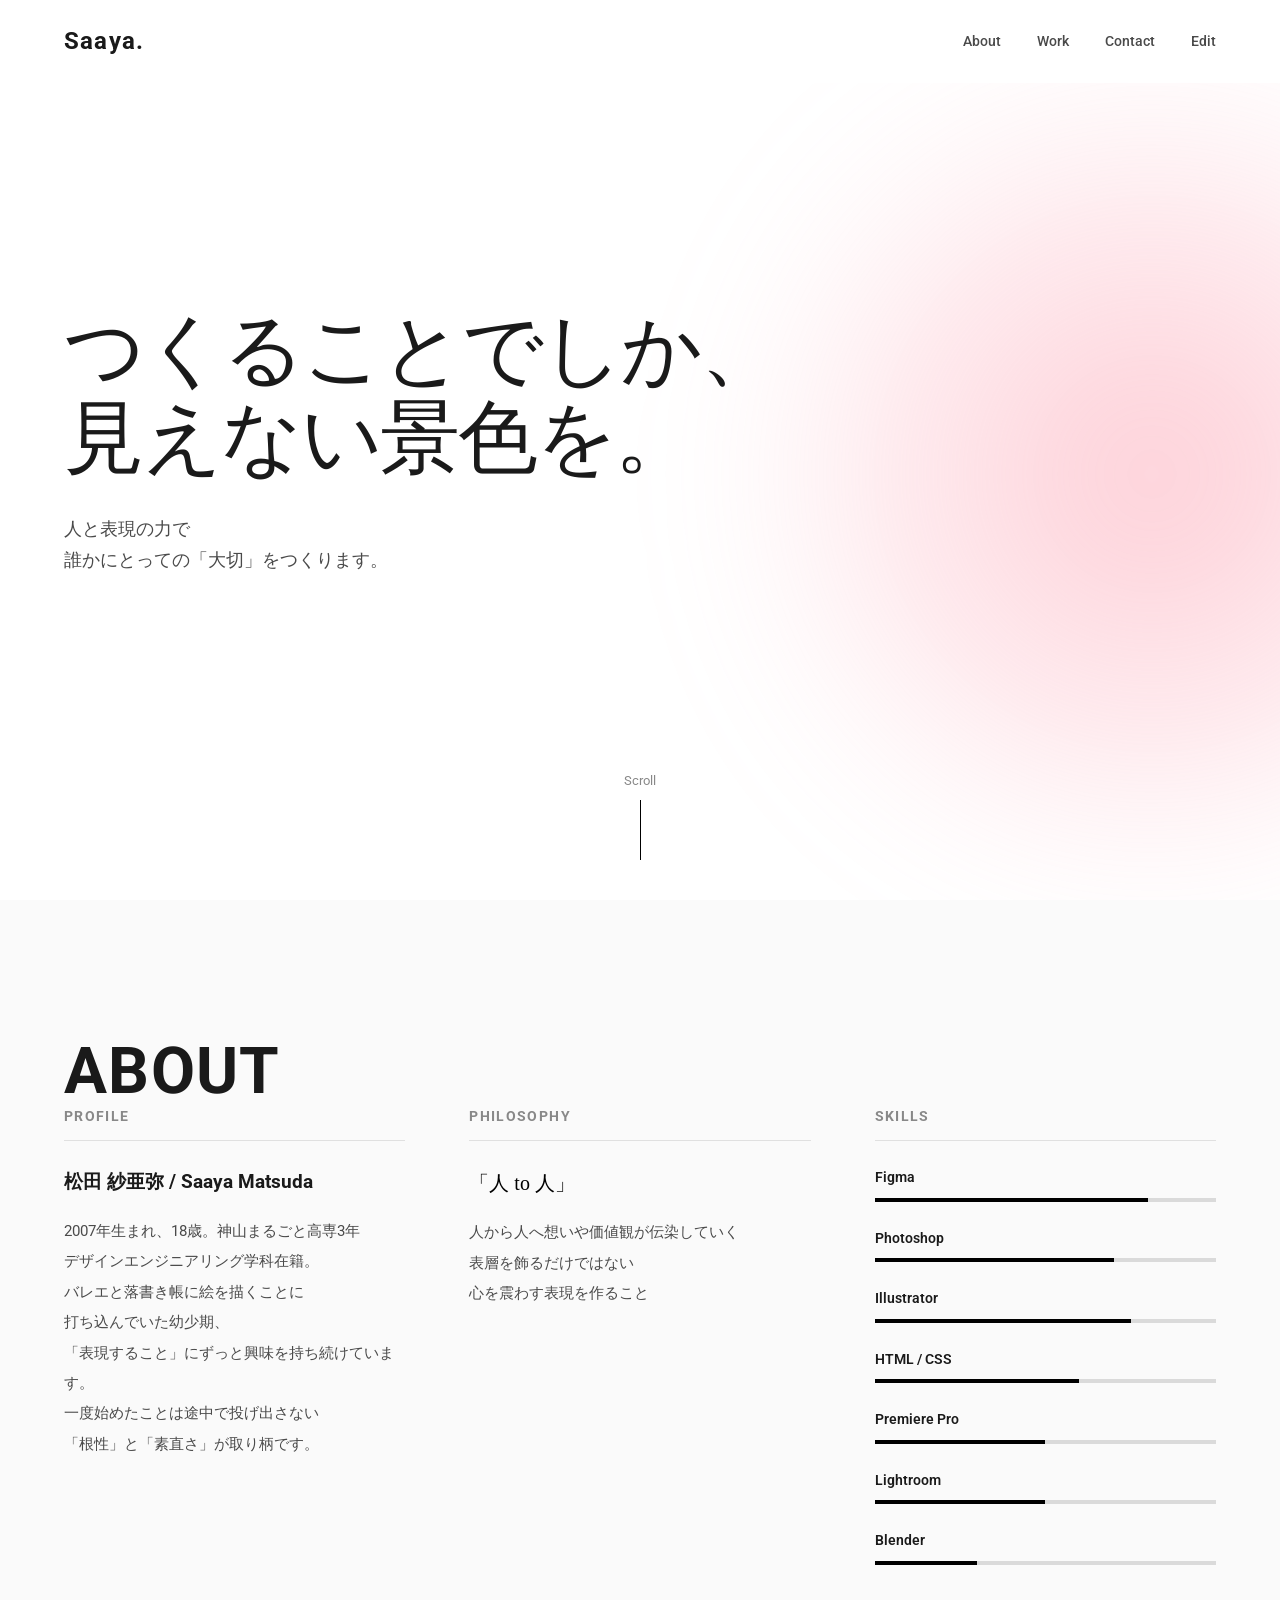
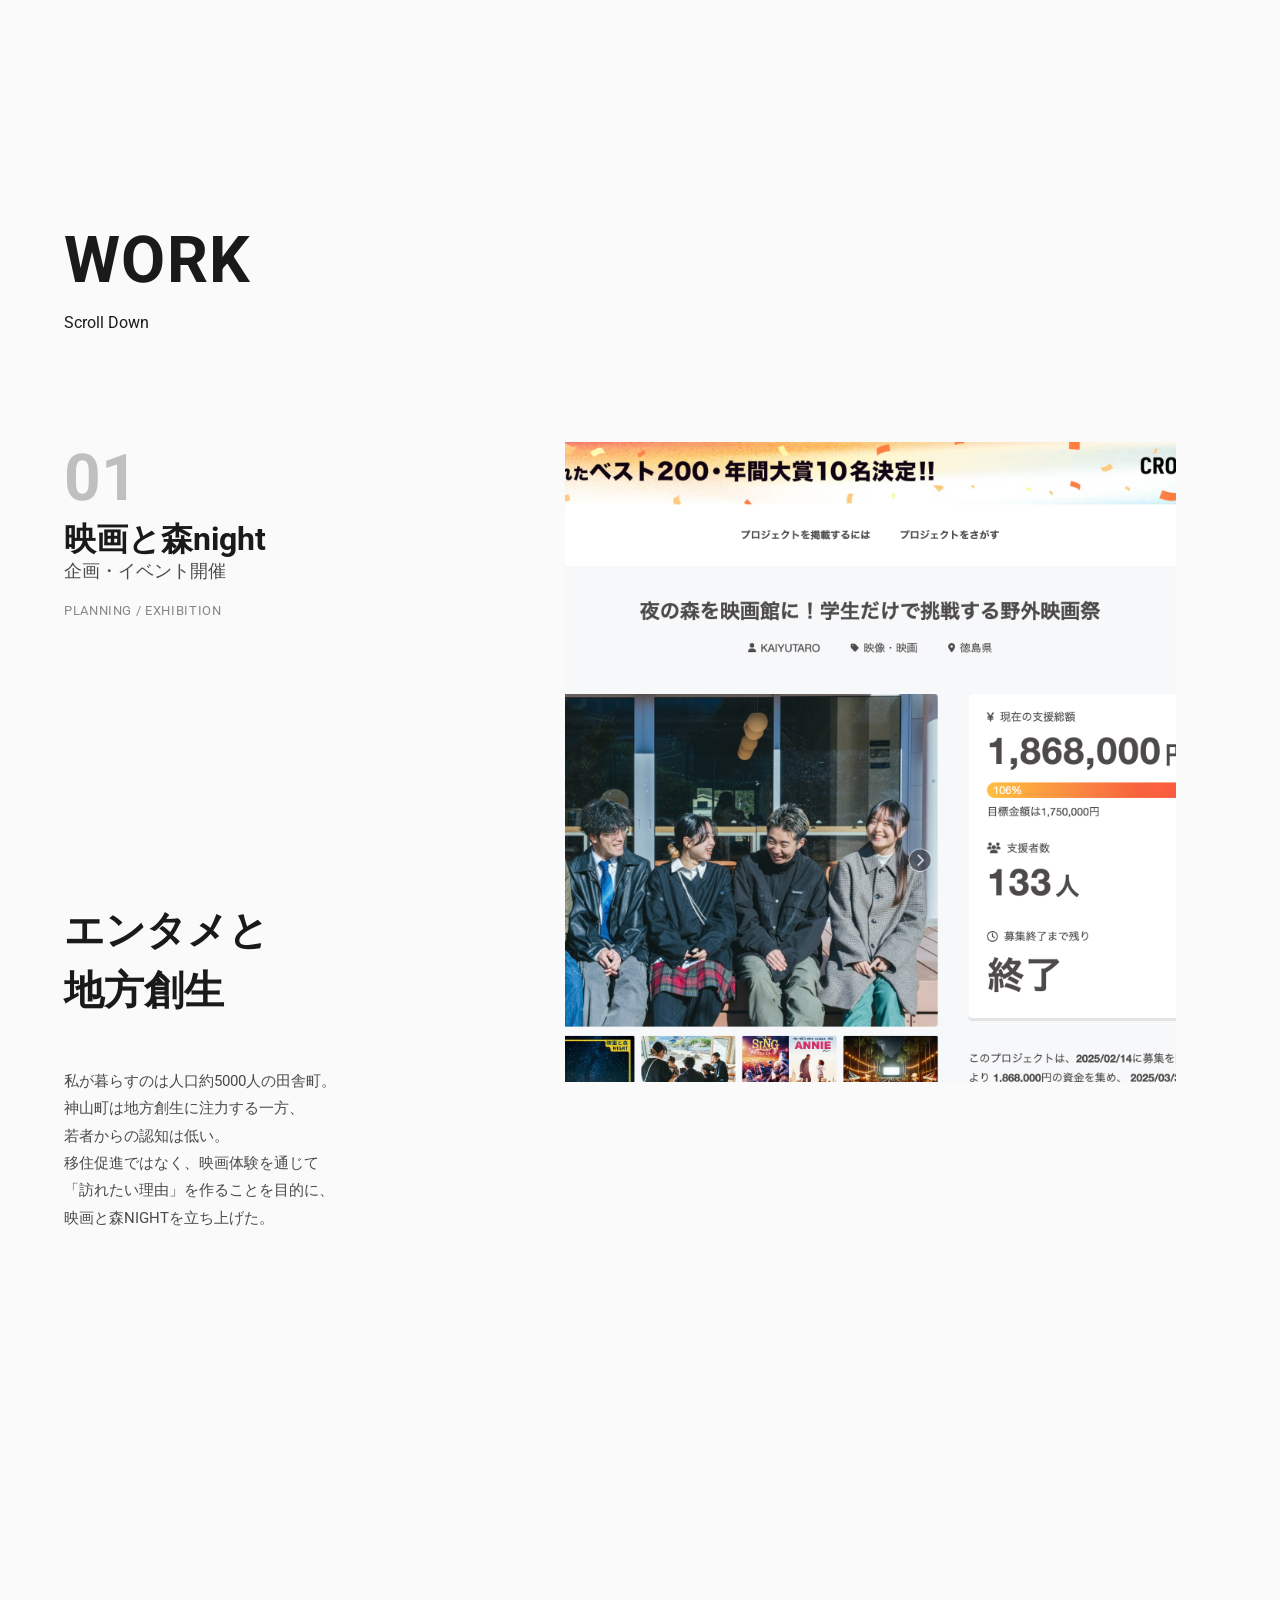
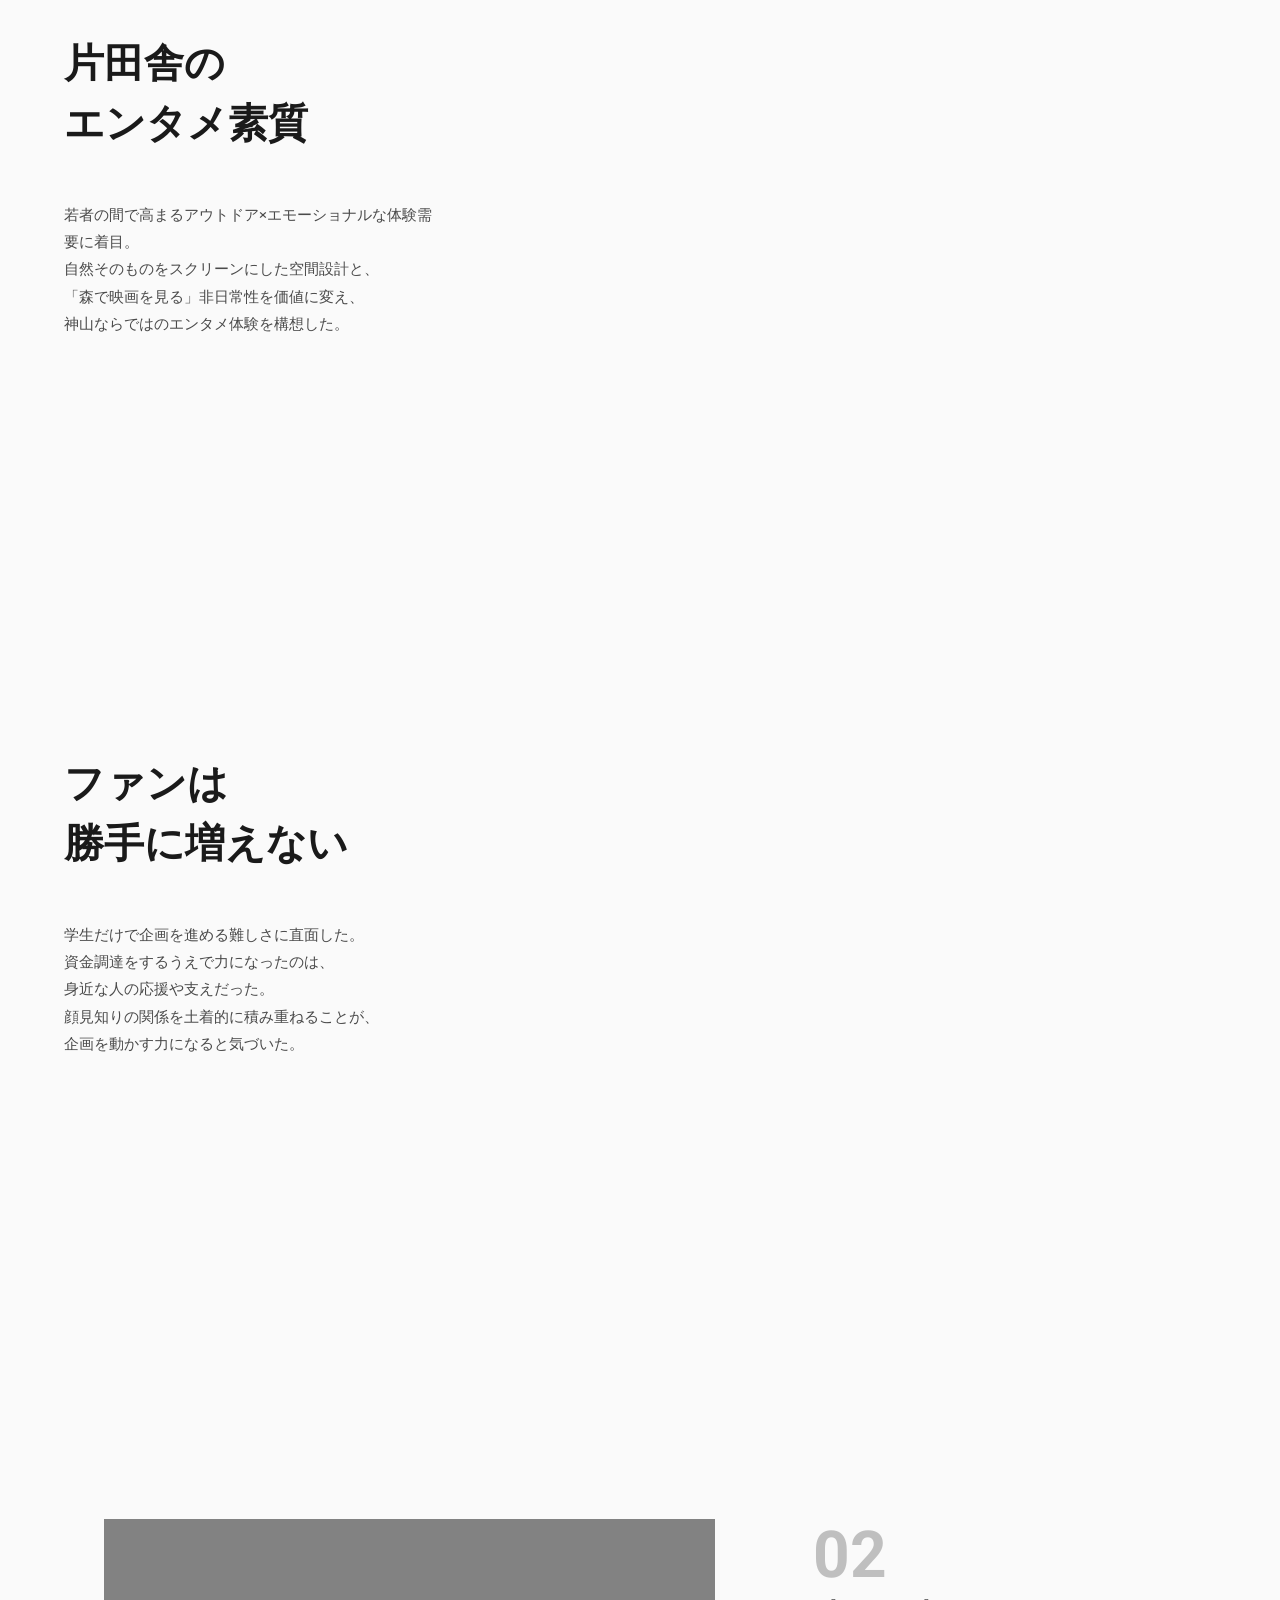
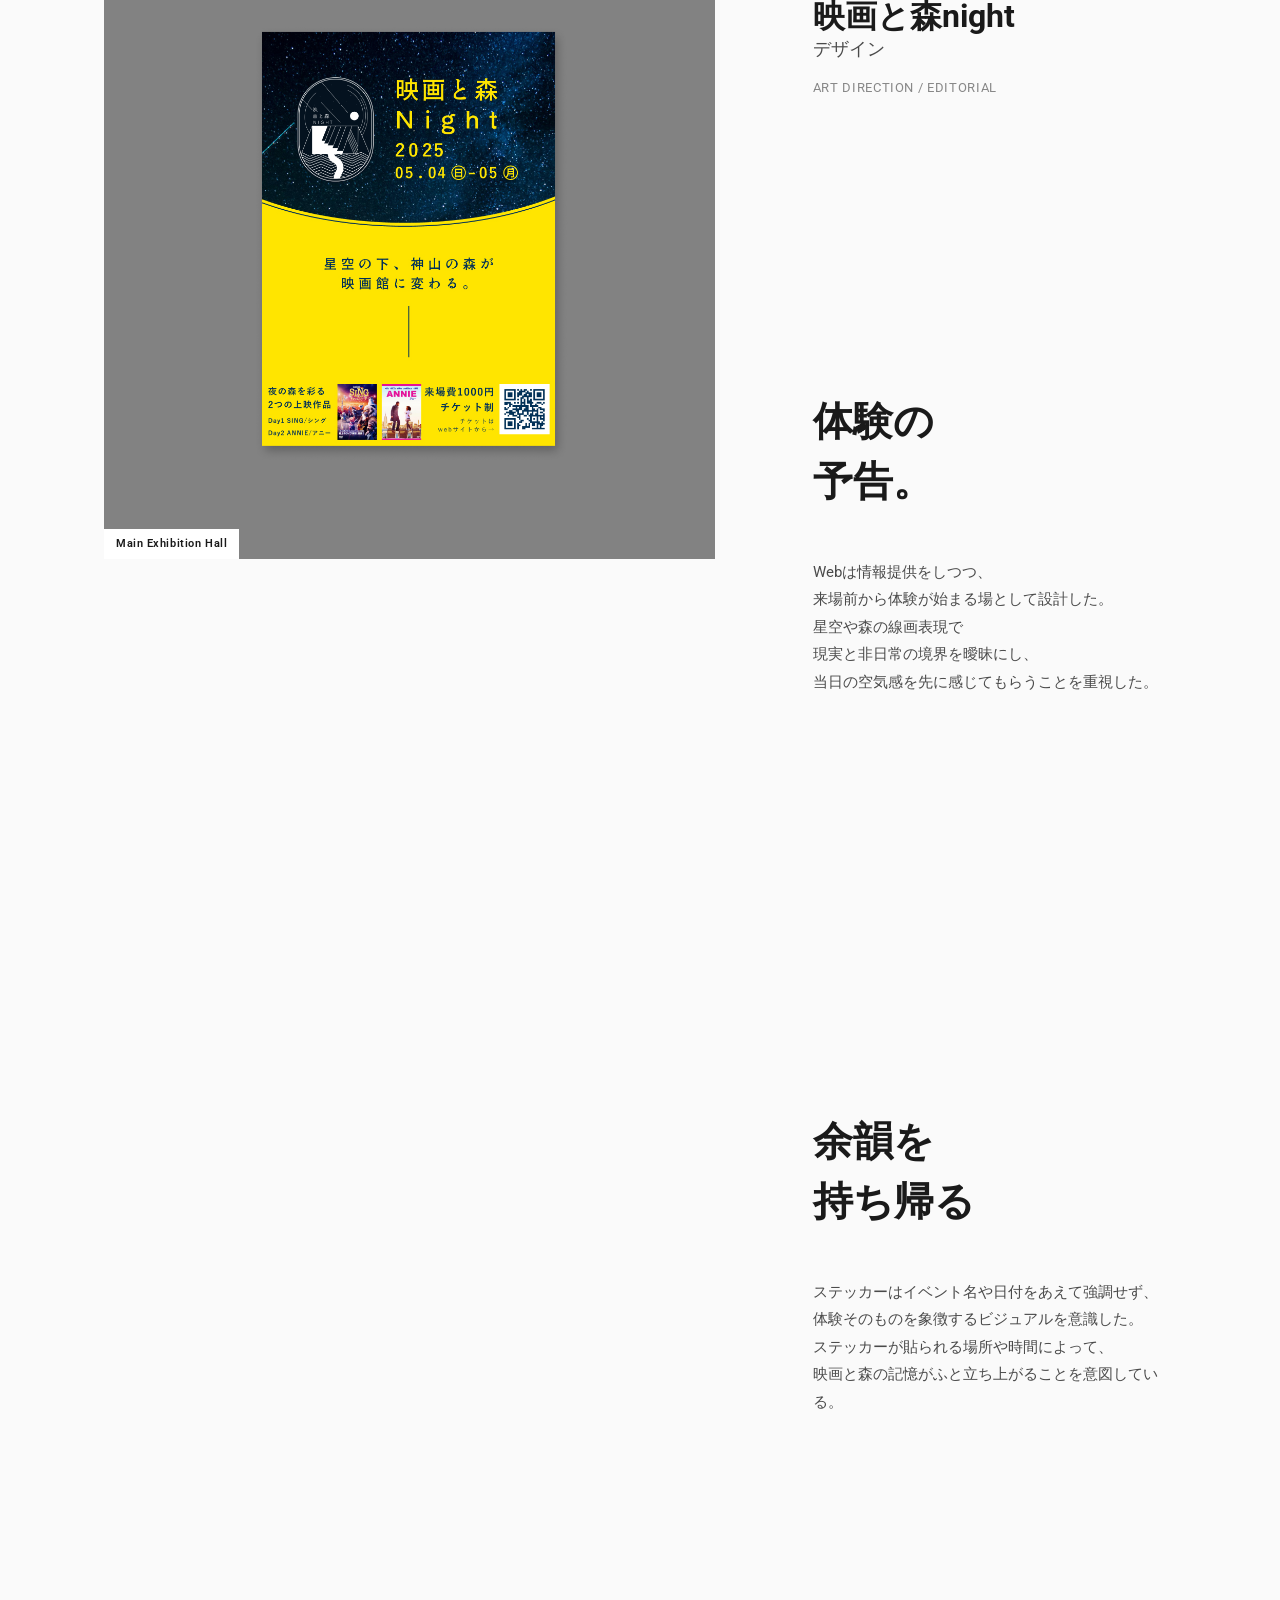
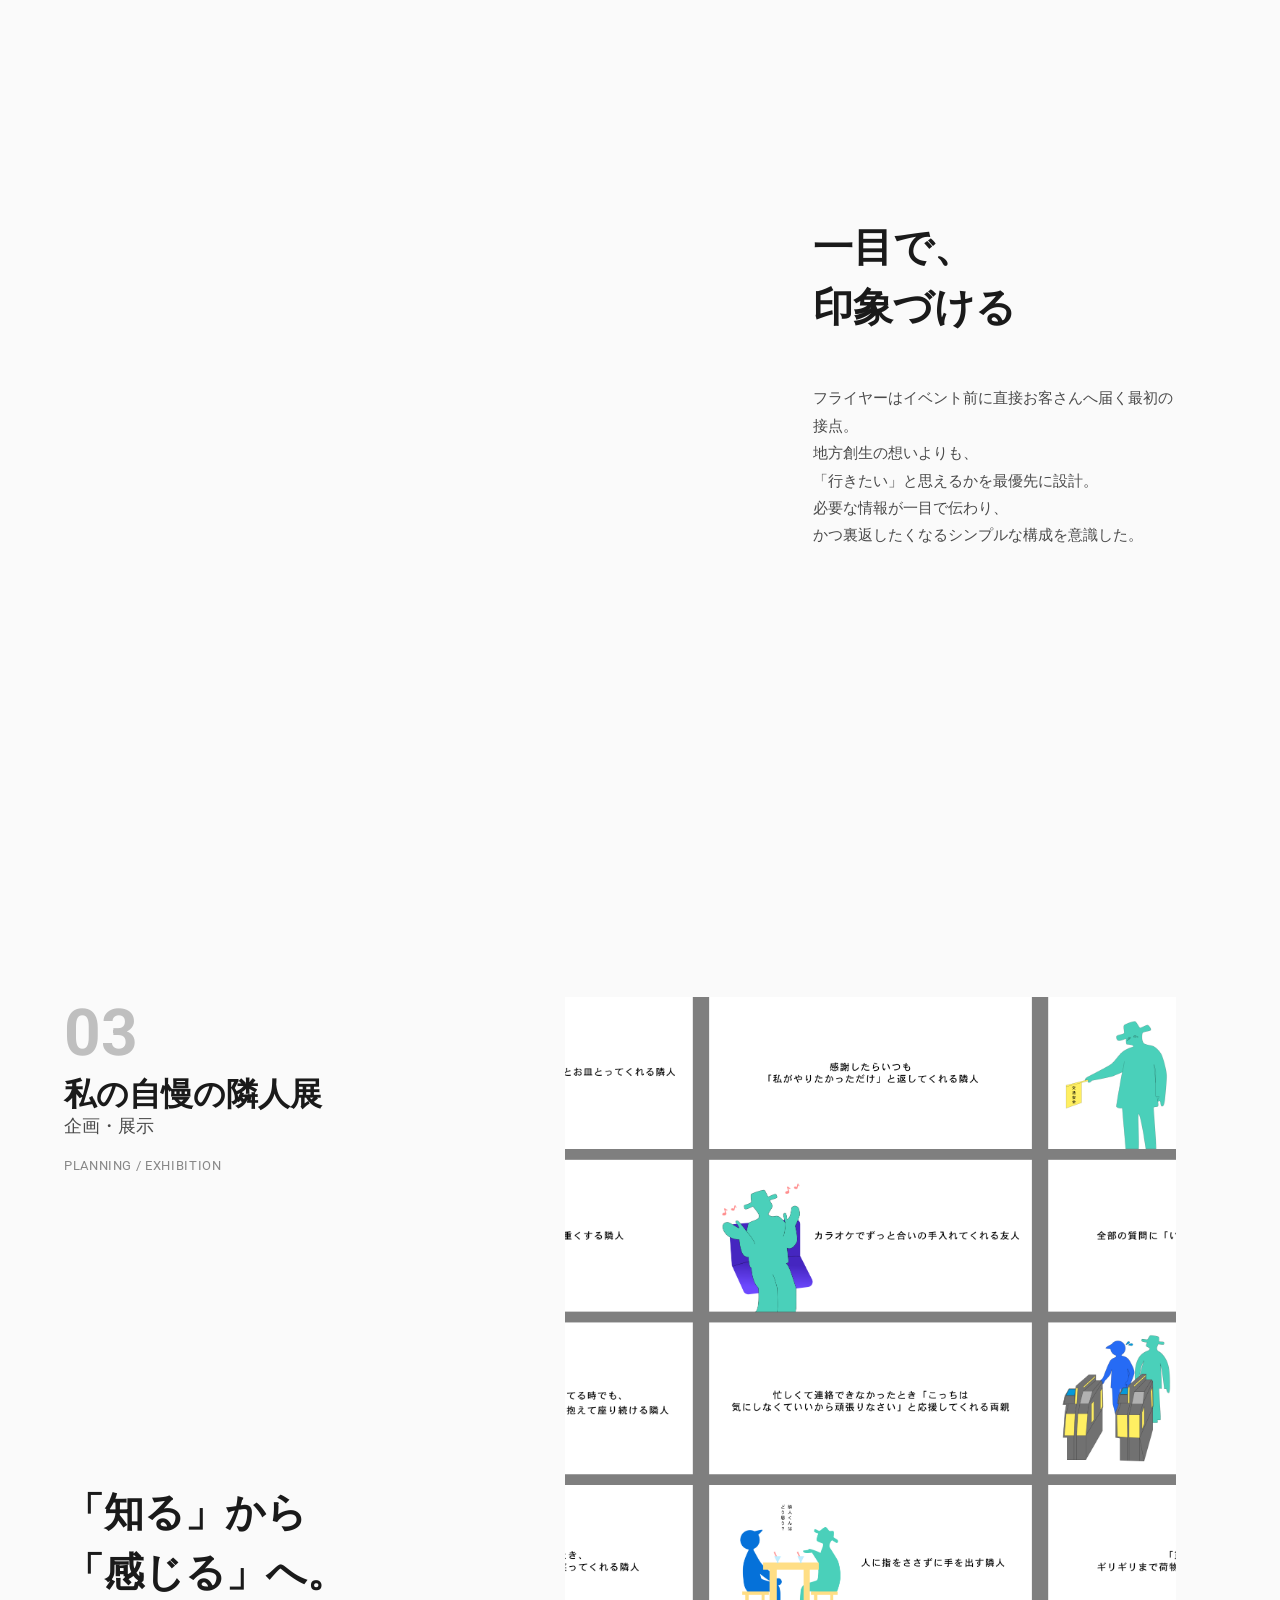
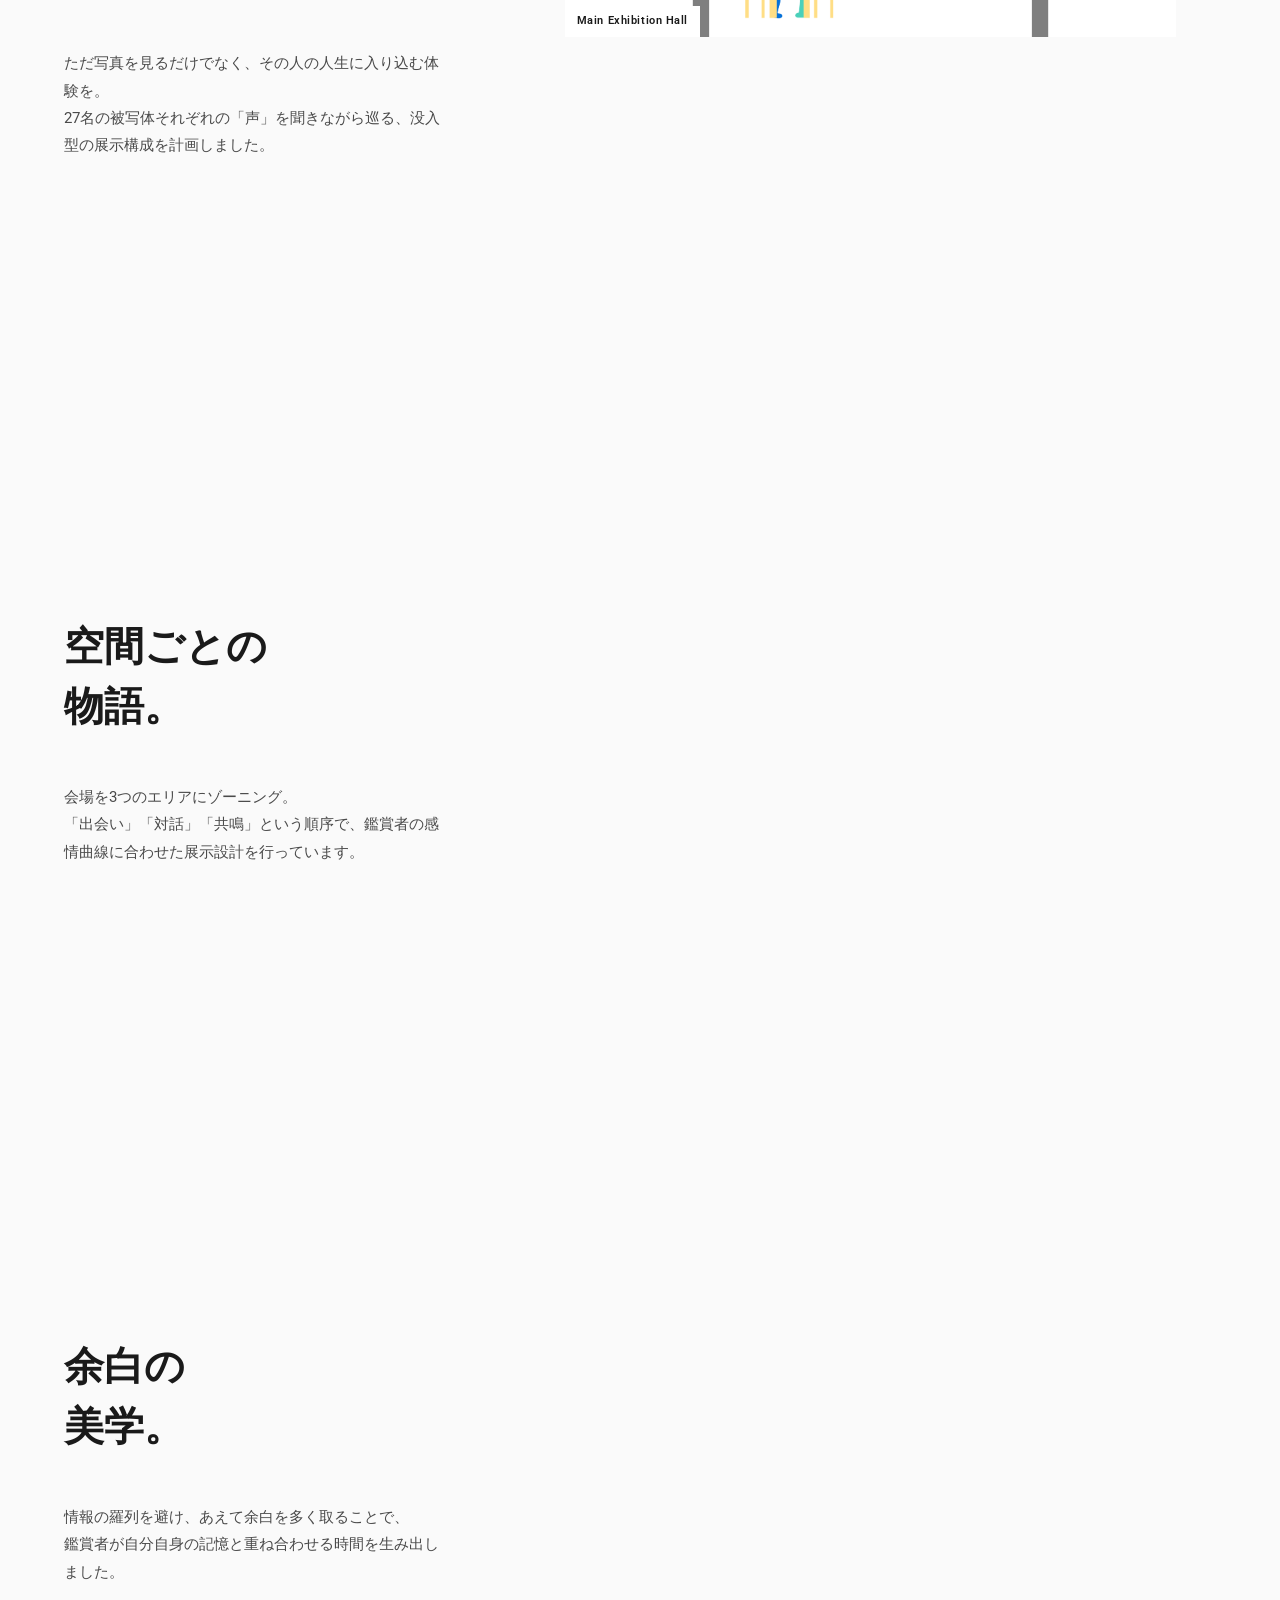
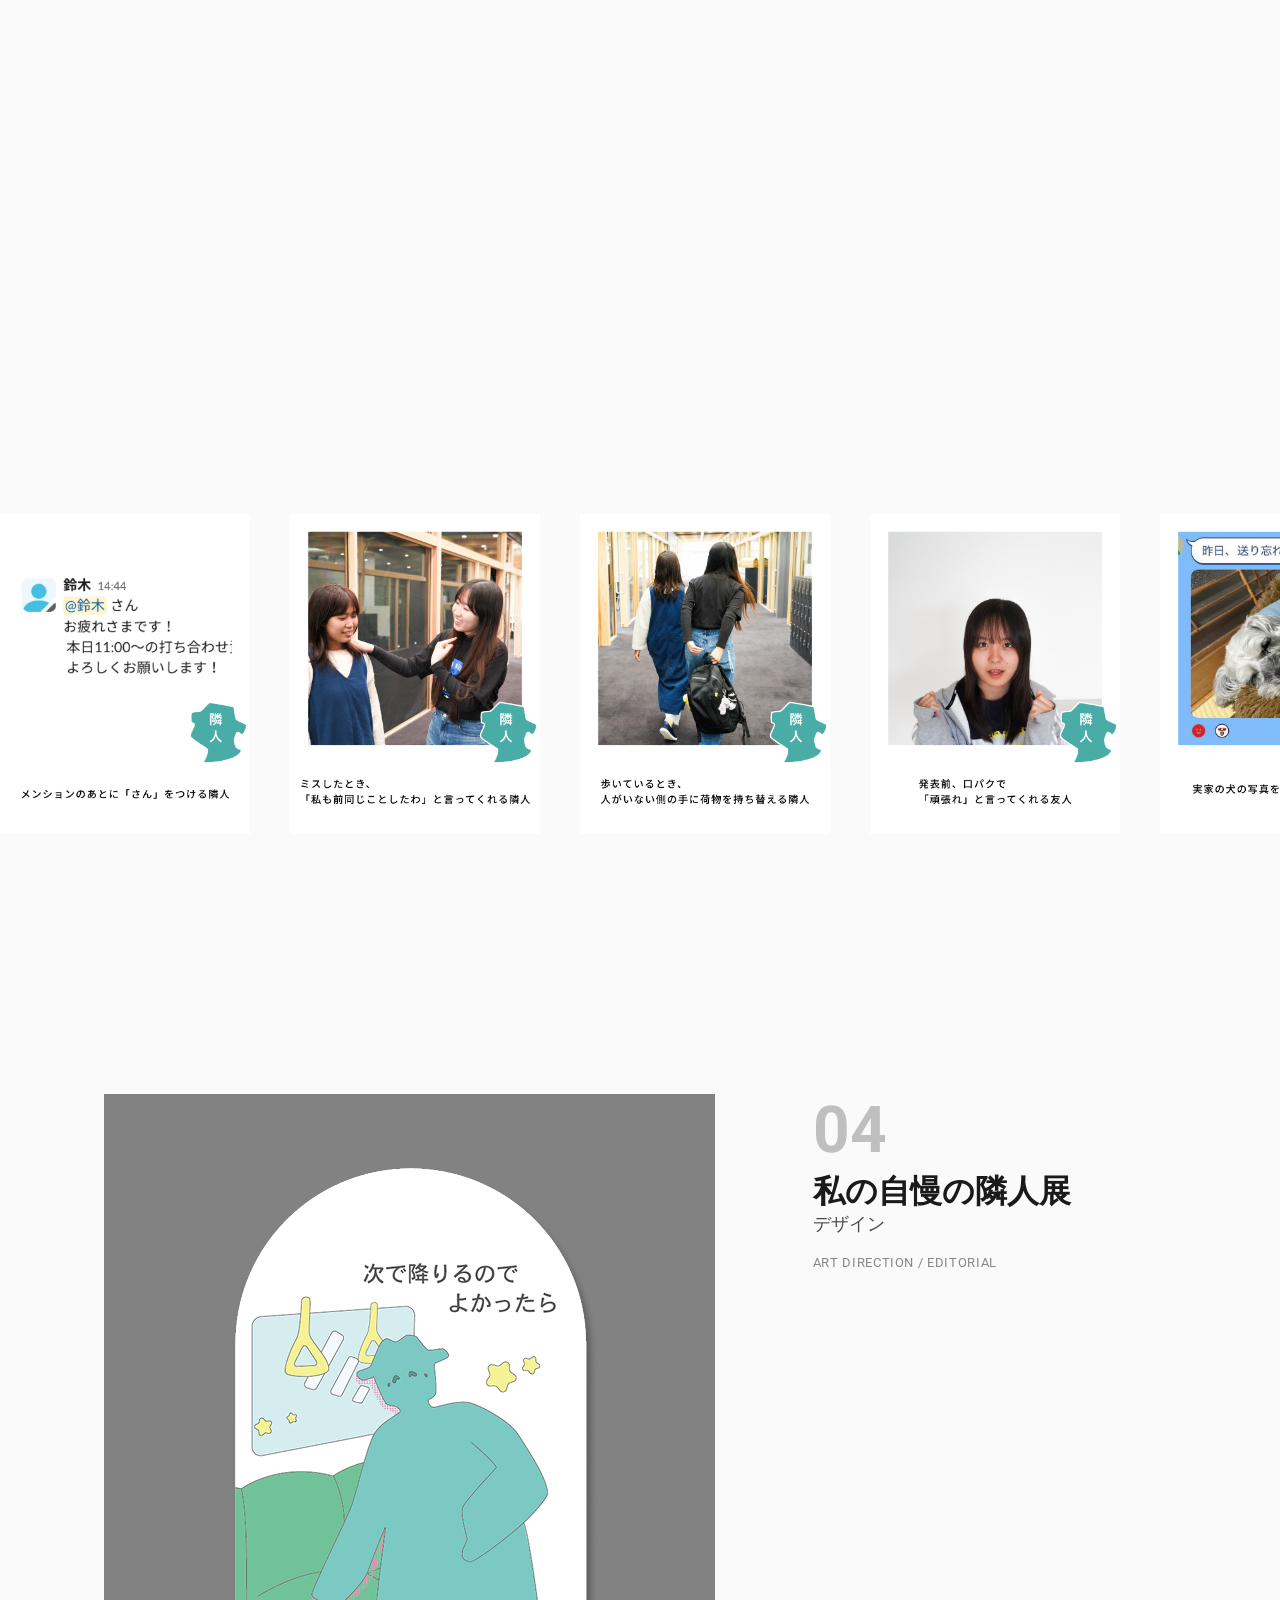
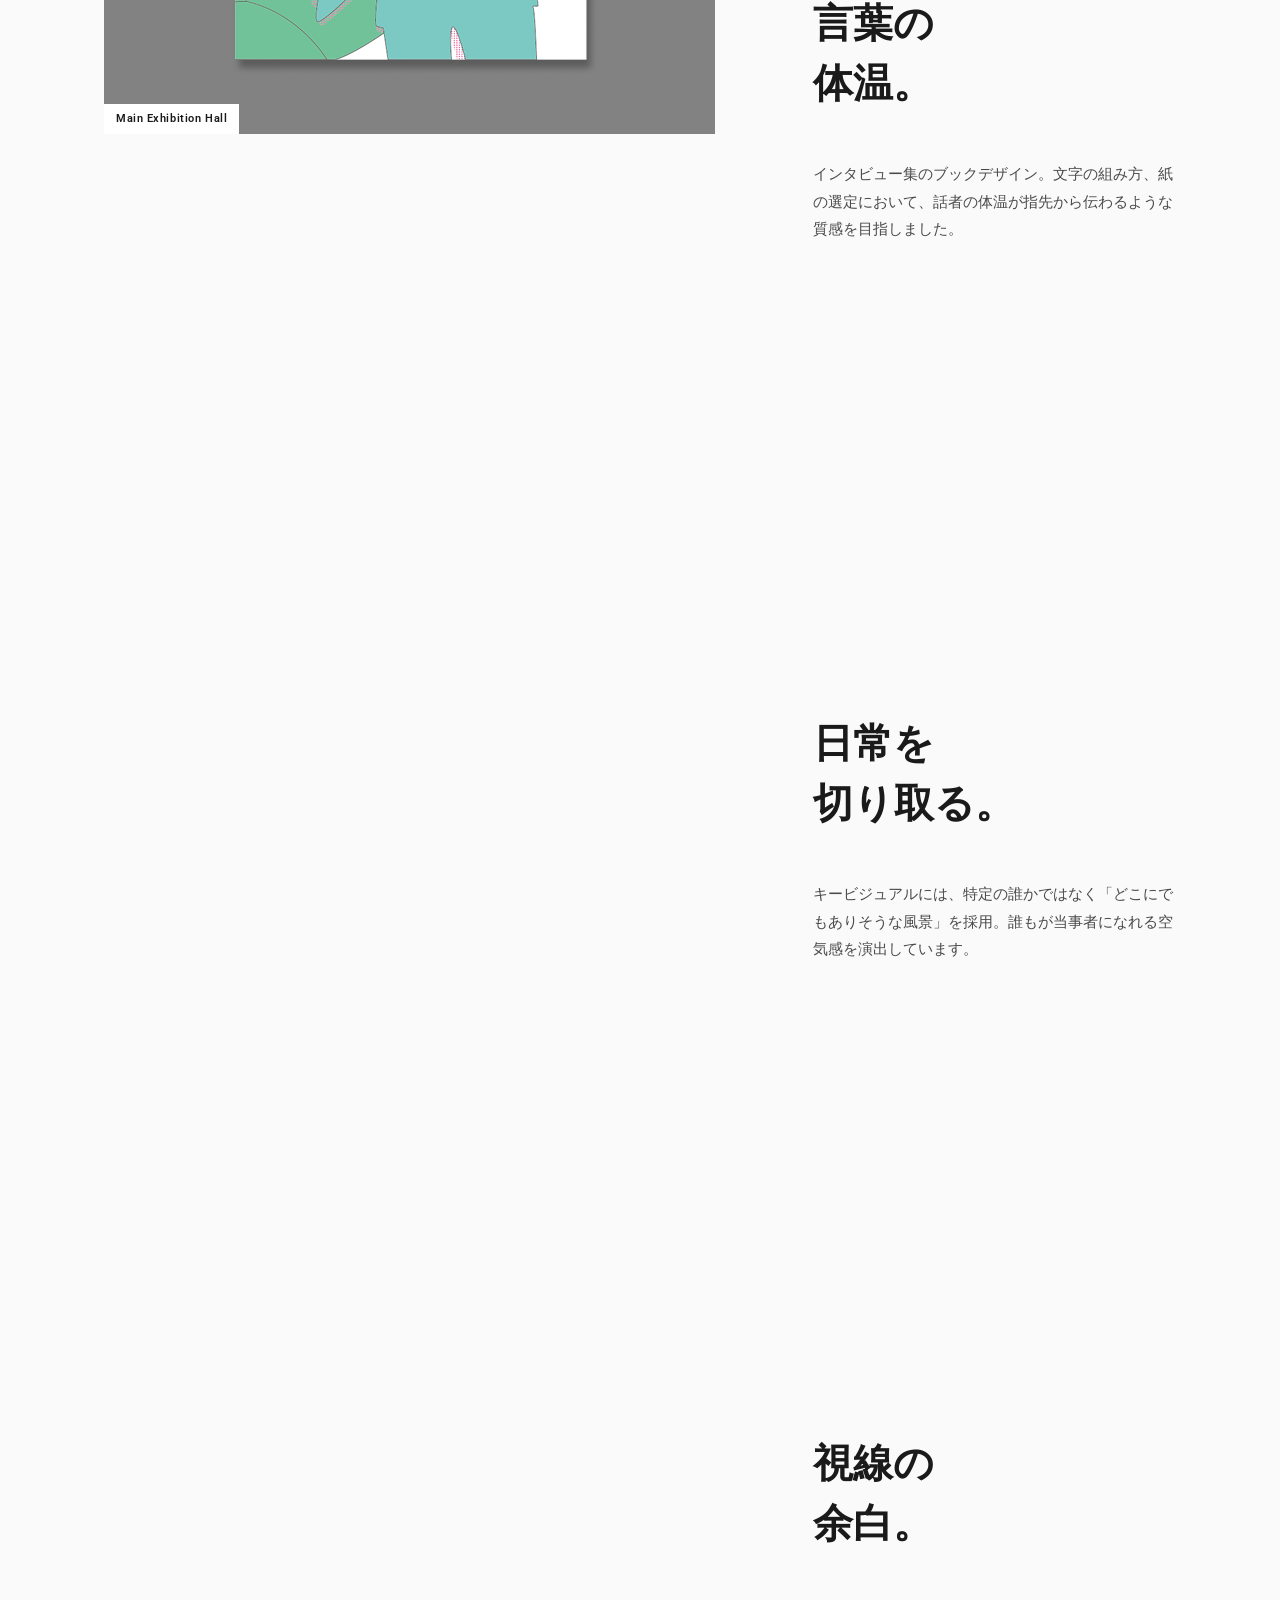
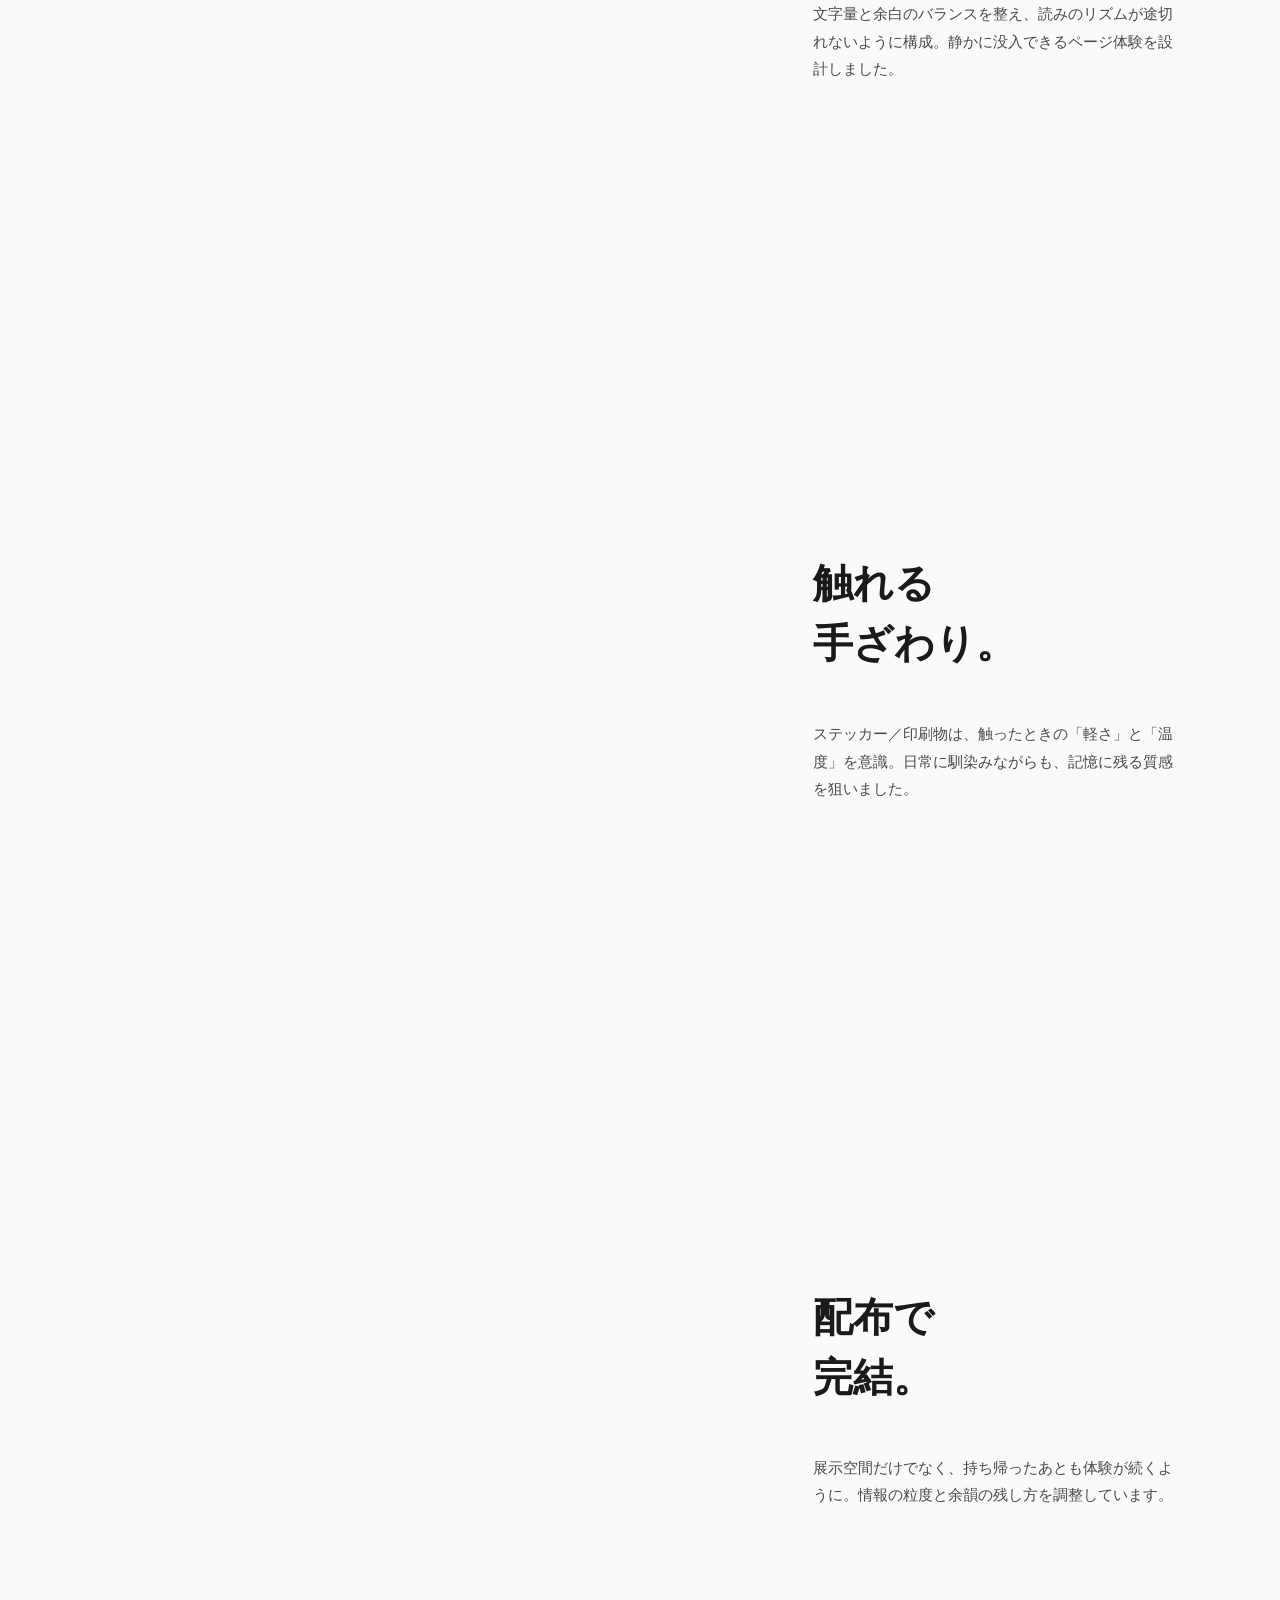
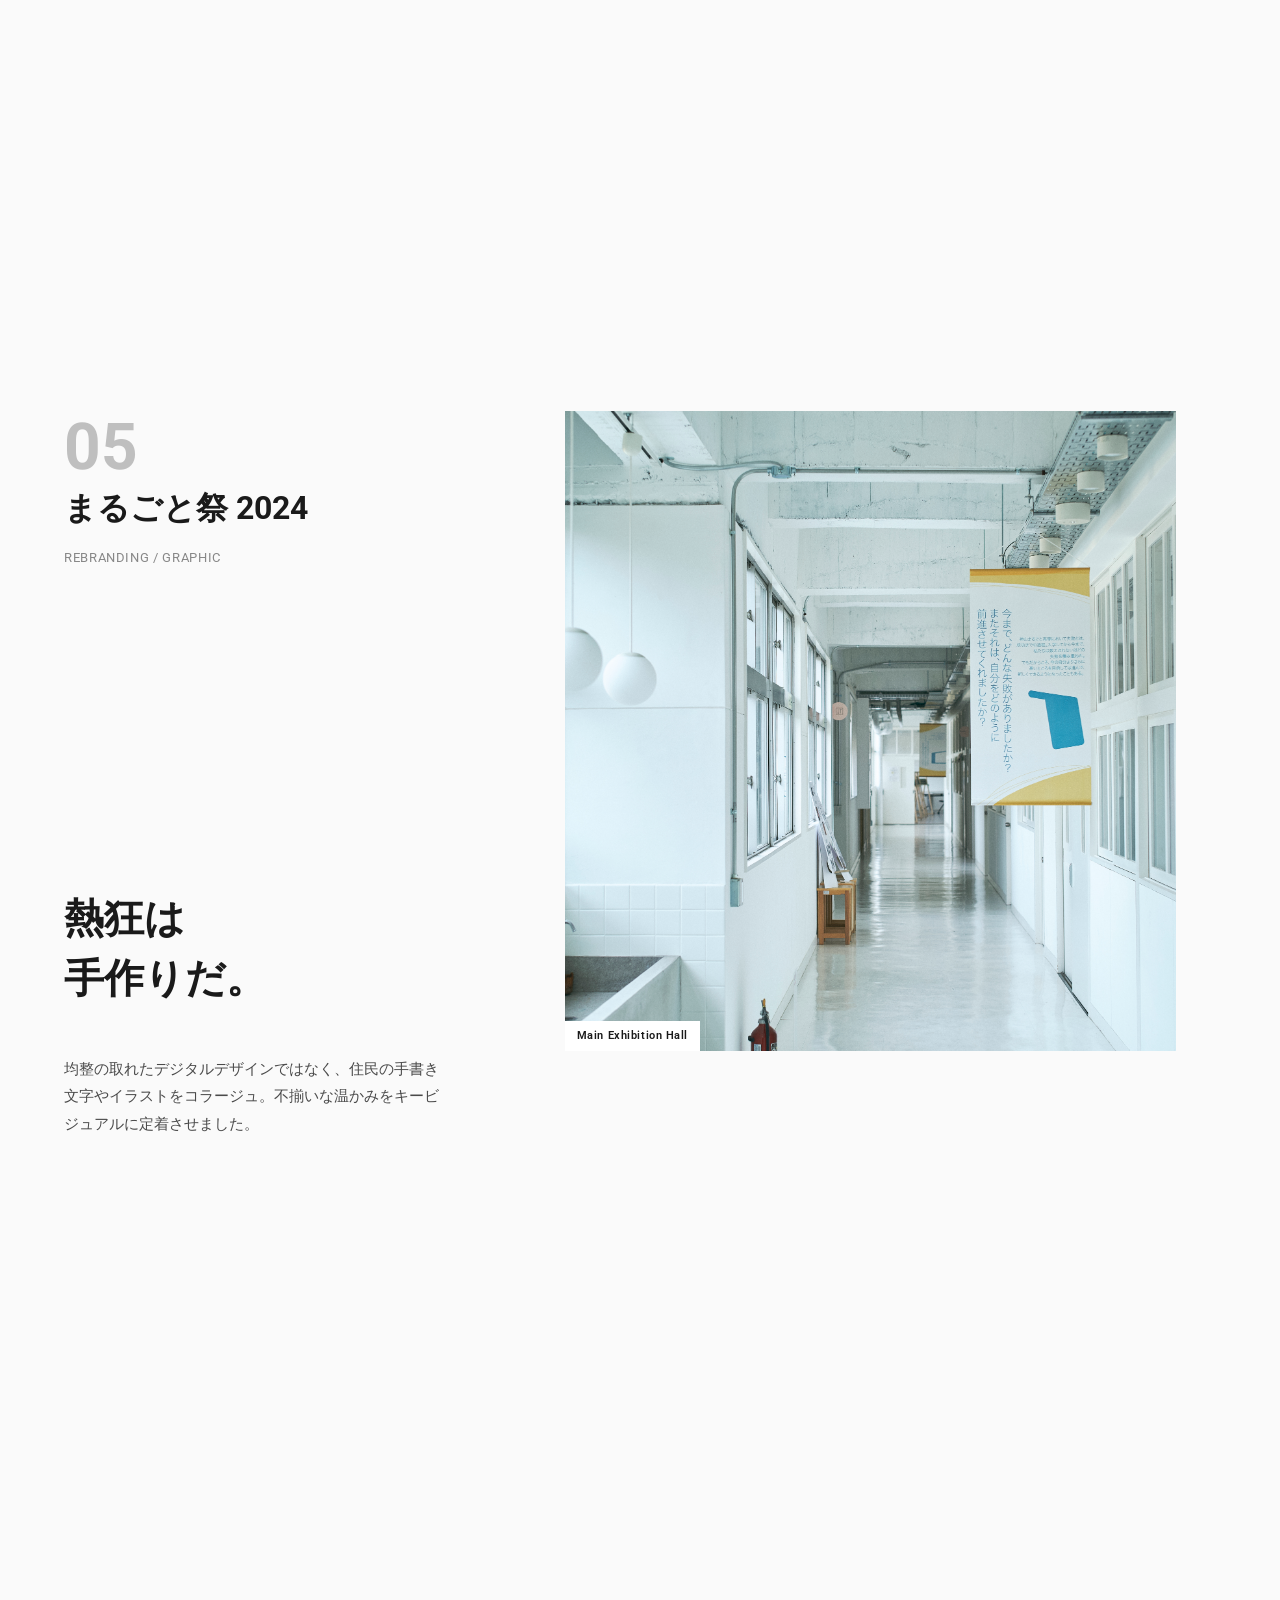
==== saya-portfolio/index.html @ 3c26baca "更新内容のメモ" ====
<!DOCTYPE html>
<html lang="ja">
<head>
  <meta charset="UTF-8">
  <meta name="viewport" content="width=device-width, initial-scale=1.0">
  <title>SAAYA MATSUDA | Portfolio</title>
  
  <link rel="preconnect" href="https://fonts.googleapis.com">
<link rel="preconnect" href="https://fonts.gstatic.com" crossorigin>
<link href="https://fonts.googleapis.com/css2?family=Roboto:wght@400;500;700&display=swap" rel="stylesheet">
  
  <link rel="stylesheet" href="styles.css">
</head>
<body>

  <div class="ambient-background">
    <div class="noise-overlay"></div>
    <div class="orb orb-hero" id="orb-hero"></div>
    <div class="orb orb-about" id="orb-about"></div>
    <div class="orb orb-work1" id="orb-work1"></div> 
    <div class="orb orb-work2" id="orb-work2"></div> 
    <div class="orb orb-contact" id="orb-contact"></div>
  </div>

  <nav class="nav-fixed">
    <a href="#hero" class="logo">Saaya.</a>
    <div class="nav-menu">
      <a href="#about">About</a>
      <a href="#work-start">Work</a>
      <a href="#contact">Contact</a>
      <a href="edit.html">Edit</a>
    </div>
  </nav>

  <header id="hero" class="section hero-section" data-orb="orb-hero">
    <div class="container hero-container">
      <div class="hero-content">
        <h1 class="hero-title">
          <span class="block-reveal">つくることでしか、</span><br>
          <span class="block-reveal">見えない景色を。</span>
        </h1>
        <p class="hero-sub">
          人と表現の力で<br>
          誰かにとっての「大切」をつくります。
        </p>
      </div>
    </div>
    
    <div class="scroll-indicator">
      <span class="scroll-text">Scroll</span>
      <div class="scroll-line"></div>
    </div>
  </header>

  <section id="about" class="section about-section" data-orb="orb-about">
    <div class="container">
      <h2 class="section-heading mb-big">ABOUT</h2>

      <div class="about-grid reveal">
        <div class="about-col">
          <h3 class="col-title">Profile</h3>
          <p class="text-bold">松田 紗亜弥 / Saaya Matsuda</p>
          <p class="text-body mt-2">
            2007年生まれ、18歳。神山まるごと高専3年<br>
            デザインエンジニアリング学科在籍。<br>
            バレエと落書き帳に絵を描くことに<br>打ち込んでいた幼少期、<br>
            「表現すること」にずっと興味を持ち続けています。<br>
            一度始めたことは途中で投げ出さない<br>「根性」と「素直さ」が取り柄です。
          </p>
        </div>

        <div class="about-col">
          <h3 class="col-title">Philosophy</h3>
          <p class="text-highlight">「人 to 人」</p>
          <p class="text-body mt-2">
            人から人へ想いや価値観が伝染していく<br>
            表層を飾るだけではない<br>
            心を震わす表現を作ること
          </p>
        </div>

        <div class="about-col">
          <h3 class="col-title">Skills</h3>
          <ul class="skills-simple-list">
            <li>
              <span class="skill-name">Figma</span>
              <div class="skill-line"><div class="skill-fill" style="width: 80%"></div></div>
            </li>
            <li>
              <span class="skill-name">Photoshop</span>
              <div class="skill-line"><div class="skill-fill" style="width: 70%"></div></div>
            </li>
            <li>
              <span class="skill-name">Illustrator</span>
              <div class="skill-line"><div class="skill-fill" style="width: 75%"></div></div>
            </li>
            <li>
              <span class="skill-name">HTML / CSS</span>
              <div class="skill-line"><div class="skill-fill" style="width: 60%"></div></div>
            </li>
            <li>
              <span class="skill-name">Premiere Pro</span>
              <div class="skill-line"><div class="skill-fill" style="width: 50%"></div></div>
            </li>
            <li>
              <span class="skill-name">Lightroom</span>
              <div class="skill-line"><div class="skill-fill" style="width: 50%"></div></div>
            </li>
            <li>
              <span class="skill-name">Blender</span>
              <div class="skill-line"><div class="skill-fill" style="width: 30%"></div></div>
            </li>
          </ul>
        </div>
      </div>
    </div>
  </section>

  <div id="work-start" data-orb="orb-work1"></div>
  
  <main class="work-main">
    
    <div class="container" style="padding-top: 100px;">
      <h2 class="section-heading mb-big">WORK</h2>
      <p style="margin-bottom: 4rem;">Scroll Down</p>
    </div>

    <section class="project-section" id="pj01">
      <div class="project-container">
        <div class="text-side">
          <div class="sticky-title-wrapper">
            <span class="pj-number">01</span>
            <h2 class="pj-title">映画と森night<br><span class="pj-sub">企画・イベント開催</span></h2>
            <p class="pj-category">Planning / Exhibition</p>
          </div>

          <div class="steps-wrapper" id="pj01-steps">
            <div class="step" data-target="pj01-img1">
              <h3 class="step-catch">エンタメと<br>地方創生</h3>
              <p class="step-desc">
                私が暮らすのは人口約5000人の田舎町。<br>
                神山町は地方創生に注力する一方、<br>
                若者からの認知は低い。<br>移住促進ではなく、映画体験を通じて<br>
                「訪れたい理由」を作ることを目的に、<br>
                映画と森NIGHTを立ち上げた。
              </p>
            </div>
            <div class="step" data-target="pj01-img2">
              <h3 class="step-catch">片田舎の<br>エンタメ素質</h3>
              <p class="step-desc">
                若者の間で高まるアウトドア×エモーショナルな体験需要に着目。<br>
                自然そのものをスクリーンにした空間設計と、<br>
                「森で映画を見る」非日常性を価値に変え、<br>
                神山ならではのエンタメ体験を構想した。
              </p>
            </div>
            <div class="step" data-target="pj01-img3">
              <h3 class="step-catch">ファンは<br>勝手に増えない</h3>
              <p class="step-desc">
                学生だけで企画を進める難しさに直面した。<br>
                資金調達をするうえで力になったのは、<br>
                身近な人の応援や支えだった。<br>
                顔見知りの関係を土着的に積み重ねることが、<br>
                企画を動かす力になると気づいた。
              </p>
            </div>
          </div>
        </div>

        <div class="visual-side">
          <div class="sticky-visual-stage" id="pj01-visuals">
            <div class="visual-group active" id="pj01-img1">
              <div class="grid-1">
                <figure><img src="assets/portfolio_kamiyama.jpg" alt=""></figure>
              </div>
            </div>
            <div class="visual-group" id="pj01-img2">
              <div class="grid-1">
                <figure><img src="assets/portfolio_mori_Instagram.png" alt=""></figure>
              </div>
            </div>
            <div class="visual-group" id="pj01-img3">
              <div class="grid-1">
                <figure><img src="assets/portfolio_mori_fund.png" alt=""></figure>
              </div>
            </div>
          </div>
        </div>
      </div>
    </section>

    <section class="project-section project--flip" id="pj02">
      <div class="project-container">
        <div class="text-side">
          <div class="sticky-title-wrapper">
            <span class="pj-number">02</span>
            <h2 class="pj-title">映画と森night<br><span class="pj-sub">デザイン</span></h2>
            <p class="pj-category">Art Direction / Editorial</p>
          </div>
          <div class="steps-wrapper">
            <div class="step" data-target="pj02-img1">
              <h3 class="step-catch">体験の<br>予告。</h3>
              <p class="step-desc">
                Webは情報提供をしつつ、<br>
                来場前から体験が始まる場として設計した。<br>
                星空や森の線画表現で<br>
                現実と非日常の境界を曖昧にし、<br>
                当日の空気感を先に感じてもらうことを重視した。
              </p>
            </div>
            <div class="step" data-target="pj02-img2">
              <h3 class="step-catch">余韻を<br>持ち帰る</h3>
              <p class="step-desc">
                ステッカーはイベント名や日付をあえて強調せず、<br>
                体験そのものを象徴するビジュアルを意識した。<br>
                ステッカーが貼られる場所や時間によって、<br>
                映画と森の記憶がふと立ち上がることを意図している。
              </p>
            </div>
            <div class="step" data-target="pj02-img3">
              <h3 class="step-catch">一目で、<br>印象づける</h3>
              <p class="step-desc">
                フライヤーはイベント前に直接お客さんへ届く最初の接点。<br>
                地方創生の想いよりも、<br>
                「行きたい」と思えるかを最優先に設計。<br>
                必要な情報が一目で伝わり、<br>
                かつ裏返したくなるシンプルな構成を意識した。
              </p>
            </div>
          </div>
        </div>
        <div class="visual-side">
          <div class="sticky-visual-stage">
            <div class="visual-group active" id="pj02-img1">
              <div class="grid-1">
                <figure><img src="assets/portfolio_mori_web.jpg" alt=""><figcaption>Main Exhibition Hall</figcaption></figure>
              </div>
            </div>
            <div class="visual-group" id="pj02-img2">
              <div class="grid-1">
                <figure><img src="assets/portfolio_mori_sticker.jpg" alt=""><figcaption>Main Exhibition Hall</figcaption></figure>
              </div>
            </div>
            <div class="visual-group" id="pj02-img3">
              <div class="grid-1">
                <figure><img src="assets/portfolio_mori_flyer.jpg" alt=""><figcaption>Main Exhibition Hall</figcaption></figure>
              </div>
            </div>
          </div>
        </div>
      </div>
    </section>

    <section class="project-section" id="pj03">
      <div class="project-container">
        <div class="text-side">
          <div class="sticky-title-wrapper">
            <span class="pj-number">03</span>
            <h2 class="pj-title">私の自慢の隣人展<br><span class="pj-sub">企画・展示</span></h2>
            <p class="pj-category">Planning / Exhibition</p>
          </div>

          <div class="steps-wrapper">
            <div class="step" data-target="pj03-img1">
              <h3 class="step-catch">「知る」から<br>「感じる」へ。</h3>
              <p class="step-desc">
                ただ写真を見るだけでなく、その人の人生に入り込む体験を。<br>
                27名の被写体それぞれの「声」を聞きながら巡る、没入型の展示構成を計画しました。
              </p>
            </div>
            <div class="step" data-target="pj03-img2">
              <h3 class="step-catch">空間ごとの<br>物語。</h3>
              <p class="step-desc">
                会場を3つのエリアにゾーニング。<br>
                「出会い」「対話」「共鳴」という順序で、鑑賞者の感情曲線に合わせた展示設計を行っています。
              </p>
            </div>
            <div class="step" data-target="pj03-img3">
              <h3 class="step-catch">余白の<br>美学。</h3>
              <p class="step-desc">
                情報の羅列を避け、あえて余白を多く取ることで、<br>
                鑑賞者が自分自身の記憶と重ね合わせる時間を生み出しました。
              </p>
            </div>
          </div>
        </div>

        <div class="visual-side">
          <div class="sticky-visual-stage">
            <div class="visual-group active" id="pj03-img1">
              <div class="grid-1">
                <figure><img src="assets/portfolio_rinjin_think.jpg" alt=""><figcaption>Main Exhibition Hall</figcaption></figure>
              </div>
            </div>
            <div class="visual-group" id="pj03-img2">
              <div class="grid-1">
                <figure><img src="assets/portfolio_rinjin_panel.png" alt=""><figcaption>Main Exhibition Hall</figcaption></figure>
              </div>
            </div>
            <div class="visual-group" id="pj03-img3">
              <div class="grid-1">
                <figure><img src="assets/portfolio_rinjin_look.png" alt=""><figcaption>Main Exhibition Hall</figcaption></figure>
              </div>
            </div>
          </div>
        </div>
      </div>
    </section>

    <section class="marquee-section">
      <div class="marquee-track">
        <div class="marquee-content">
          <img src="assets/portfolio_rinjin_tenji01.png" alt="">
          <img src="assets/portfolio_rinjin_tenji02.png" alt="">
          <img src="assets/portfolio_rinjin_tenji03.png" alt="">
          <img src="assets/portfolio_rinjin_tenji04.png" alt="">
          <img src="assets/portfolio_rinjin_tenji05.png" alt="">
          <img src="assets/portfolio_rinjin_tenji06.png" alt="">
          <img src="assets/portfolio_rinjin_tenji07.png" alt="">
          <img src="assets/portfolio_rinjin_tenji08.png" alt="">
        </div>
        <div class="marquee-content" aria-hidden="true">
          <img src="assets/portfolio_rinjin_tenji01.png" alt="">
          <img src="assets/portfolio_rinjin_tenji02.png" alt="">
          <img src="assets/portfolio_rinjin_tenji03.png" alt="">
          <img src="assets/portfolio_rinjin_tenji04.png" alt="">
          <img src="assets/portfolio_rinjin_tenji05.png" alt="">
          <img src="assets/portfolio_rinjin_tenji06.png" alt="">
          <img src="assets/portfolio_rinjin_tenji07.png" alt="">
          <img src="assets/portfolio_rinjin_tenji08.png" alt="">
        </div>
      </div>
    </section>

    <section class="project-section project--flip" id="pj04">
  <div class="project-container">
    <div class="text-side">
      <div class="sticky-title-wrapper">
        <span class="pj-number">04</span>
        <h2 class="pj-title">私の自慢の隣人展<br><span class="pj-sub">デザイン</span></h2>
        <p class="pj-category">Art Direction / Editorial</p>
      </div>

      <div class="steps-wrapper">
        <div class="step active" data-target="pj04-img1">
          <h3 class="step-catch">言葉の<br>体温。</h3>
          <p class="step-desc">
            インタビュー集のブックデザイン。文字の組み方、紙の選定において、話者の体温が指先から伝わるような質感を目指しました。
          </p>
        </div>

        <div class="step" data-target="pj04-img2">
          <h3 class="step-catch">日常を<br>切り取る。</h3>
          <p class="step-desc">
            キービジュアルには、特定の誰かではなく「どこにでもありそうな風景」を採用。誰もが当事者になれる空気感を演出しています。
          </p>
        </div>

        <div class="step" data-target="pj04-img3">
          <h3 class="step-catch">視線の<br>余白。</h3>
          <p class="step-desc">
            文字量と余白のバランスを整え、読みのリズムが途切れないように構成。静かに没入できるページ体験を設計しました。
          </p>
        </div>

        <div class="step" data-target="pj04-img4">
          <h3 class="step-catch">触れる<br>手ざわり。</h3>
          <p class="step-desc">
            ステッカー／印刷物は、触ったときの「軽さ」と「温度」を意識。日常に馴染みながらも、記憶に残る質感を狙いました。
          </p>
        </div>

        <div class="step" data-target="pj04-img5">
          <h3 class="step-catch">配布で<br>完結。</h3>
          <p class="step-desc">
            展示空間だけでなく、持ち帰ったあとも体験が続くように。情報の粒度と余韻の残し方を調整しています。
          </p>
        </div>
      </div>
    </div>

    <div class="visual-side">
      <div class="sticky-visual-stage">
        <div class="visual-group active" id="pj04-img1">
          <div class="grid-1">
            <figure>
              <img src="assets/portfolio_rinjin_card01.png" alt="隣人展 デザイン 1">
              <figcaption>Main Exhibition Hall</figcaption>
            </figure>
          </div>
        </div>

        <div class="visual-group" id="pj04-img2">
          <div class="grid-1">
            <figure>
              <img src="assets/portfolio_rinjin_card02.png" alt="隣人展 デザイン 2">
              <figcaption>Main Exhibition Hall</figcaption>
            </figure>
          </div>
        </div>

        <div class="visual-group" id="pj04-img3">
          <div class="grid-1">
            <figure>
              <img src="assets/portfolio_rinjin_card03.png" alt="隣人展 デザイン 3">
              <figcaption>Main Exhibition Hall</figcaption>
            </figure>
          </div>
        </div>

        <div class="visual-group" id="pj04-img4">
          <div class="grid-1">
            <figure>
              <img src="assets/portfolio_rinjin_sticker01.png" alt="隣人展 ステッカー 1">
              <figcaption>Main Exhibition Hall</figcaption>
            </figure>
          </div>
        </div>

        <div class="visual-group" id="pj04-img5">
          <div class="grid-1">
            <figure>
              <img src="assets/portfolio_rinjin_sticker02.png" alt="隣人展 ステッカー 2">
              <figcaption>Main Exhibition Hall</figcaption>
            </figure>
          </div>
        </div>
      </div>
    </div>
  </div>
</section>

    <section class="project-section" id="pj05">
      <div class="project-container">
        <div class="text-side">
          <div class="sticky-title-wrapper">
            <span class="pj-number">05</span>
            <h2 class="pj-title">まるごと祭 2024</h2>
            <p class="pj-category">Rebranding / Graphic</p>
          </div>
          <div class="steps-wrapper">
            <div class="step" data-target="pj05-img1">
              <h3 class="step-catch">熱狂は<br>手作りだ。</h3>
              <p class="step-desc">
                均整の取れたデジタルデザインではなく、住民の手書き文字やイラストをコラージュ。不揃いな温かみをキービジュアルに定着させました。
              </p>
            </div>
            <div class="step" data-target="pj05-img2">
              <h3 class="step-catch">街全体を<br>ジャックする。</h3>
              <p class="step-desc">
                提灯、のぼり、法被。街のあらゆるタッチポイントにおいて、「祭り」の高揚感を統一したトーン＆マナーで展開しました。
              </p>
            </div>
          </div>
        </div>
        <div class="visual-side">
          <div class="sticky-visual-stage">
            <div class="visual-group active" id="pj05-img1">
              <div class="grid-1">
                <figure><img src="assets/portfolio_marufes2024_caption.png" alt=""><figcaption>Main Exhibition Hall</figcaption></figure>
              </div>
            </div>
            <div class="visual-group" id="pj05-img2">
              <div class="grid-1">
                <figure><img src="assets/portfolio_marufes2024_tapestry.jpg" alt=""><figcaption>Main Exhibition Hall</figcaption></figure>
              </div>
            </div>
          </div>
        </div>
      </div>
    </section>

    <section class="project-section project--flip" id="pj06">
      <div class="project-container">
        <div class="text-side">
          <div class="sticky-title-wrapper">
            <span class="pj-number">06</span>
            <h2 class="pj-title">2025まるごと祭ステージ<br><span class="pj-sub">コンテンツ企画</span></h2>
            <p class="pj-category">Direction</p>
          </div>
          <div class="steps-wrapper">
            <div class="step" data-target="pj06-img1">
              <h3 class="step-catch">言葉の<br>体温。</h3>
              <p class="step-desc">
                インタビュー集のブックデザイン。文字の組み方、紙の選定において、話者の体温が指先から伝わるような質感を目指しました。
              </p>
            </div>
            <div class="step" data-target="pj06-img2">
              <h3 class="step-catch">日常を<br>切り取る。</h3>
              <p class="step-desc">
                キービジュアルには、特定の誰かではなく「どこにでもありそうな風景」を採用。誰もが当事者になれる空気感を演出しています。
              </p>
            </div>
            <div class="step" data-target="pj06-img3">
              <h3 class="step-catch">言葉の<br>体温。</h3>
              <p class="step-desc">
                インタビュー集のブックデザイン。文字の組み方、紙の選定において、話者の体温が指先から伝わるような質感を目指しました。
              </p>
            </div>
          </div>
        </div>
        <div class="visual-side">
          <div class="sticky-visual-stage">
            <div class="visual-group active" id="pj06-img1">
              <div class="grid-1">
                <figure><img src="assets/portfolio_2025stage_move.png" alt=""><figcaption>Main Exhibition Hall</figcaption></figure>
              </div>
            </div>
            <div class="visual-group" id="pj06-img2">
              <div class="grid-1">
                <figure><img src="assets/portfolio_2025stage_mcnote.png" alt=""><figcaption>Main Exhibition Hall</figcaption></figure>
              </div>
            </div>
            <div class="visual-group" id="pj06-img3">
              <div class="grid-1">
                <figure><img src="assets/portfolio_2025stage_mc.jpg" alt=""><figcaption>Main Exhibition Hall</figcaption></figure>
              </div>
            </div>
          </div>
        </div>
      </div>
    </section>

    <div id="custom-projects-slot"></div>

    <section class="project-section project--flip" id="pj07">
      <div class="project-container">
        
        <div class="text-side">
          <div class="sticky-title-wrapper">
            <span class="pj-number">Others</span>
            <h2 class="pj-title">Graphic Works</h2>
            <p class="pj-category">Logo / Package / Zine</p>
          </div>
          <div class="steps-wrapper">
            <div class="step" data-target="pj07-img1">
              <h3 class="step-catch">細部に、<br>宿る。</h3>
              <p class="step-desc">
                自主制作からクライアントワークまで。<br>
                ロゴ、パッケージ、名刺など、媒体を問わず本質的な「らしさ」を形にするグラフィックワーク集です。
              </p>
            </div>
            <div class="step" data-target="pj07-img2">
              <h3 class="step-catch">自由な<br>表現。</h3>
              <p class="step-desc">
                Zineの制作やイラストレーションなど、個人の視点から生まれた実験的なアウトプット。制限のない場所での表現探求を続けています。
              </p>
            </div>
          </div>
        </div>

        <div class="visual-side">
          <div class="sticky-visual-stage">
            <div class="visual-group active" id="pj07-img1">
              <div class="grid-1">
                <figure><img src="https://placehold.co/1000x800/e0e0e0/333?text=Space+Design" alt=""><figcaption>Main Exhibition Hall</figcaption></figure>
              </div>
            </div>
            <div class="visual-group" id="pj07-img2">
              <div class="grid-1">
                <figure><img src="https://placehold.co/1000x800/e0e0e0/333?text=Space+Design" alt=""><figcaption>Main Exhibition Hall</figcaption></figure>
              </div>
            </div>
          </div>
        </div>

      </div>
    </section>

        <section class="marquee-section02">
      <div class="marquee-track02">
        <div class="marquee-content02">
          <img src="assets/portfolio_rinjin_tenji01.png" alt="">
          <img src="assets/portfolio_rinjin_tenji02.png" alt="">
          <img src="assets/portfolio_rinjin_tenji03.png" alt="">
          <img src="assets/portfolio_rinjin_tenji04.png" alt="">
          <img src="assets/portfolio_rinjin_tenji05.png" alt="">
          <img src="assets/portfolio_rinjin_tenji06.png" alt="">
          <img src="assets/portfolio_rinjin_tenji07.png" alt="">
          <img src="assets/portfolio_rinjin_tenji08.png" alt="">
        </div>
        <div class="marquee-content02" aria-hidden="true">
          <img src="assets/portfolio_rinjin_tenji01.png" alt="">
          <img src="assets/portfolio_rinjin_tenji02.png" alt="">
          <img src="assets/portfolio_rinjin_tenji03.png" alt="">
          <img src="assets/portfolio_rinjin_tenji04.png" alt="">
          <img src="assets/portfolio_rinjin_tenji05.png" alt="">
          <img src="assets/portfolio_rinjin_tenji06.png" alt="">
          <img src="assets/portfolio_rinjin_tenji07.png" alt="">
          <img src="assets/portfolio_rinjin_tenji08.png" alt="">
        </div>
      </div>
    </section>


  </main>

  <section id="contact" class="section contact-section" data-orb="orb-contact">
    <div class="container narrow-container reveal">
      <h2 class="section-heading text-center">CONTACT</h2>
      <p class="text-body text-center mb-8">
        お仕事のご相談やコラボレーションについて、<br>
        下記フォームよりお気軽にご連絡ください。
      </p>

      <form id="contact-form" action="https://formspree.io/f/mgovlngn" method="POST" class="contact-form">
        <div class="form-group">
          <label for="name">Name</label>
          <input type="text" id="name" name="name" required placeholder="お名前">
        </div>
        <div class="form-group">
          <label for="email">Email</label>
          <input type="email" id="email" name="email" required placeholder="メールアドレス">
        </div>
        <div class="form-group">
          <label for="message">Message</label>
          <textarea id="message" name="message" rows="5" required placeholder="お問い合わせ内容"></textarea>
        </div>
        <button type="submit" class="submit-btn" id="submit-btn">
          <span class="btn-text">Send Message</span>
        </button>
        <p id="form-status" class="form-status"></p>
      </form>

      <div class="social-links mt-8">
        <a href="https://www.facebook.com/share/185Gb3erNN/?mibextid=wwXIfr" target="_blank" rel="noopener noreferrer">Facebook</a>
        <a href="https://note.com/matsu_saya_33" target="_blank" rel="noopener noreferrer">note</a>

      </div>
    </div>
  </section>

  <footer class="footer">
    <small>&copy; 2026 SAYA MATSUDA</small>
  </footer>

  <script>
  document.addEventListener('DOMContentLoaded', () => {

    // ▼ 1. Orb Animation (背景色の変化)
    const orbOptions = { 
      rootMargin: '-30% 0px -30% 0px', 
      threshold: 0 
    };
    
    const orbs = document.querySelectorAll('.orb');
    const orbObserver = new IntersectionObserver((entries) => {
      entries.forEach(entry => {
        if (entry.isIntersecting) {
          orbs.forEach(o => o.classList.remove('active'));
          const targetId = entry.target.getAttribute('data-orb');
          if (targetId) {
            const targetOrb = document.getElementById(targetId);
            if (targetOrb) targetOrb.classList.add('active');
          }
        }
      });
    }, orbOptions); // ← ここをシンプルにしました

    document.querySelectorAll('[data-orb]').forEach(el => orbObserver.observe(el));


    // ▼ 2. Reveal Animation (ふわっと表示)
    const revealObserver = new IntersectionObserver((entries) => {
      entries.forEach(entry => {
        if (entry.isIntersecting) {
          entry.target.classList.add('active');
        }
      });
    }, { threshold: 0.1 });

    document.querySelectorAll('.reveal').forEach(el => revealObserver.observe(el));


    // ▼ 3. Scrollytelling (Work部分の画像切り替え)
    const scrollyOptions = {
      root: null,
      rootMargin: '-10% 0px -40% 0px',
      threshold: 0
    };

    const scrollyObserver = new IntersectionObserver((entries) => {
      entries.forEach(entry => {
        if (entry.isIntersecting) {
          const currentStep = entry.target;
          const targetId = currentStep.getAttribute('data-target');

          // activeの切り替え
          document.querySelectorAll('.step').forEach(s => s.classList.remove('active'));
          currentStep.classList.add('active');

          // 画像の切り替え
          const targetVisual = document.getElementById(targetId);
          if (targetVisual) {
            const parent = targetVisual.closest('.sticky-visual-stage');
            if (parent) {
              parent.querySelectorAll('.visual-group').forEach(el => {
                el.classList.remove('active');
              });
            }
            targetVisual.classList.add('active');
          }
        }
      });
    }, scrollyOptions);

    const observeStep = (step) => {
      if (!step || step.dataset.observed === '1') return;
      scrollyObserver.observe(step);
      step.dataset.observed = '1';
    };

    document.querySelectorAll('.step').forEach(step => observeStep(step));

    // ▼ 3.5 Mobile Flow (画像→見出し→テキストの順に並べる)
    const setupMobileFlow = () => {
      const isMobile = window.matchMedia('(max-width: 900px)').matches;
      if (!isMobile) return;

      document.querySelectorAll('.project-section').forEach(section => {
        if (section.dataset.mobileFlow === '1') return;
        const steps = section.querySelectorAll('.step');
        steps.forEach(step => {
          if (step.dataset.mediaInjected === '1') return;
          const targetId = step.getAttribute('data-target');
          if (!targetId) return;
          const visual = section.querySelector(`#${CSS.escape(targetId)} img`);
          if (!visual) return;
          const media = document.createElement('div');
          media.className = 'step-media';
          media.appendChild(visual.cloneNode(true));
          step.insertBefore(media, step.firstChild);
          step.dataset.mediaInjected = '1';
        });
        section.classList.add('mobile-stack');
        section.dataset.mobileFlow = '1';
      });
    };

    setupMobileFlow();

    // ▼ 4. Fade Out Text (文字が薄くなる演出)
    window.addEventListener('scroll', () => {
      const steps = document.querySelectorAll('.step');
      const vh = window.innerHeight;
      const fadeStart = vh * 0.2;
      const fadeEnd = vh * 0.15;

      steps.forEach(step => {
        const rect = step.getBoundingClientRect();
        if (rect.top < fadeStart) {
          let opacity = (rect.top - fadeEnd) / (fadeStart - fadeEnd);
          opacity = Math.max(0, Math.min(1, opacity));
          step.style.opacity = opacity;
        } else {
          step.style.opacity = 1;
        }
      });
    });

    const PROJECT_IDS = ['pj01', 'pj02', 'pj03', 'pj04', 'pj05', 'pj06'];
    const customProjectsSlot = document.getElementById('custom-projects-slot');

    const getStoredArray = (key) => {
      try {
        return JSON.parse(localStorage.getItem(key) || '[]');
      } catch (err) {
        return [];
      }
    };

    const getStoredObject = (key) => {
      try {
        return JSON.parse(localStorage.getItem(key) || '{}');
      } catch (err) {
        return {};
      }
    };

    const setStored = (key, value) => {
      localStorage.setItem(key, JSON.stringify(value));
    };

    const migrateLegacyExtras = () => {
      const legacy = getStoredArray('work1Extras');
      if (!legacy.length) return;
      const extrasByProject = getStoredObject('projectExtras');
      if (!extrasByProject.pj01) {
        extrasByProject.pj01 = legacy;
        setStored('projectExtras', extrasByProject);
      }
      localStorage.removeItem('work1Extras');
    };

    const buildStep = (title, desc, targetId, extra) => {
      const step = document.createElement('div');
      step.className = 'step';
      step.dataset.target = targetId;
      if (extra) step.dataset.extra = '1';

      const catchTitle = document.createElement('h3');
      catchTitle.className = 'step-catch';
      catchTitle.textContent = title;
      const paragraph = document.createElement('p');
      paragraph.className = 'step-desc';
      paragraph.textContent = desc;

      step.appendChild(catchTitle);
      step.appendChild(paragraph);
      return step;
    };

    const buildVisual = (image, alt, targetId, extra) => {
      const visual = document.createElement('div');
      visual.className = 'visual-group';
      visual.id = targetId;
      if (extra) visual.dataset.extra = '1';

      const grid = document.createElement('div');
      grid.className = 'grid-1';
      const figure = document.createElement('figure');
      const img = document.createElement('img');
      img.src = image;
      img.alt = alt;
      figure.appendChild(img);
      grid.appendChild(figure);
      visual.appendChild(grid);
      return visual;
    };

    const renderProjectExtras = () => {
      const extrasByProject = getStoredObject('projectExtras');

      PROJECT_IDS.forEach(projectId => {
        const section = document.getElementById(projectId);
        if (!section) return;
        const stepsWrapper = section.querySelector('.steps-wrapper');
        const visuals = section.querySelector('.sticky-visual-stage');
        if (!stepsWrapper || !visuals) return;

        stepsWrapper.querySelectorAll('.step[data-extra="1"]').forEach(el => el.remove());
        visuals.querySelectorAll('.visual-group[data-extra="1"]').forEach(el => el.remove());

        const items = extrasByProject[projectId] || [];
        items.forEach((item, index) => {
          const targetId = `${projectId}-extra-${index + 1}`;
          const step = buildStep(item.title, item.desc, targetId, true);
          stepsWrapper.appendChild(step);
          observeStep(step);
          const visual = buildVisual(item.image, item.title, targetId, true);
          visuals.appendChild(visual);
        });
      });
    };

    const renderCustomProjects = () => {
      if (!customProjectsSlot) return;
      const projects = getStoredArray('customProjects');
      const extrasByProject = getStoredObject('projectExtras');
      customProjectsSlot.innerHTML = '';

      projects.forEach((item, index) => {
        const section = document.createElement('section');
        const shouldFlip = index % 2 === 1;
        section.className = shouldFlip ? 'project-section project--flip' : 'project-section';
        section.id = `custom-${item.id}`;

        const container = document.createElement('div');
        container.className = 'project-container';

        const textSide = document.createElement('div');
        textSide.className = 'text-side';

        const stickyTitleWrapper = document.createElement('div');
        stickyTitleWrapper.className = 'sticky-title-wrapper';
        const number = document.createElement('span');
        number.className = 'pj-number';
        number.textContent = String(index + 7).padStart(2, '0');
        const title = document.createElement('h2');
        title.className = 'pj-title';
        title.textContent = item.projectName || item.title;
        const category = document.createElement('p');
        category.className = 'pj-category';
        category.textContent = item.tag || 'Personal';
        stickyTitleWrapper.appendChild(number);
        stickyTitleWrapper.appendChild(title);
        stickyTitleWrapper.appendChild(category);

        const stepsWrapper = document.createElement('div');
        stepsWrapper.className = 'steps-wrapper';
        const baseTargetId = `custom-${item.id}-img1`;
        const baseStep = buildStep(item.title, item.desc, baseTargetId, false);
        baseStep.classList.add('active');
        stepsWrapper.appendChild(baseStep);

        const extraItems = extrasByProject[`custom-${item.id}`] || [];
        extraItems.forEach((extra, extraIndex) => {
          const targetId = `custom-${item.id}-extra-${extraIndex + 1}`;
          const step = buildStep(extra.title, extra.desc, targetId, true);
          stepsWrapper.appendChild(step);
          observeStep(step);
        });

        textSide.appendChild(stickyTitleWrapper);
        textSide.appendChild(stepsWrapper);

        const visualSide = document.createElement('div');
        visualSide.className = 'visual-side';
        const stage = document.createElement('div');
        stage.className = 'sticky-visual-stage';
        const baseVisual = buildVisual(item.image, item.title, baseTargetId, false);
        baseVisual.classList.add('active');
        stage.appendChild(baseVisual);

        extraItems.forEach((extra, extraIndex) => {
          const targetId = `custom-${item.id}-extra-${extraIndex + 1}`;
          const visual = buildVisual(extra.image, extra.title, targetId, true);
          stage.appendChild(visual);
        });

        visualSide.appendChild(stage);

        container.appendChild(textSide);
        container.appendChild(visualSide);
        section.appendChild(container);
        customProjectsSlot.appendChild(section);
        observeStep(baseStep);
      });
    };

    const refreshAll = () => {
      migrateLegacyExtras();
      renderProjectExtras();
      renderCustomProjects();
    };

    refreshAll();
  }); 

  // ページの読み込みが終わってなくても、4秒経ったら強制的に開く
window.addEventListener('DOMContentLoaded', () => {
  const loader = document.getElementById('opening-loader');
  
  // 4000ミリ秒（4秒）後に .loaded クラスをつけてフェードアウト
  setTimeout(() => {
    loader.classList.add('loaded');
  }, 3800); // アニメーションの終了と少し重ねるために3.8秒に設定
});
</script>
</body>
</html>
---- saya-portfolio/styles.css ----
/* =========================================
   1. VARIABLES & RESET
   ========================================= */
:root {
  /* Colors */
  --text-primary: #1a1a1a;
  --text-secondary: #4a4a4a;
  --text-light: #888;
  --bg-color: #fafafa;
  --line-color: #e0e0e0;
  --accent-color: #000;

  /* Orbs (Bright & Soft) */
  --orb-hero: radial-gradient(circle, #fada77 0%, rgba(255,202,133,0) 80%);
  --orb-about: radial-gradient(circle, #fc98aa 0%, rgba(255,179,193,0) 80%);
  --orb-work1: radial-gradient(circle, #80ffe8 0%, rgba(128,255,232,0) 80%);
  --orb-work2: radial-gradient(circle, #317df7 0%, rgba(160,196,255,0) 80%);
  --orb-contact: radial-gradient(circle, #ccf984 0%, rgba(220,220,220,0) 80%);

  /* Fonts */
  --font-sans: 'Roboto', 'Noto Sans JP', sans-serif;
  --font-serif: 'Toppan Bunkyu Mincho', 'yu mincho', 'Noto Serif JP', serif;

  /* Animation Speeds */
  --marquee-speed: 50s;
}

*, *::before, *::after { box-sizing: border-box; }
html { scroll-behavior: smooth; }

body {
  margin: 0;
  padding: 0;
  font-family: var(--font-sans);
  color: var(--text-primary);
  line-height: 1.8;
  background-color: var(--bg-color);
  overflow-x: hidden; /* 横揺れ防止 */
}

img { width: 100%; height: 100%; object-fit: cover; display: block; }
ul { list-style: none; padding: 0; margin: 0; }
a { text-decoration: none; color: inherit; }

/* =========================================
   2. BACKGROUND ORBS (Ambient)
   ========================================= */
.ambient-background {
  position: fixed; top: 0; left: 0; width: 100vw; height: 100vh;
  z-index: -10; pointer-events: none; background: #fff;
  overflow: hidden;
}

.noise-overlay {
  position: absolute; width: 100%; height: 100%; opacity: 0.04;
  background-image: url('[data-uri]');
}

.orb {
  position: absolute; border-radius: 50%; filter: blur(80px);
  opacity: 0; transition: opacity 1.5s ease;
  width: 60vw; height: 60vw;
  animation: floatOrb 15s infinite ease-in-out alternate;
}
.orb.active { opacity: 0.5; }

/* オーブ位置設定 */
.orb-hero { background: var(--orb-hero); top: -20%; left: -10%; }
.orb-about { background: var(--orb-about); top: 10%; right: -20%; }
.orb-work1 { background: var(--orb-work1); top: 30%; left: -20%; }
.orb-work2 { background: var(--orb-work2); bottom: 10%; right: -10%; }
.orb-contact { background: var(--orb-contact); bottom: -30%; left: 20%; }

@keyframes floatOrb {
  0% { transform: translate(0, 0) scale(1); }
  100% { transform: translate(20px, -20px) scale(1.05); }
}

/* =========================================
   3. LAYOUT UTILITIES
   ========================================= */
.container { width: 90%; max-width: 1280px; margin: 0 auto; }
.narrow-container { max-width: 600px; margin: 0 auto; }
.section { padding: 140px 0; position: relative; }

.mt-2 { margin-top: 1rem; }
.mt-8 { margin-top: 4rem; }
.mb-8 { margin-bottom: 4rem; }
.mb-big { margin-bottom: 6rem; }
.text-center { text-align: center; }

/* Fade In Animation */
.reveal { opacity: 0; transform: translateY(30px); transition: 1s cubic-bezier(0.2, 1, 0.3, 1); }
.reveal.active { opacity: 1; transform: translateY(0); }

/* Headings */
.section-heading {
  font-family: var(--font-sans); font-size: clamp(2.5rem, 5vw, 4.5rem); 
  font-weight: 700; letter-spacing: 0.02em; margin: 0; line-height: 1;
}

/* =========================================
   4. NAVIGATION
   ========================================= */
.nav-fixed {
  position: fixed; top: 0; left: 0; width: 100%; padding: 20px 5%;
  display: flex; justify-content: space-between; align-items: center; z-index: 1000;
  background: rgba(255,255,255,0.85);
  backdrop-filter: blur(8px);
  transition: padding 0.3s;
}
.logo { font-weight: 700; font-size: 1.5rem; letter-spacing: 0.05em; }
.nav-menu a {
  margin-left: 2rem; font-size: 0.9rem; font-weight: 500;
  color: var(--text-secondary); transition: color 0.3s;
}
.nav-menu a:hover { color: #000; }

/* =========================================
   5. HERO SECTION
   ========================================= */
.hero-section {
  height: 100vh; display: flex; align-items: center; justify-content: center; position: relative;
}
.hero-content { text-align: left; }
.hero-title {
  font-family: var(--font-sans); font-size: clamp(2.5rem, 9vw, 5rem); 
  font-weight: 500; line-height: 1.1; letter-spacing: -0.03em; margin: 0;
}
/* テキストを一文字ずつ出すなどの演出用ラッパー */
.block-reveal { display: inline-block; }

.hero-sub {
  margin-top: 2rem; font-size: 1.1rem; color: var(--text-secondary);
  font-family: var(--font-serif);
}

.scroll-indicator {
  position: absolute; bottom: 40px; left: 50%; transform: translateX(-50%);
  display: flex; flex-direction: column; align-items: center; gap: 8px; font-size: 0.8rem; color: var(--text-light);
}
.scroll-line {
  width: 1px; height: 60px; background: var(--line-color); position: relative; overflow: hidden;
}
.scroll-line::after {
  content: ''; position: absolute; top: 0; left: 0; width: 100%; height: 100%; background: #000;
  animation: scrollDown 1.5s cubic-bezier(0.77, 0, 0.175, 1) infinite;
}
@keyframes scrollDown {
  0% { transform: translateY(-100%); }
  100% { transform: translateY(100%); }
}

/* =========================================
   6. ABOUT SECTION
   ========================================= */
.about-grid {
  display: grid; grid-template-columns: 1fr; gap: 4rem;
}
@media (min-width: 900px) {
  .about-grid { grid-template-columns: 1fr 1fr 1fr; gap: 4rem; }
}

.col-title {
  font-size: 0.85rem; letter-spacing: 0.1em; color: var(--text-light); 
  text-transform: uppercase; border-bottom: 1px solid var(--line-color); 
  padding-bottom: 12px; margin-bottom: 24px; margin-top: 0;
}
.text-bold { font-weight: 700; font-size: 1.2rem; margin: 0; }
.text-highlight { font-size: 1.25rem; font-family: var(--font-serif); font-weight: 500; color: #000; margin: 0; }
.text-body { font-size: 0.95rem; color: var(--text-secondary); line-height: 2; }

/* Skills Bar */
.skills-simple-list li { margin-bottom: 1.5rem; }
.skill-name { display: block; font-size: 0.85rem; font-weight: 600; margin-bottom: 0.5rem; }
.skill-line { width: 100%; height: 4px; background: #dadada; position: relative; }
.skill-fill { height: 100%; background: #000; position: absolute; left: 0; top: 0; }

/* =========================================
   7. WORK SECTION (Scrollytelling Layout)
   ========================================= */
.work-main {
  position: relative;
  width: 100%;
  overflow: visible;
}

.project-section {
  padding-bottom: 15vh; /* プロジェクト間の余白 */
  width: 100%;
}

.project-container {
  display: flex;
  width: 90%;
  max-width: 1400px;
  margin: 0 auto;
  position: relative;
}

/* --- TEXT SIDE --- */
.text-side {
  width: 40%;
  padding-top: 5vh;
  position: relative;
  z-index: 10;
}

.sticky-title-wrapper {
  position: sticky;
  top: 15vh;
  margin-bottom: 8vh;
  padding-right: 2rem;
}
.pj-number {
  font-family: var(--font-sans); font-weight: 700; font-size: 4rem; color: #bfbfbf; line-height: 1; display: block;
}
.pj-title { font-size: 2rem; font-weight: 700; margin: 0.5rem 0; line-height: 1.3; }
.pj-sub { display: block; font-size: 1.1rem; font-weight: 400; color: var(--text-secondary); }
.pj-category { margin-top: 1rem; font-size: 0.8rem; letter-spacing: 0.05em; color: var(--text-light); text-transform: uppercase; }

/* Steps */
.steps-wrapper { padding-bottom: 10vh; }
.step {
  min-height: 80vh; /* 各ステップのスクロール距離 */
  display: flex; flex-direction: column; justify-content: center;
  opacity: 0.3; transition: opacity 0.5s ease;
  padding-right: 2rem;
}
.step.active { opacity: 1; }

.step-catch { font-family: var(--font-serif); font-size: 2.5rem; margin-bottom: 2rem; line-height: 1.5; }
.step-desc { font-size: 0.95rem; color: var(--text-secondary); max-width: 380px; }

/* --- VISUAL SIDE --- */
.visual-side {
  width: 60%;
  position: relative;
}
.sticky-visual-stage {
  position: sticky;
  top: 10vh; /* 画面上部からの位置 */
  height: 80vh; /* 画像表示エリアの高さ */
  width: 100%;
  border-radius: 8px;
  overflow: hidden;
}

/* 重ね合わせる画像グループ */
.visual-group {
  position: absolute; top: 0; left: 0; width: 100%; height: 100%;
  opacity: 0; transition: opacity 0.8s ease;
  padding: 40px; /* 画像周りの余白 */
  display: flex; align-items: center; justify-content: center;
  pointer-events: none;
}
.visual-group.active { opacity: 1; z-index: 2; }

/* Grid Utilities inside Visual Group */
.grid-4 { display: grid; grid-template-columns: 1fr 1fr; grid-template-rows: 1fr 1fr; gap: 20px; width: 100%; height: 100%; }
.grid-2-vert { display: grid; grid-template-rows: 1.2fr 0.8fr; gap: 20px; width: 100%; height: 100%; }
.grid-2-horiz { display: grid; grid-template-columns: 1fr 1fr; gap: 20px; width: 100%; height: 100%; }
.grid-1 { width: 100%; height: 100%; }

figure { margin: 0; position: relative; width: 100%; height: 100%; overflow: hidden; }
figure img { transition: transform 0.6s ease; }
figure:hover img { transform: scale(1.03); }
figcaption {
  position: absolute; bottom: 0; left: 0; background: #fff; padding: 5px 12px;
  font-size: 0.7rem; font-weight: 600; letter-spacing: 0.05em;
}

/* --- FLIP LAYOUT (左右反転) --- */
.project--flip .project-container { flex-direction: row-reverse; }
.project--flip .text-side { padding-right: 0; padding-left: 5%; }
.project--flip .sticky-title-wrapper { padding-right: 0; padding-left: 0; }




/* =========================================
   8. MARQUEE SECTION
   ========================================= */
.marquee-section {
  padding: 80px 0;
  overflow: hidden; white-space: nowrap; margin-bottom: 140px;
}
.marquee-track { display: flex; gap: 40px; width: fit-content; }
.marquee-content {
  display: flex; gap: 40px;
  animation: marquee-anim var(--marquee-speed) linear infinite;
}
.marquee-content img {
  width: 250px; height: 320px; /* 縦長比率 */
  object-fit: cover;  transition: filter 0.3s;
}


@keyframes marquee-anim {
  0% { transform: translateX(0); }
  100% { transform: translateX(-100%); }
}

/* =========================================
   9. CONTACT & FOOTER
   ========================================= */
.contact-form {
  margin-top: 3rem; background: #fff; padding: 3rem;
  box-shadow: 0 20px 40px rgba(0,0,0,0.03); border-radius: 12px;
}
.form-group { margin-bottom: 1.5rem; text-align: left; }
.form-group label { display: block; font-size: 0.8rem; font-weight: 600; margin-bottom: 0.5rem; color: var(--text-primary); }
.form-group input, .form-group textarea {
  width: 100%; padding: 1rem; border: 1px solid #ddd; border-radius: 4px; 
  font-family: inherit; font-size: 1rem; background: #fafafa; transition: 0.3s;
}
.form-group input:focus, .form-group textarea:focus {
  outline: none; border-color: #000; background: #fff;
}
.submit-btn {
  width: 100%; padding: 1.2rem; background: #000; color: #fff; 
  border: none; font-size: 1rem; font-weight: 600; cursor: pointer; transition: opacity 0.3s;
}
.submit-btn:hover { opacity: 0.8; }

.social-links { display: flex; justify-content: center; gap: 2rem; }
.social-links a { font-weight: 600; font-size: 0.9rem; border-bottom: 1px solid transparent; padding-bottom: 2px; }
.social-links a:hover { border-color: #000; }

.footer { padding: 4rem 0; text-align: center; font-size: 0.75rem; color: var(--text-light); }

/* =========================================
   9.5 EDIT PAGE
   ========================================= */
.edit-page {
  background: var(--bg-color);
  min-height: 100vh;
}

.edit-top {
  display: flex;
  justify-content: space-between;
  align-items: center;
  padding: 40px 5% 0;
}

.edit-top h1 {
  font-size: clamp(1.8rem, 3vw, 2.5rem);
  margin: 0;
}

.edit-back {
  font-size: 0.85rem;
  font-weight: 600;
  border-bottom: 1px solid #000;
  padding-bottom: 2px;
}

.edit-shell {
  width: min(900px, 92%);
  margin: 40px auto 80px;
  display: grid;
  gap: 24px;
}

.edit-card {
  background: #fff;
  border-radius: 16px;
  padding: 2rem;
  box-shadow: 0 24px 50px rgba(0,0,0,0.08);
}

.edit-card h2 {
  margin: 0 0 1.2rem;
  font-size: 1.2rem;
}

.edit-note {
  font-size: 0.85rem;
  color: var(--text-secondary);
  margin: 0 0 1.5rem;
}

.edit-form {
  display: grid;
  gap: 1rem;
}

.edit-form label {
  font-size: 0.8rem;
  color: var(--text-secondary);
  display: flex;
  flex-direction: column;
  gap: 0.4rem;
}

.edit-form input,
.edit-form textarea,
.edit-form select {
  border: 1px solid #ddd;
  border-radius: 10px;
  padding: 0.7rem 0.9rem;
  font-family: inherit;
  background: #fafafa;
}

.edit-form button {
  border: none;
  background: #000;
  color: #fff;
  padding: 0.8rem 1rem;
  border-radius: 10px;
  font-weight: 600;
  cursor: pointer;
}

.edit-actions {
  display: flex;
  gap: 0.8rem;
  align-items: center;
}

.edit-secondary {
  background: transparent;
  color: #000;
  border: 1px solid #ddd;
}

.edit-list {
  margin-top: 1rem;
  display: grid;
  gap: 0.6rem;
}

.edit-row {
  display: flex;
  justify-content: space-between;
  align-items: center;
  padding: 0.5rem 0.8rem;
  border: 1px solid #eee;
  border-radius: 10px;
  font-size: 0.85rem;
}

.edit-row button {
  border: none;
  background: #f2f2f2;
  border-radius: 999px;
  padding: 0.2rem 0.7rem;
  cursor: pointer;
}

.edit-divider {
  border-top: 1px solid #eee;
  margin: 2rem 0 0;
  padding-top: 1.5rem;
}

/* =========================================
   10. RESPONSIVE (Mobile)
   ========================================= */
@media (max-width: 900px) {
  .section { padding: 80px 0; }
  .section-heading { font-size: 2.5rem; }
  
  /* Work Section Stacking */
  .project-container { flex-direction: column !important; } /* 強制的に縦並び */
  .text-side, .visual-side { width: 100%; padding: 0; }
  
  .sticky-title-wrapper {
    position: sticky; top: 0; margin-bottom: 2rem; padding: 1rem 0;
    border-bottom: 1px solid #eee; background: rgba(250,250,250,0.95);
    backdrop-filter: blur(6px); z-index: 5;
  }
  .pj-number { font-size: 2.5rem; margin-bottom: 0.5rem; }
  .pj-title { font-size: 1.6rem; }
  
  .project-section.mobile-stack .visual-side { display: none; }
  .step-media {
    width: 100%;
    aspect-ratio: 4 / 3;
    overflow: hidden;
    border-radius: 12px;
    margin-bottom: 1.5rem;
  }
  .step-media img {
    width: 100%;
    height: 100%;
    object-fit: cover;
  }
  
  /* テキストブロック */
  .steps-wrapper {
    position: relative; z-index: 2;
    padding-top: 1rem;
  }
  .step {
    min-height: auto;
    opacity: 1; /* スマホでは常時表示 */
    padding-right: 0;
    margin-bottom: 3rem;
    background: #fff;
    padding: 1.5rem;
    border-radius: 12px;
    box-shadow: 0 16px 30px rgba(0,0,0,0.05);
  }
  .step-catch { font-size: 1.4rem; }
  
  /* Reset Flip Padding */
  .project--flip .text-side { padding-left: 0; }

  /* Grid Adjustments for Mobile */
  .grid-4 { grid-template-columns: 1fr; grid-template-rows: repeat(4, 1fr); gap: 10px; }
  .grid-2-vert, .grid-2-horiz { grid-template-columns: 1fr; grid-template-rows: 1fr 1fr; gap: 10px; }
  
  .contact-form { padding: 1.5rem; }
}

/* =========================================
   11. MARQUEE SECTION 02
   ========================================= */
.marquee-section02 {
  padding: 80px 0;
  overflow: hidden; white-space: nowrap; margin-bottom: 140px;
}
.marquee-track02 { display: flex; gap: 40px; width: fit-content; }
.marquee-content02 {
  display: flex; gap: 40px;
  animation: marquee-anim var(--marquee-speed) linear infinite;
}
.marquee-content02 img {
  width: 530px; height: 320px; /* 縦長比率 */
  object-fit: cover;  transition: filter 0.3s;
}


@keyframes marquee-anim {
  0% { transform: translateX(0); }
  100% { transform: translateX(-100%); }
}
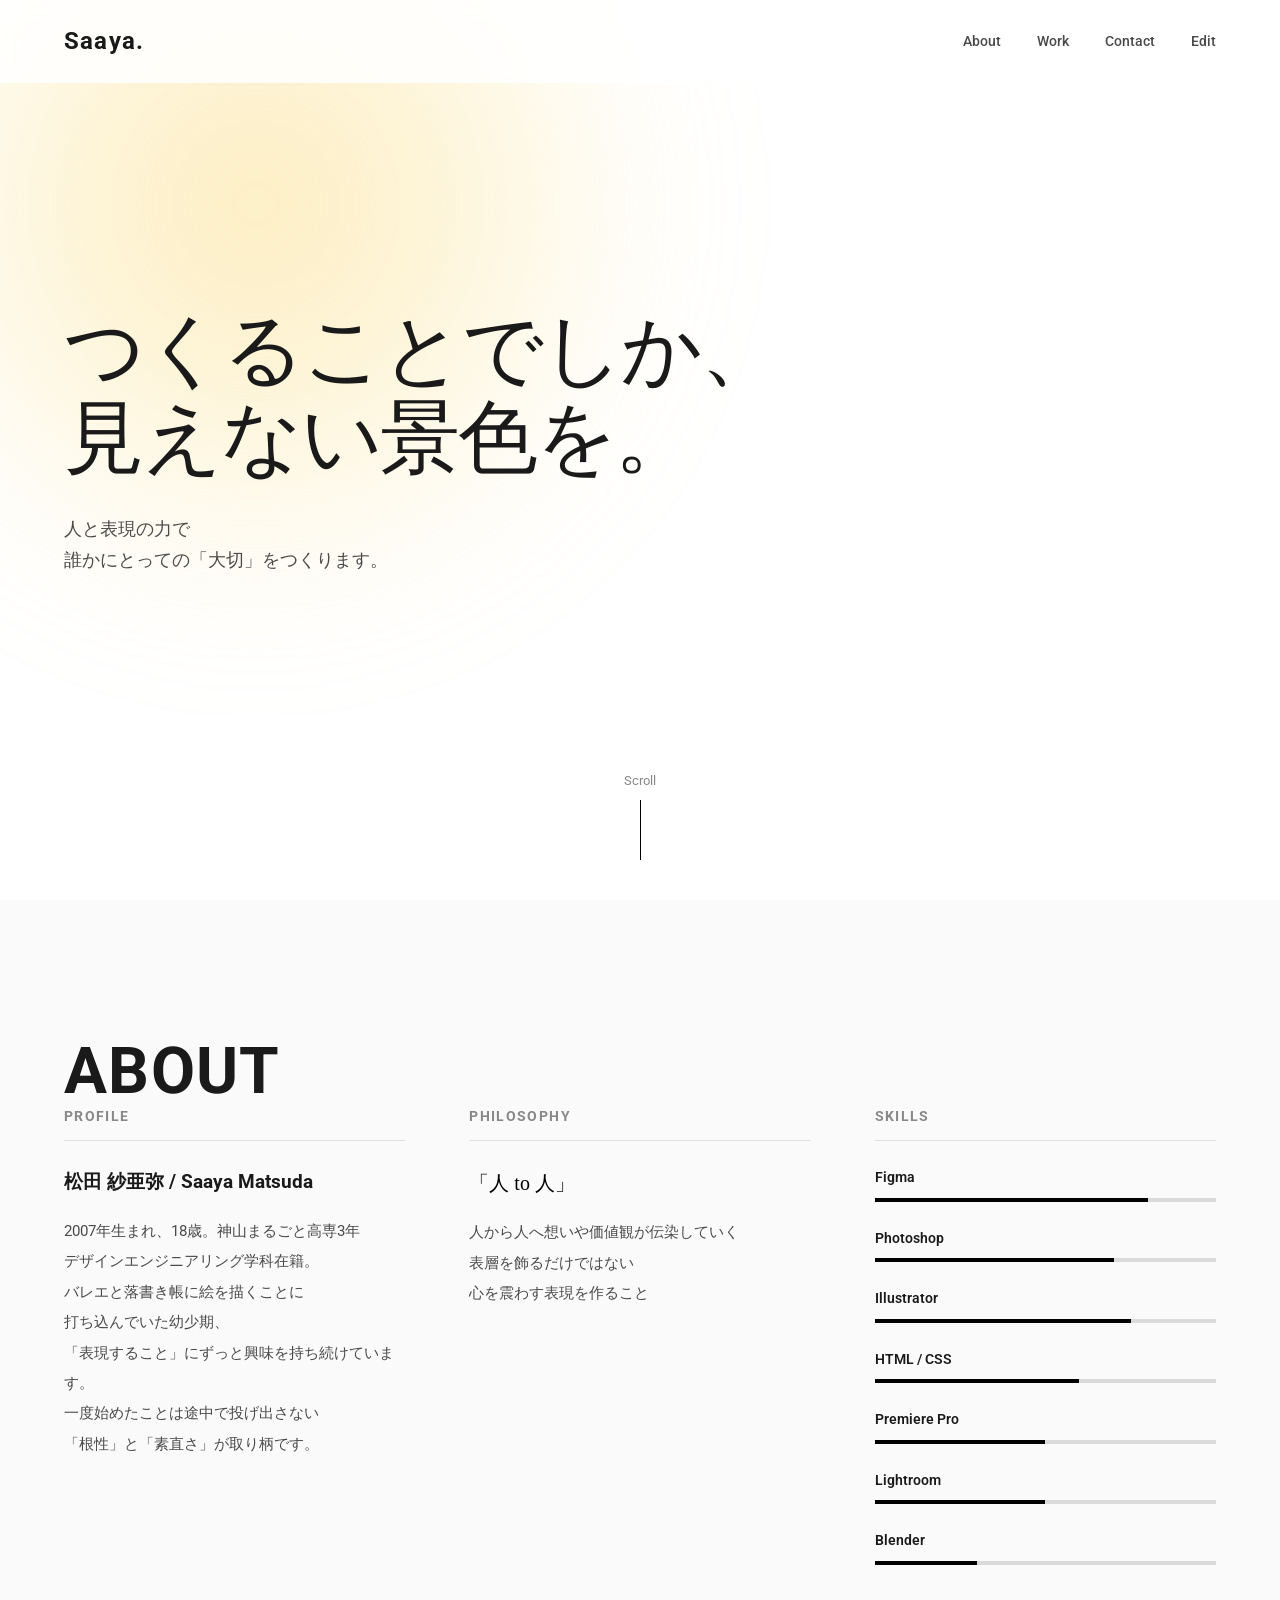
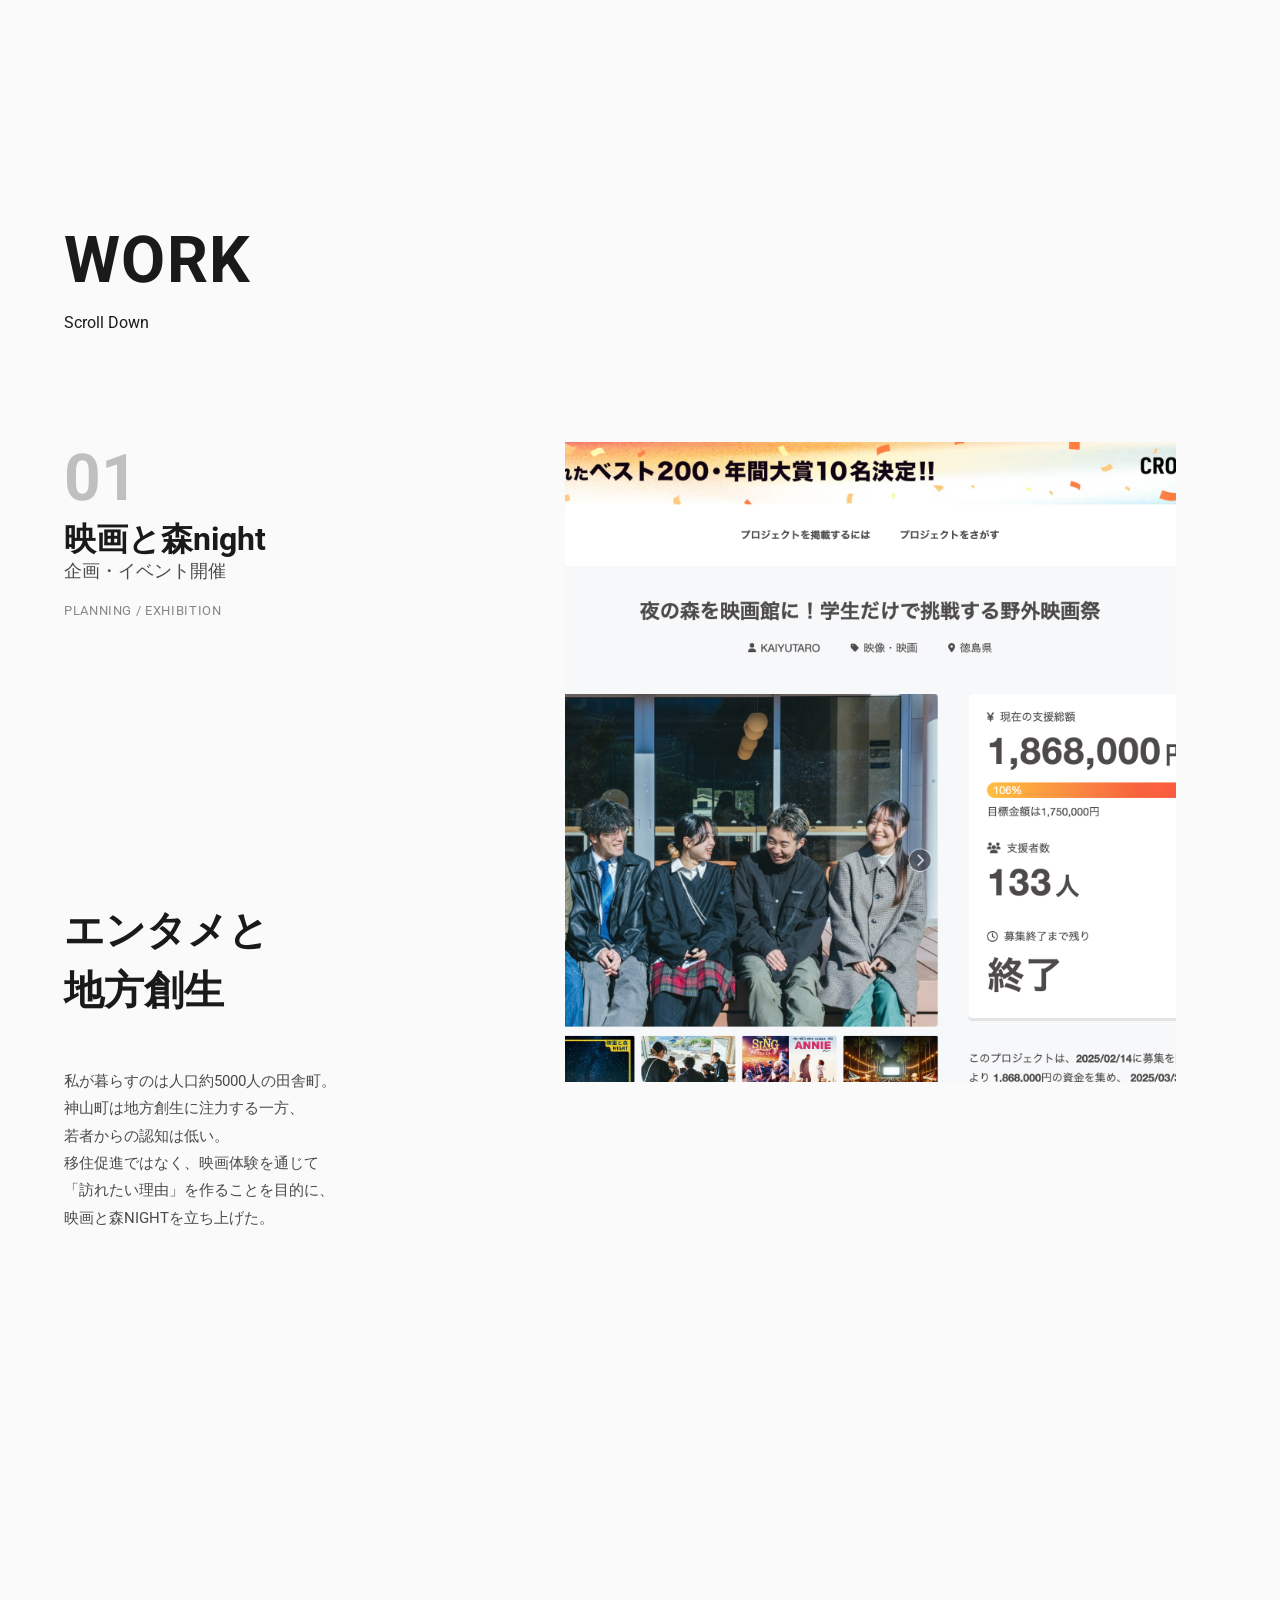
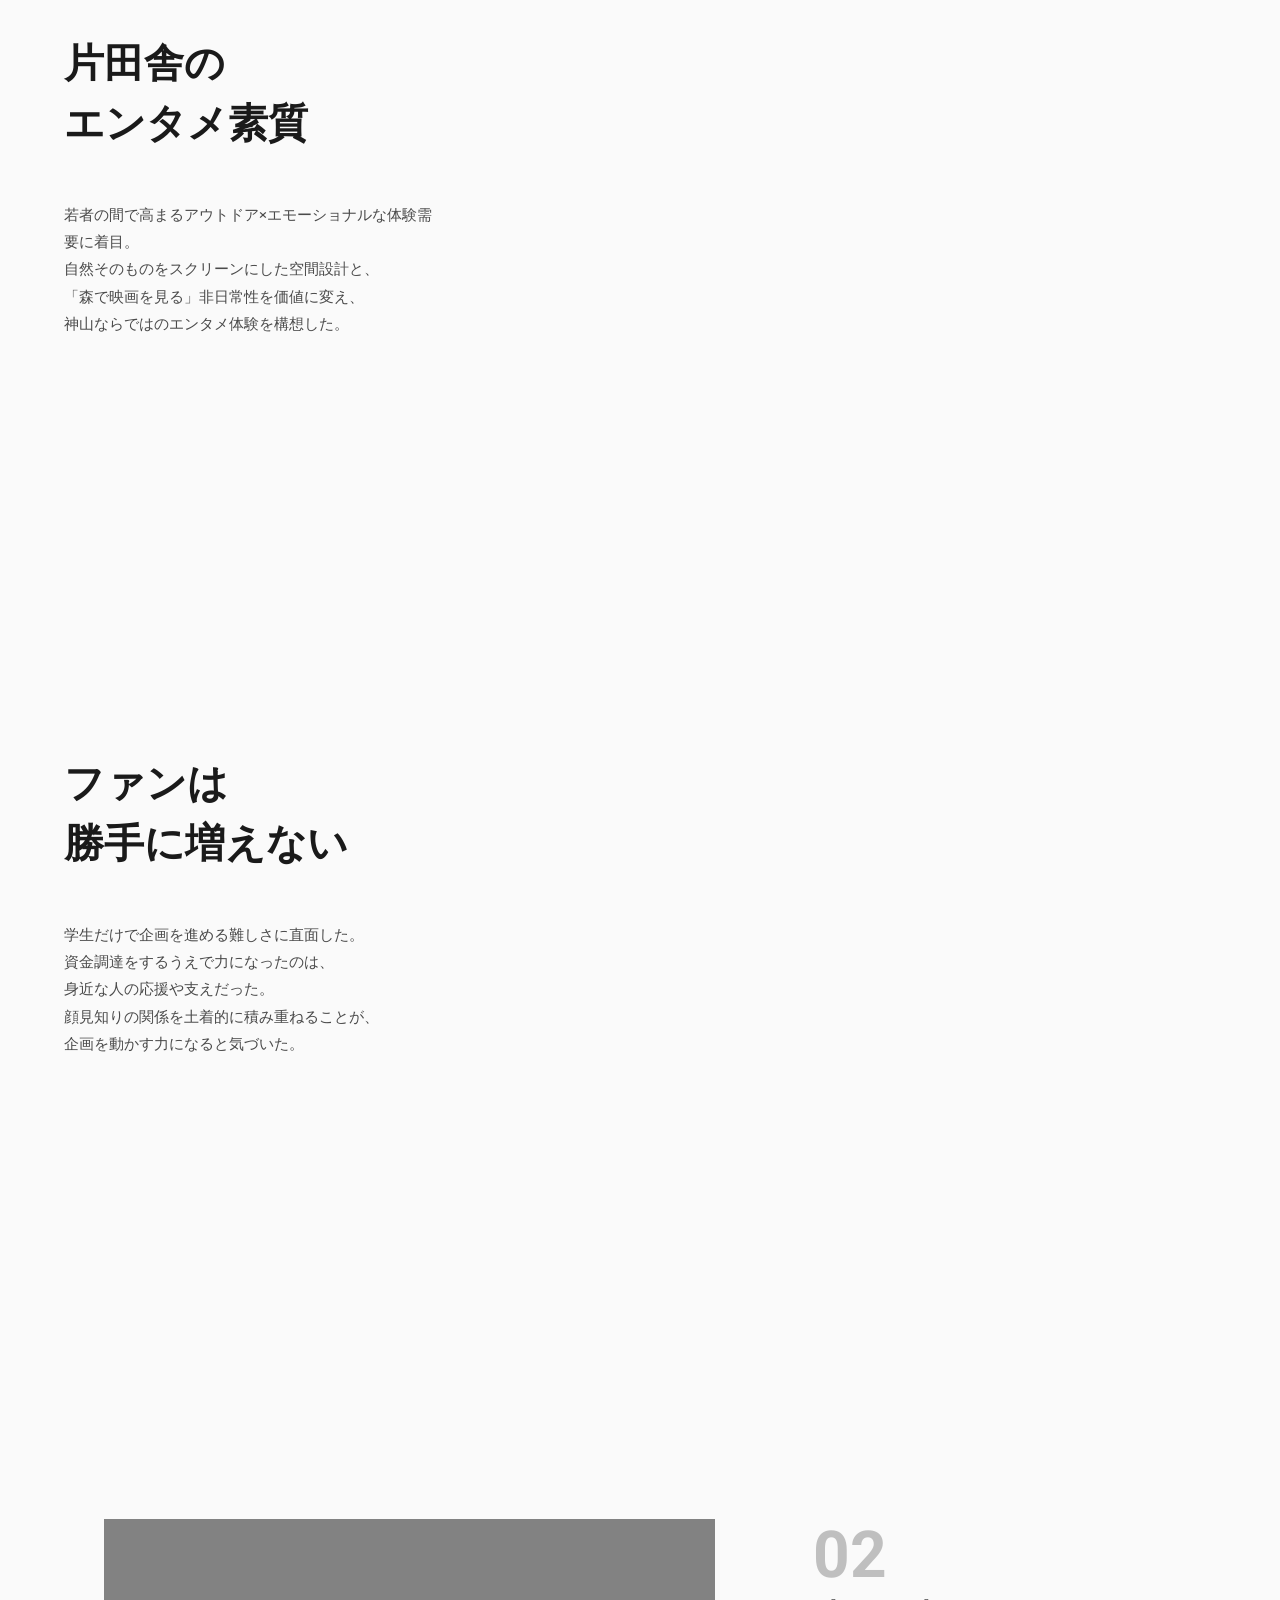
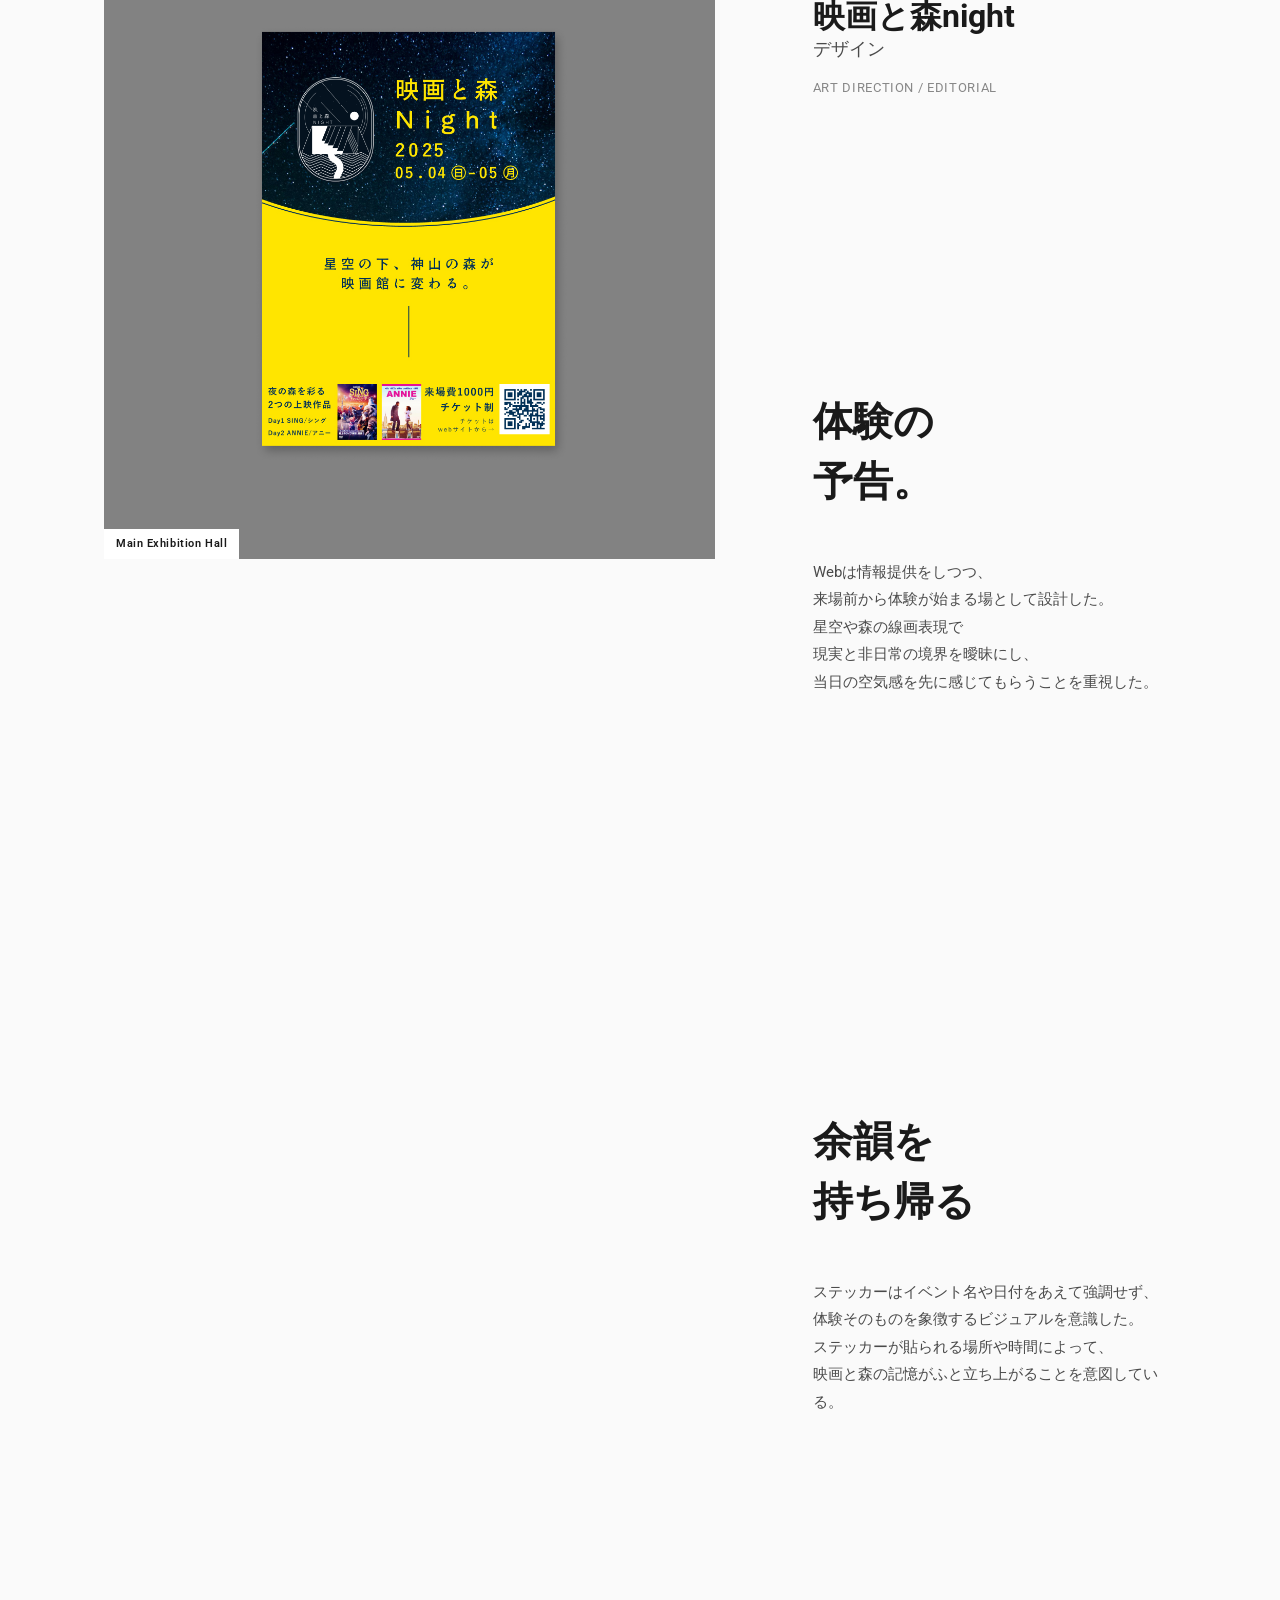
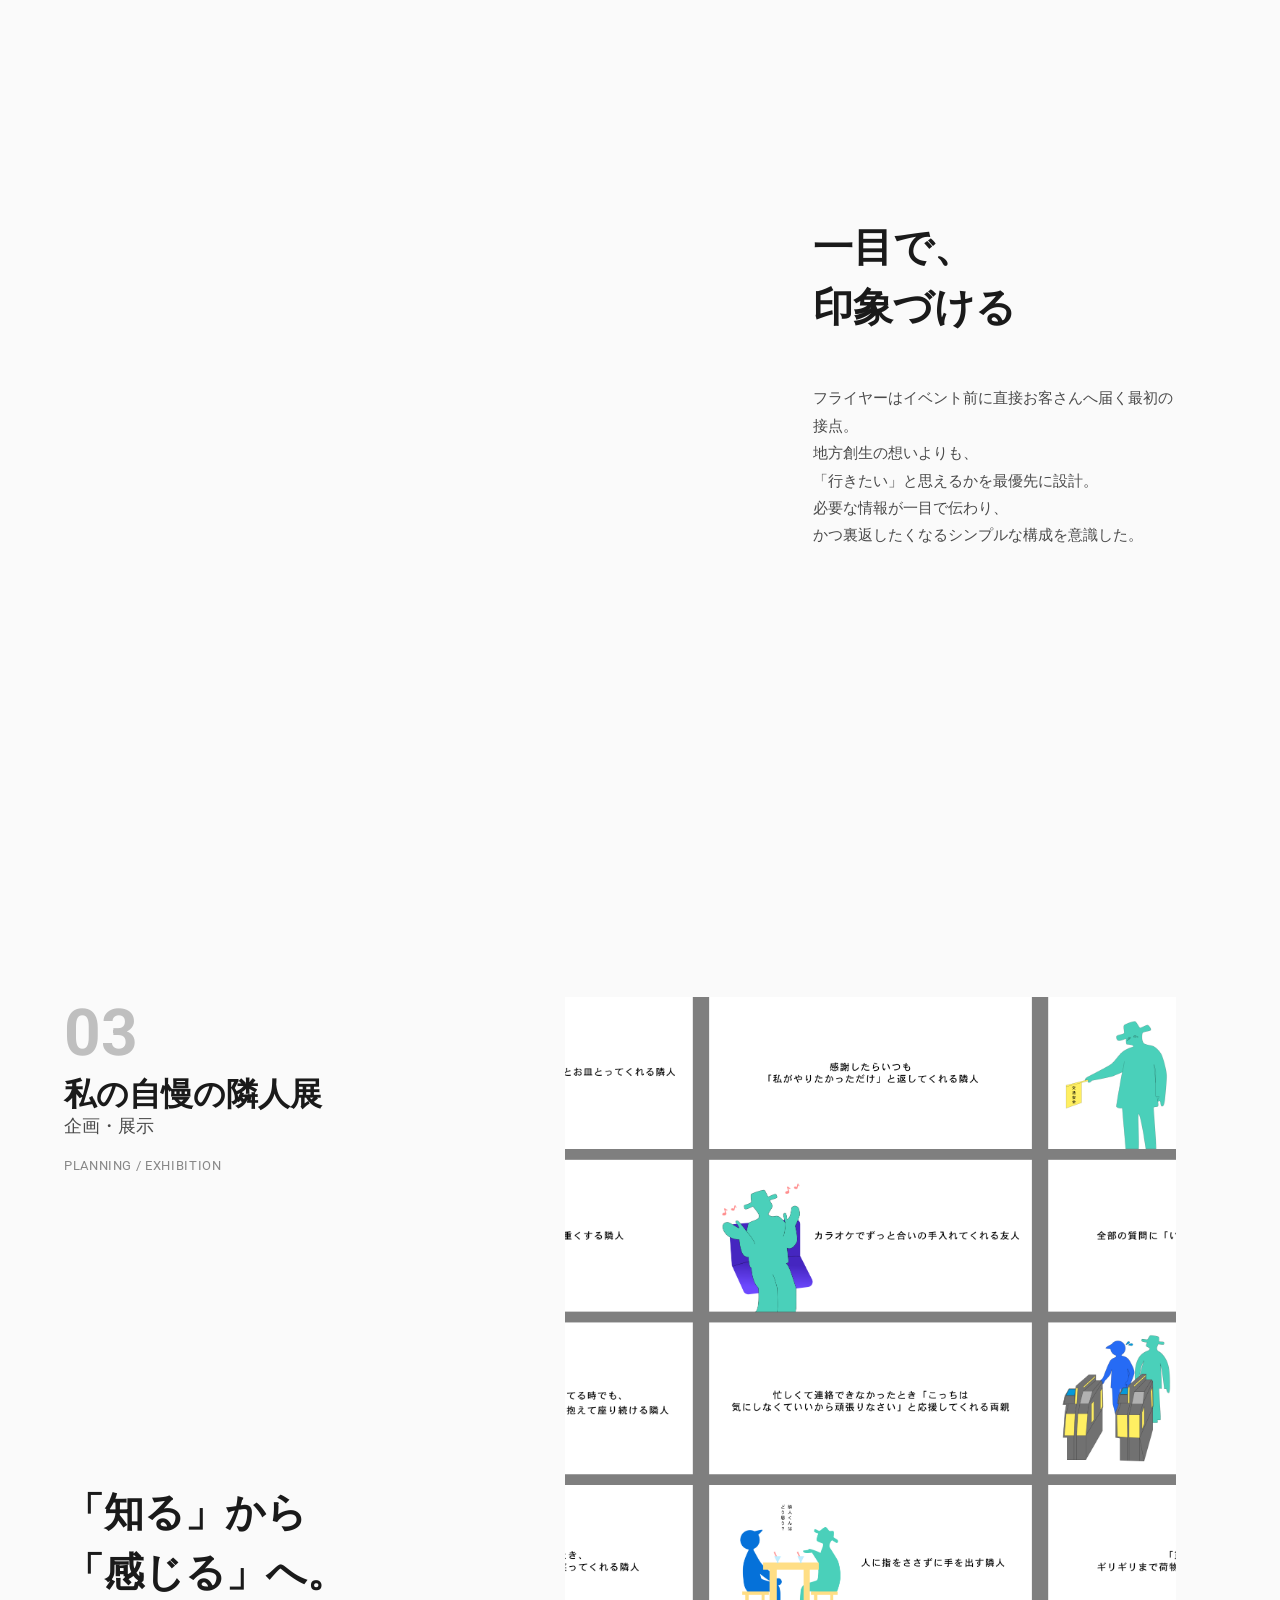
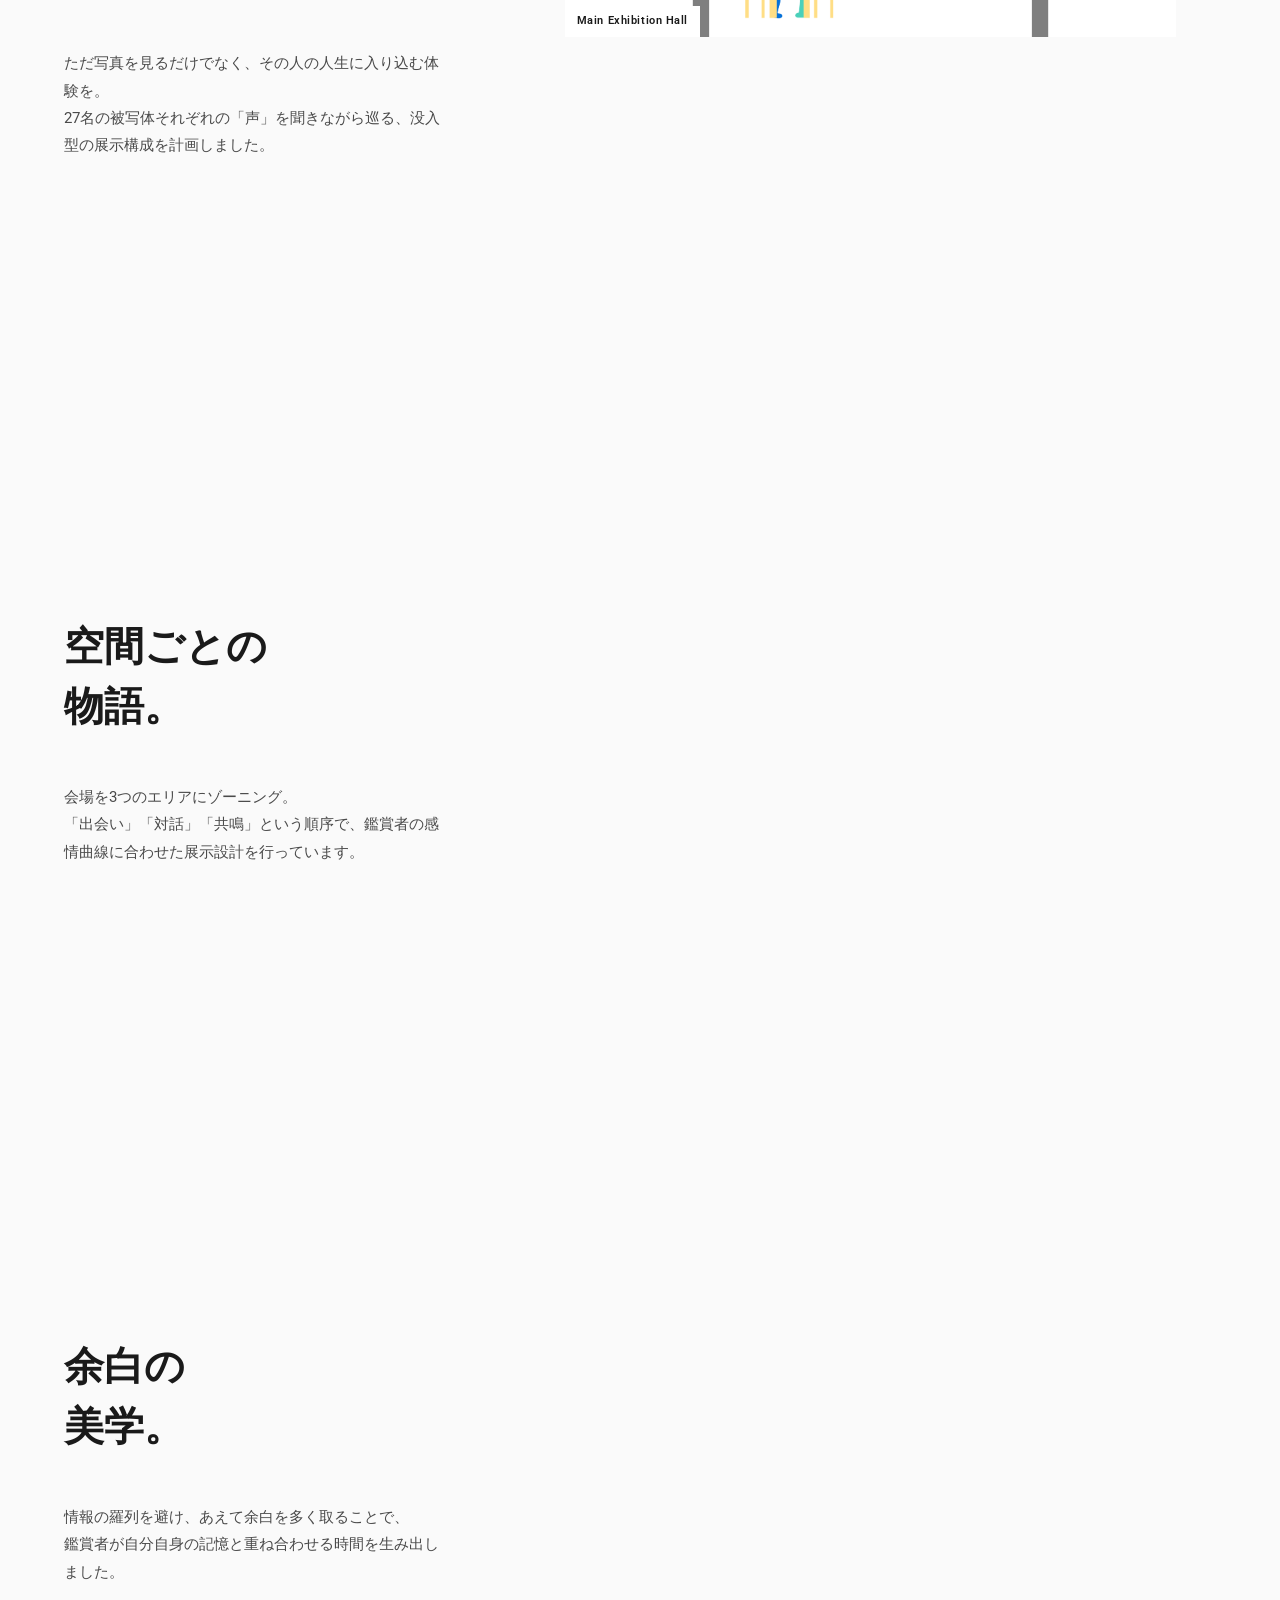
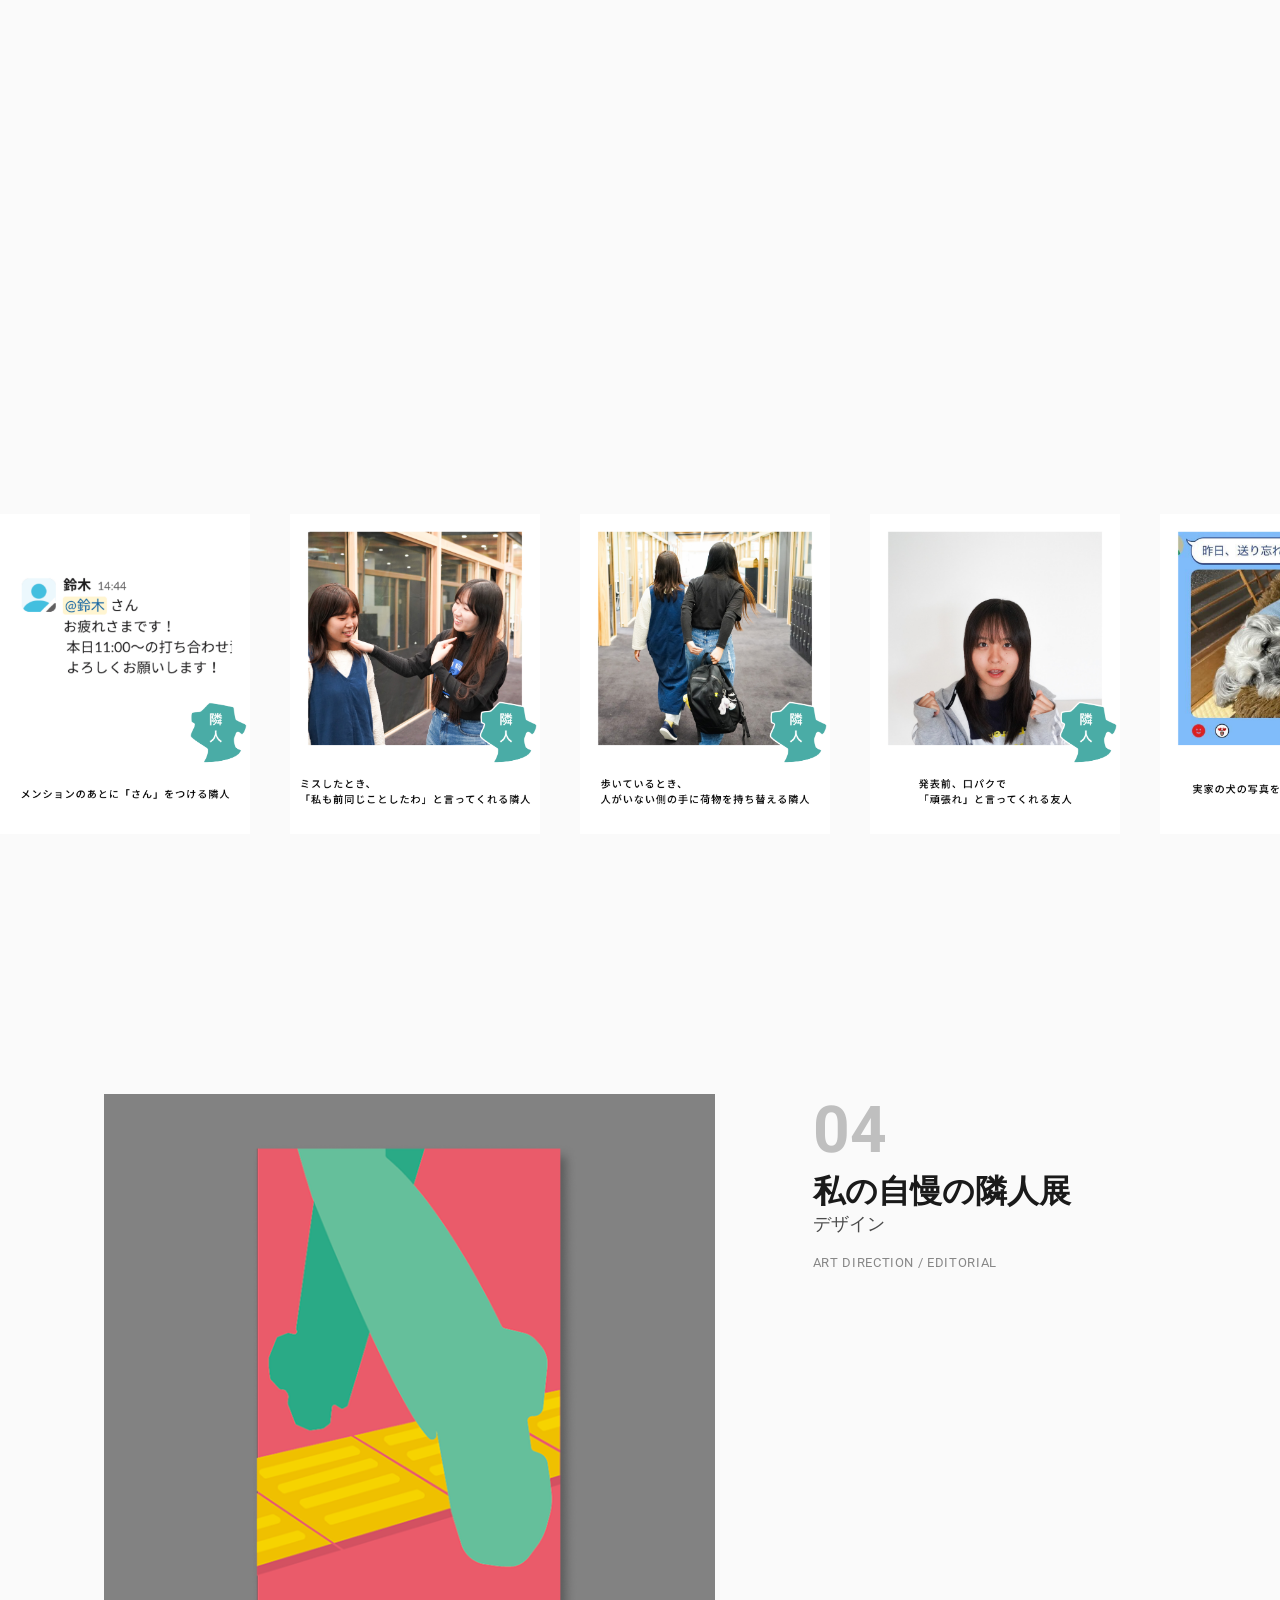
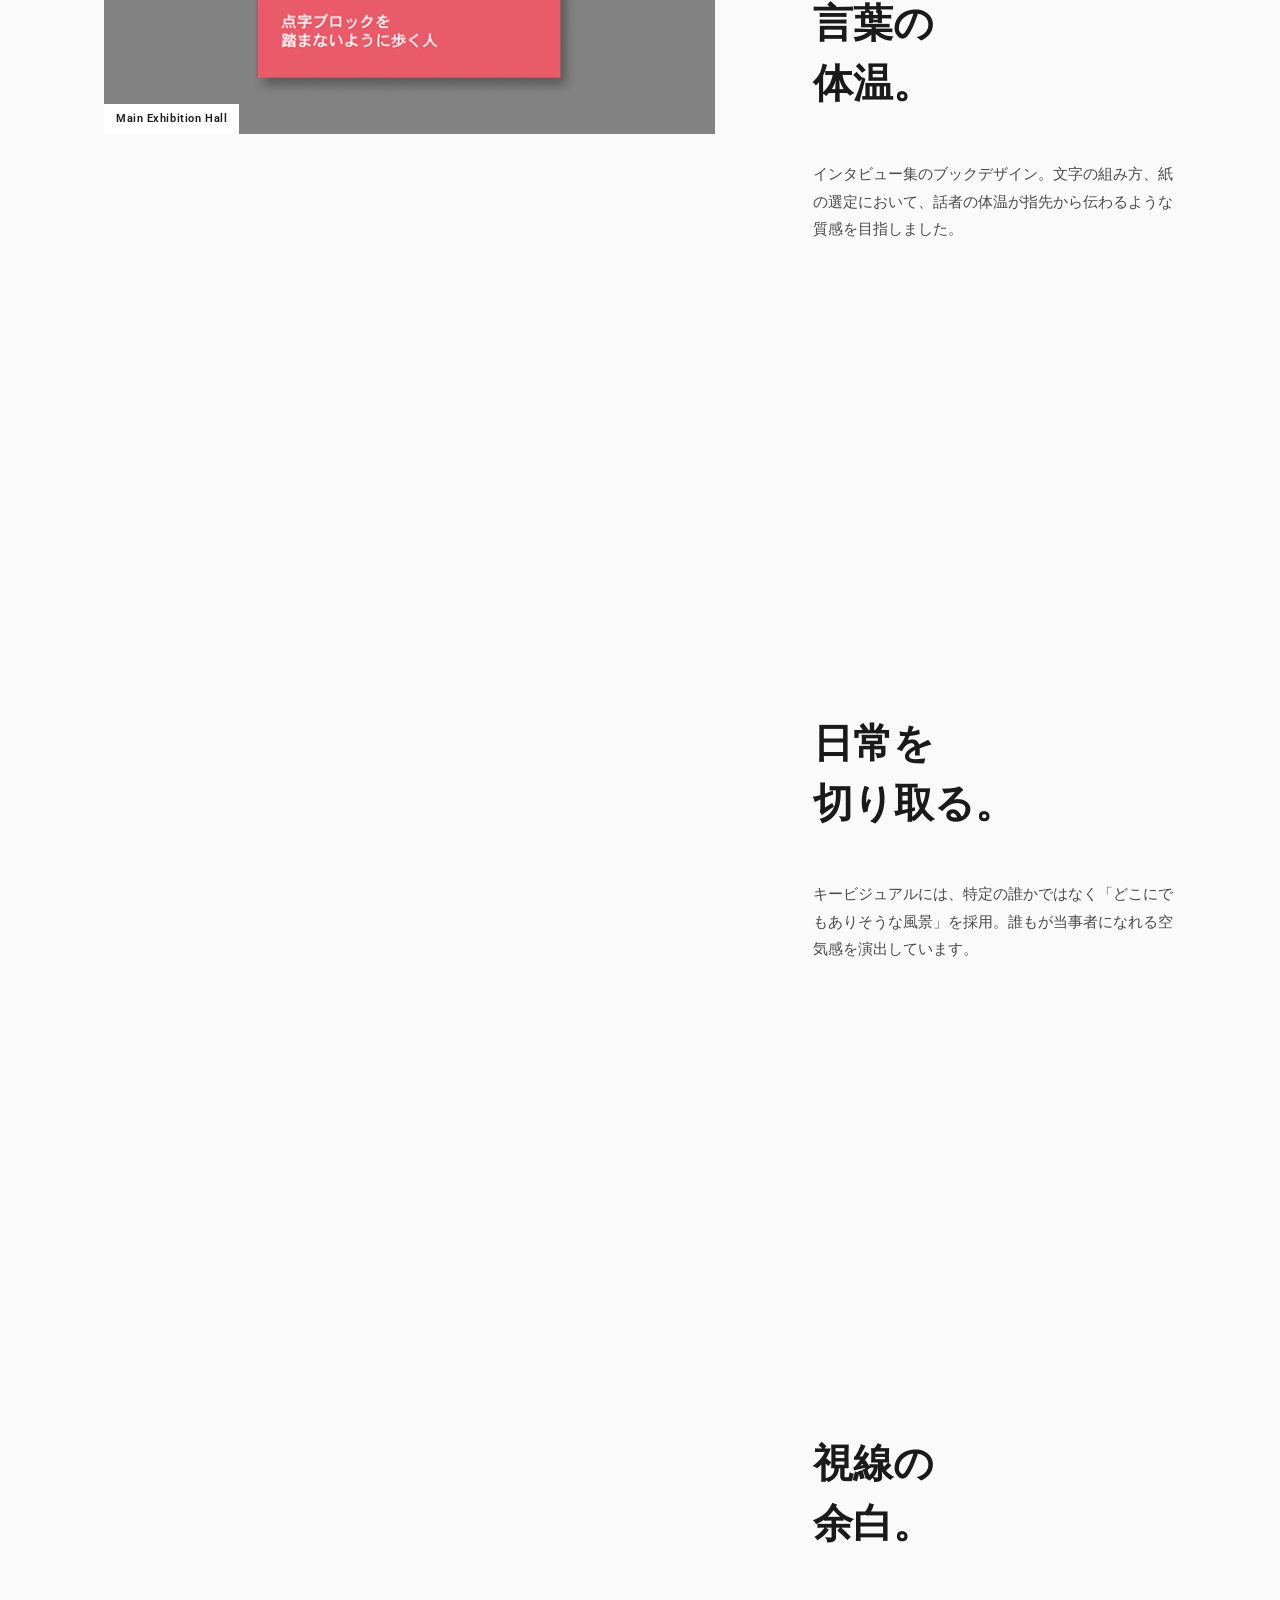
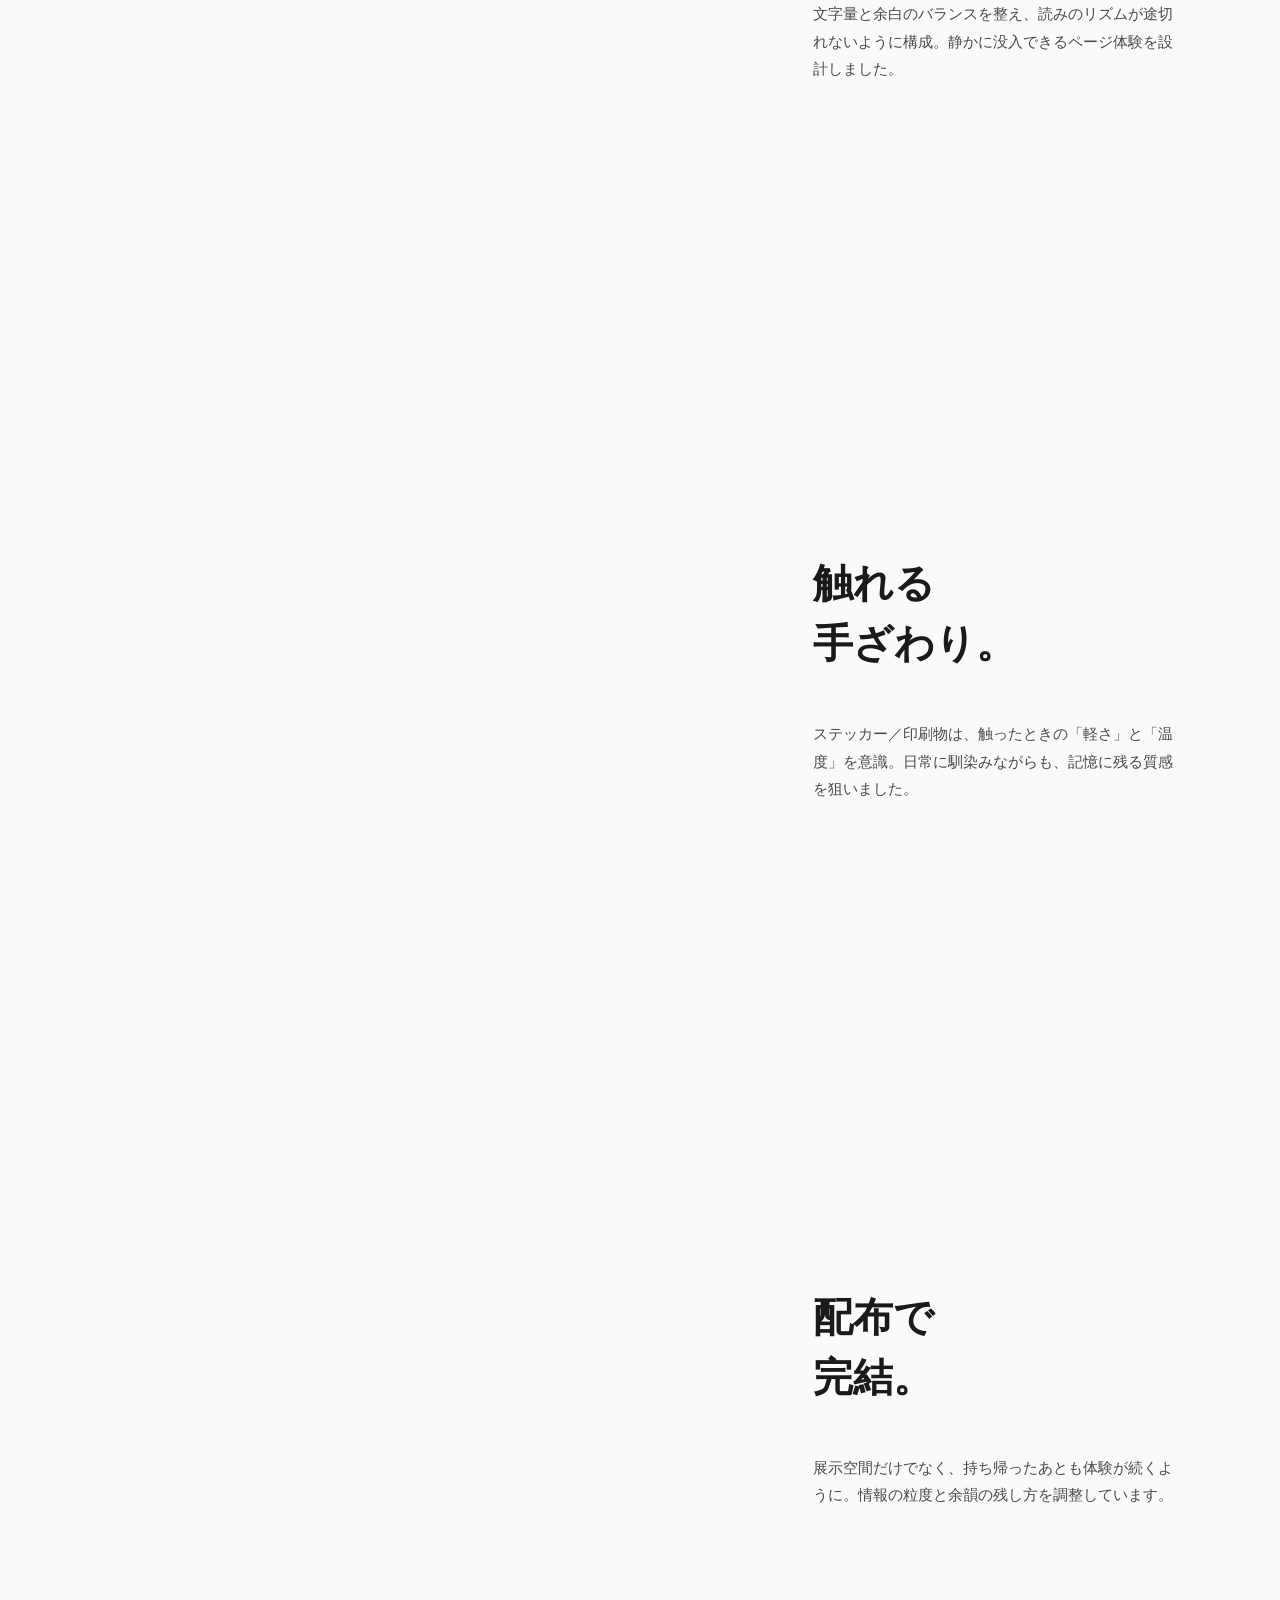
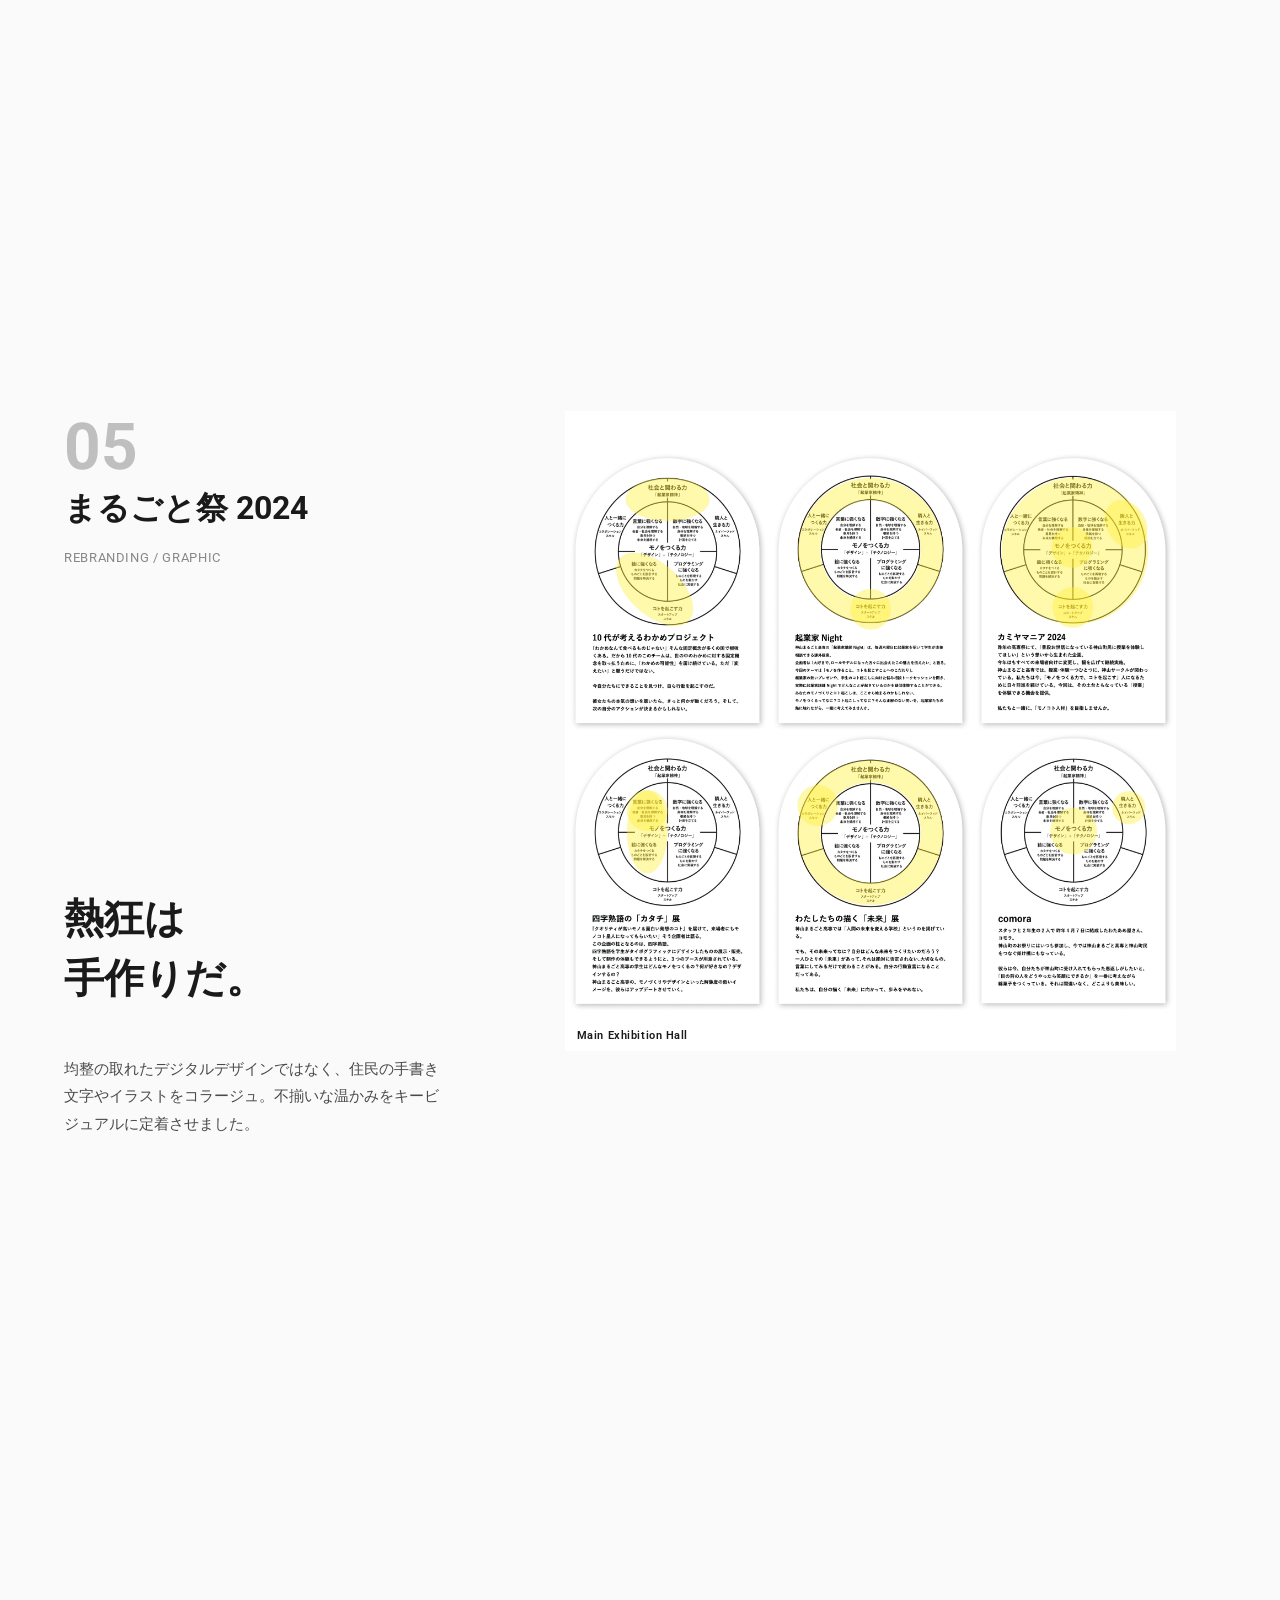
==== commit e3b0aa78: "更新内容のメモ" ====
--- a/saya-portfolio/index.html
+++ b/saya-portfolio/index.html
@@ -741,6 +741,12 @@
 
     // ▼ 4. Fade Out Text (文字が薄くなる演出)
     window.addEventListener('scroll', () => {
+      if (window.matchMedia('(max-width: 900px)').matches) {
+        document.querySelectorAll('.step').forEach(step => {
+          step.style.opacity = 1;
+        });
+        return;
+      }
       const steps = document.querySelectorAll('.step');
       const vh = window.innerHeight;
       const fadeStart = vh * 0.2;
--- a/saya-portfolio/styles.css
+++ b/saya-portfolio/styles.css
@@ -462,15 +462,34 @@
 @media (max-width: 900px) {
   .section { padding: 80px 0; }
   .section-heading { font-size: 2.5rem; }
+
+  .nav-fixed { padding: 16px 4%; }
+  .logo { font-size: 1.2rem; }
+  .nav-menu {
+    display: flex;
+    flex-wrap: nowrap;
+    gap: 0.8rem;
+    align-items: center;
+  }
+  .nav-menu a {
+    margin-left: 0;
+    font-size: 0.8rem;
+  }
   
   /* Work Section Stacking */
   .project-container { flex-direction: column !important; } /* 強制的に縦並び */
   .text-side, .visual-side { width: 100%; padding: 0; }
   
   .sticky-title-wrapper {
-    position: sticky; top: 0; margin-bottom: 2rem; padding: 1rem 0;
-    border-bottom: 1px solid #eee; background: rgba(250,250,250,0.95);
-    backdrop-filter: blur(6px); z-index: 5;
+    position: sticky; top: 64px; margin-bottom: 2rem; padding: 1rem 0;
+    border-bottom: 1px solid #eee;
+    background: rgba(255,255,255,0.85);
+    backdrop-filter: blur(8px);
+    z-index: 5;
+    width: 100vw;
+    margin-left: calc(50% - 50vw);
+    padding-left: 5%;
+    padding-right: 5%;
   }
   .pj-number { font-size: 2.5rem; margin-bottom: 0.5rem; }
   .pj-title { font-size: 1.6rem; }
@@ -480,7 +499,6 @@
     width: 100%;
     aspect-ratio: 4 / 3;
     overflow: hidden;
-    border-radius: 12px;
     margin-bottom: 1.5rem;
   }
   .step-media img {
@@ -499,12 +517,17 @@
     opacity: 1; /* スマホでは常時表示 */
     padding-right: 0;
     margin-bottom: 3rem;
-    background: #fff;
-    padding: 1.5rem;
-    border-radius: 12px;
-    box-shadow: 0 16px 30px rgba(0,0,0,0.05);
+    background: transparent;
+    padding: 0;
+    border-radius: 0;
+    box-shadow: none;
   }
   .step-catch { font-size: 1.4rem; }
+
+  .marquee-content02 img {
+    width: 260px;
+    height: 170px;
+  }
   
   /* Reset Flip Padding */
   .project--flip .text-side { padding-left: 0; }
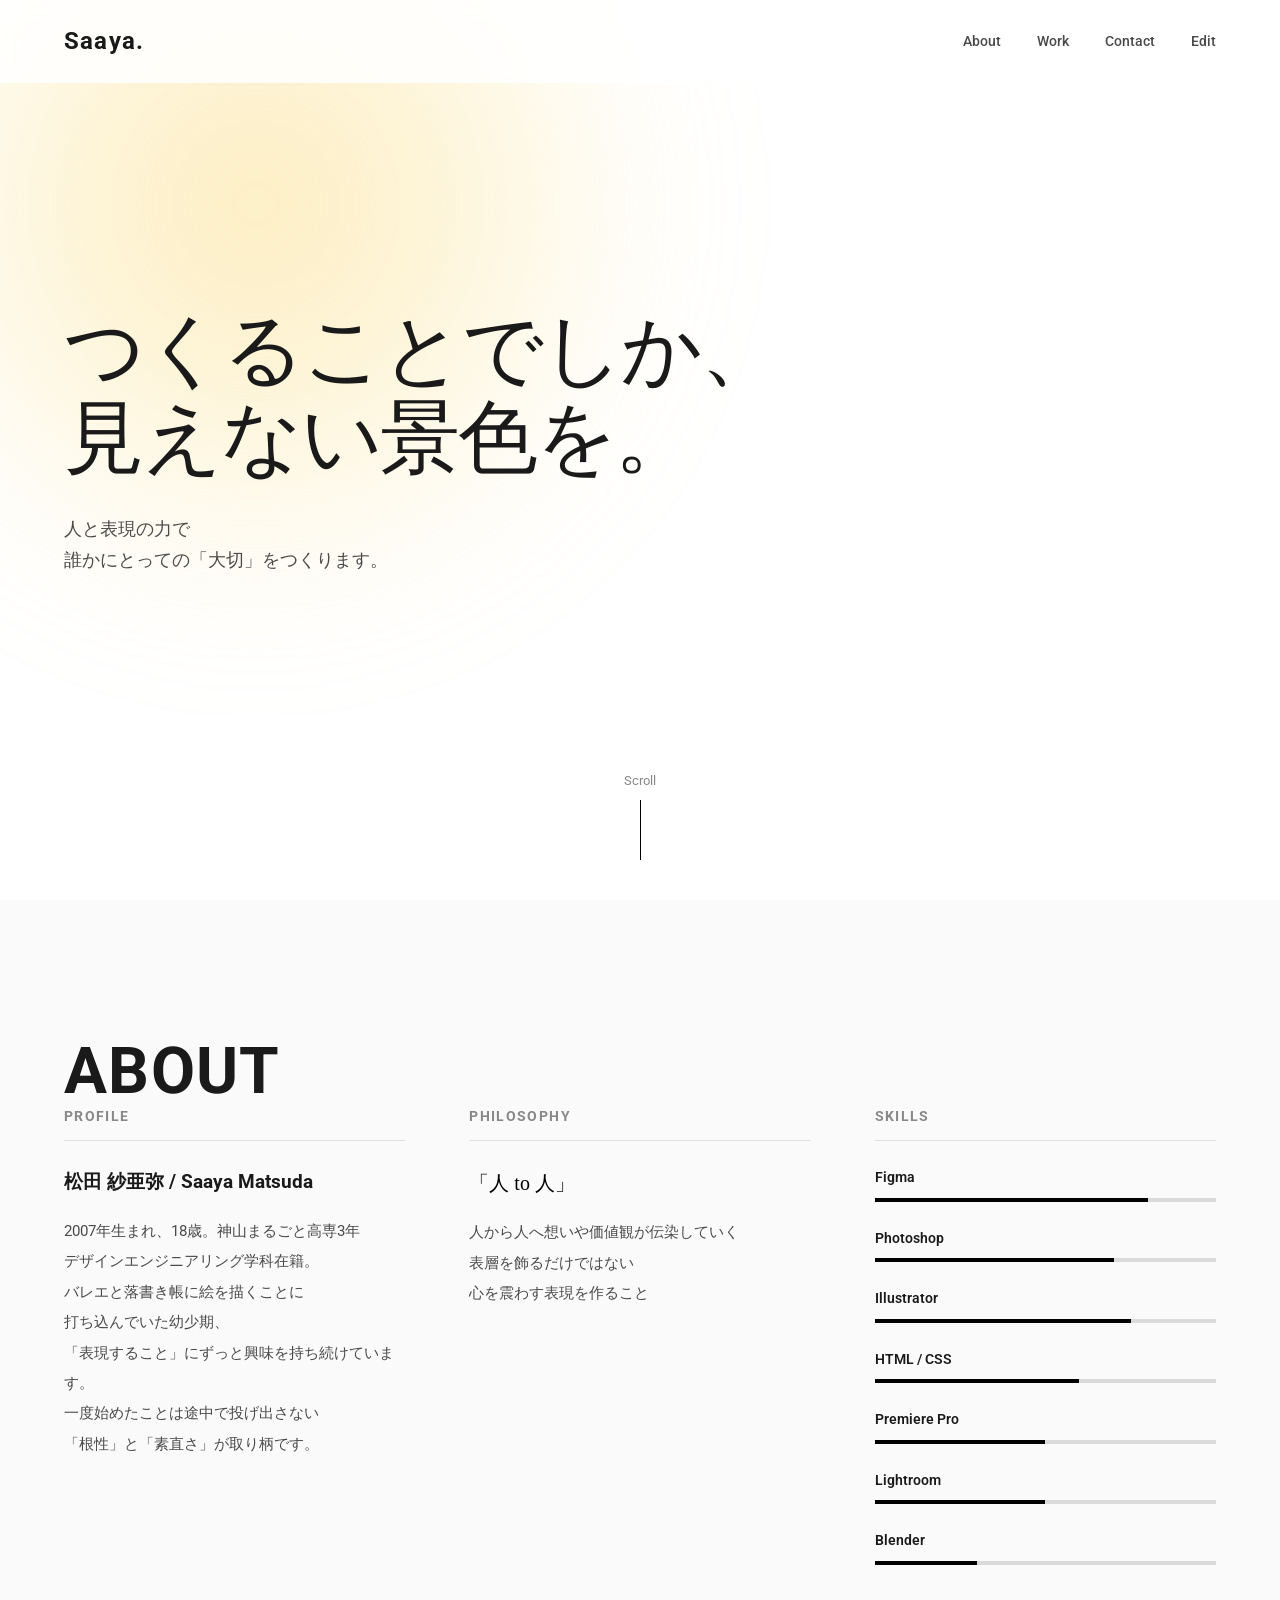
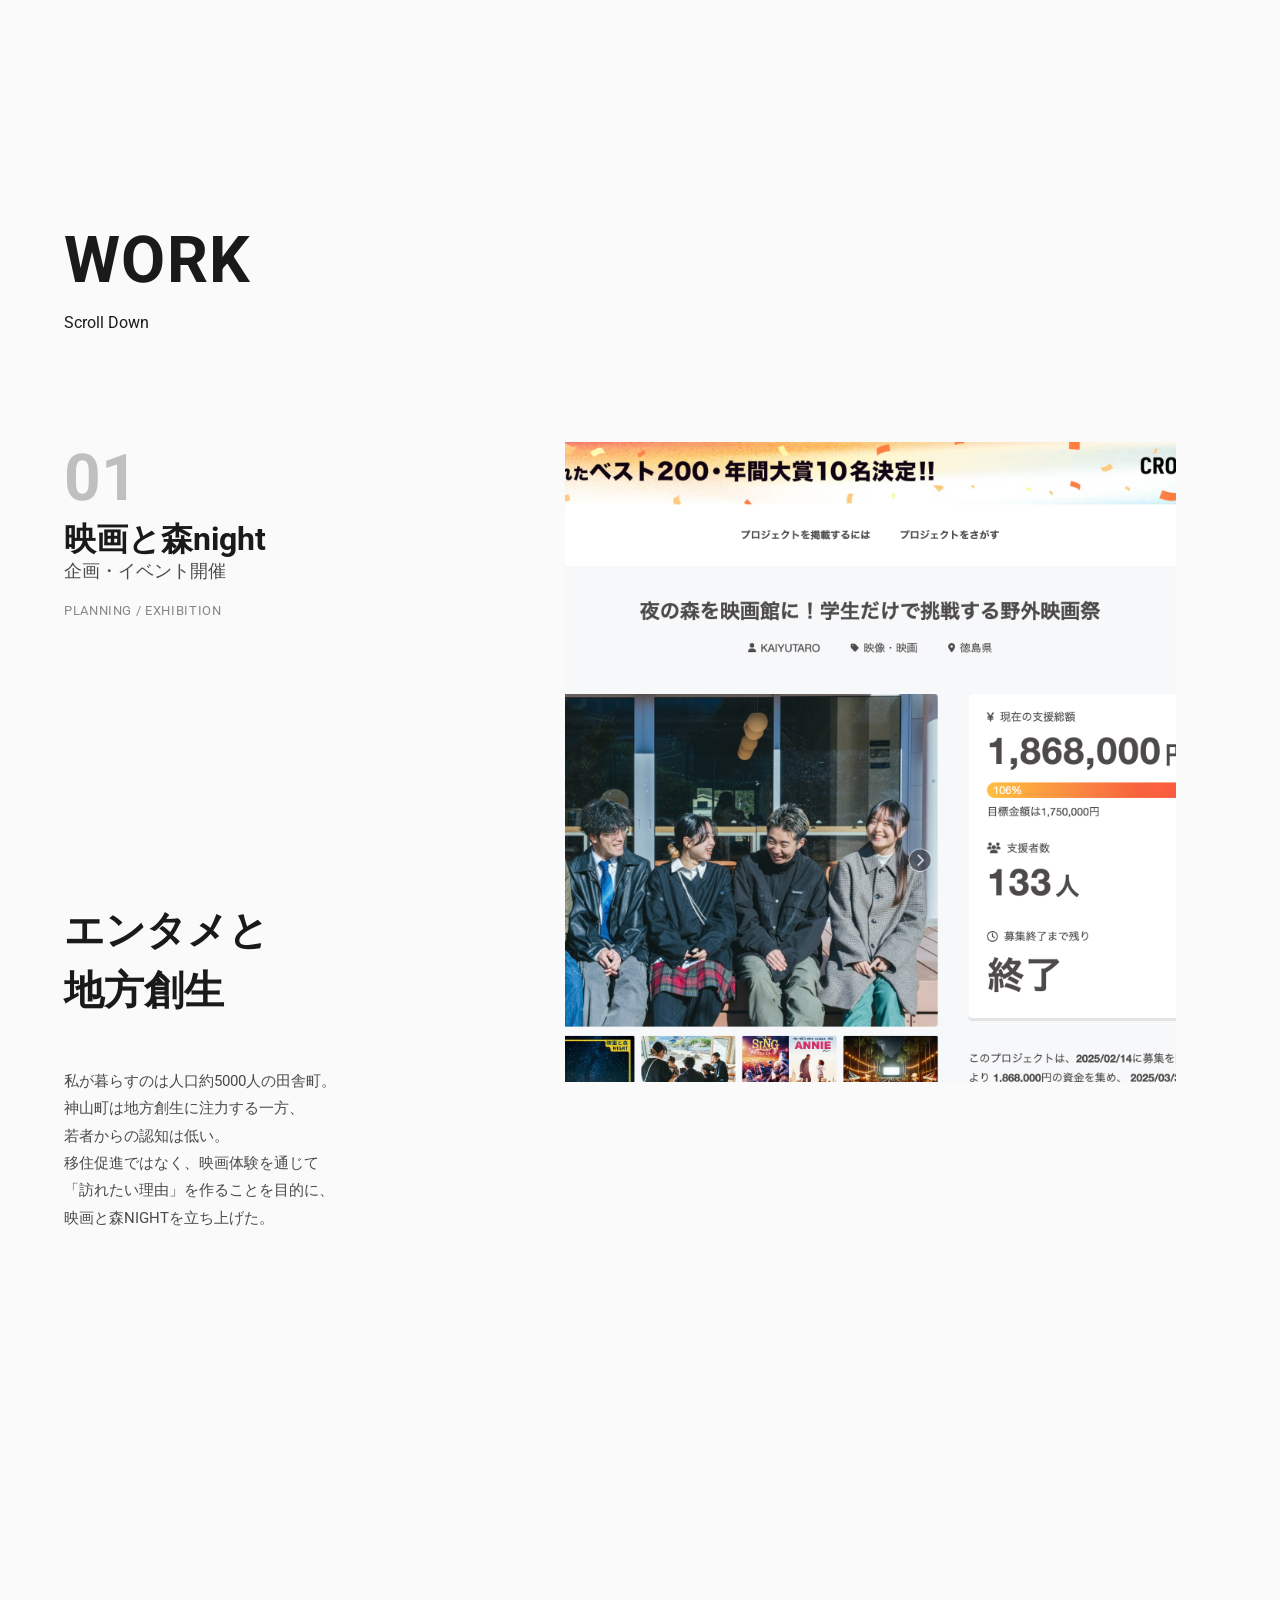
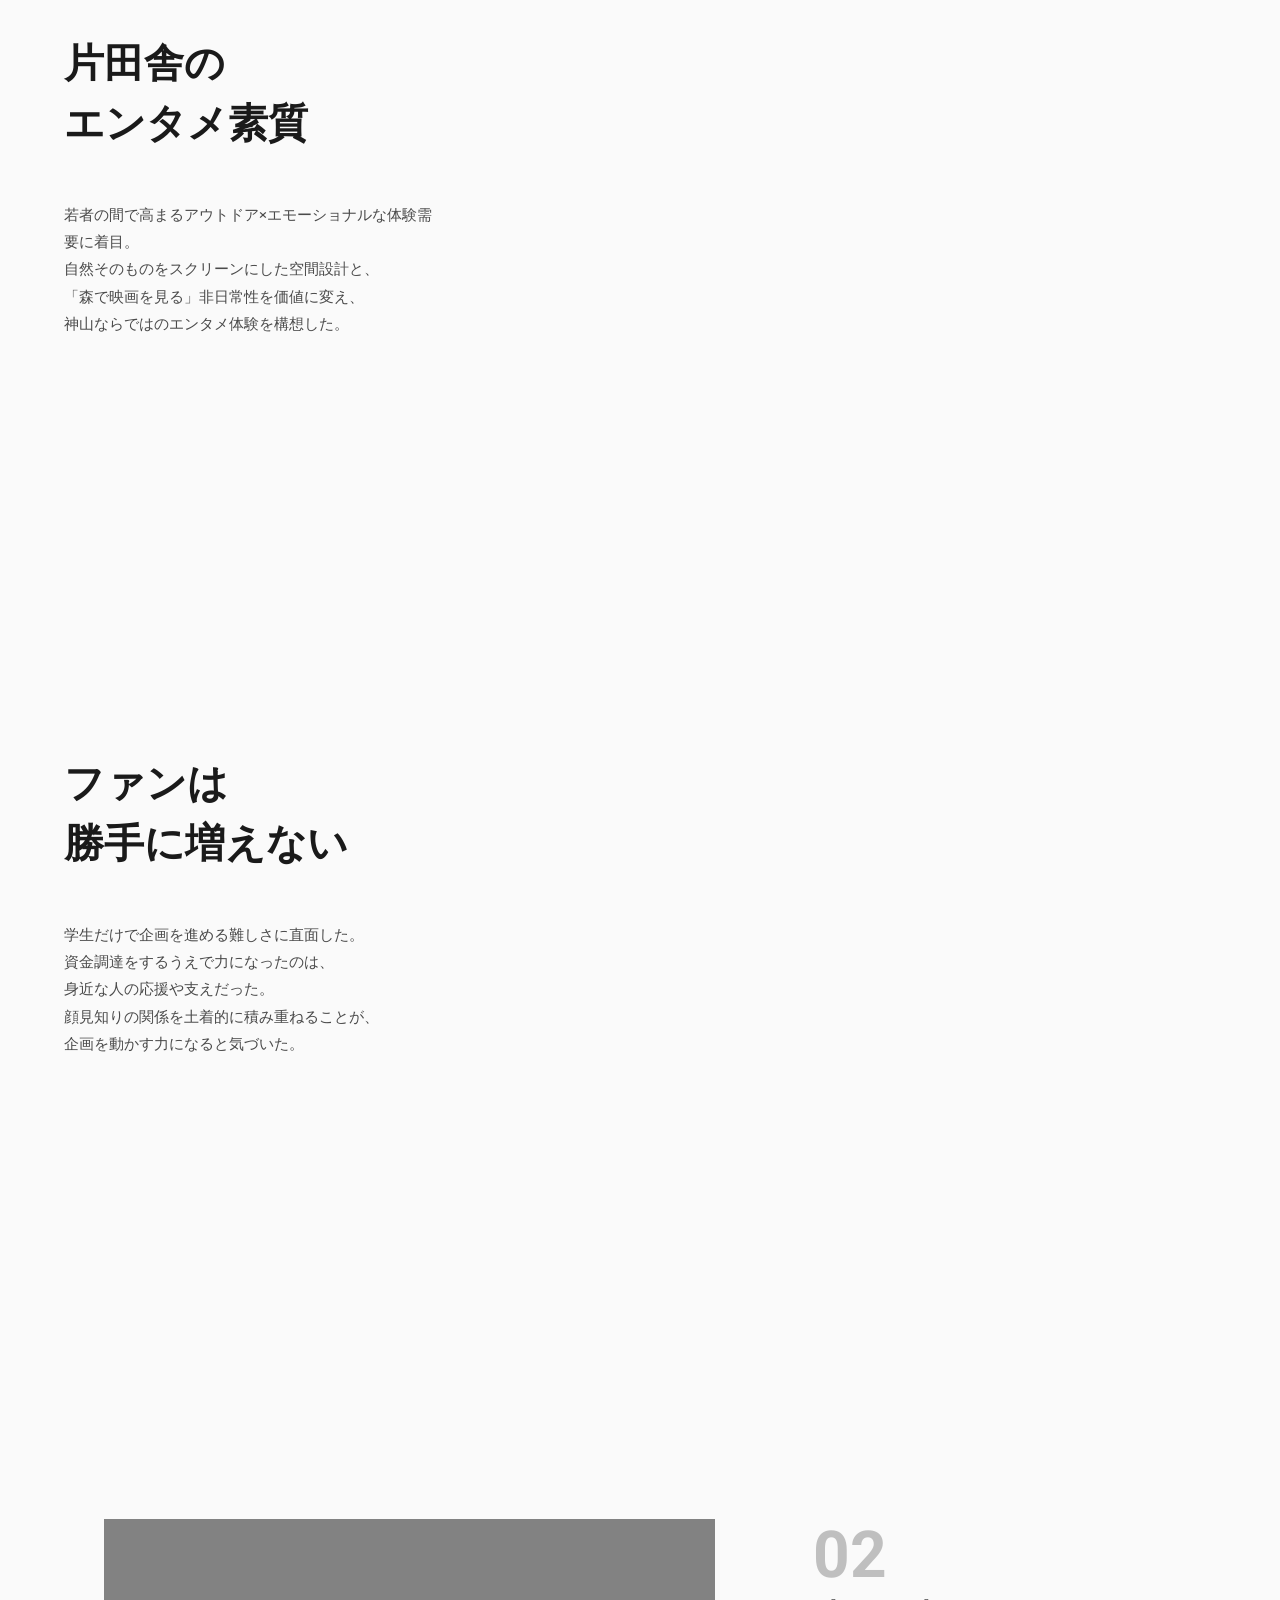
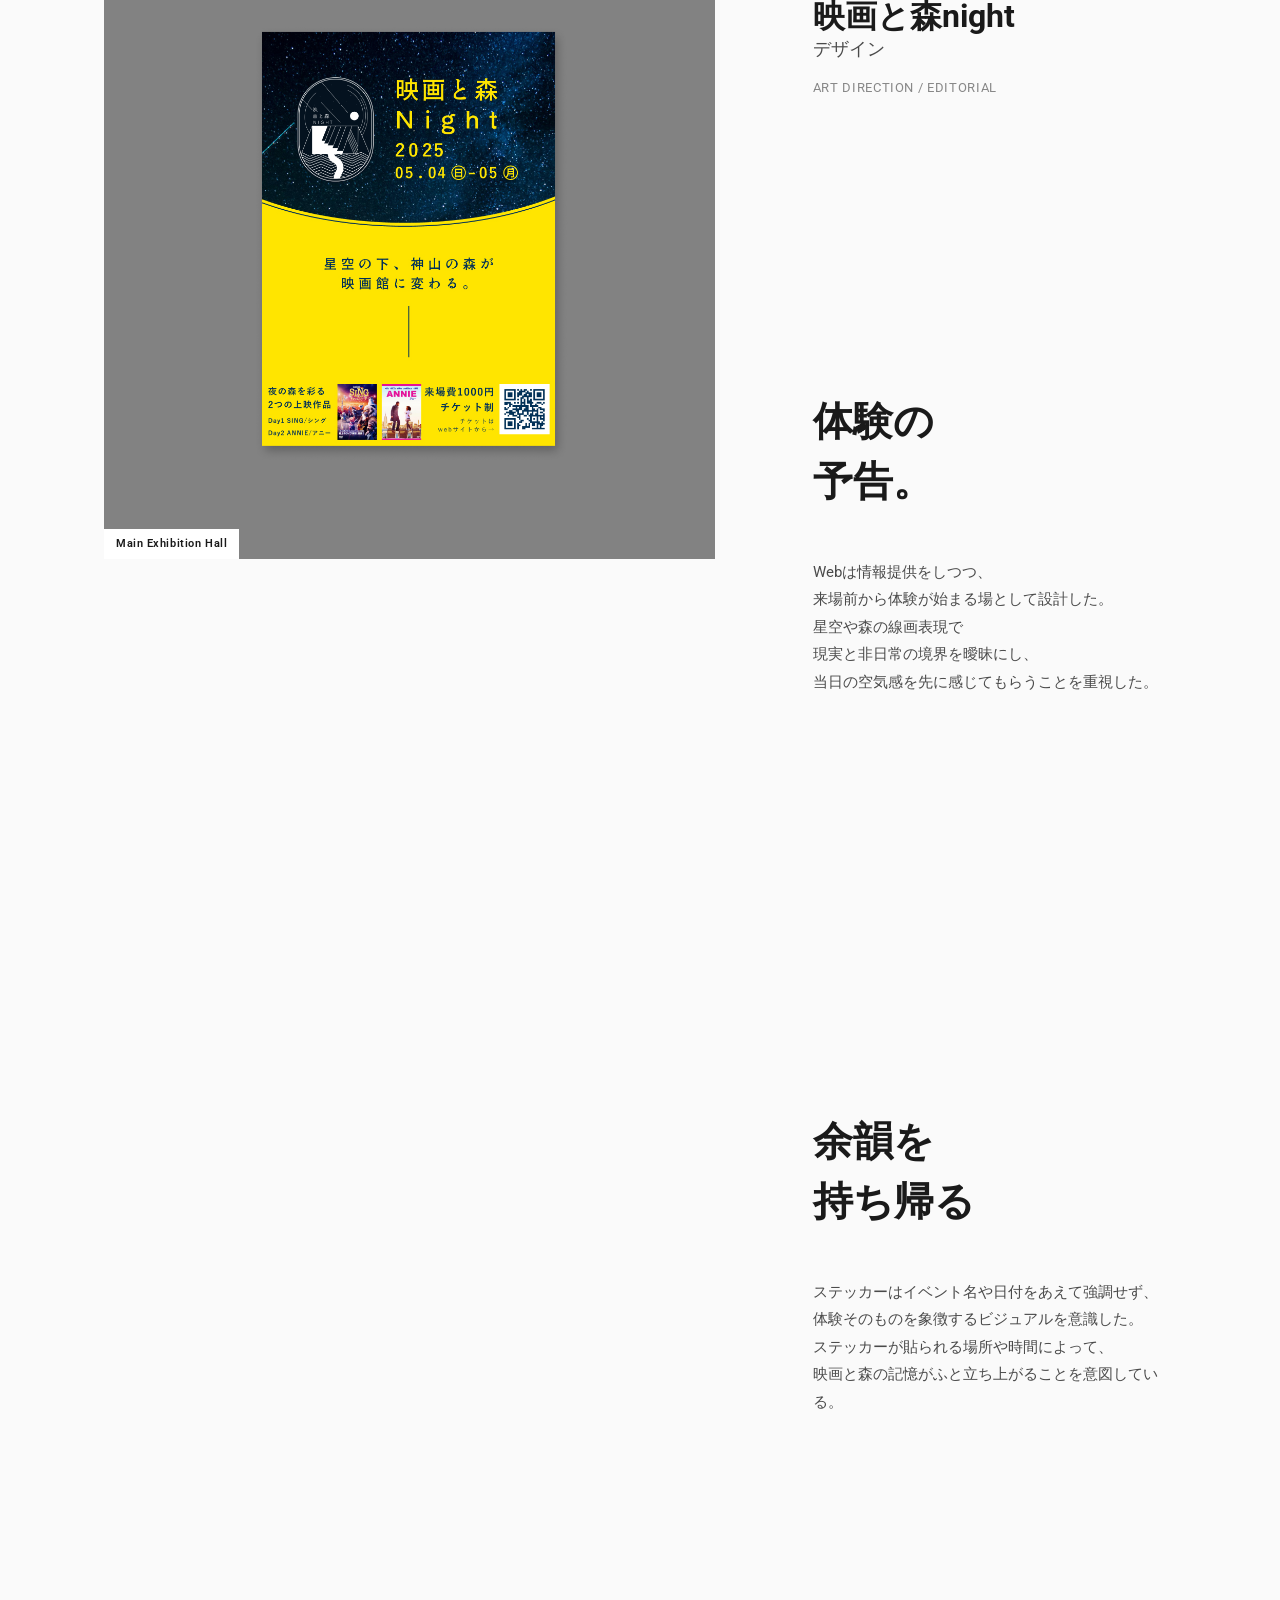
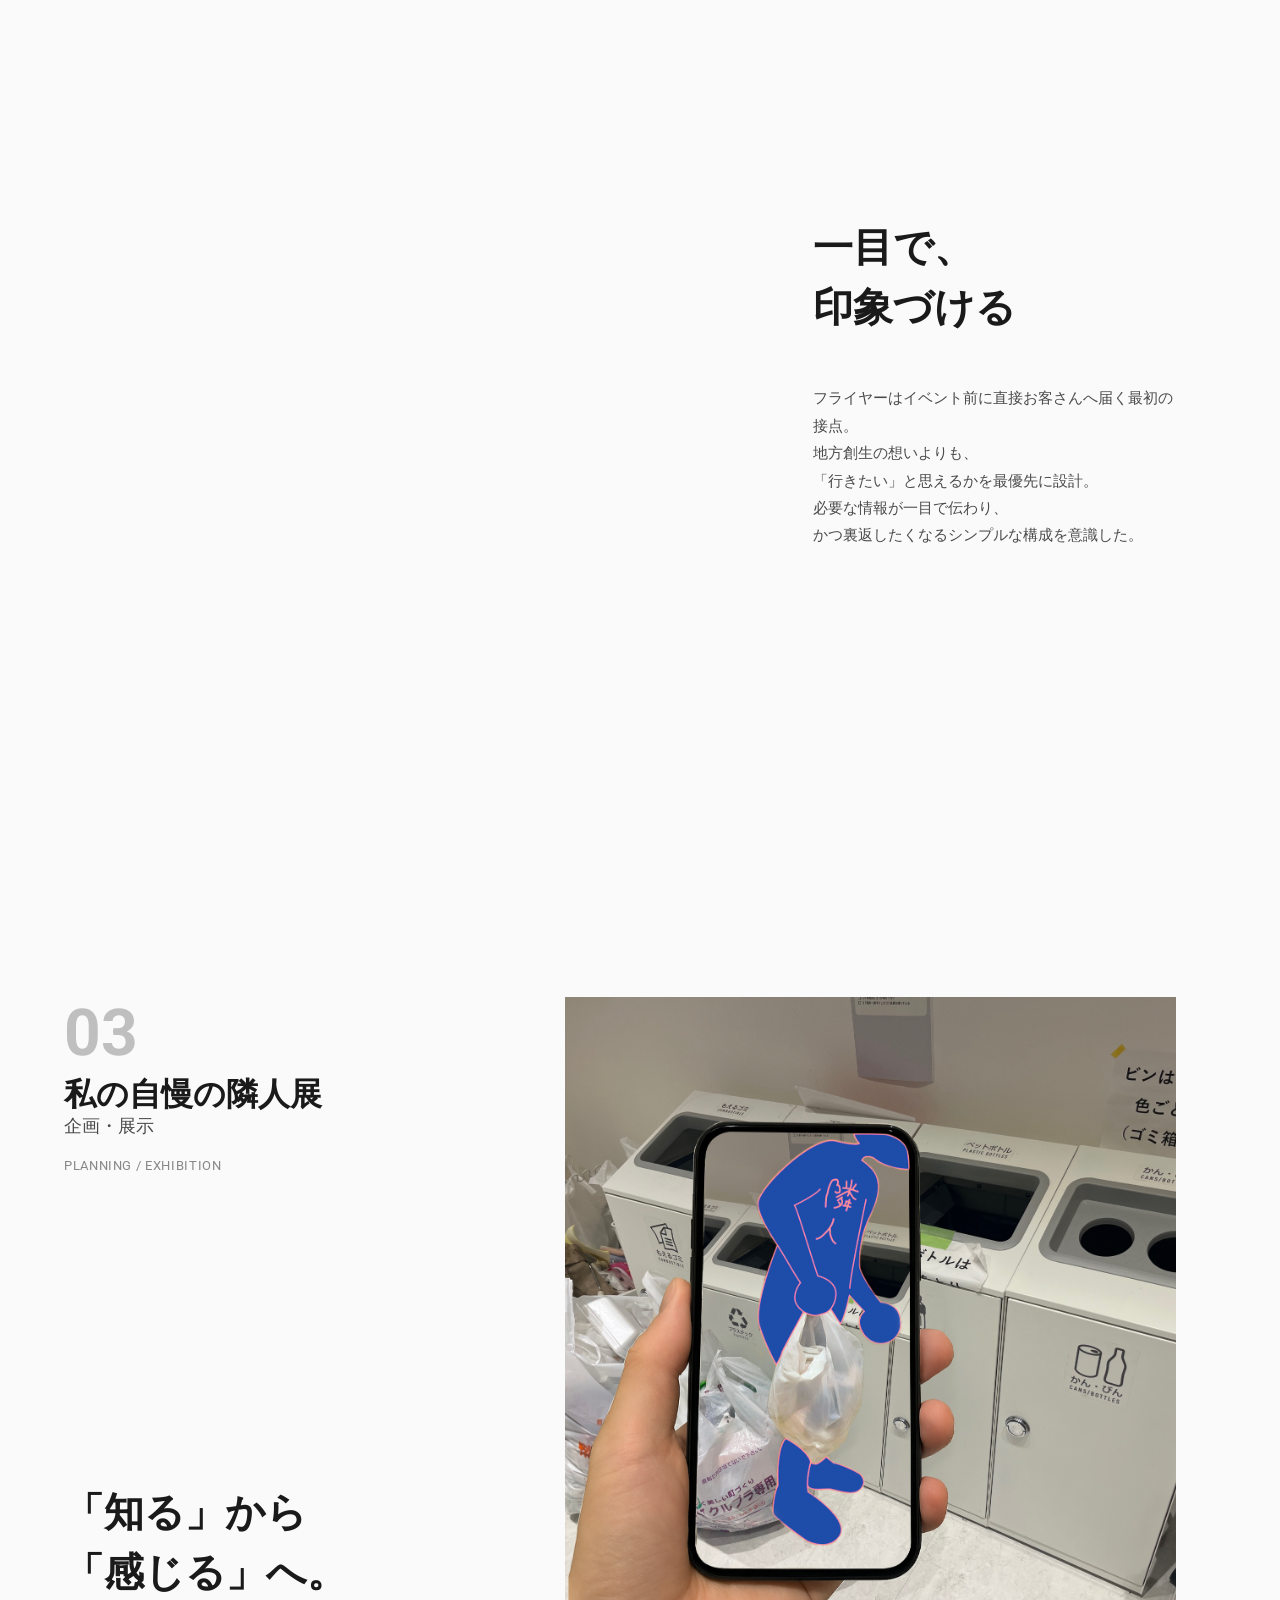
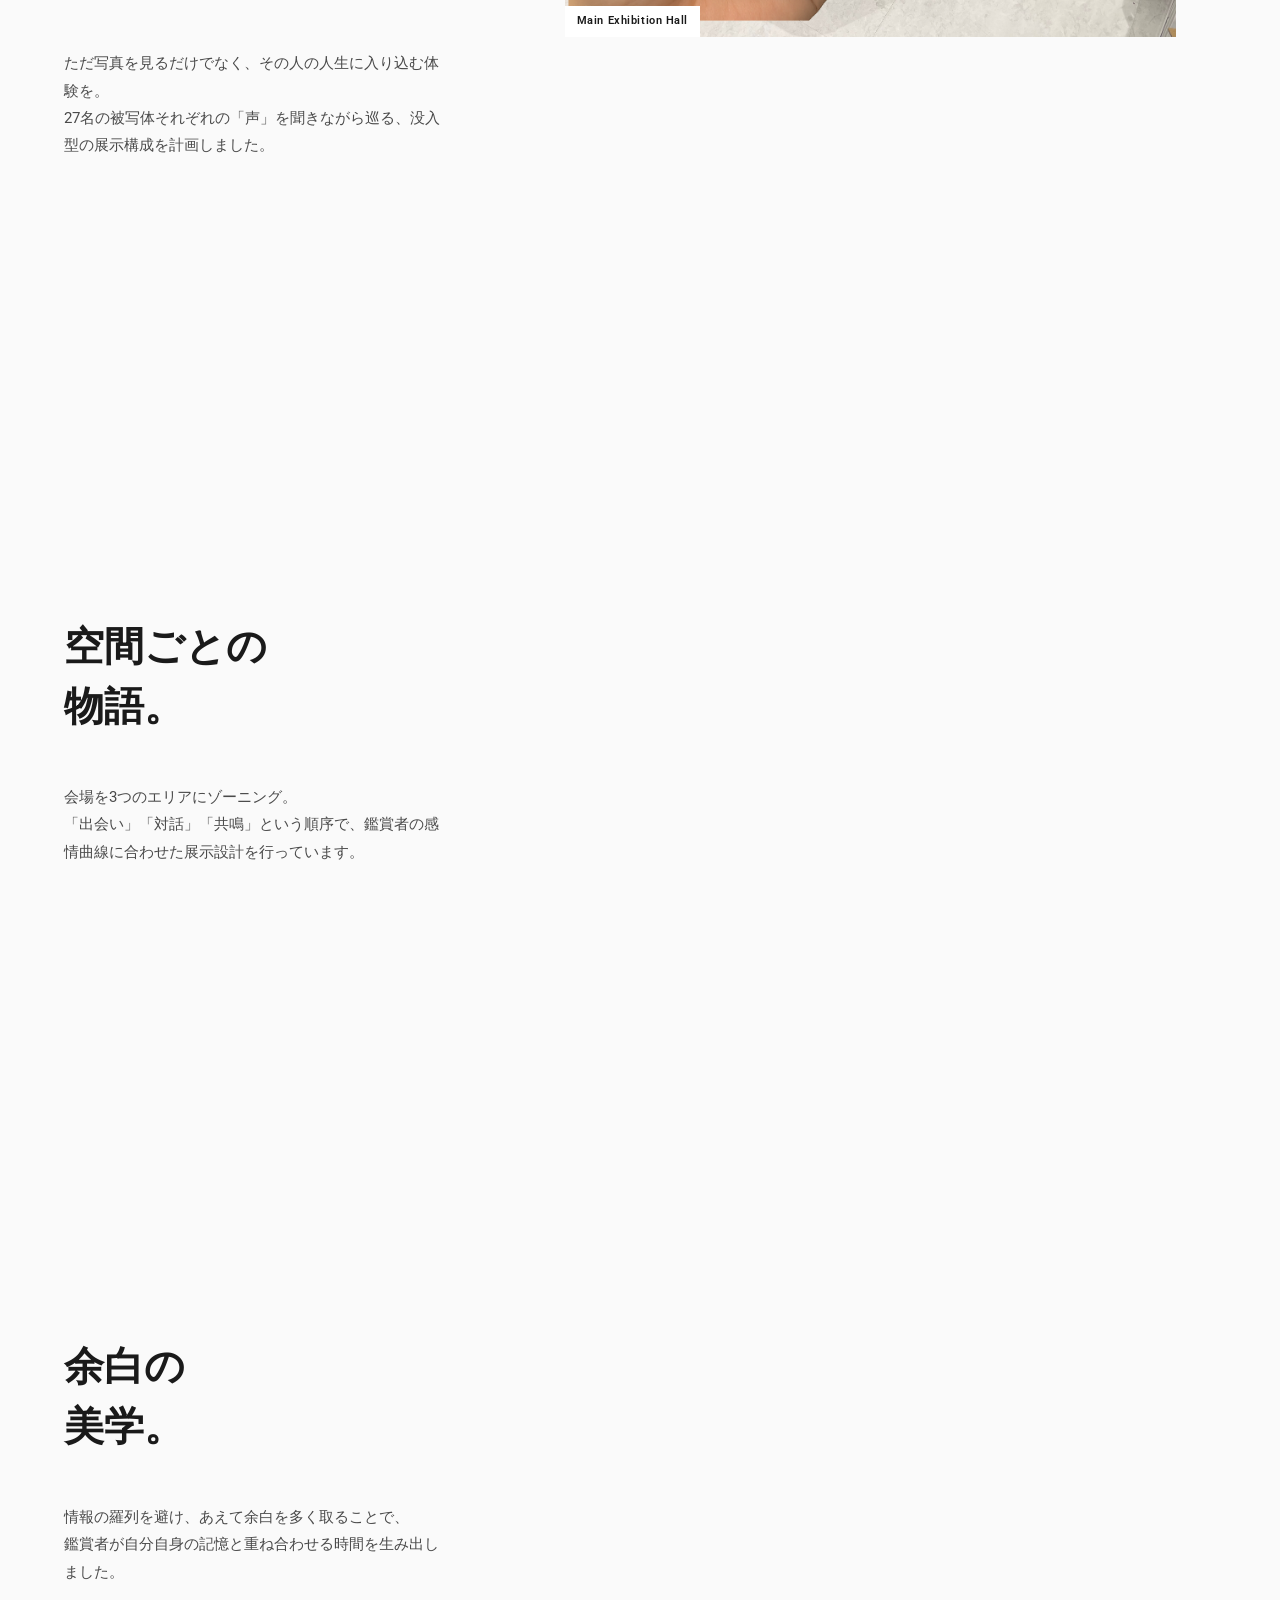
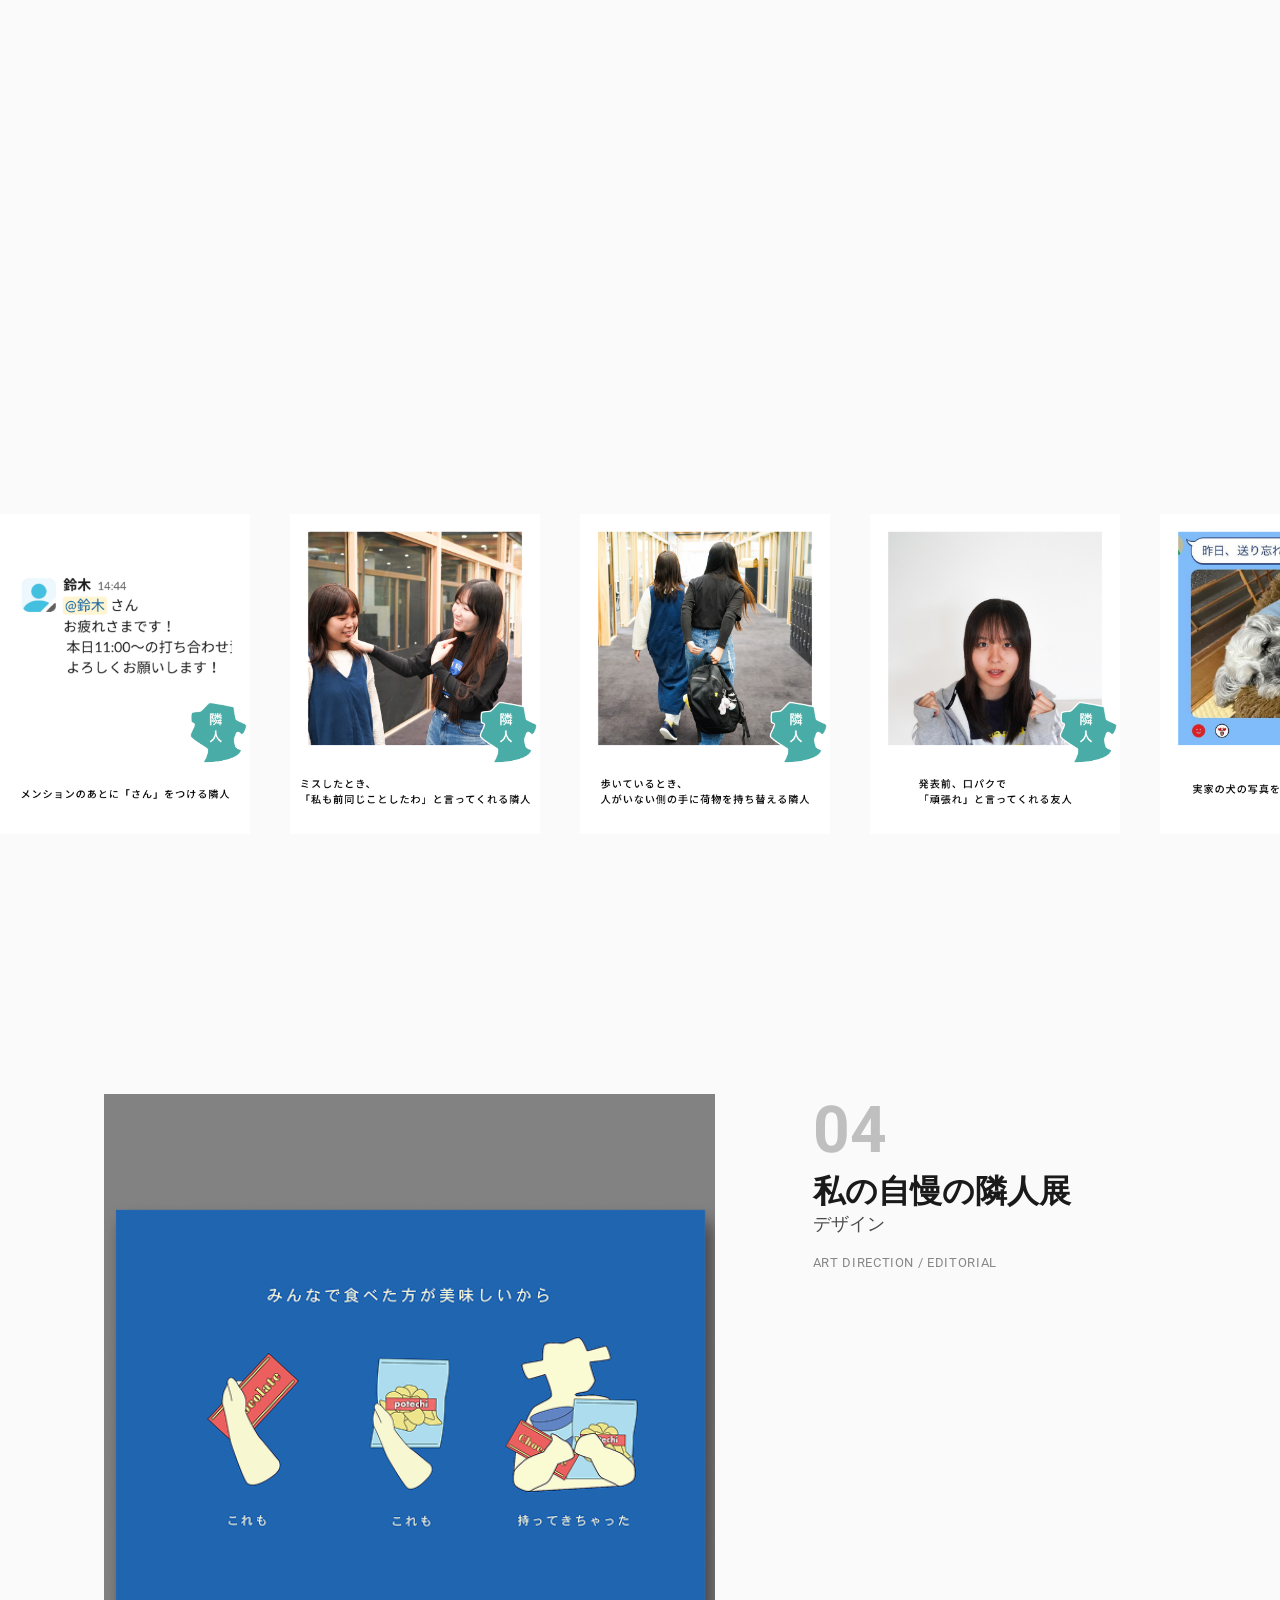
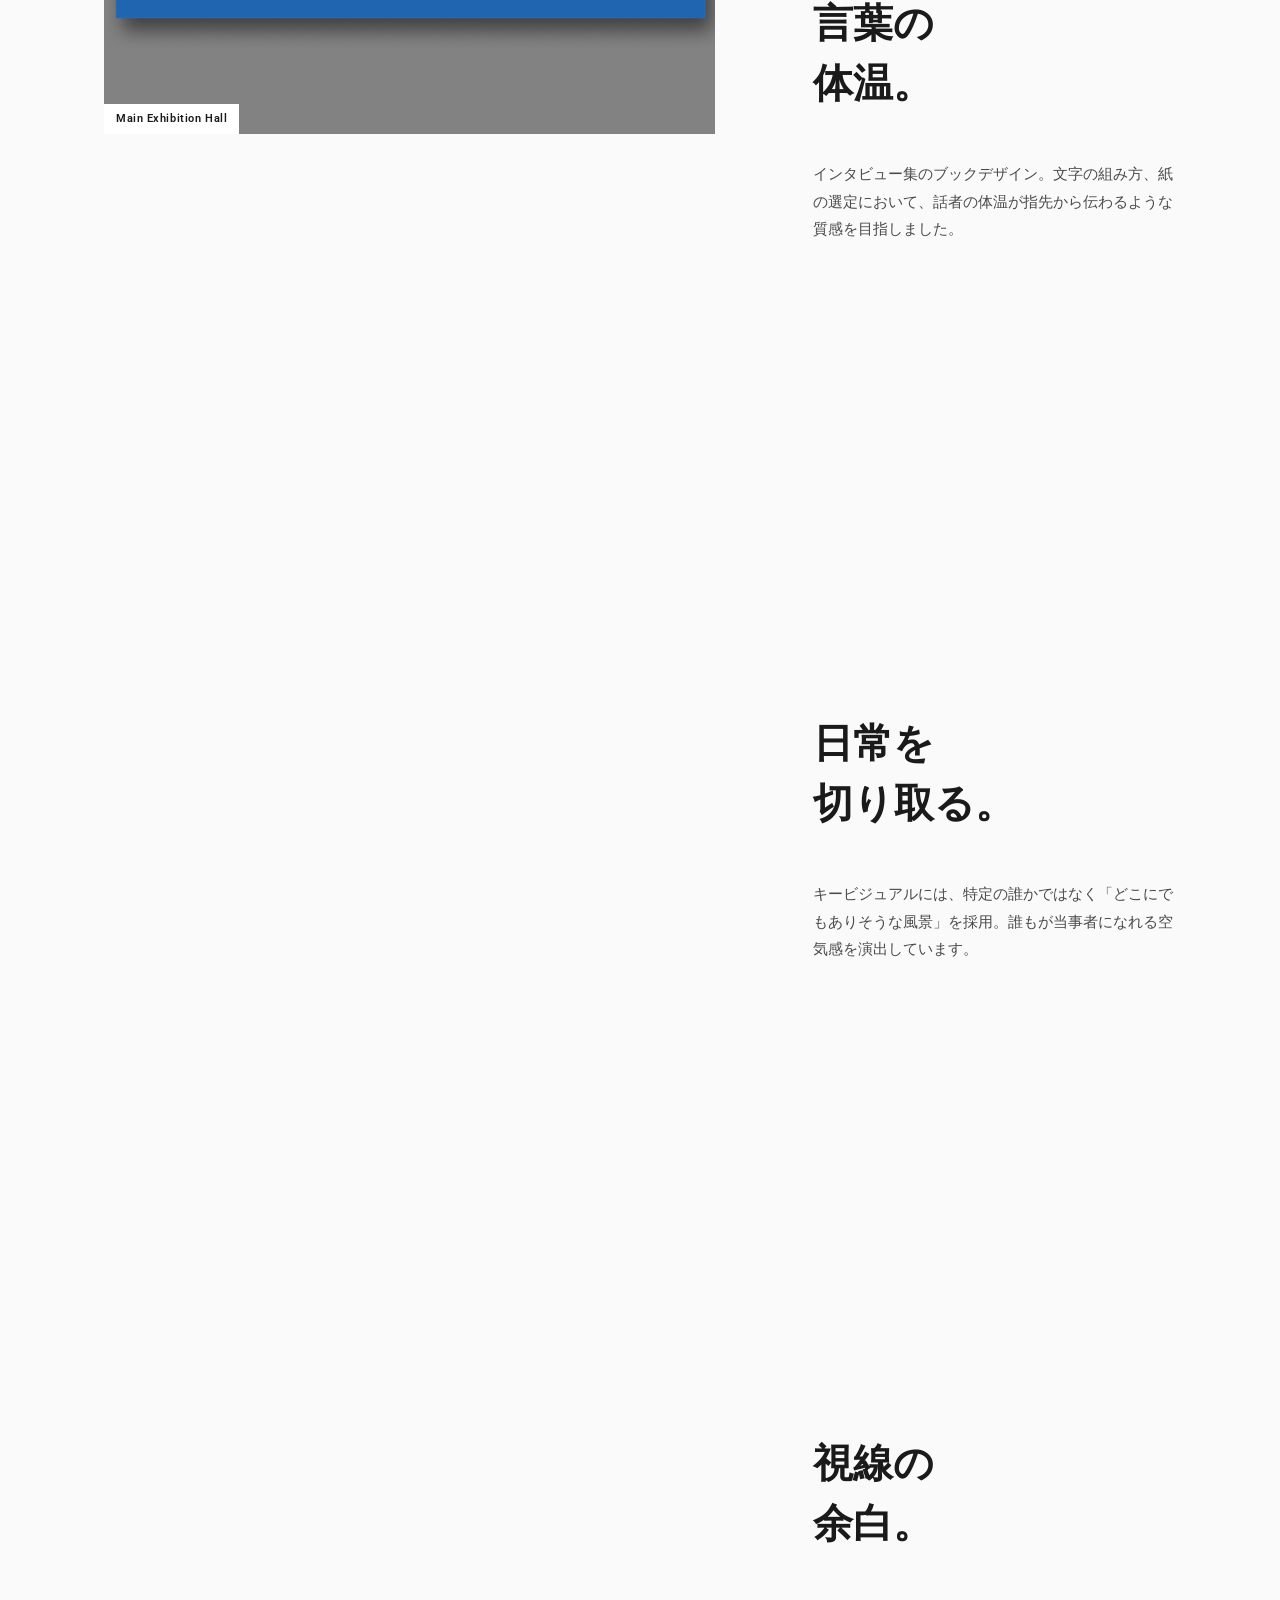
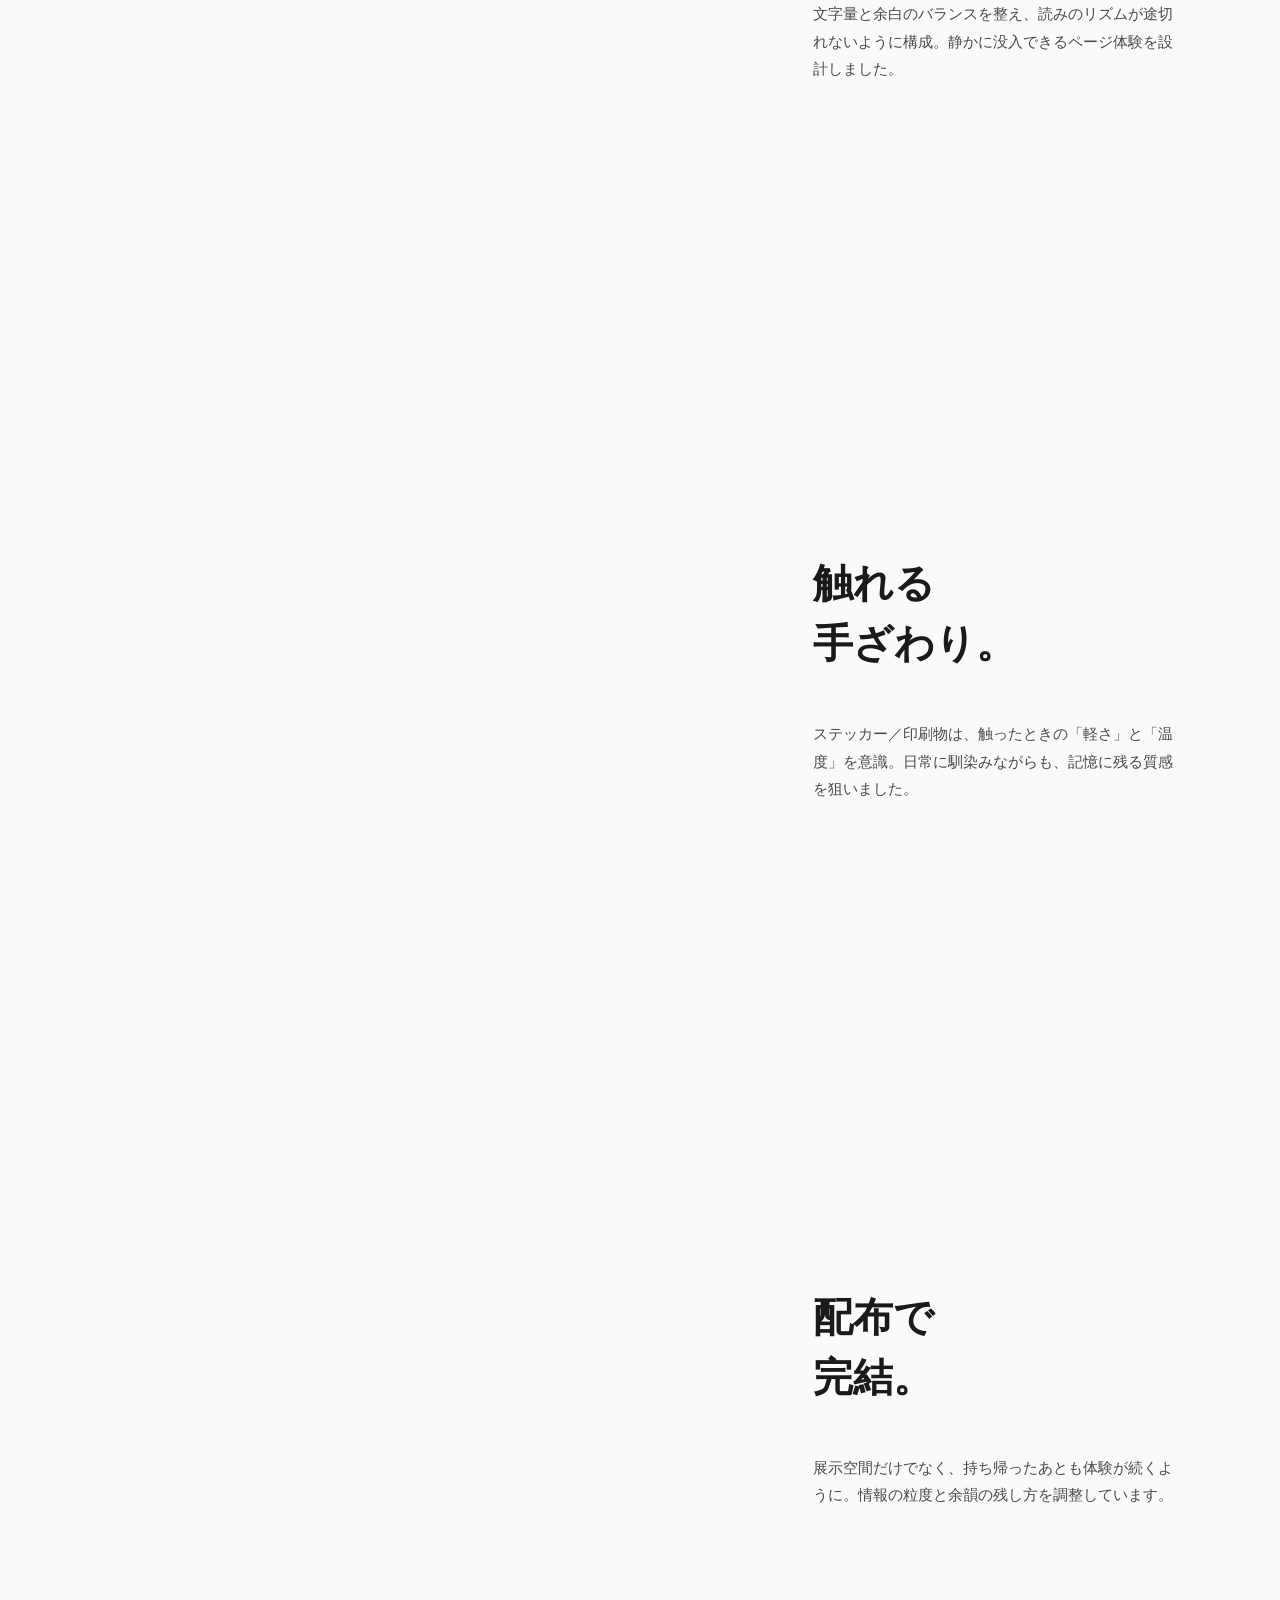
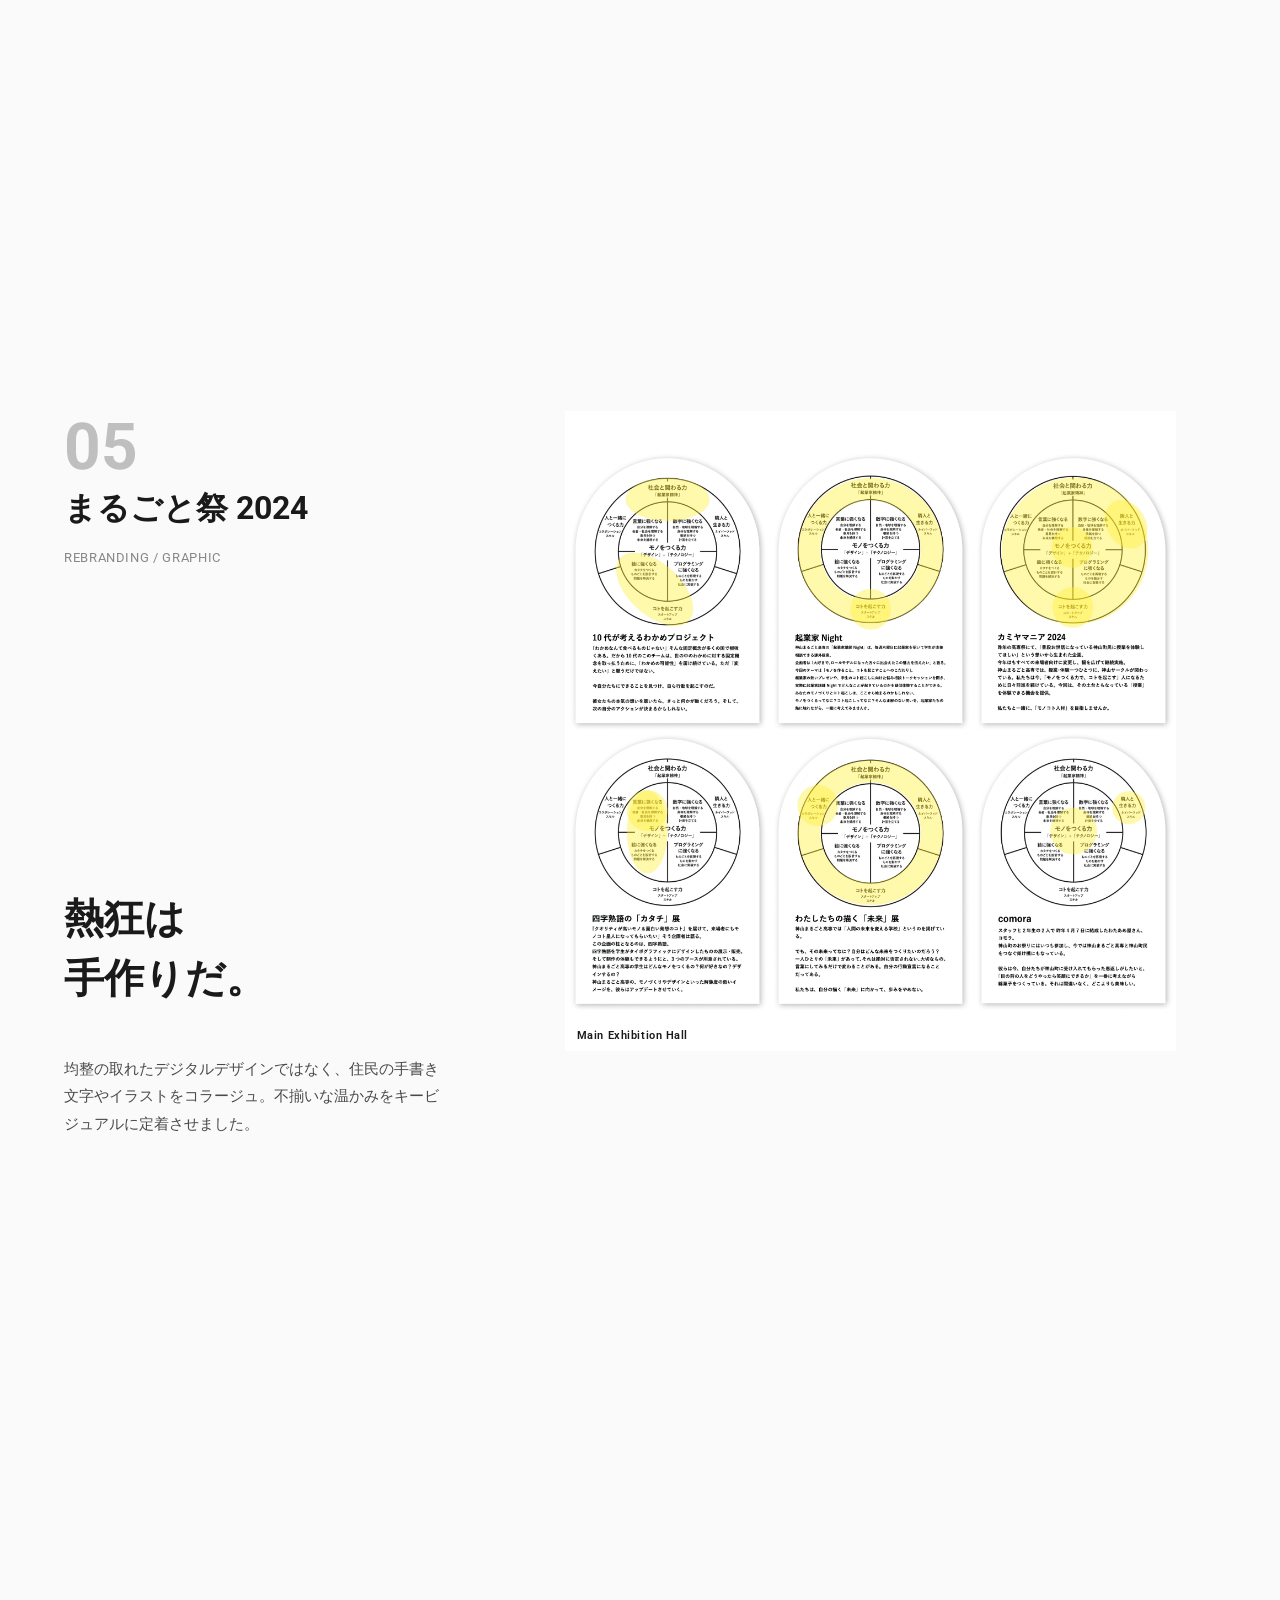
==== commit beb95cbc: "更新内容のメモ" ====
--- a/saya-portfolio/index.html
+++ b/saya-portfolio/index.html
@@ -567,32 +567,6 @@
       </div>
     </section>
 
-        <section class="marquee-section02">
-      <div class="marquee-track02">
-        <div class="marquee-content02">
-          <img src="assets/portfolio_rinjin_tenji01.png" alt="">
-          <img src="assets/portfolio_rinjin_tenji02.png" alt="">
-          <img src="assets/portfolio_rinjin_tenji03.png" alt="">
-          <img src="assets/portfolio_rinjin_tenji04.png" alt="">
-          <img src="assets/portfolio_rinjin_tenji05.png" alt="">
-          <img src="assets/portfolio_rinjin_tenji06.png" alt="">
-          <img src="assets/portfolio_rinjin_tenji07.png" alt="">
-          <img src="assets/portfolio_rinjin_tenji08.png" alt="">
-        </div>
-        <div class="marquee-content02" aria-hidden="true">
-          <img src="assets/portfolio_rinjin_tenji01.png" alt="">
-          <img src="assets/portfolio_rinjin_tenji02.png" alt="">
-          <img src="assets/portfolio_rinjin_tenji03.png" alt="">
-          <img src="assets/portfolio_rinjin_tenji04.png" alt="">
-          <img src="assets/portfolio_rinjin_tenji05.png" alt="">
-          <img src="assets/portfolio_rinjin_tenji06.png" alt="">
-          <img src="assets/portfolio_rinjin_tenji07.png" alt="">
-          <img src="assets/portfolio_rinjin_tenji08.png" alt="">
-        </div>
-      </div>
-    </section>
-
-
   </main>
 
   <section id="contact" class="section contact-section" data-orb="orb-contact">
--- a/saya-portfolio/styles.css
+++ b/saya-portfolio/styles.css
@@ -457,7 +457,31 @@
 }
 
 /* =========================================
-   10. RESPONSIVE (Mobile)
+   10. MARQUEE SECTION 02
+   ========================================= */
+.marquee-section02 {
+  padding: 80px 0;
+  overflow: hidden; white-space: nowrap; margin-bottom: 140px;
+}
+.marquee-track02 { display: flex; gap: 40px; width: fit-content; }
+.marquee-content02 {
+  display: flex; gap: 40px;
+  animation: marquee-anim var(--marquee-speed) linear infinite;
+}
+.marquee-content02 img {
+  width: 530px; height: 320px; /* 縦長比率 */
+  object-fit: cover;  transition: filter 0.3s;
+}
+
+
+@keyframes marquee-anim {
+  0% { transform: translateX(0); }
+  100% { transform: translateX(-100%); }
+}
+
+
+/* =========================================
+   11. RESPONSIVE (Mobile)
    ========================================= */
 @media (max-width: 900px) {
   .section { padding: 80px 0; }
@@ -488,8 +512,8 @@
     z-index: 5;
     width: 100vw;
     margin-left: calc(50% - 50vw);
-    padding-left: 5%;
-    padding-right: 5%;
+    padding-left: 6%;
+    padding-right: 6%;
   }
   .pj-number { font-size: 2.5rem; margin-bottom: 0.5rem; }
   .pj-title { font-size: 1.6rem; }
@@ -499,7 +523,7 @@
     width: 100%;
     aspect-ratio: 4 / 3;
     overflow: hidden;
-    margin-bottom: 1.5rem;
+    margin-bottom: 1rem;
   }
   .step-media img {
     width: 100%;
@@ -516,21 +540,22 @@
     min-height: auto;
     opacity: 1; /* スマホでは常時表示 */
     padding-right: 0;
-    margin-bottom: 3rem;
+    margin-bottom: 4rem;
     background: transparent;
     padding: 0;
     border-radius: 0;
     box-shadow: none;
   }
   .step-catch { font-size: 1.4rem; }
-
-  .marquee-content02 img {
-    width: 260px;
-    height: 170px;
-  }
-  
+  .step-catch { margin-bottom: 1rem; }
+  .step-desc { margin-top: 0.5rem; }
+
   /* Reset Flip Padding */
   .project--flip .text-side { padding-left: 0; }
+  .project--flip .sticky-title-wrapper {
+    padding-left: 6%;
+    padding-right: 6%;
+  }
 
   /* Grid Adjustments for Mobile */
   .grid-4 { grid-template-columns: 1fr; grid-template-rows: repeat(4, 1fr); gap: 10px; }
@@ -539,25 +564,3 @@
   .contact-form { padding: 1.5rem; }
 }
 
-/* =========================================
-   11. MARQUEE SECTION 02
-   ========================================= */
-.marquee-section02 {
-  padding: 80px 0;
-  overflow: hidden; white-space: nowrap; margin-bottom: 140px;
-}
-.marquee-track02 { display: flex; gap: 40px; width: fit-content; }
-.marquee-content02 {
-  display: flex; gap: 40px;
-  animation: marquee-anim var(--marquee-speed) linear infinite;
-}
-.marquee-content02 img {
-  width: 530px; height: 320px; /* 縦長比率 */
-  object-fit: cover;  transition: filter 0.3s;
-}
-
-
-@keyframes marquee-anim {
-  0% { transform: translateX(0); }
-  100% { transform: translateX(-100%); }
-}
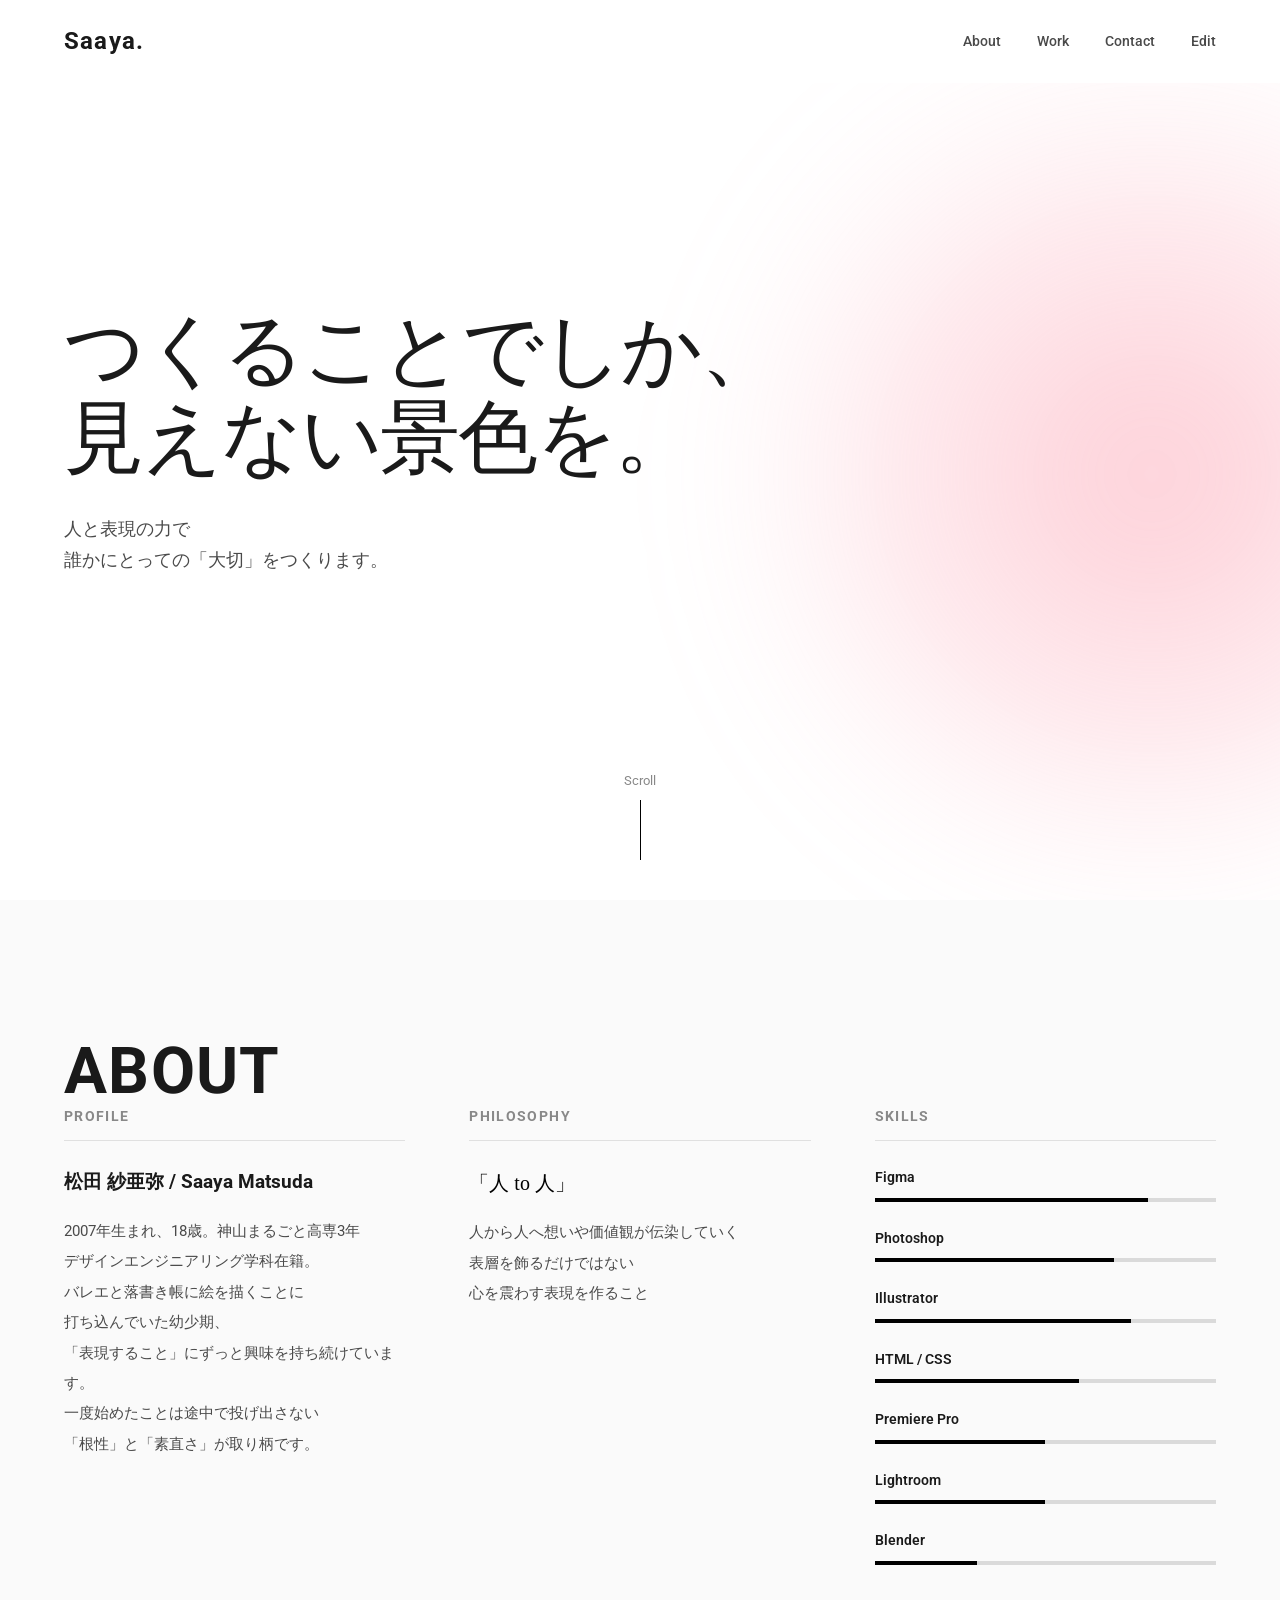
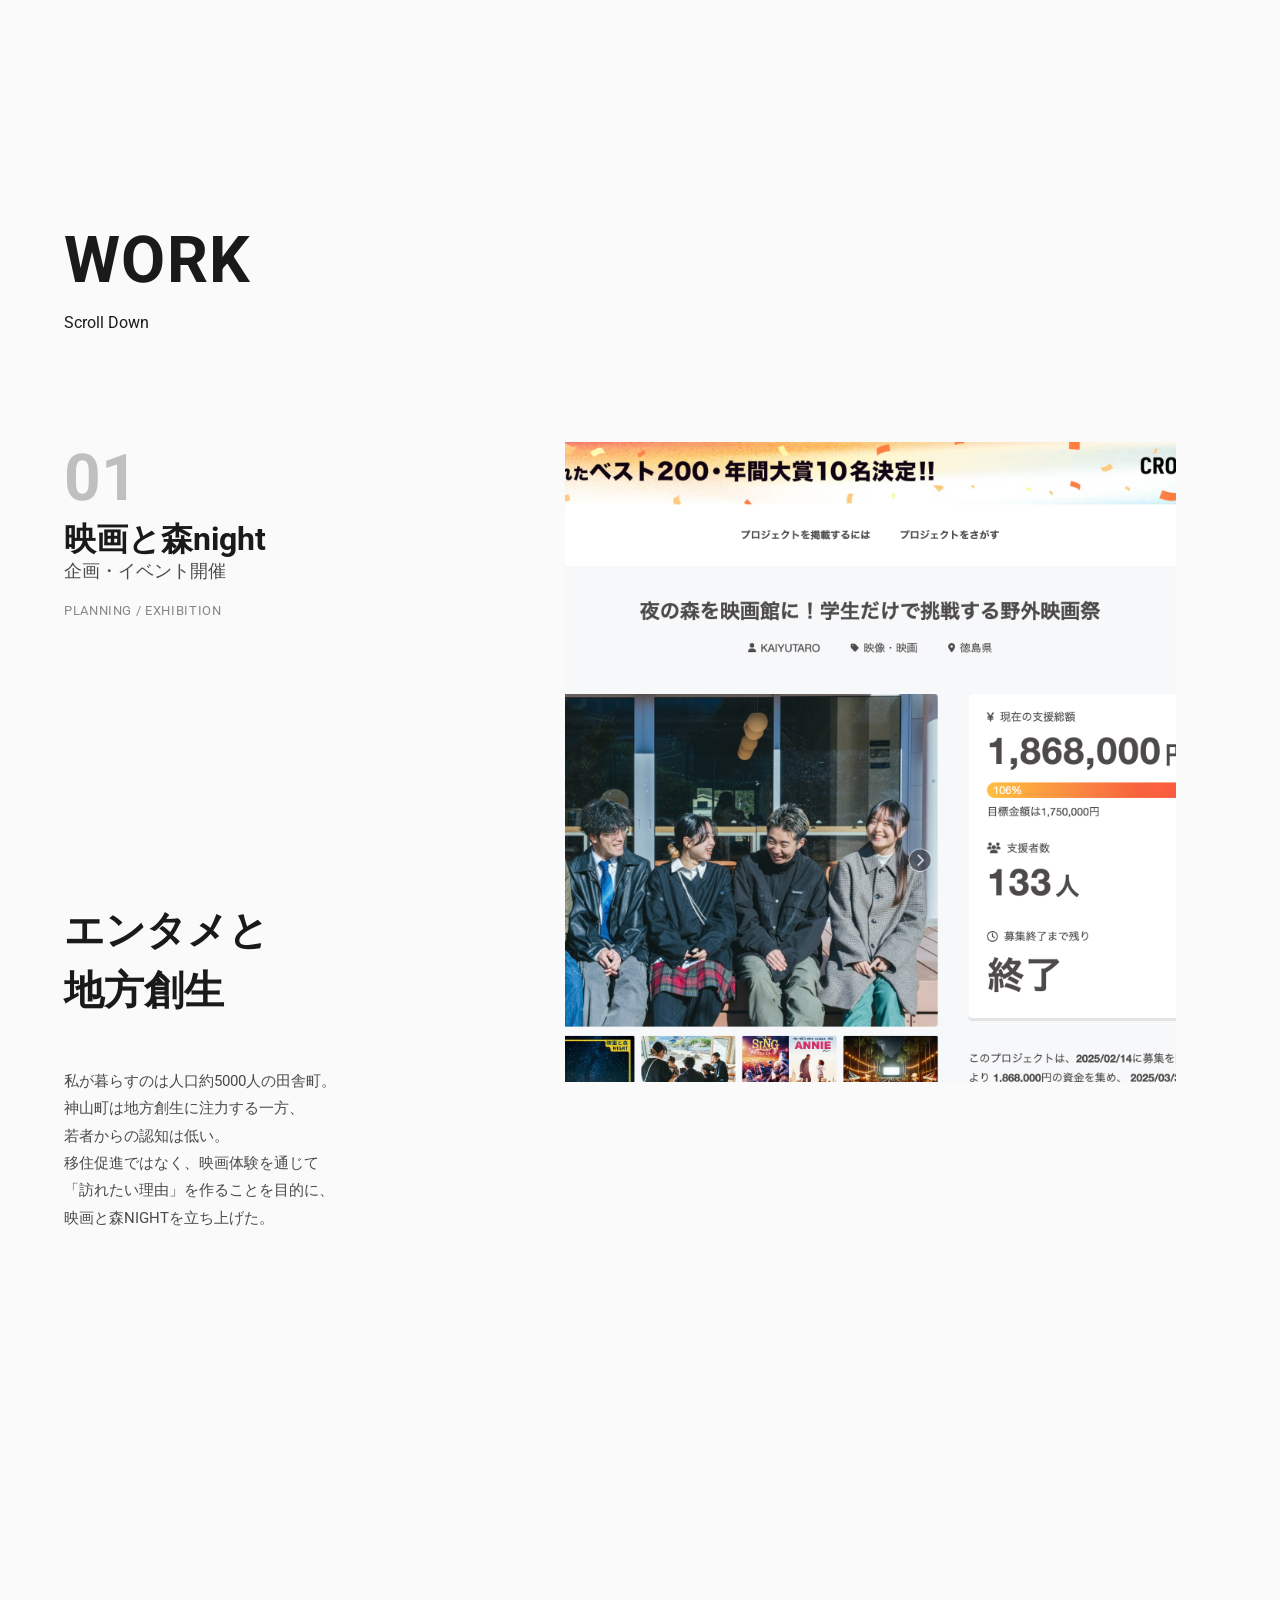
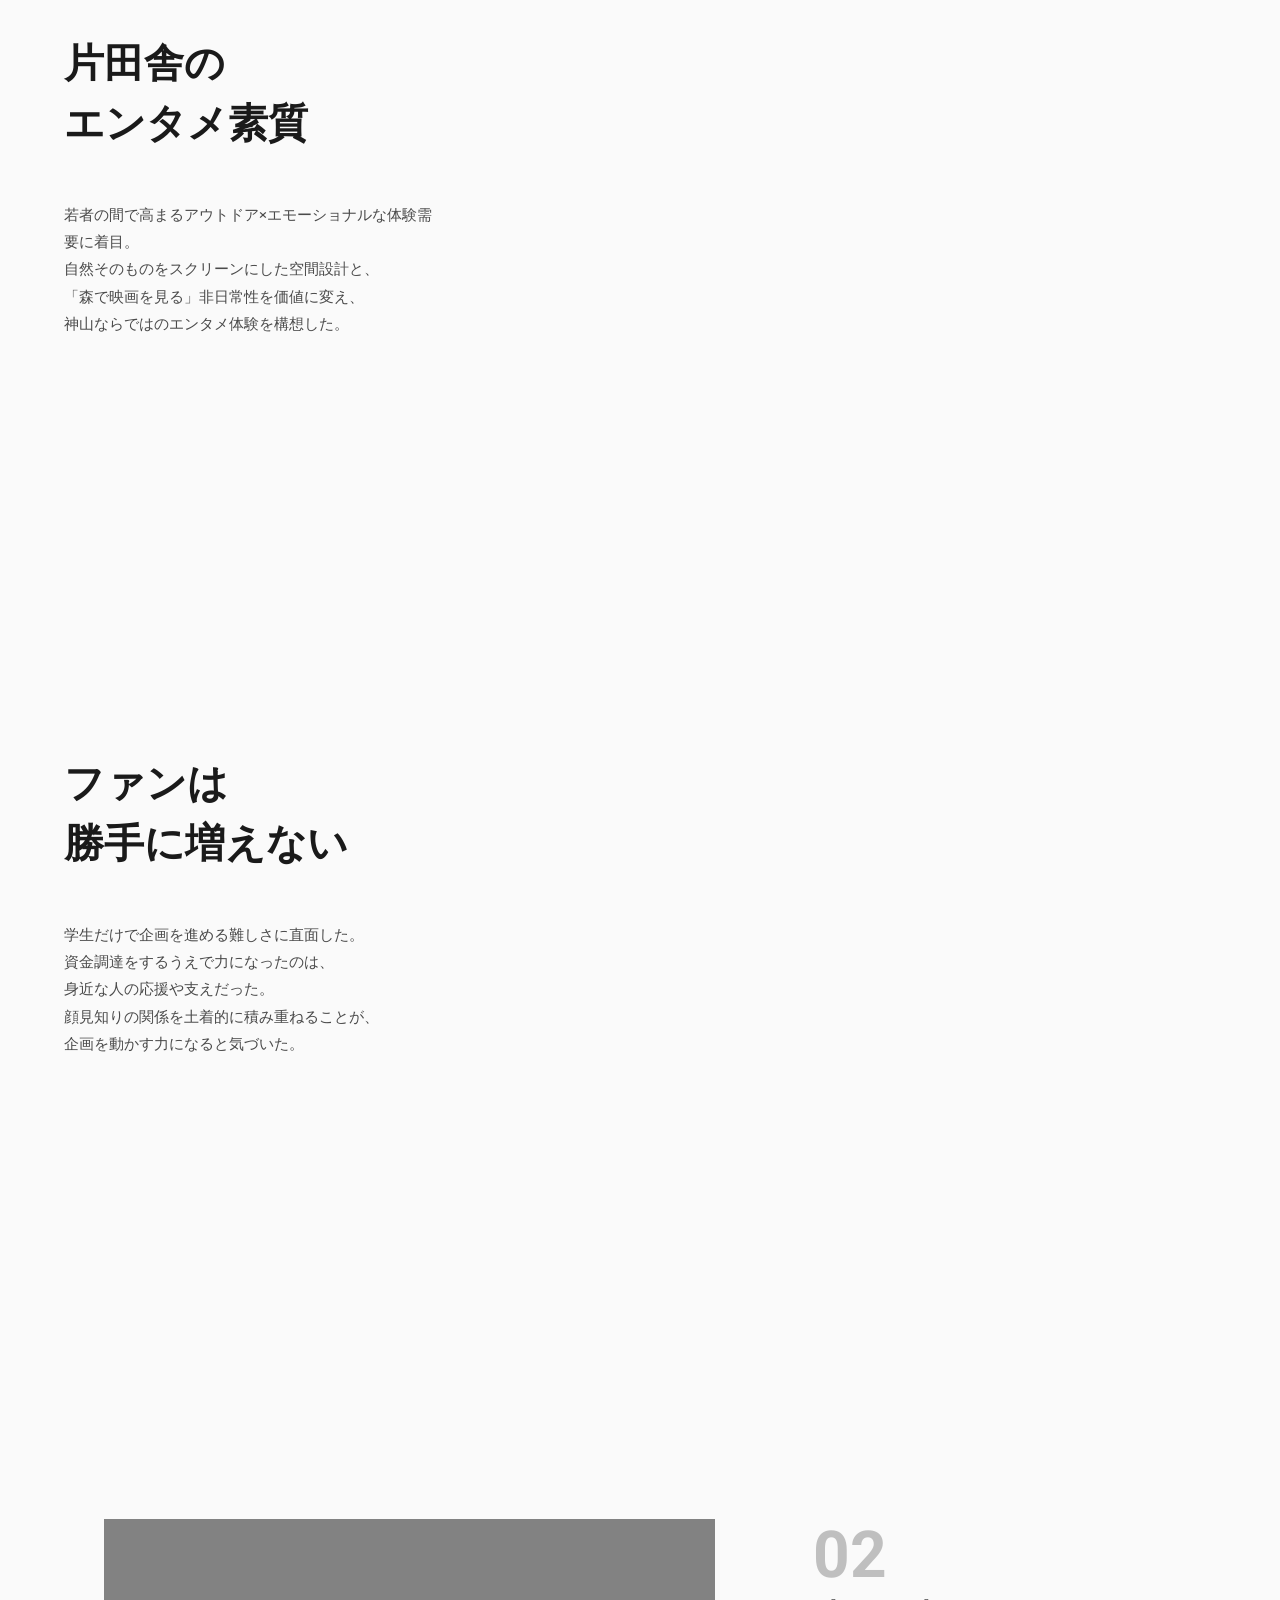
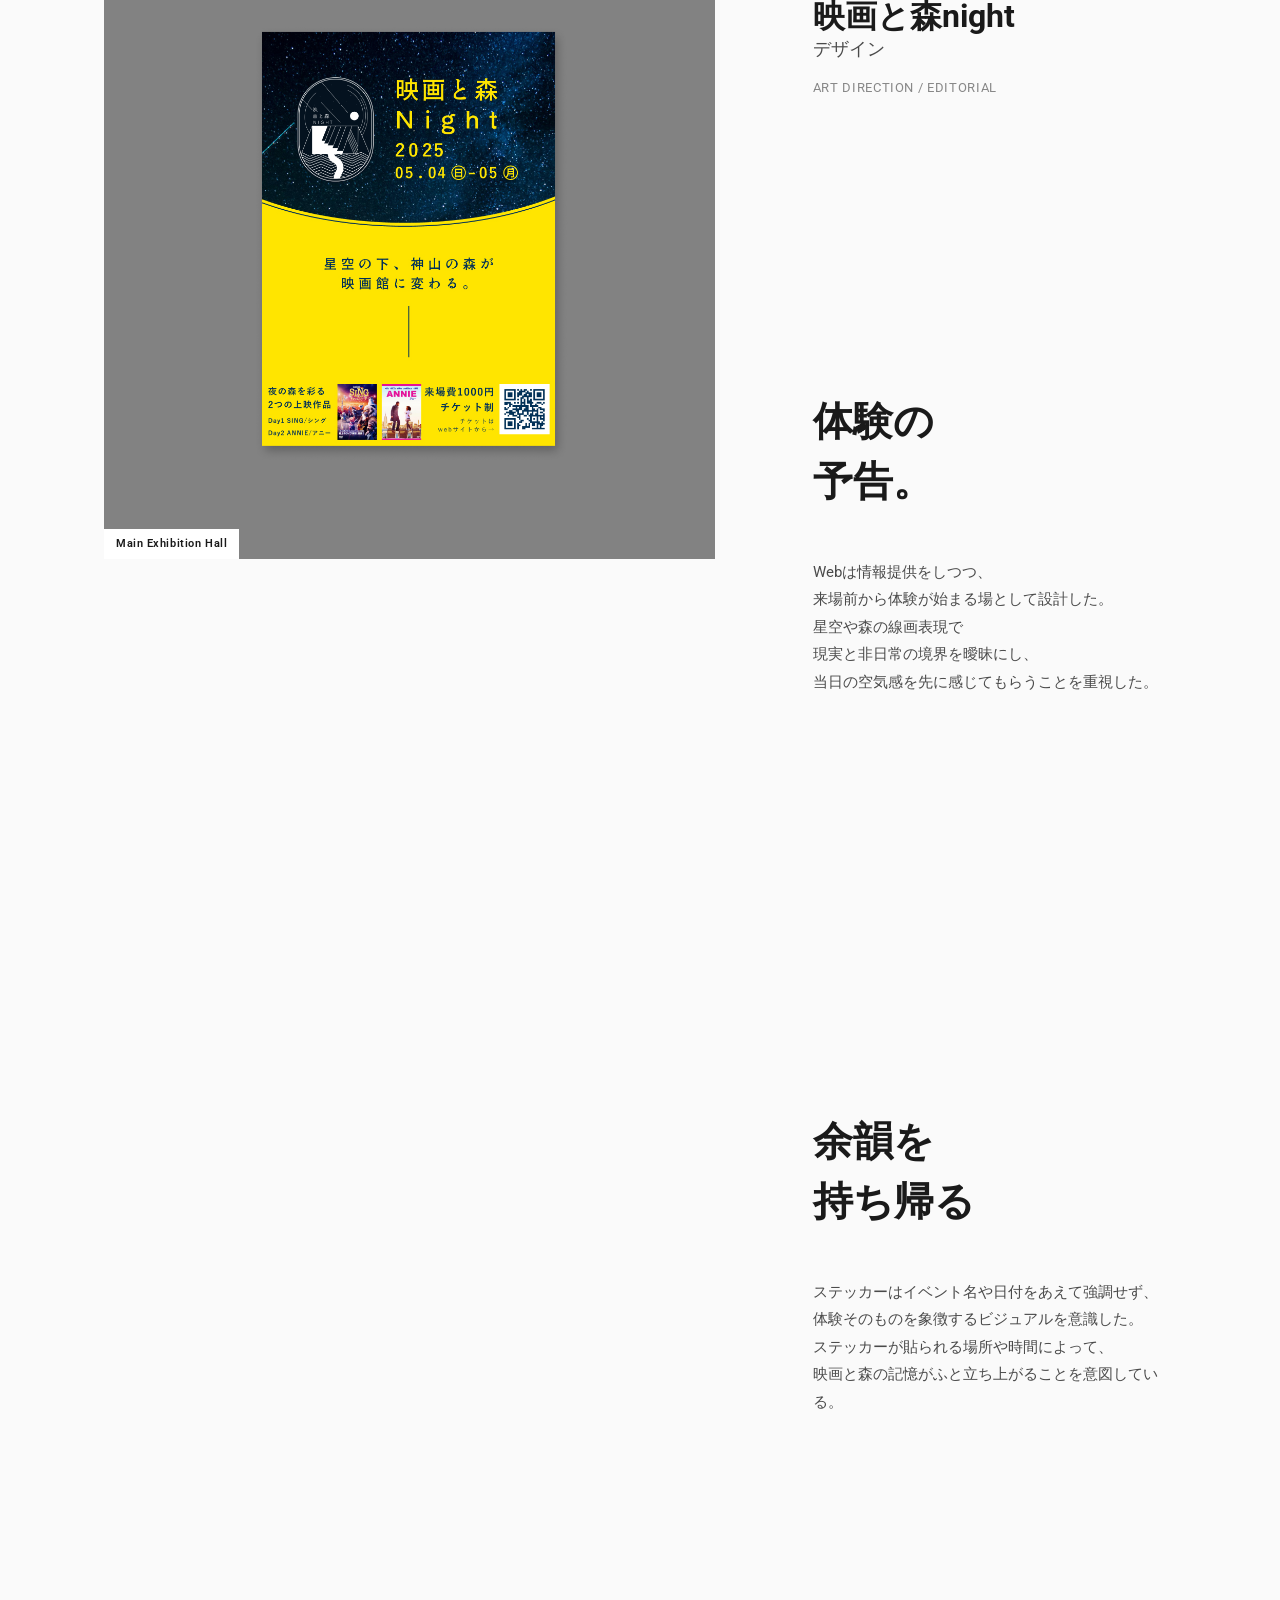
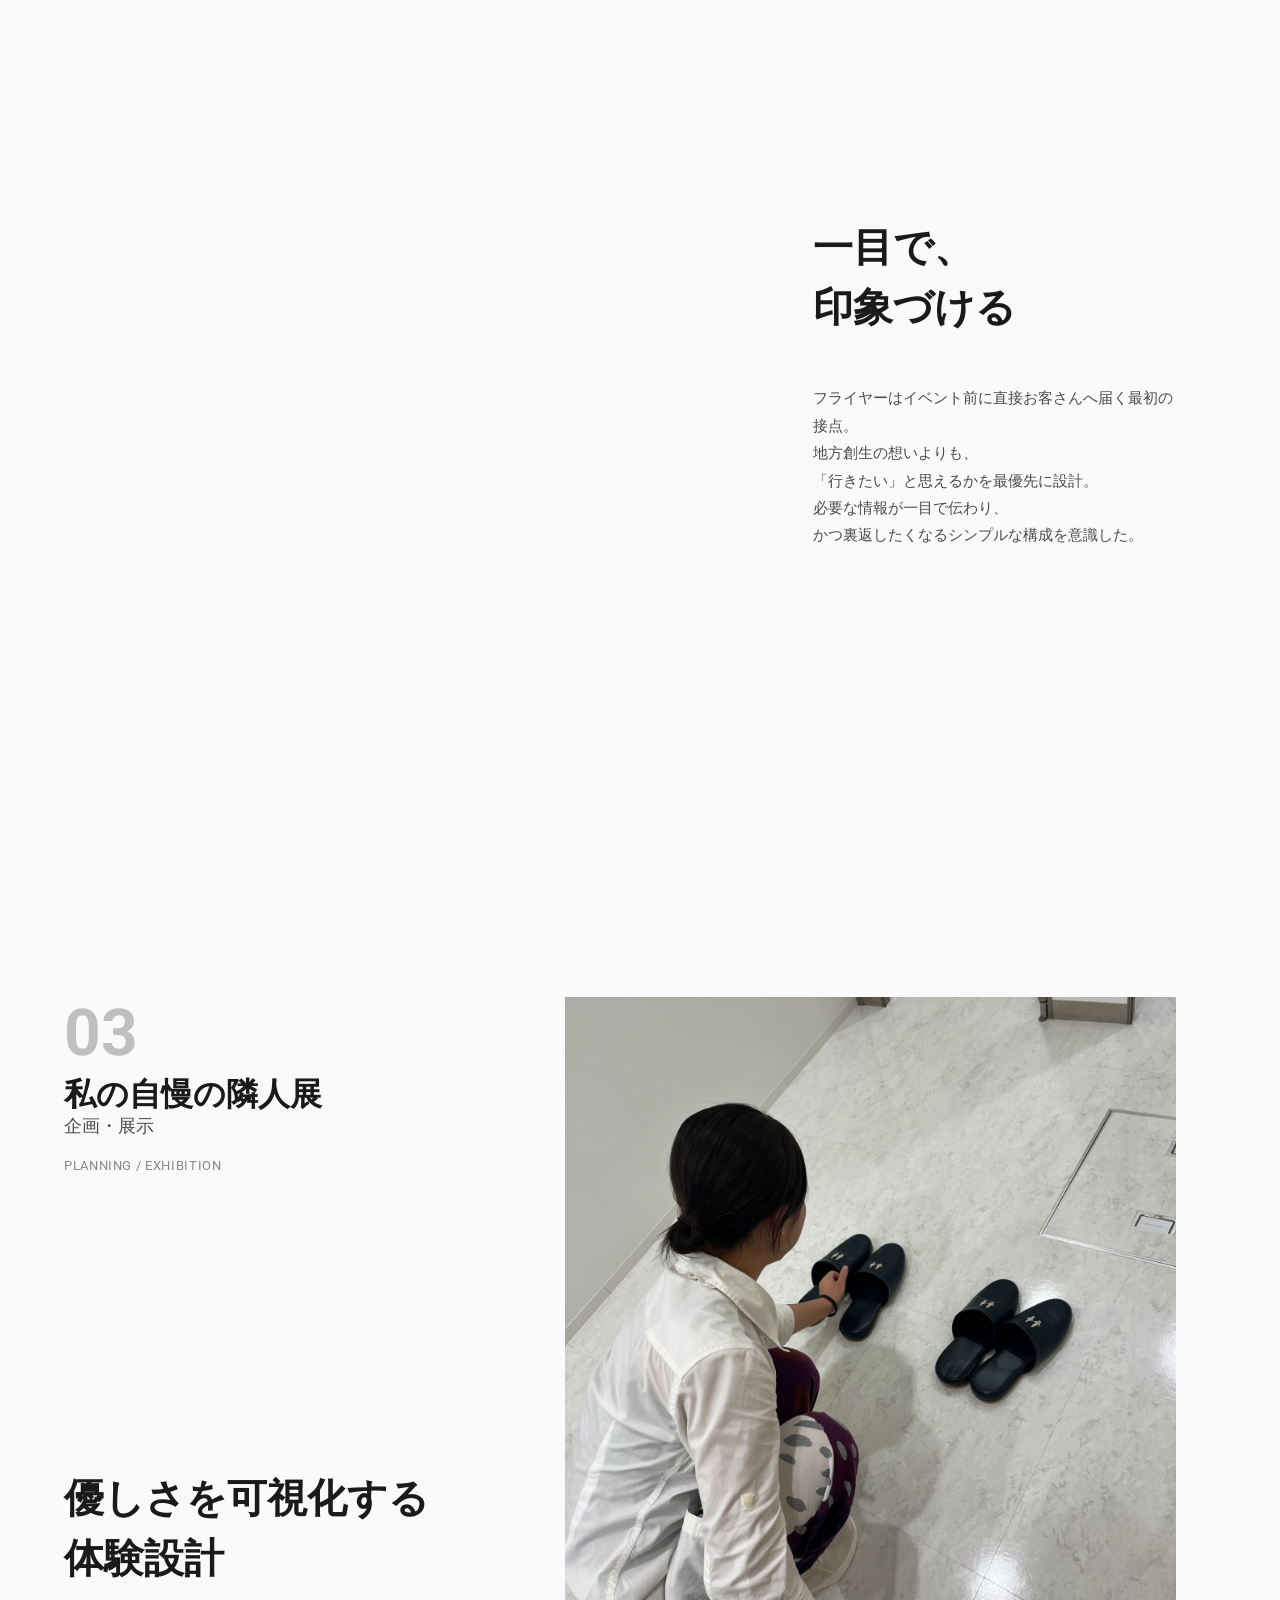
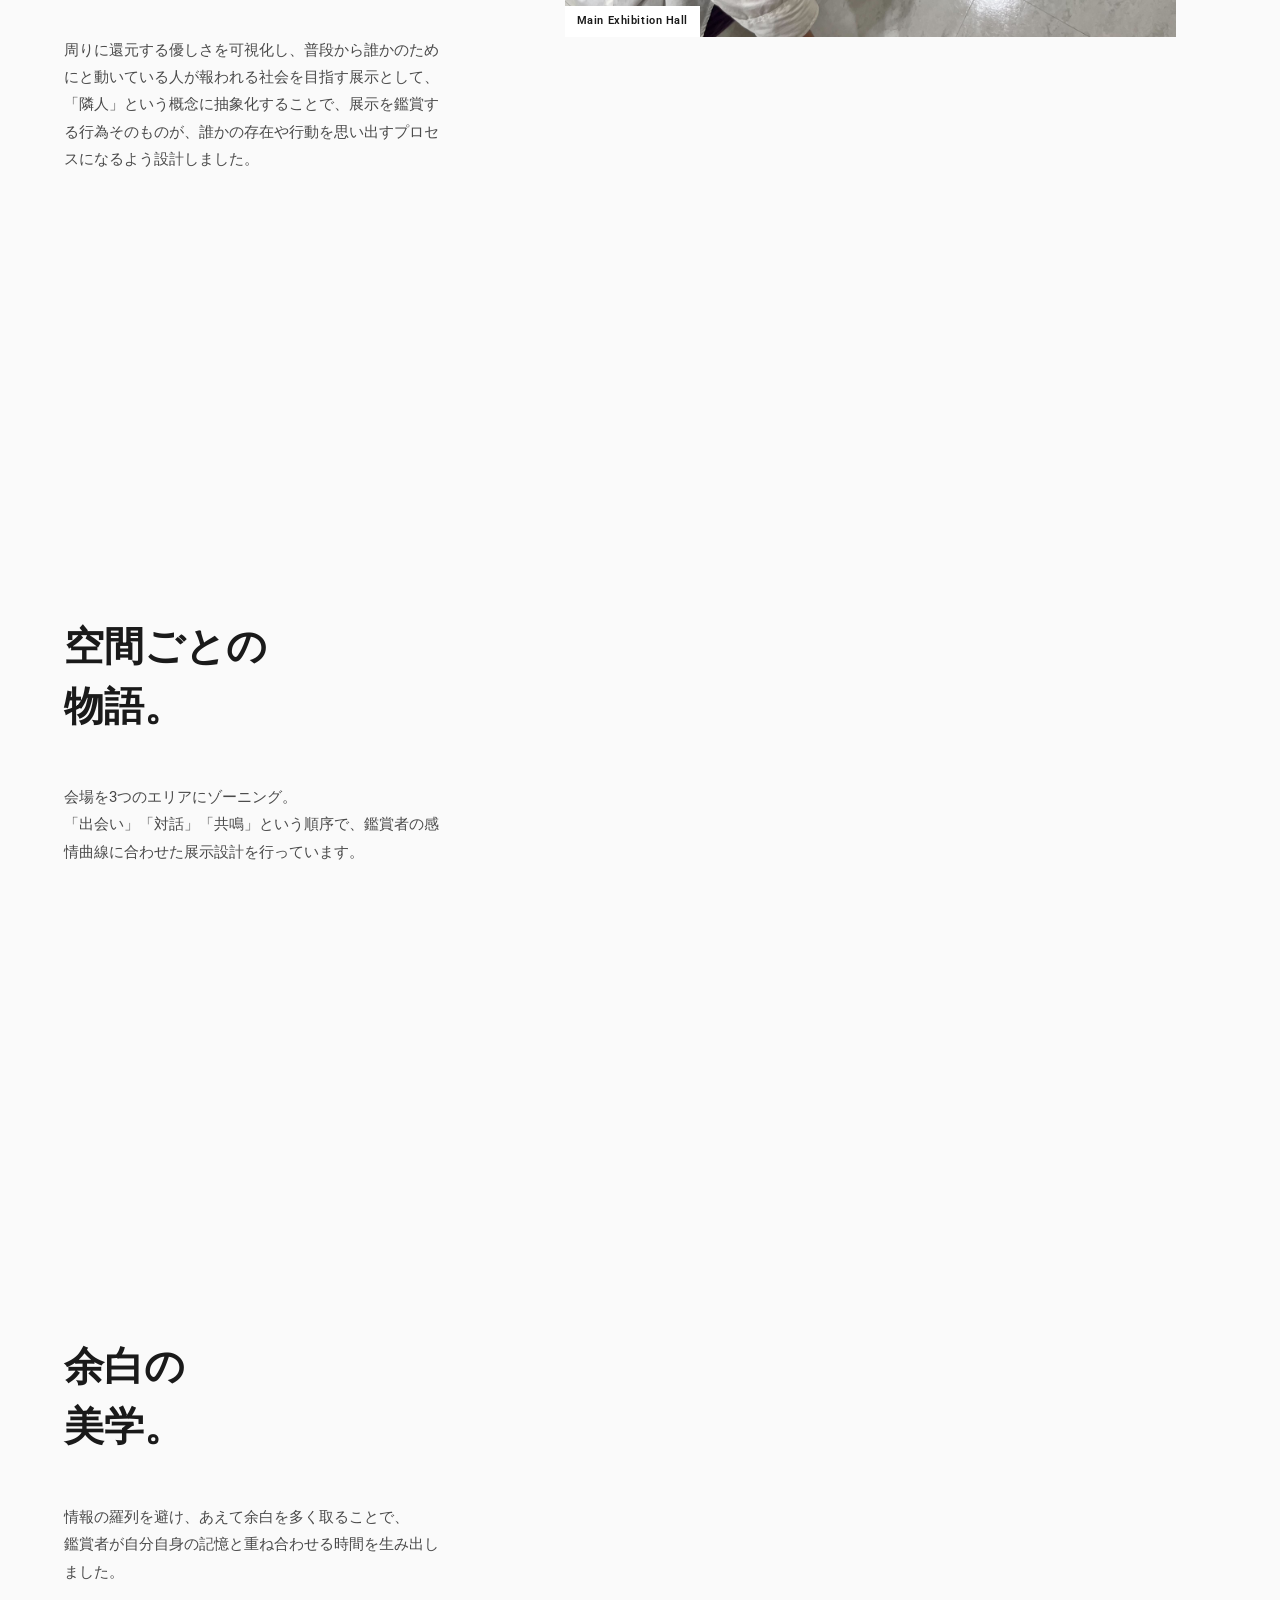
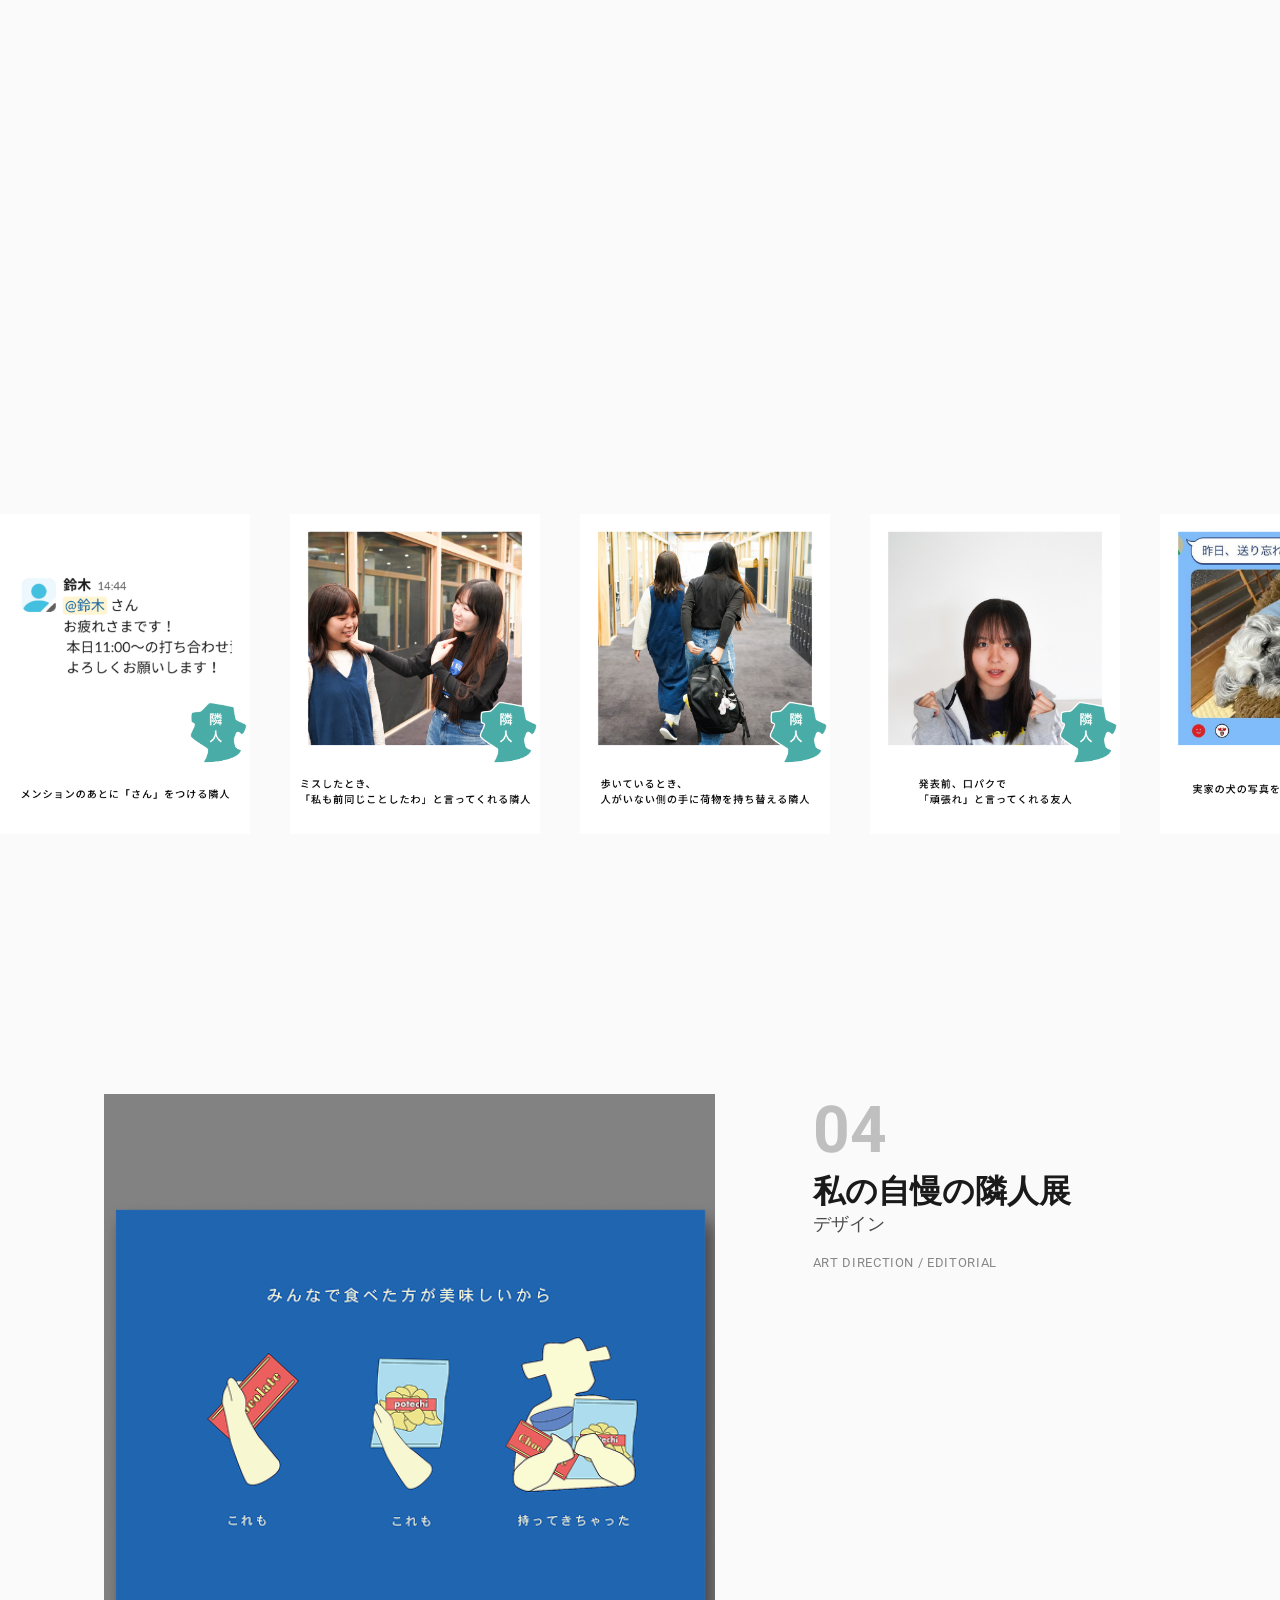
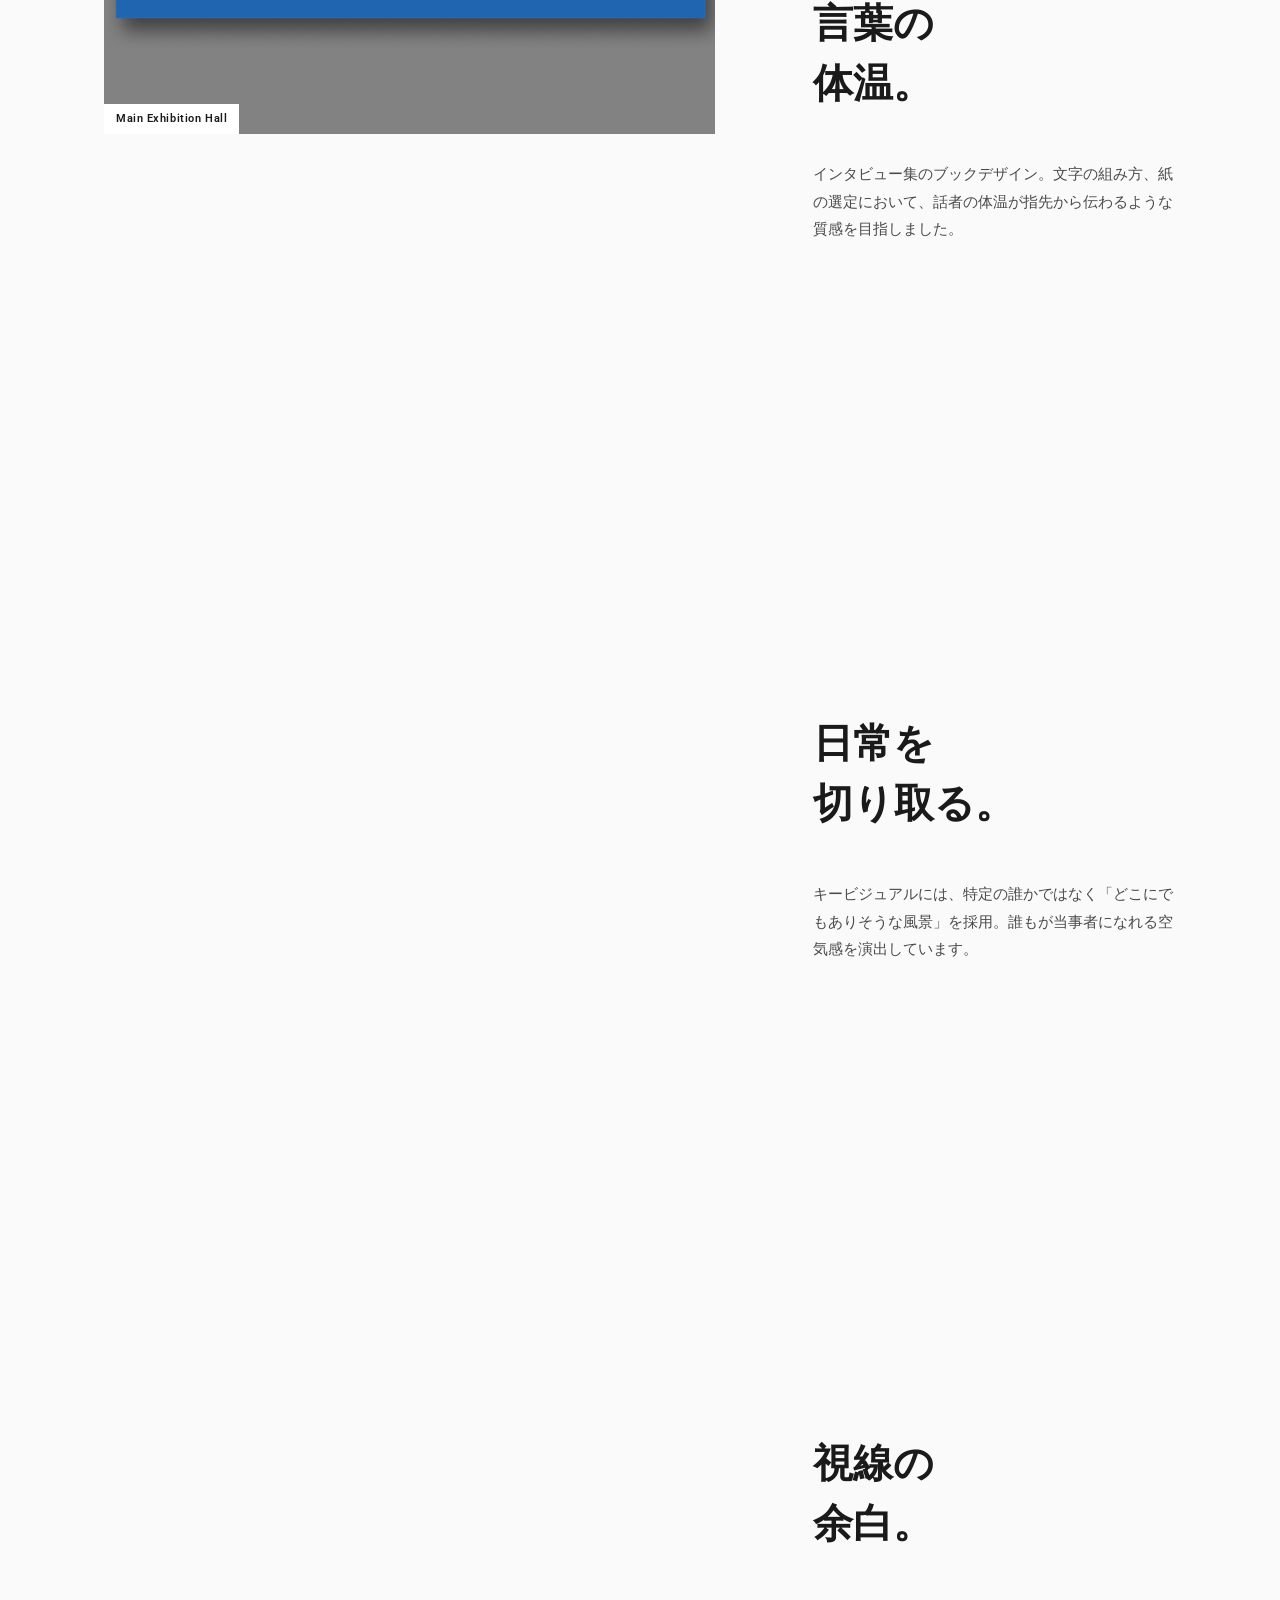
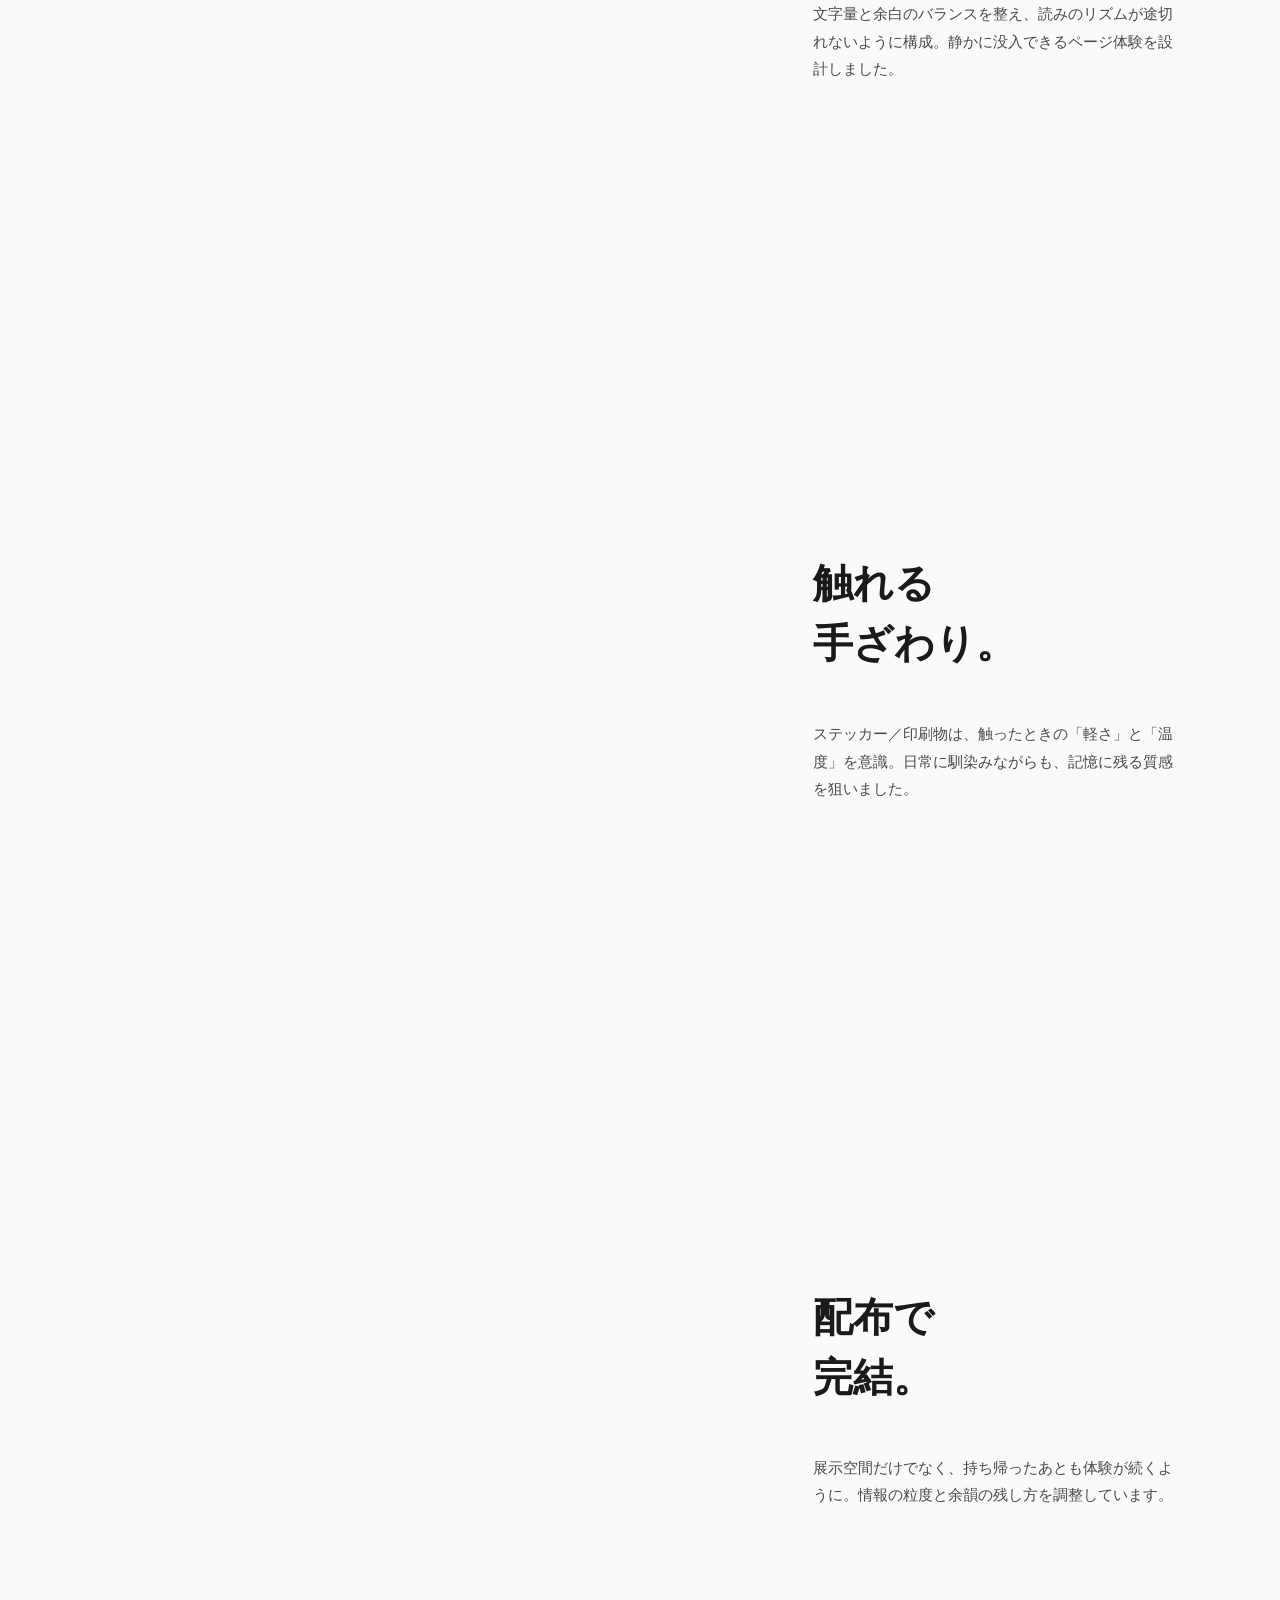
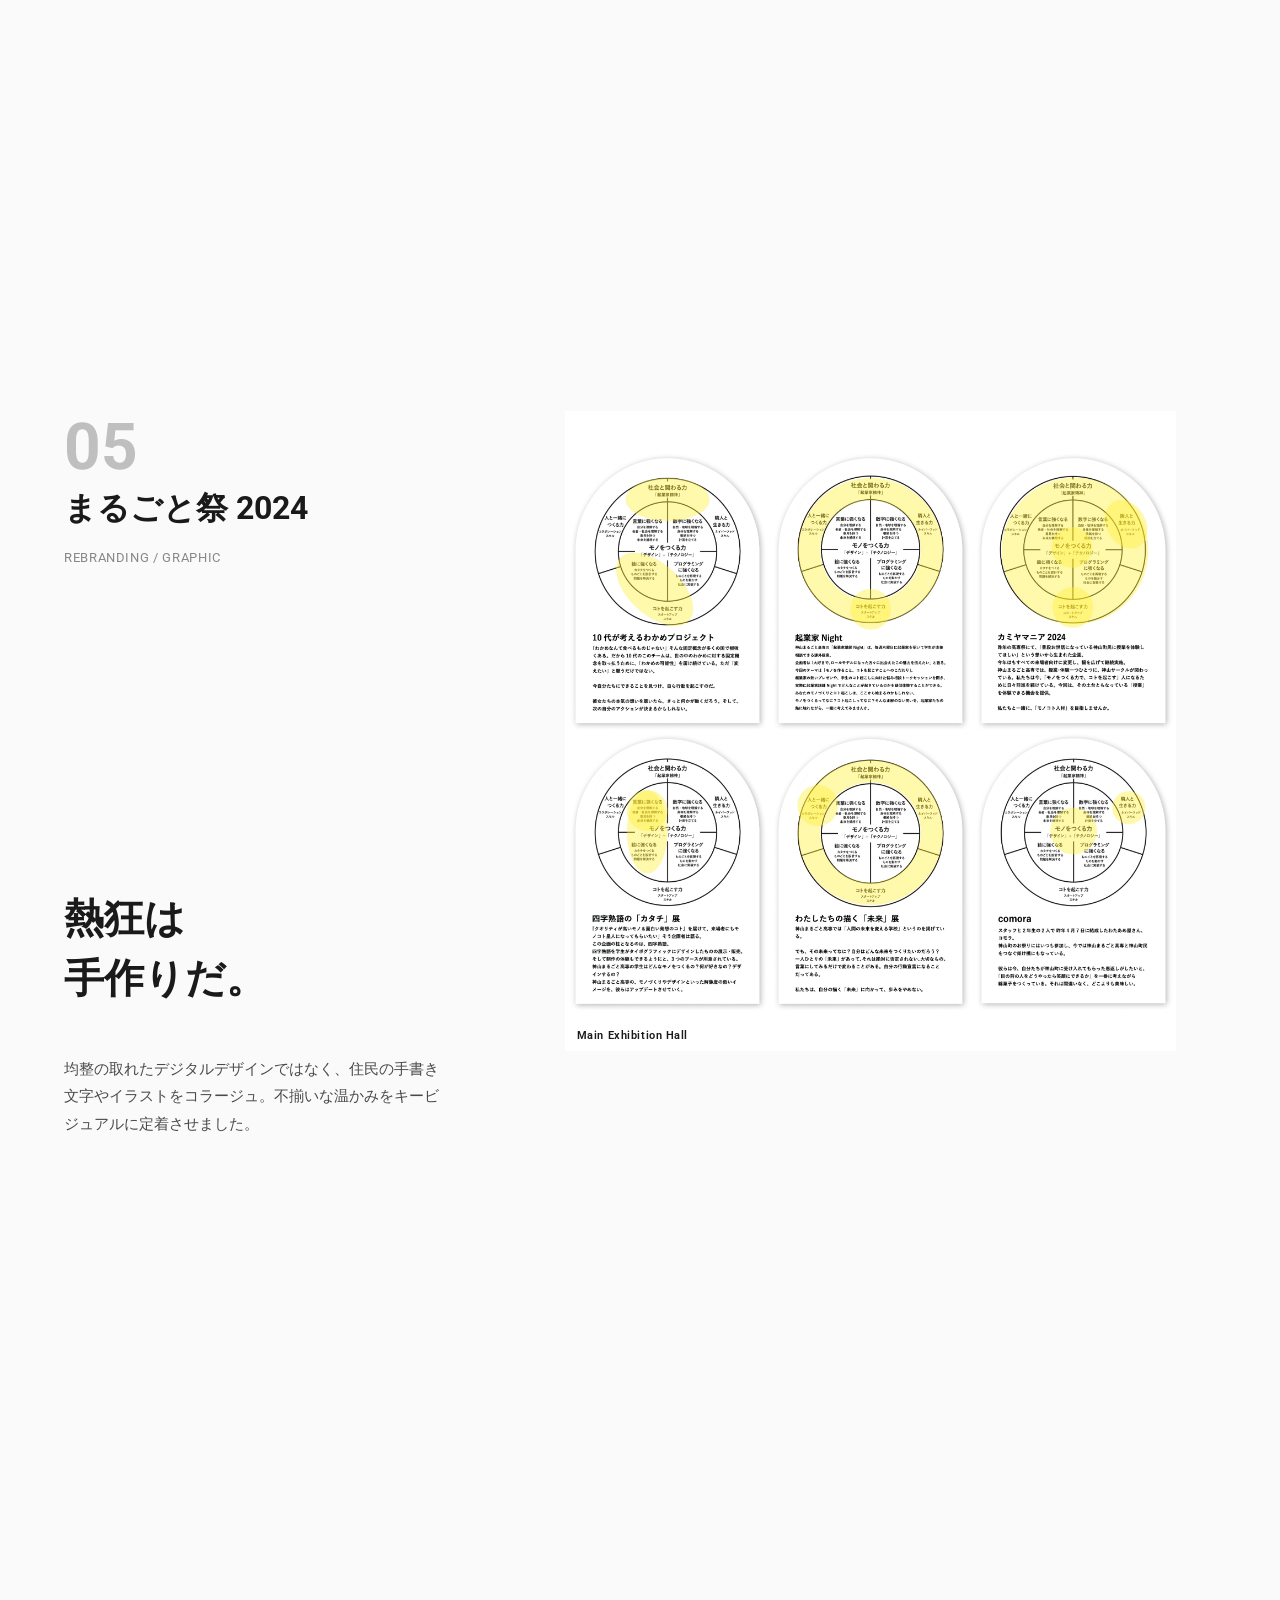
==== commit ab7327b0: "更新内容のメモ" ====
--- a/saya-portfolio/index.html
+++ b/saya-portfolio/index.html
@@ -262,10 +262,10 @@
 
           <div class="steps-wrapper">
             <div class="step" data-target="pj03-img1">
-              <h3 class="step-catch">「知る」から<br>「感じる」へ。</h3>
-              <p class="step-desc">
-                ただ写真を見るだけでなく、その人の人生に入り込む体験を。<br>
-                27名の被写体それぞれの「声」を聞きながら巡る、没入型の展示構成を計画しました。
+              <h3 class="step-catch">優しさを可視化する<br>体験設計</h3>
+              <p class="step-desc">
+                周りに還元する優しさを可視化し、普段から誰かのためにと動いている人が報われる社会を目指す展示として、<br>
+                「隣人」という概念に抽象化することで、展示を鑑賞する行為そのものが、誰かの存在や行動を思い出すプロセスになるよう設計しました。
               </p>
             </div>
             <div class="step" data-target="pj03-img2">
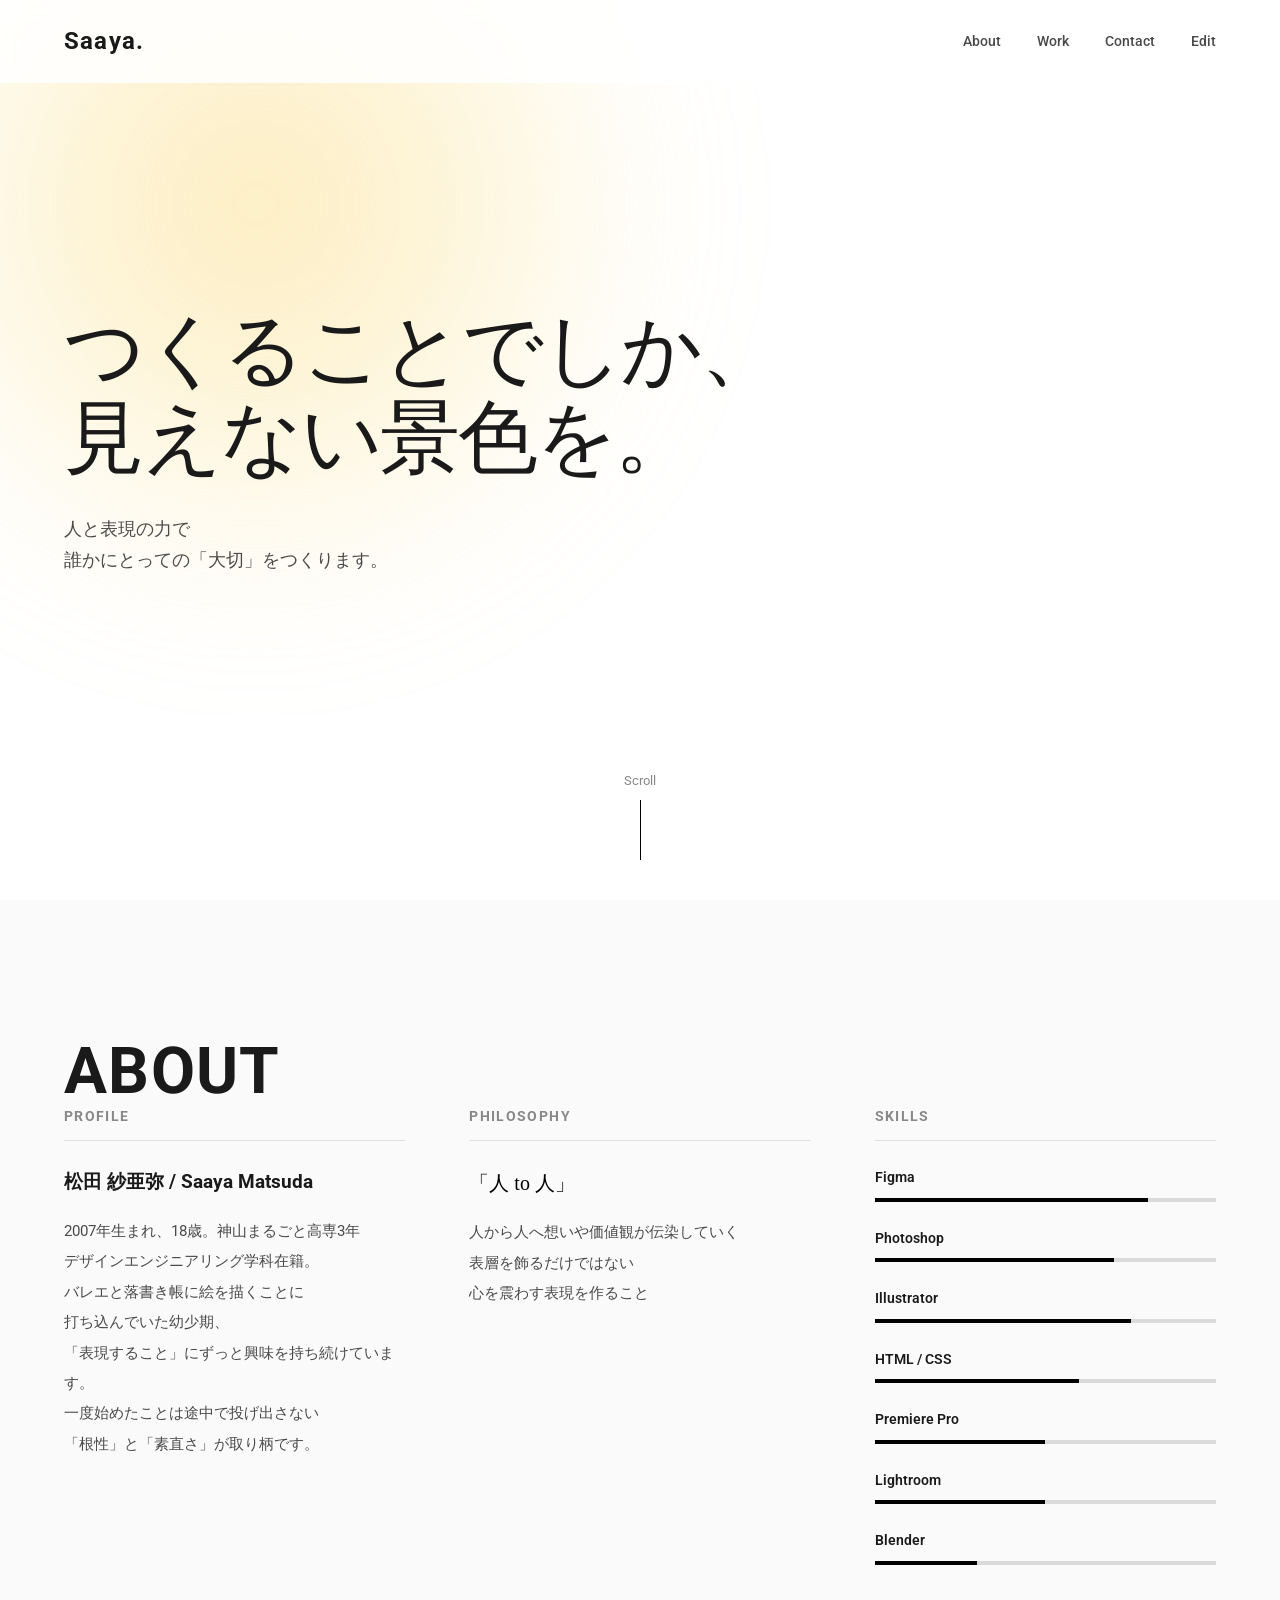
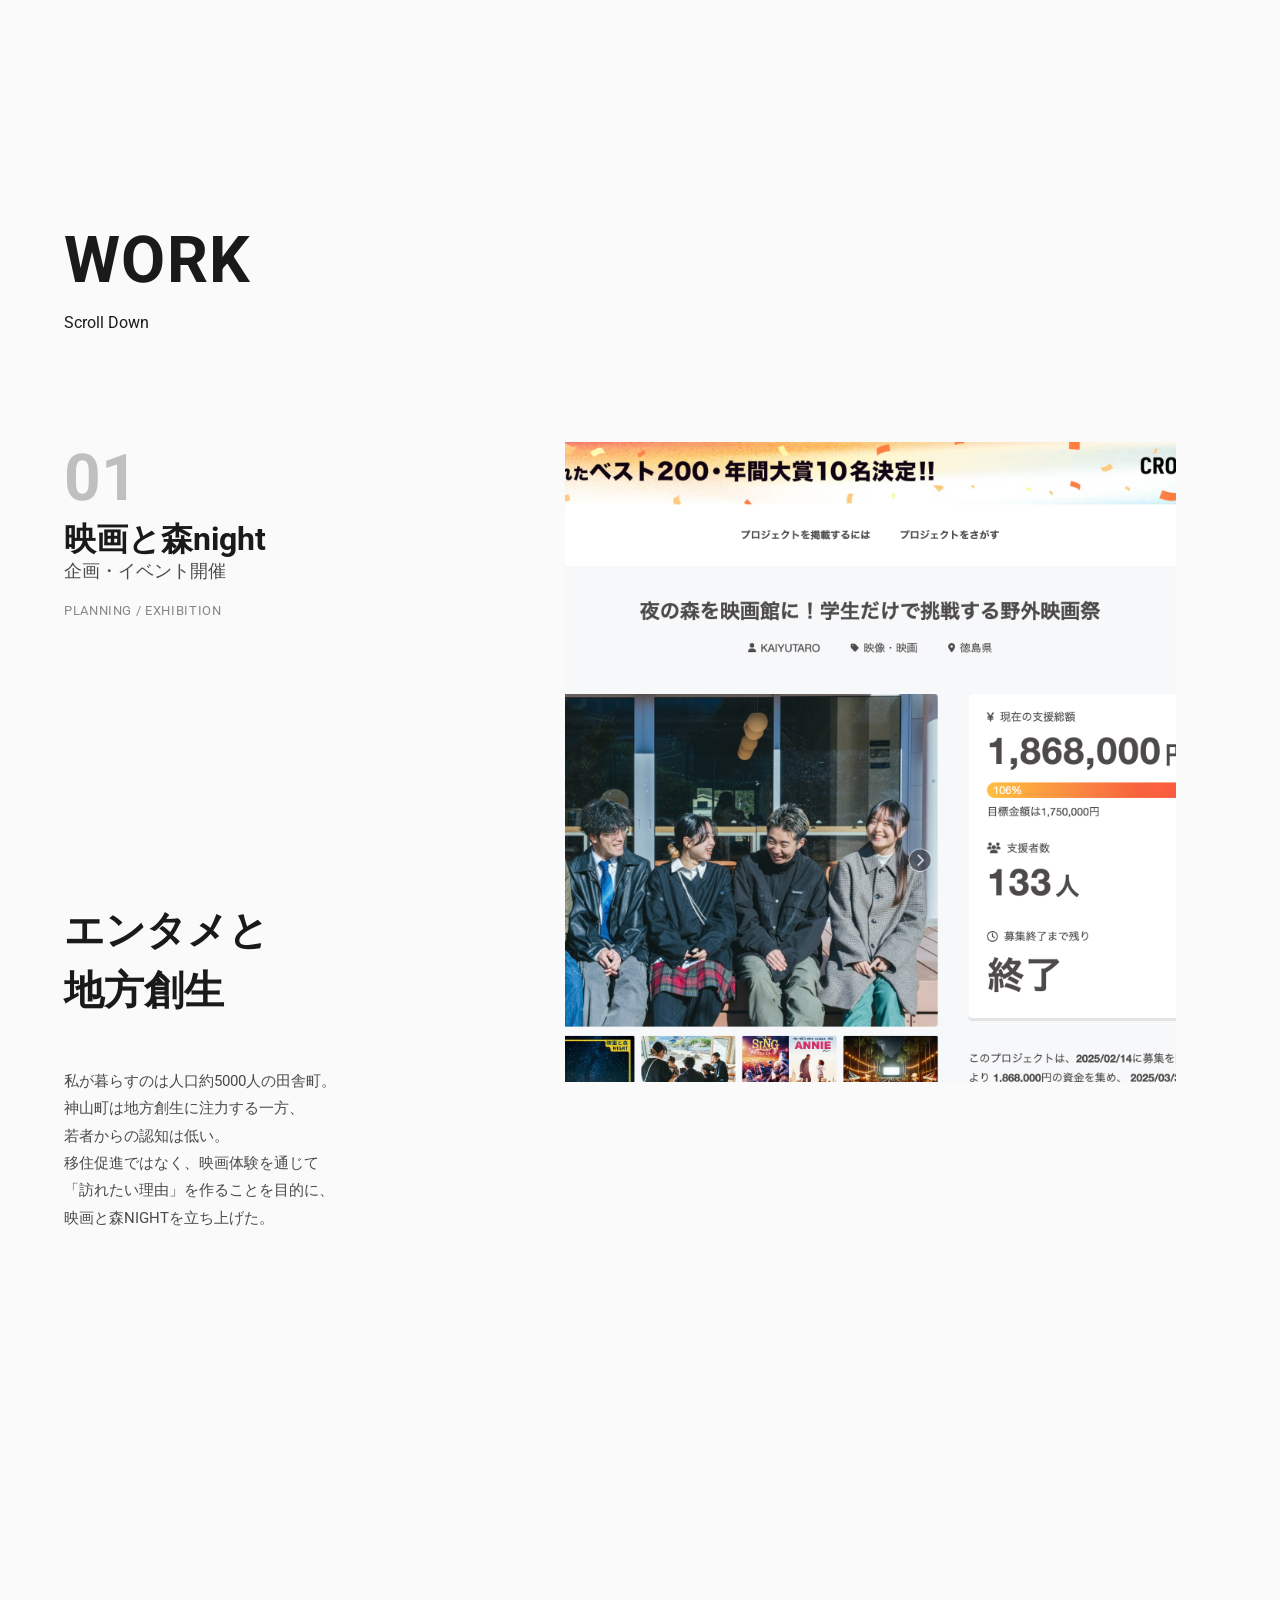
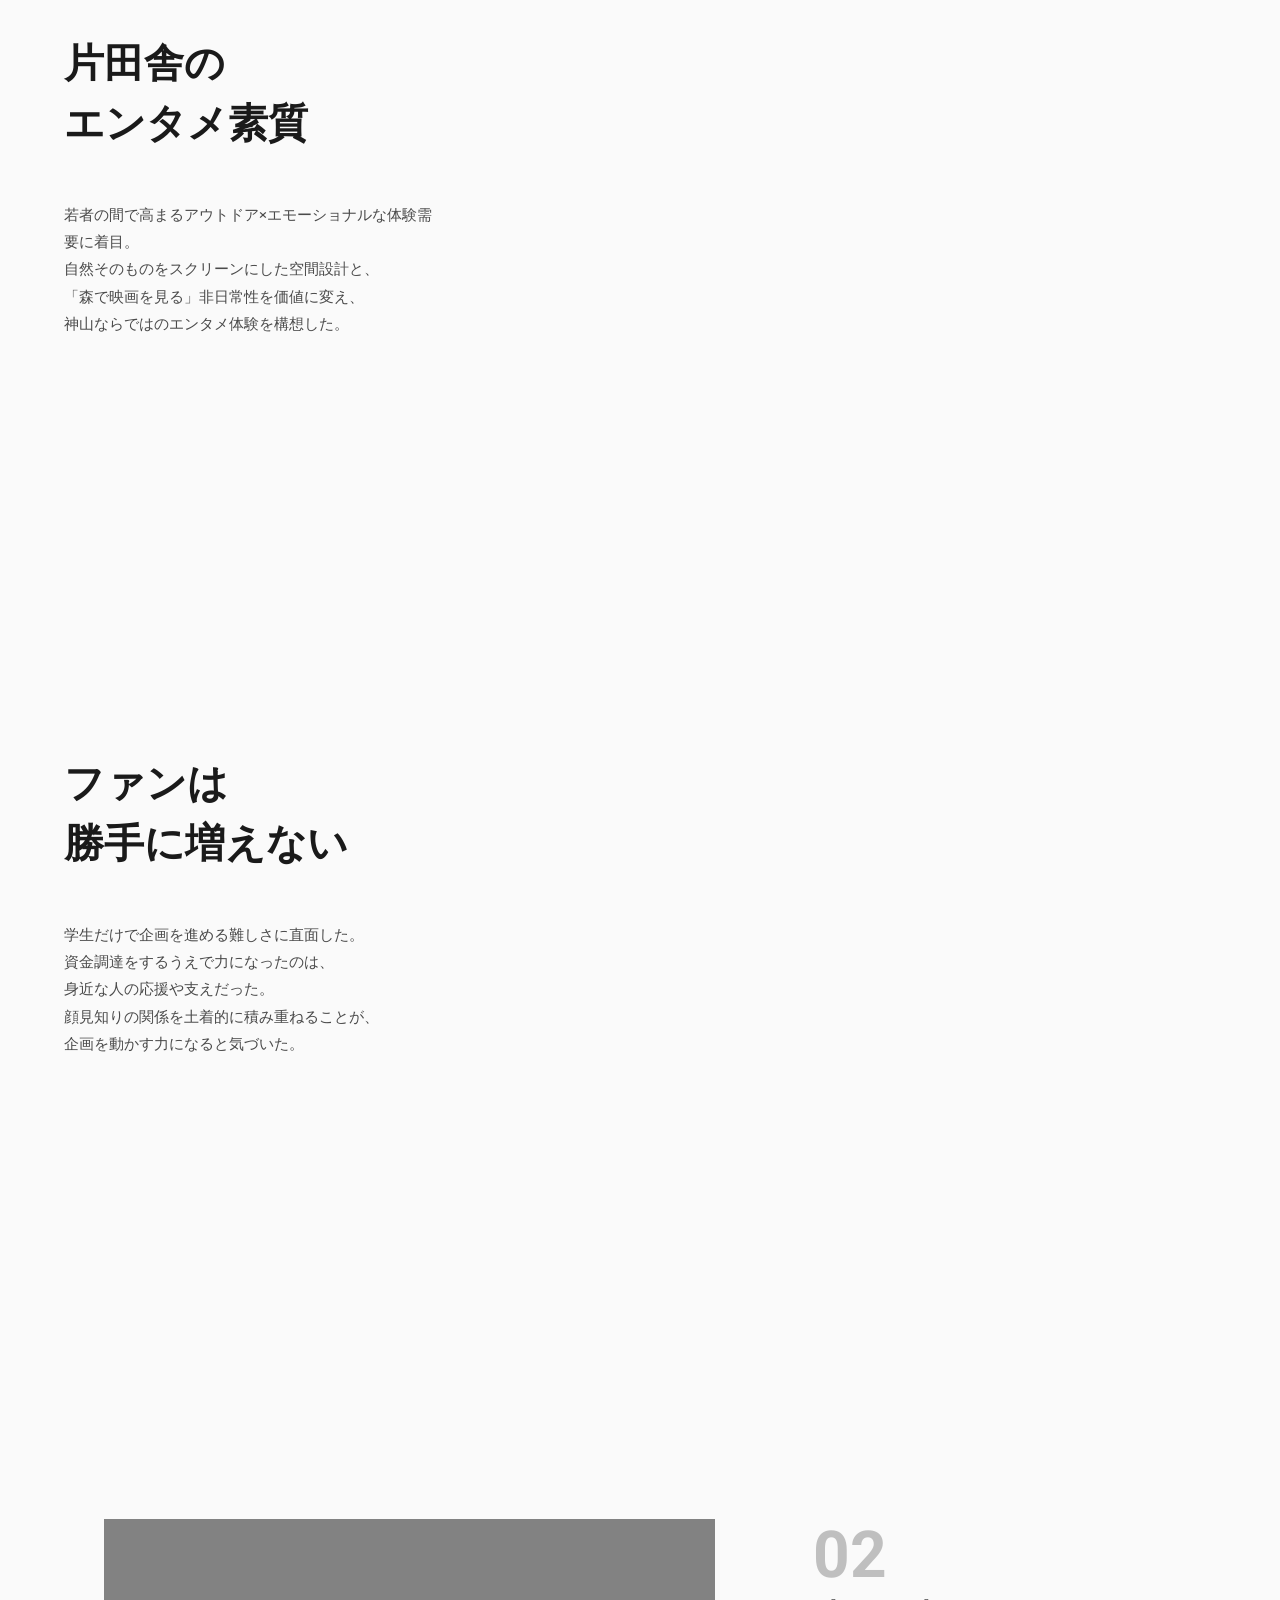
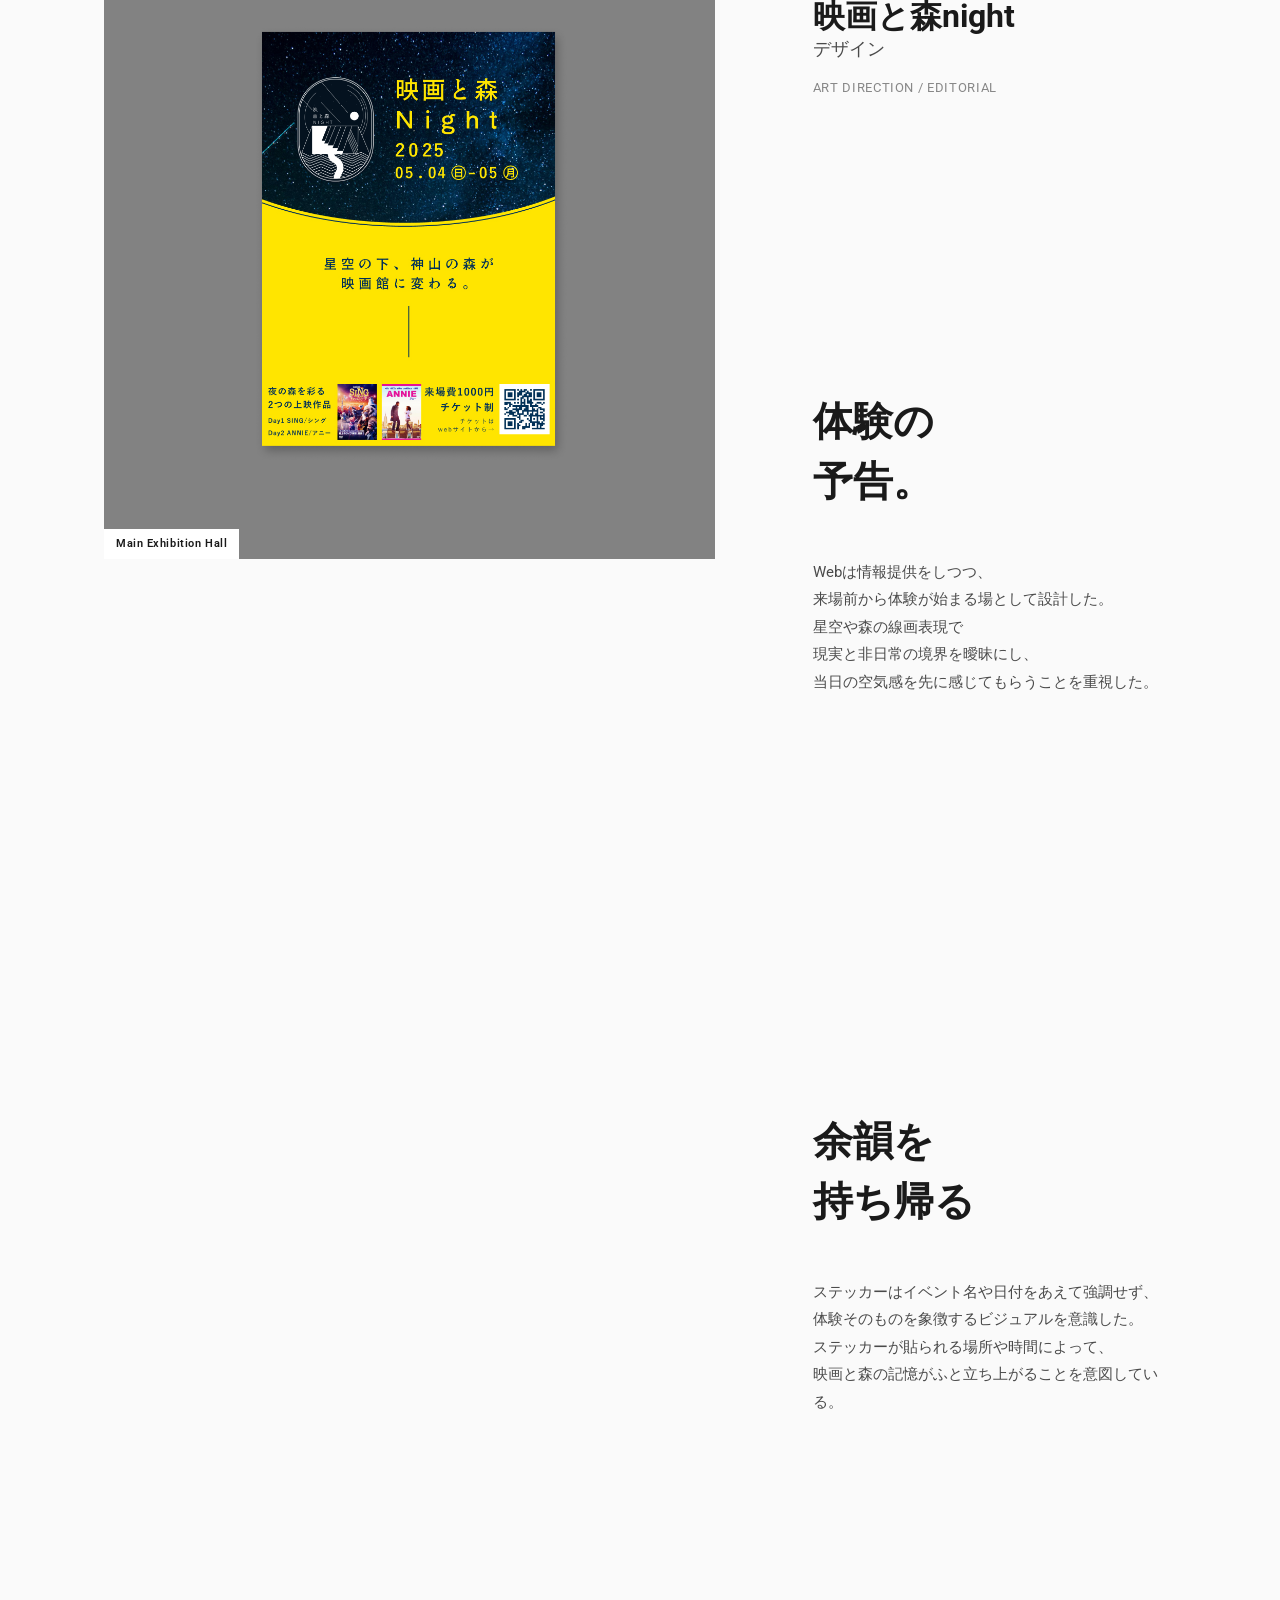
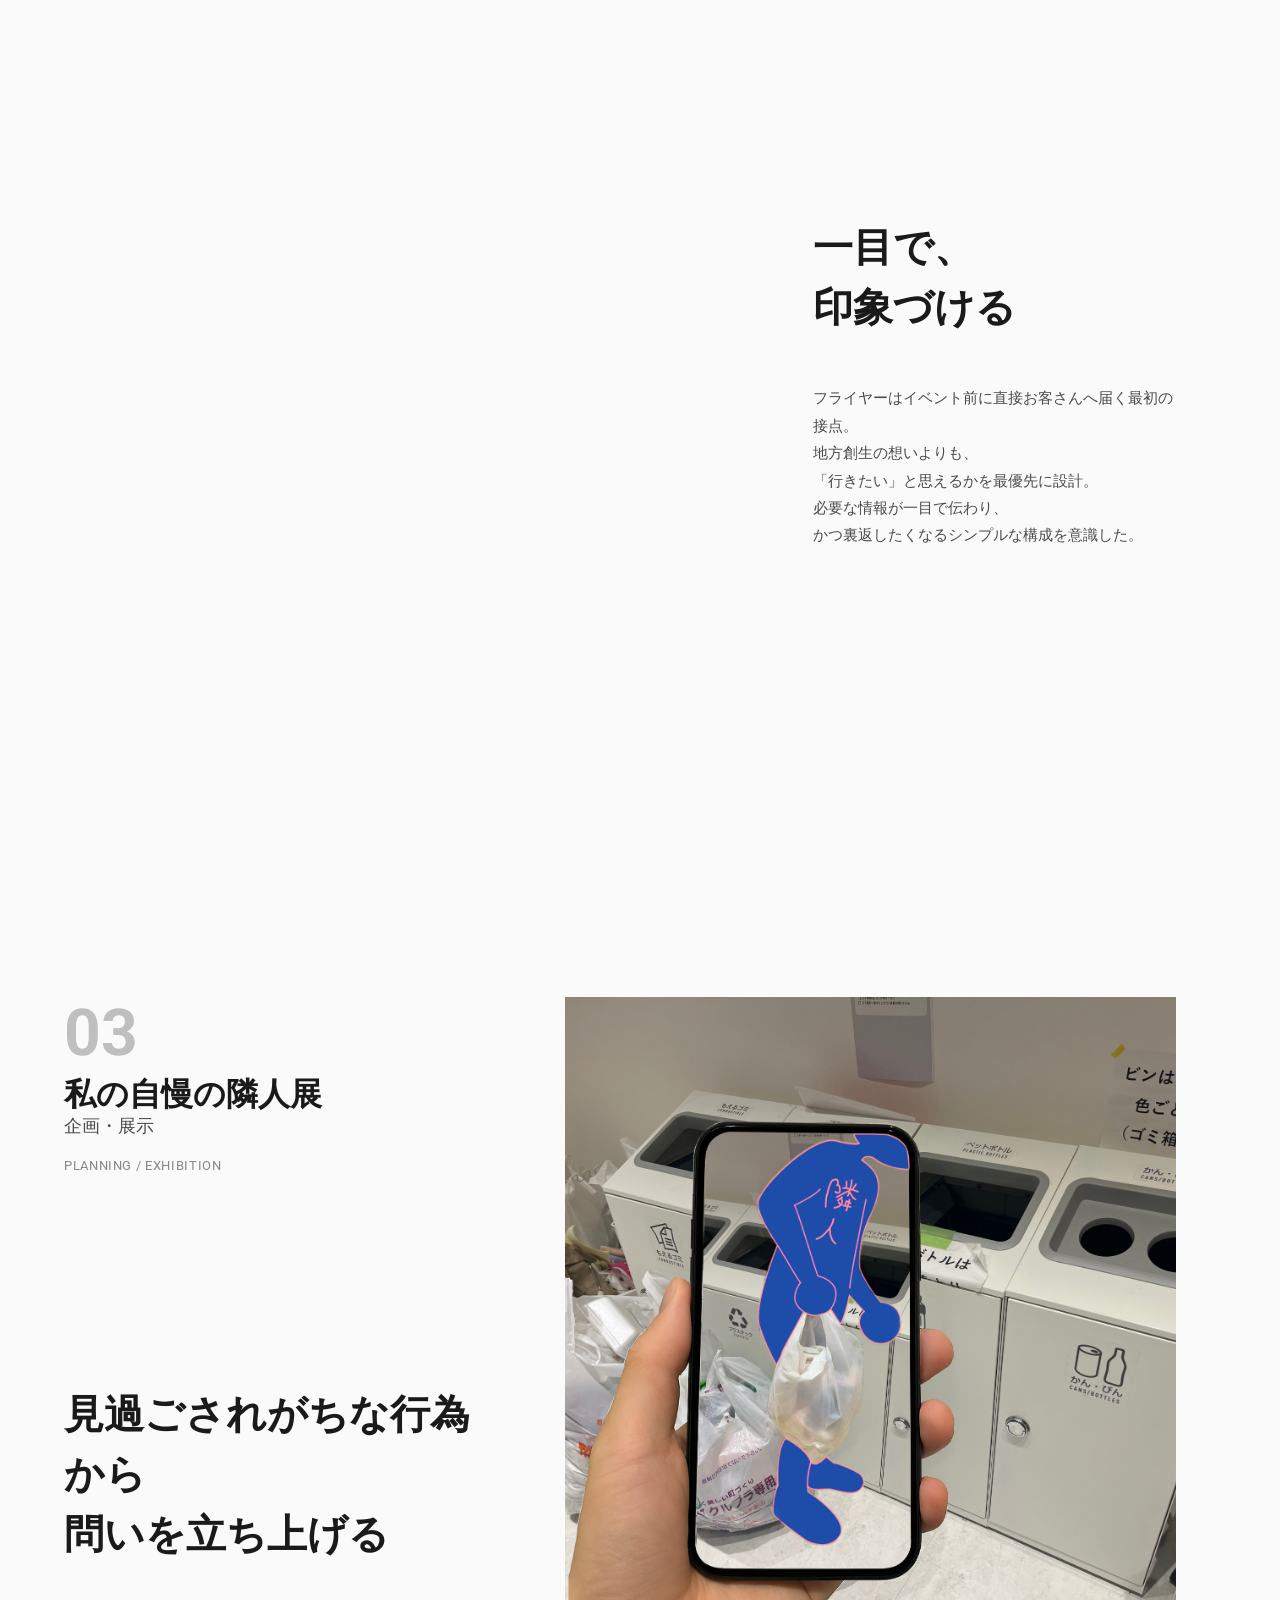
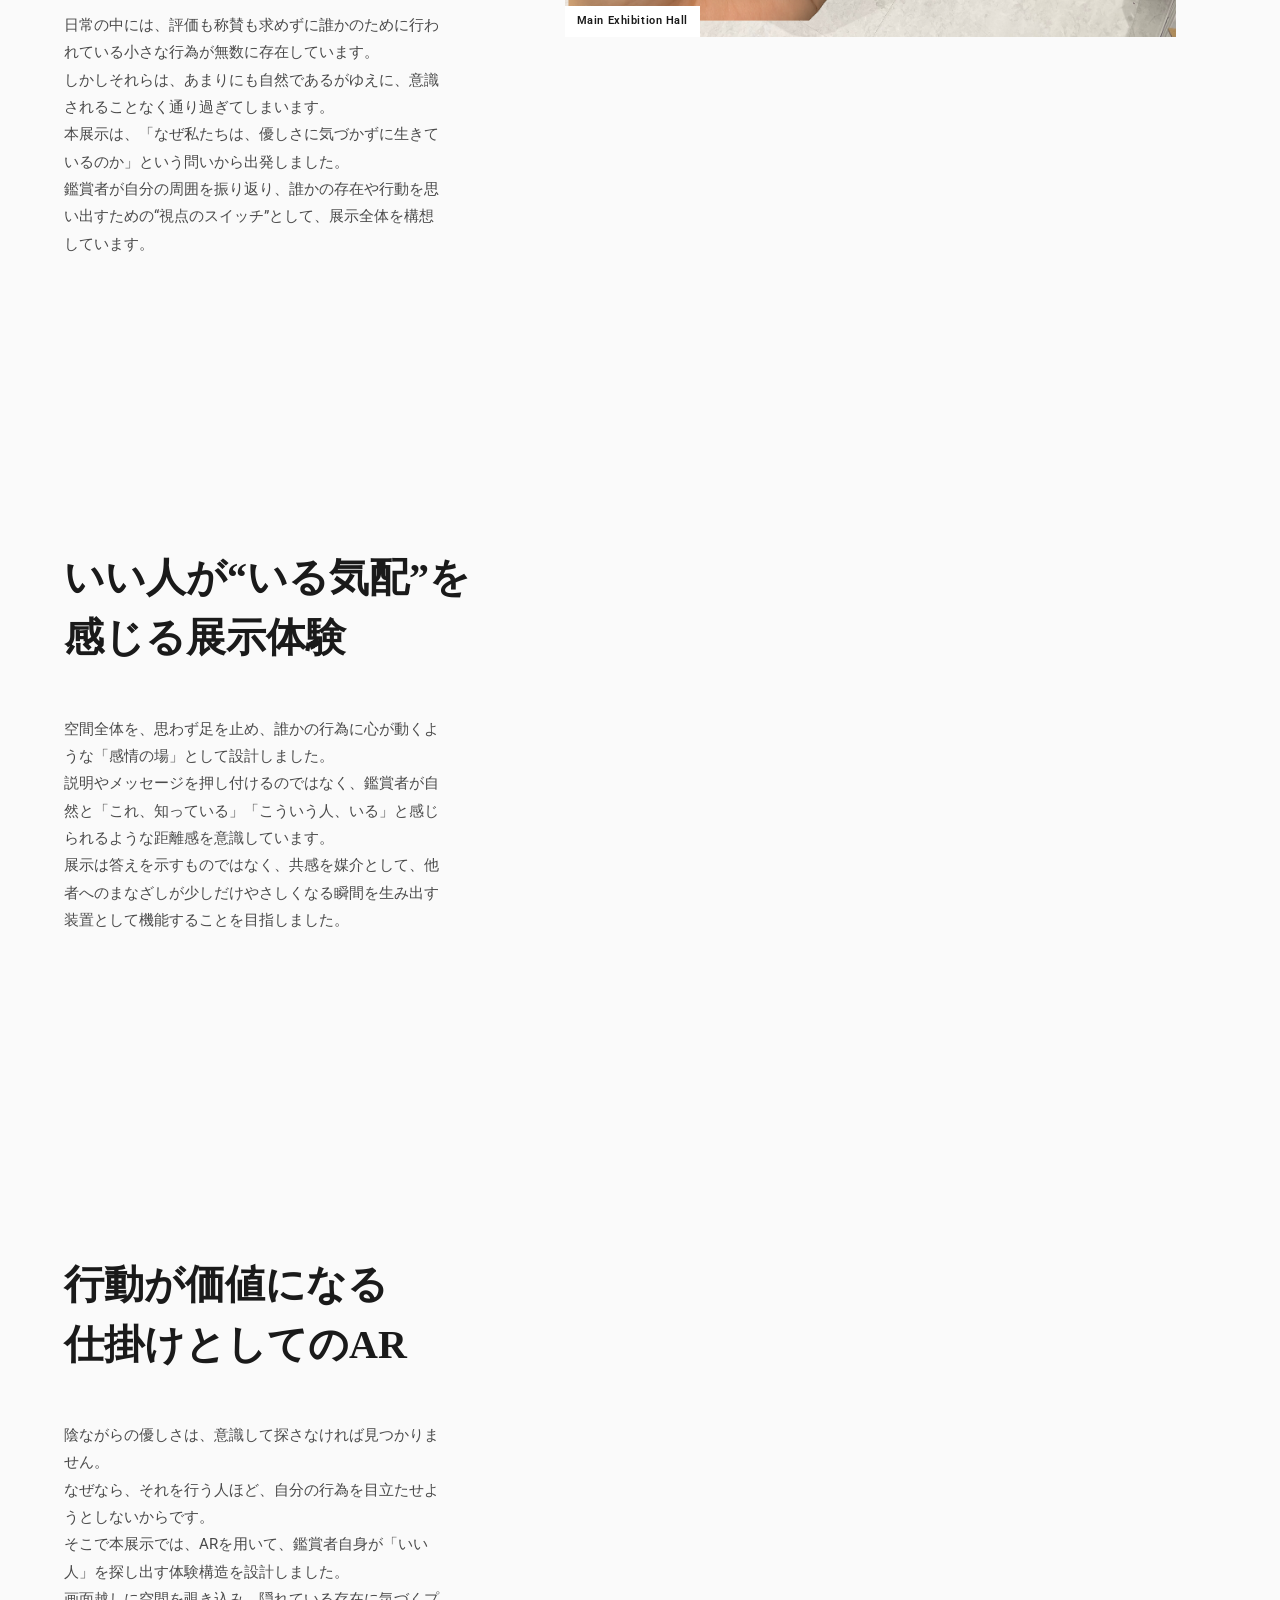
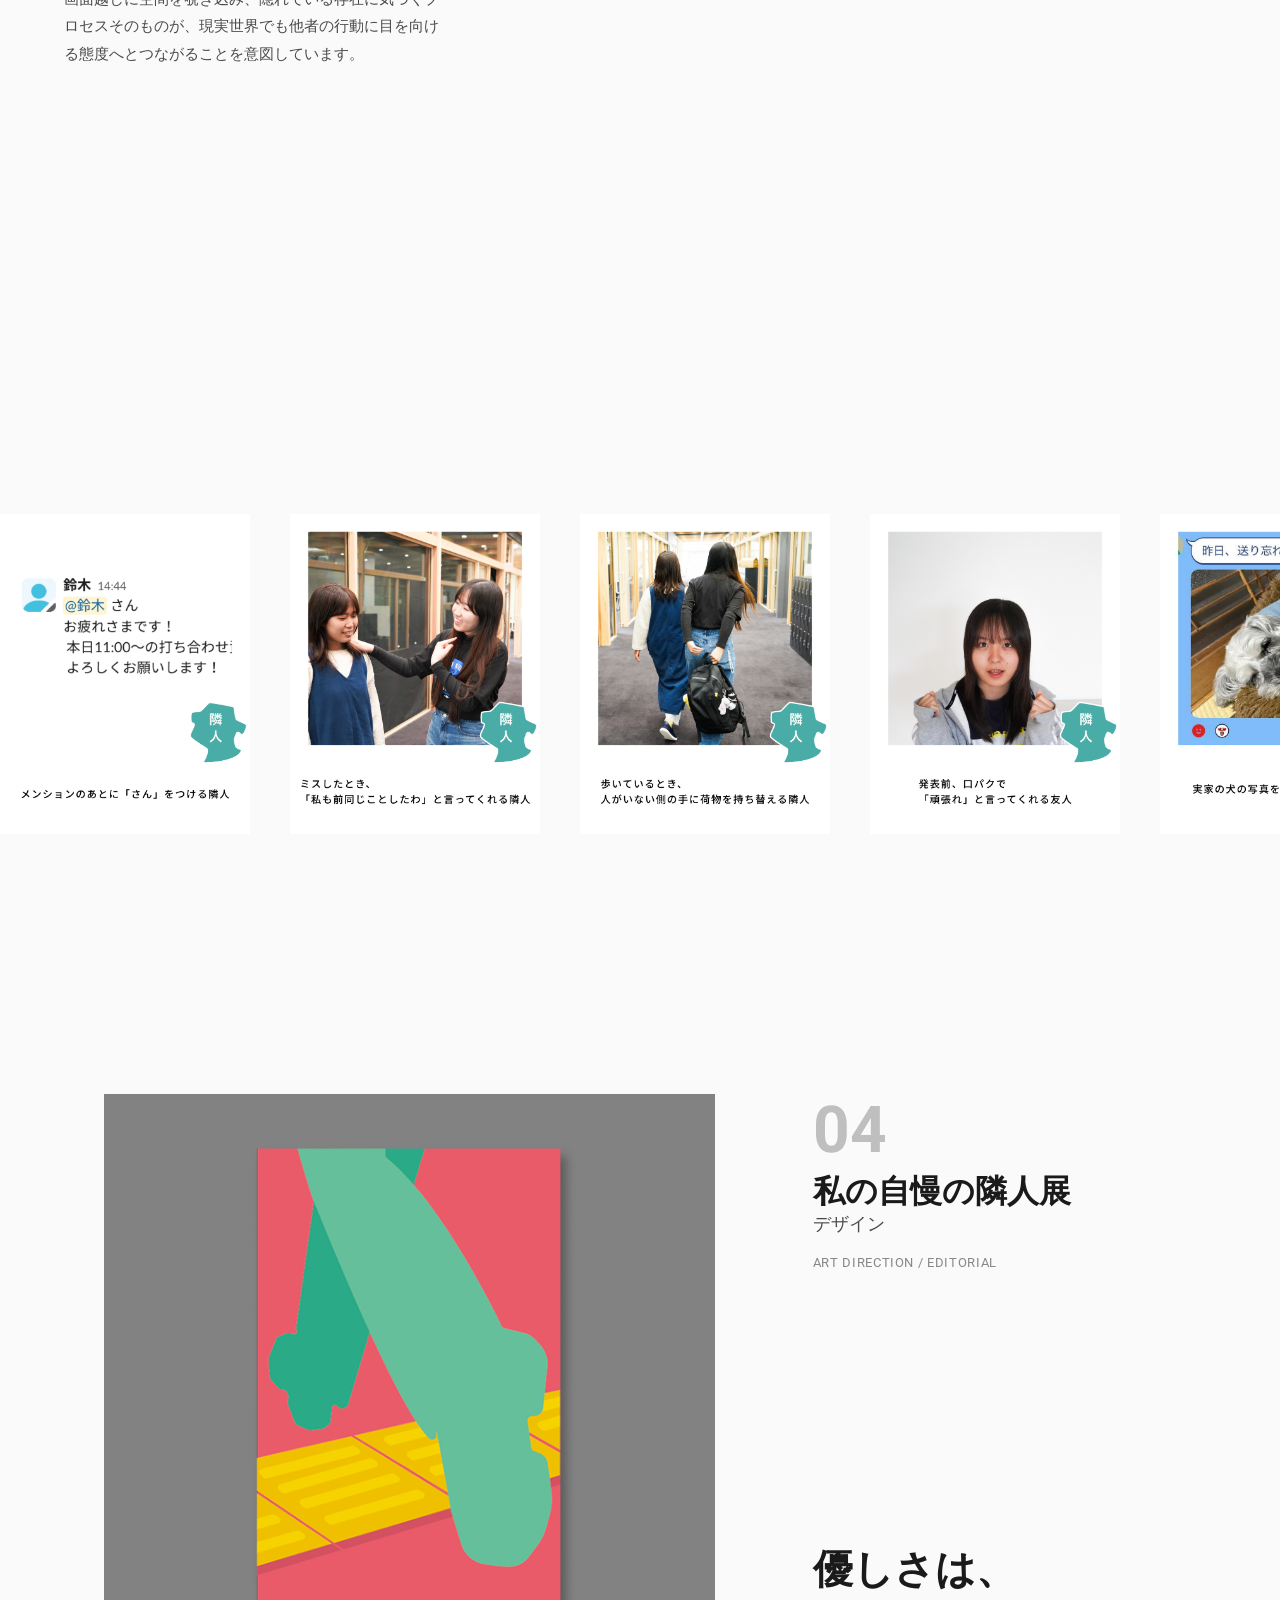
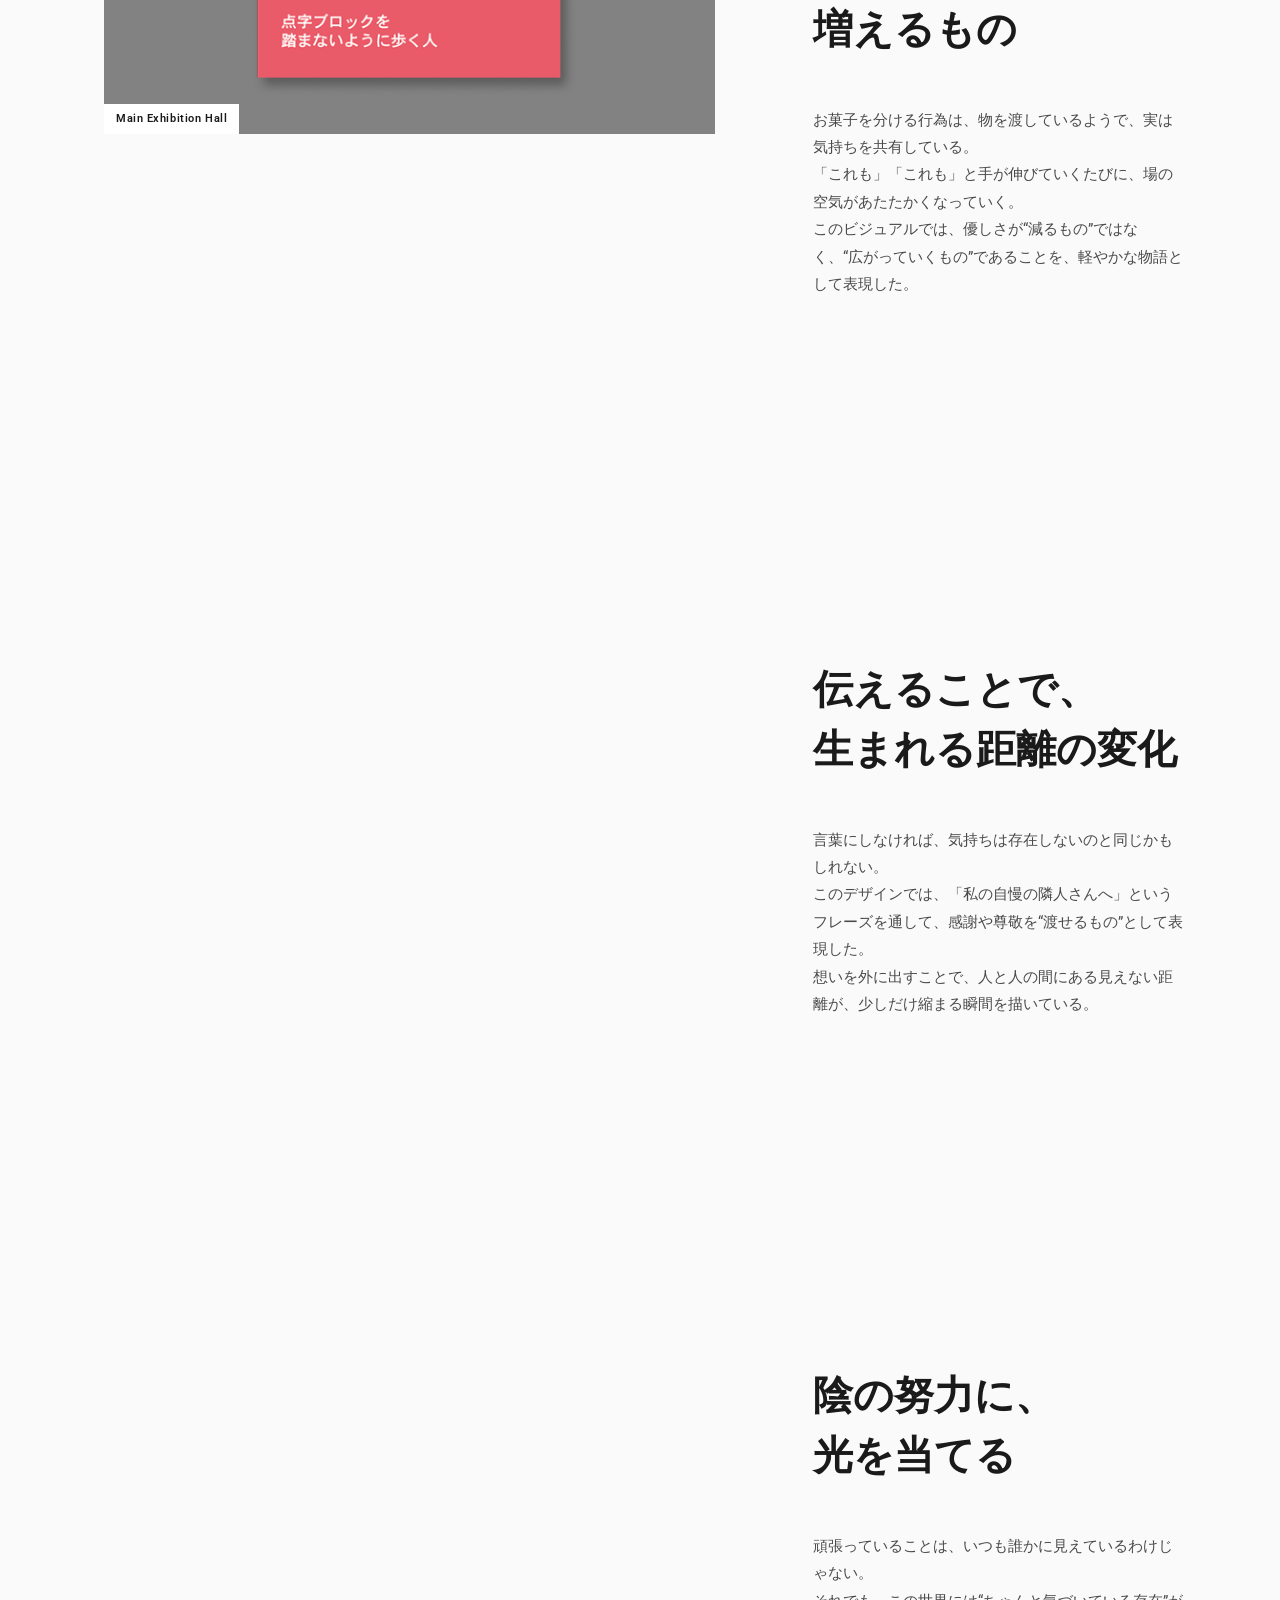
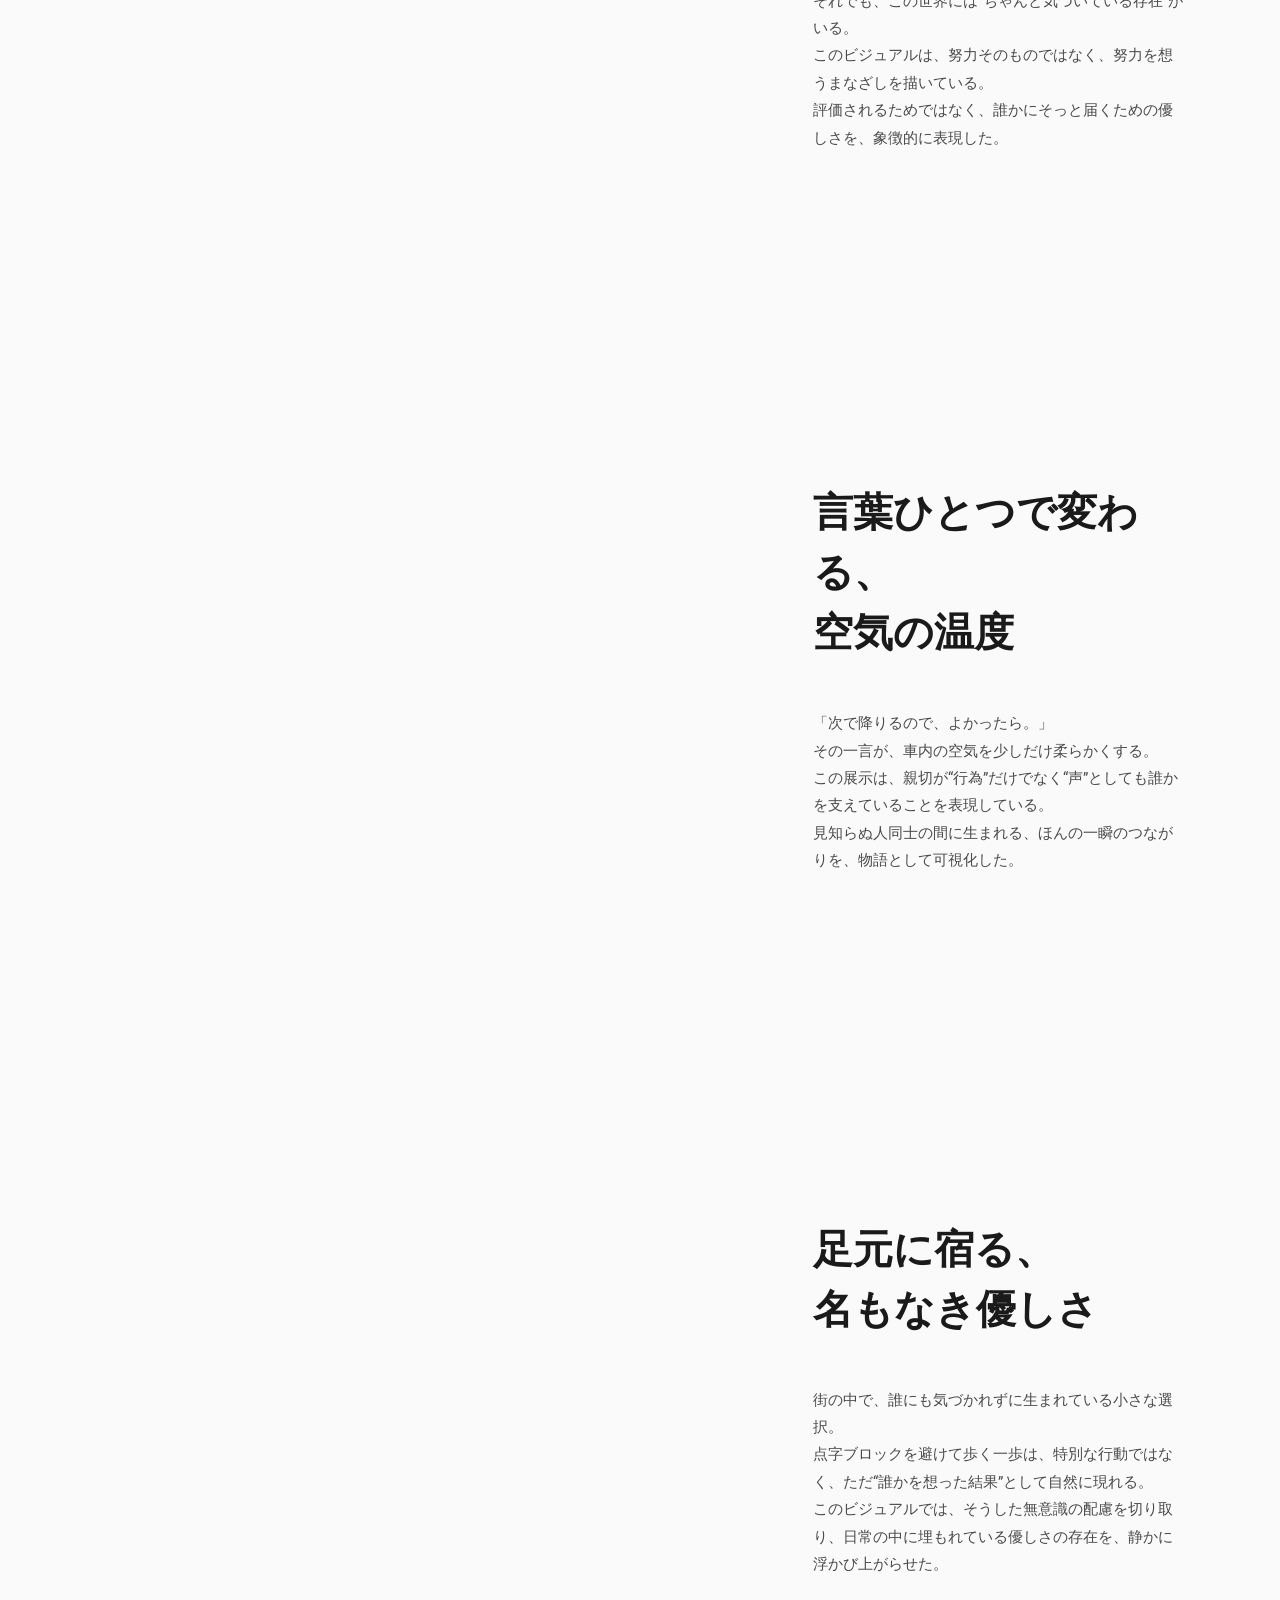
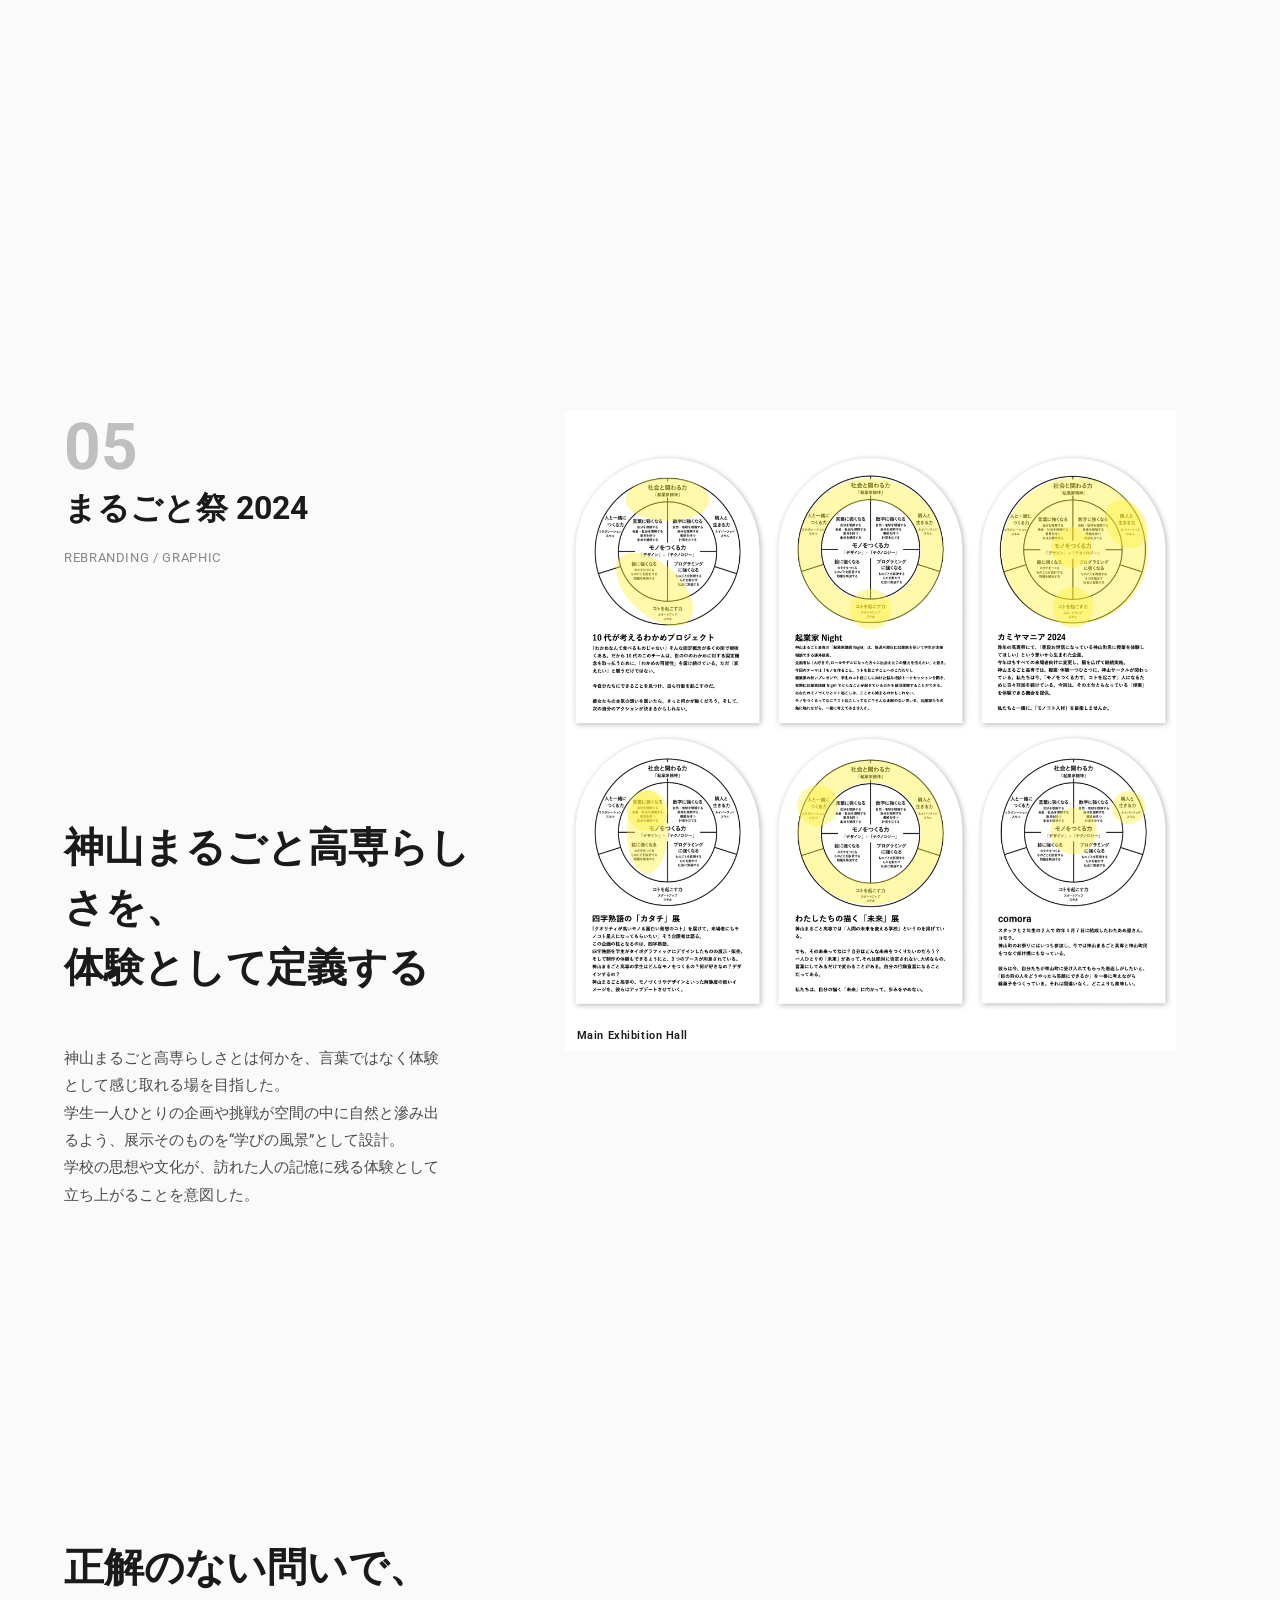
==== commit 3875abc1: "更新内容のメモ" ====
--- a/saya-portfolio/index.html
+++ b/saya-portfolio/index.html
@@ -262,24 +262,29 @@
 
           <div class="steps-wrapper">
             <div class="step" data-target="pj03-img1">
-              <h3 class="step-catch">優しさを可視化する<br>体験設計</h3>
-              <p class="step-desc">
-                周りに還元する優しさを可視化し、普段から誰かのためにと動いている人が報われる社会を目指す展示として、<br>
-                「隣人」という概念に抽象化することで、展示を鑑賞する行為そのものが、誰かの存在や行動を思い出すプロセスになるよう設計しました。
+              <h3 class="step-catch">見過ごされがちな行為から<br>問いを立ち上げる</h3>
+              <p class="step-desc">
+                日常の中には、評価も称賛も求めずに誰かのために行われている小さな行為が無数に存在しています。<br>
+                しかしそれらは、あまりにも自然であるがゆえに、意識されることなく通り過ぎてしまいます。<br>
+                本展示は、「なぜ私たちは、優しさに気づかずに生きているのか」という問いから出発しました。<br>
+                鑑賞者が自分の周囲を振り返り、誰かの存在や行動を思い出すための“視点のスイッチ”として、展示全体を構想しています。
               </p>
             </div>
             <div class="step" data-target="pj03-img2">
-              <h3 class="step-catch">空間ごとの<br>物語。</h3>
-              <p class="step-desc">
-                会場を3つのエリアにゾーニング。<br>
-                「出会い」「対話」「共鳴」という順序で、鑑賞者の感情曲線に合わせた展示設計を行っています。
+              <h3 class="step-catch">いい人が“いる気配”を<br>感じる展示体験</h3>
+              <p class="step-desc">
+                空間全体を、思わず足を止め、誰かの行為に心が動くような「感情の場」として設計しました。<br>
+                説明やメッセージを押し付けるのではなく、鑑賞者が自然と「これ、知っている」「こういう人、いる」と感じられるような距離感を意識しています。<br>
+                展示は答えを示すものではなく、共感を媒介として、他者へのまなざしが少しだけやさしくなる瞬間を生み出す装置として機能することを目指しました。<br>
               </p>
             </div>
             <div class="step" data-target="pj03-img3">
-              <h3 class="step-catch">余白の<br>美学。</h3>
-              <p class="step-desc">
-                情報の羅列を避け、あえて余白を多く取ることで、<br>
-                鑑賞者が自分自身の記憶と重ね合わせる時間を生み出しました。
+              <h3 class="step-catch">行動が価値になる<br>仕掛けとしてのAR</h3>
+              <p class="step-desc">
+                陰ながらの優しさは、意識して探さなければ見つかりません。<br>
+                なぜなら、それを行う人ほど、自分の行為を目立たせようとしないからです。<br>
+                そこで本展示では、ARを用いて、鑑賞者自身が「いい人」を探し出す体験構造を設計しました。<br>
+                画面越しに空間を覗き込み、隠れている存在に気づくプロセスそのものが、現実世界でも他者の行動に目を向ける態度へとつながることを意図しています。
               </p>
             </div>
           </div>
@@ -343,37 +348,49 @@
 
       <div class="steps-wrapper">
         <div class="step active" data-target="pj04-img1">
-          <h3 class="step-catch">言葉の<br>体温。</h3>
+          <h3 class="step-catch">優しさは、<br>増えるもの</h3>
           <p class="step-desc">
-            インタビュー集のブックデザイン。文字の組み方、紙の選定において、話者の体温が指先から伝わるような質感を目指しました。
+            お菓子を分ける行為は、物を渡しているようで、実は気持ちを共有している。<br>
+            「これも」「これも」と手が伸びていくたびに、場の空気があたたかくなっていく。<br>
+            このビジュアルでは、優しさが“減るもの”ではなく、“広がっていくもの”であることを、軽やかな物語として表現した。
           </p>
         </div>
 
         <div class="step" data-target="pj04-img2">
-          <h3 class="step-catch">日常を<br>切り取る。</h3>
+          <h3 class="step-catch">伝えることで、<br>生まれる距離の変化</h3>
           <p class="step-desc">
-            キービジュアルには、特定の誰かではなく「どこにでもありそうな風景」を採用。誰もが当事者になれる空気感を演出しています。
+            言葉にしなければ、気持ちは存在しないのと同じかもしれない。<br>
+            このデザインでは、「私の自慢の隣人さんへ」というフレーズを通して、感謝や尊敬を“渡せるもの”として表現した。<br>
+            想いを外に出すことで、人と人の間にある見えない距離が、少しだけ縮まる瞬間を描いている。
           </p>
         </div>
 
         <div class="step" data-target="pj04-img3">
-          <h3 class="step-catch">視線の<br>余白。</h3>
+          <h3 class="step-catch">陰の努力に、<br>光を当てる</h3>
           <p class="step-desc">
-            文字量と余白のバランスを整え、読みのリズムが途切れないように構成。静かに没入できるページ体験を設計しました。
+            頑張っていることは、いつも誰かに見えているわけじゃない。<br>
+            それでも、この世界には“ちゃんと気づいている存在”がいる。<br>
+            このビジュアルは、努力そのものではなく、努力を想うまなざしを描いている。<br>
+            評価されるためではなく、誰かにそっと届くための優しさを、象徴的に表現した。
           </p>
         </div>
 
         <div class="step" data-target="pj04-img4">
-          <h3 class="step-catch">触れる<br>手ざわり。</h3>
+          <h3 class="step-catch">言葉ひとつで変わる、<br>空気の温度</h3>
           <p class="step-desc">
-            ステッカー／印刷物は、触ったときの「軽さ」と「温度」を意識。日常に馴染みながらも、記憶に残る質感を狙いました。
+            「次で降りるので、よかったら。」<br>
+            その一言が、車内の空気を少しだけ柔らかくする。<br>
+            この展示は、親切が“行為”だけでなく“声”としても誰かを支えていることを表現している。<br>
+            見知らぬ人同士の間に生まれる、ほんの一瞬のつながりを、物語として可視化した。
           </p>
         </div>
 
         <div class="step" data-target="pj04-img5">
-          <h3 class="step-catch">配布で<br>完結。</h3>
+          <h3 class="step-catch">足元に宿る、<br>名もなき優しさ</h3>
           <p class="step-desc">
-            展示空間だけでなく、持ち帰ったあとも体験が続くように。情報の粒度と余韻の残し方を調整しています。
+            街の中で、誰にも気づかれずに生まれている小さな選択。<br>
+            点字ブロックを避けて歩く一歩は、特別な行動ではなく、ただ“誰かを想った結果”として自然に現れる。<br>
+            このビジュアルでは、そうした無意識の配慮を切り取り、日常の中に埋もれている優しさの存在を、静かに浮かび上がらせた。
           </p>
         </div>
       </div>
@@ -440,15 +457,18 @@
           </div>
           <div class="steps-wrapper">
             <div class="step" data-target="pj05-img1">
-              <h3 class="step-catch">熱狂は<br>手作りだ。</h3>
-              <p class="step-desc">
-                均整の取れたデジタルデザインではなく、住民の手書き文字やイラストをコラージュ。不揃いな温かみをキービジュアルに定着させました。
+              <h3 class="step-catch">神山まるごと高専らしさを、<br>体験として定義する</h3>
+              <p class="step-desc">
+                神山まるごと高専らしさとは何かを、言葉ではなく体験として感じ取れる場を目指した。<br>
+                学生一人ひとりの企画や挑戦が空間の中に自然と滲み出るよう、展示そのものを“学びの風景”として設計。<br>
+                学校の思想や文化が、訪れた人の記憶に残る体験として立ち上がることを意図した。
               </p>
             </div>
             <div class="step" data-target="pj05-img2">
-              <h3 class="step-catch">街全体を<br>ジャックする。</h3>
-              <p class="step-desc">
-                提灯、のぼり、法被。街のあらゆるタッチポイントにおいて、「祭り」の高揚感を統一したトーン＆マナーで展開しました。
+              <h3 class="step-catch">正解のない問いで、<br>イメージを更新するタペストリー</h3>
+              <p class="step-desc">
+                来場者が展示を“見る”だけで終わらず、“考えながら歩く”体験になるよう、会場各所に正解のない問いをタペストリーとして配置。<br>
+                企画を巡る過程そのものが思考の旅となり、最終的に神山まるごと高専へのイメージが更新されていく構造をデザインした。
               </p>
             </div>
           </div>
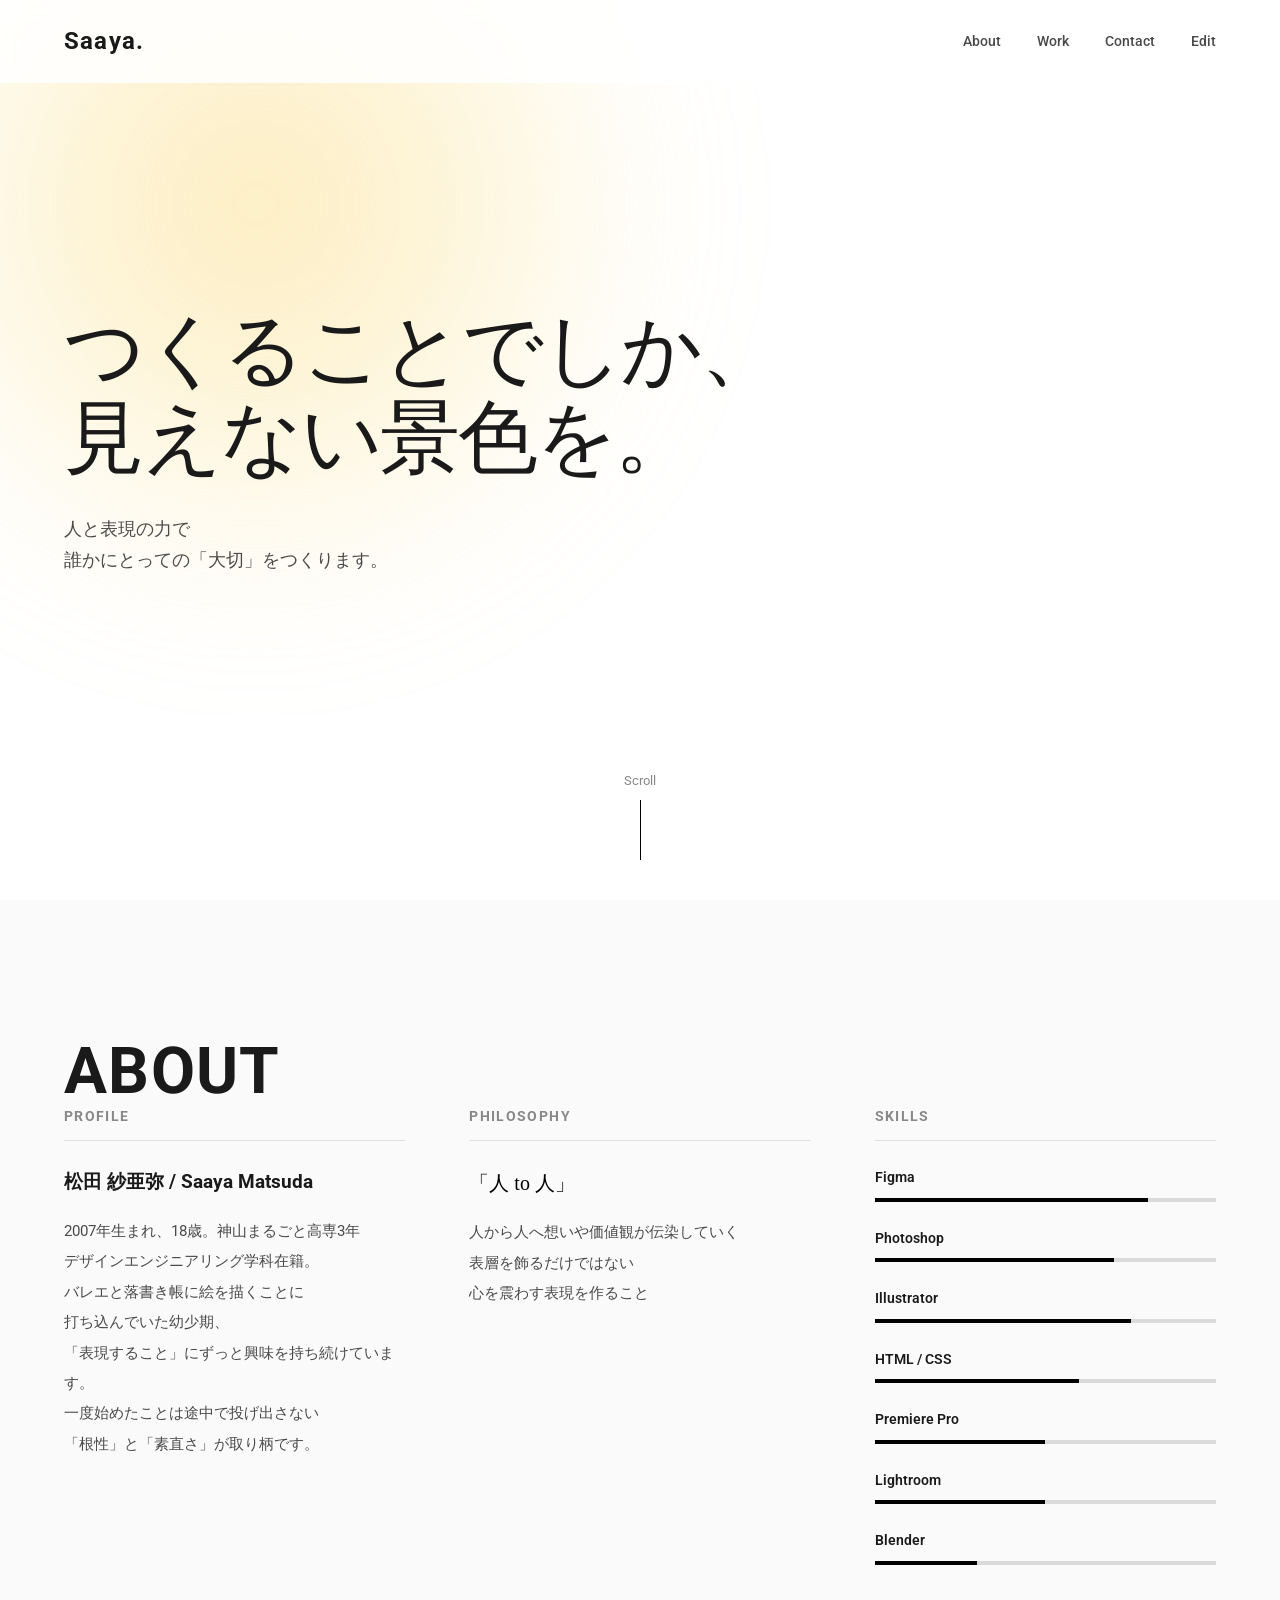
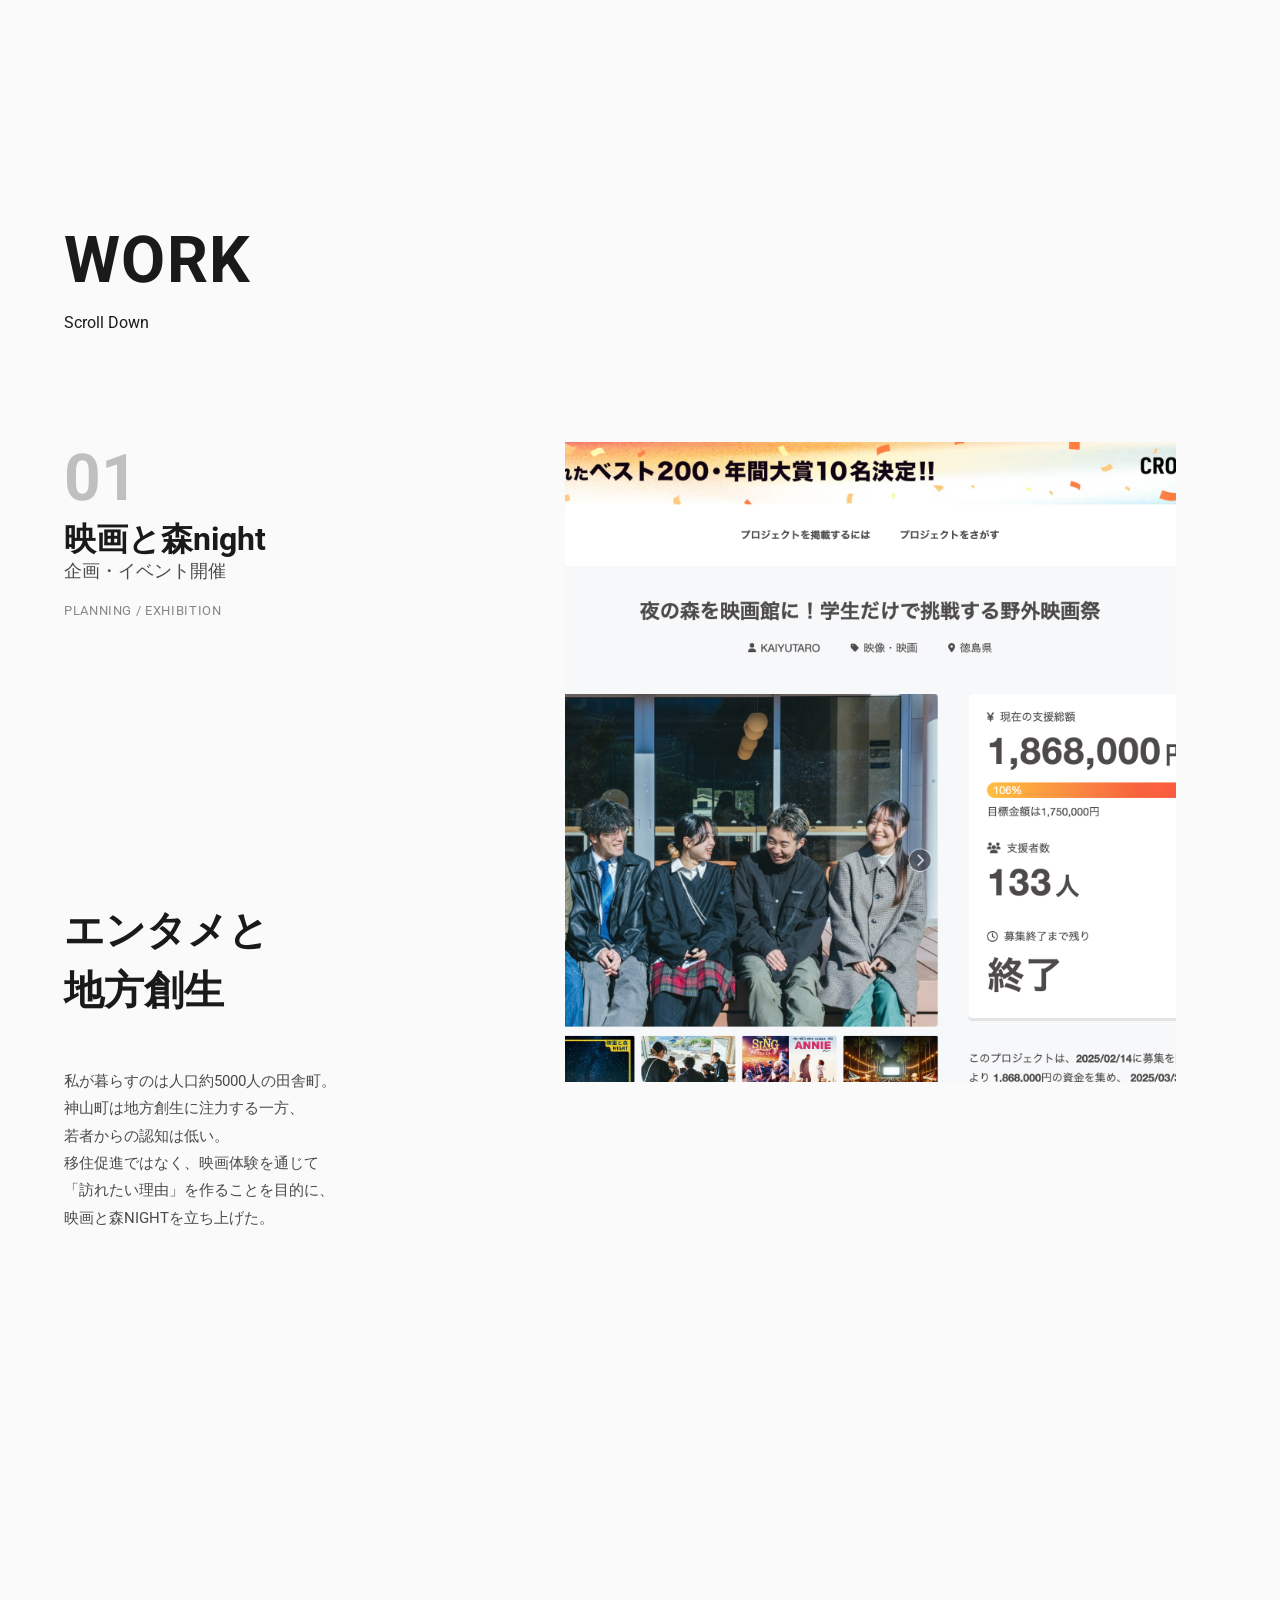
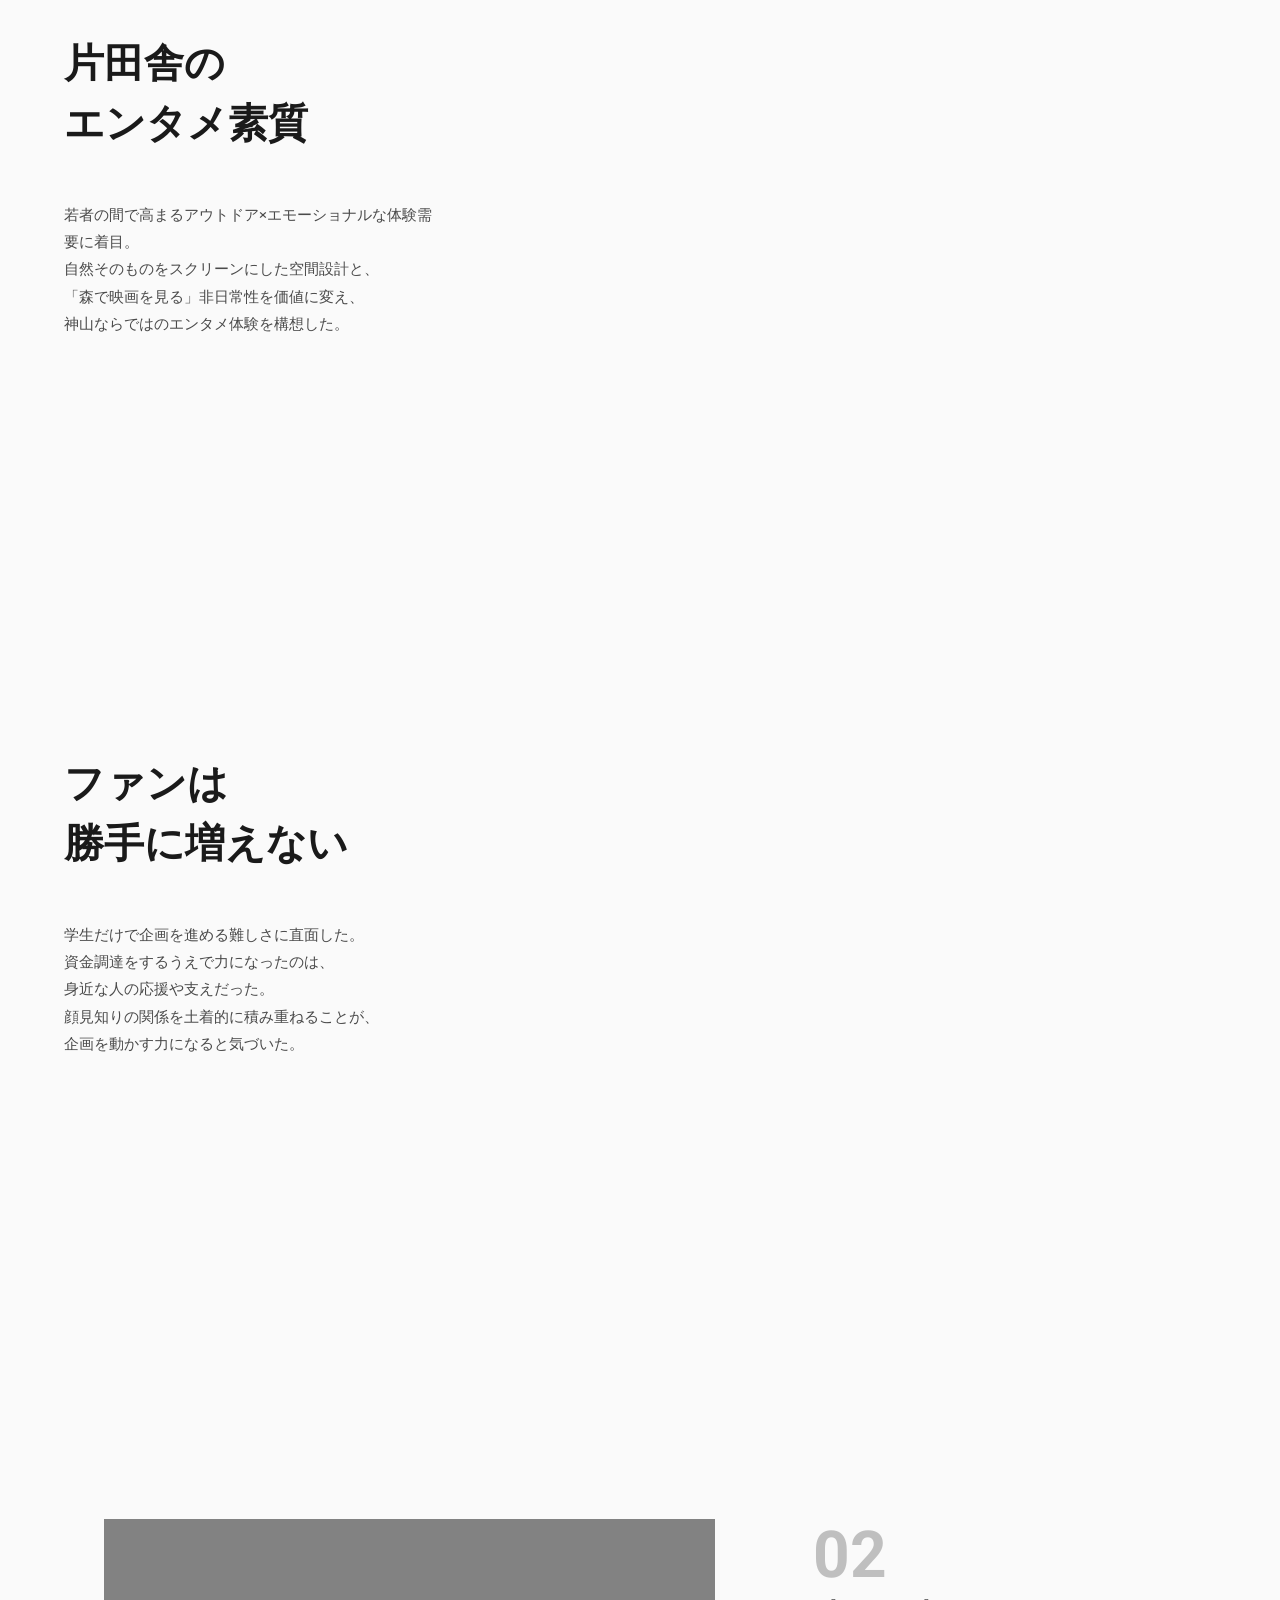
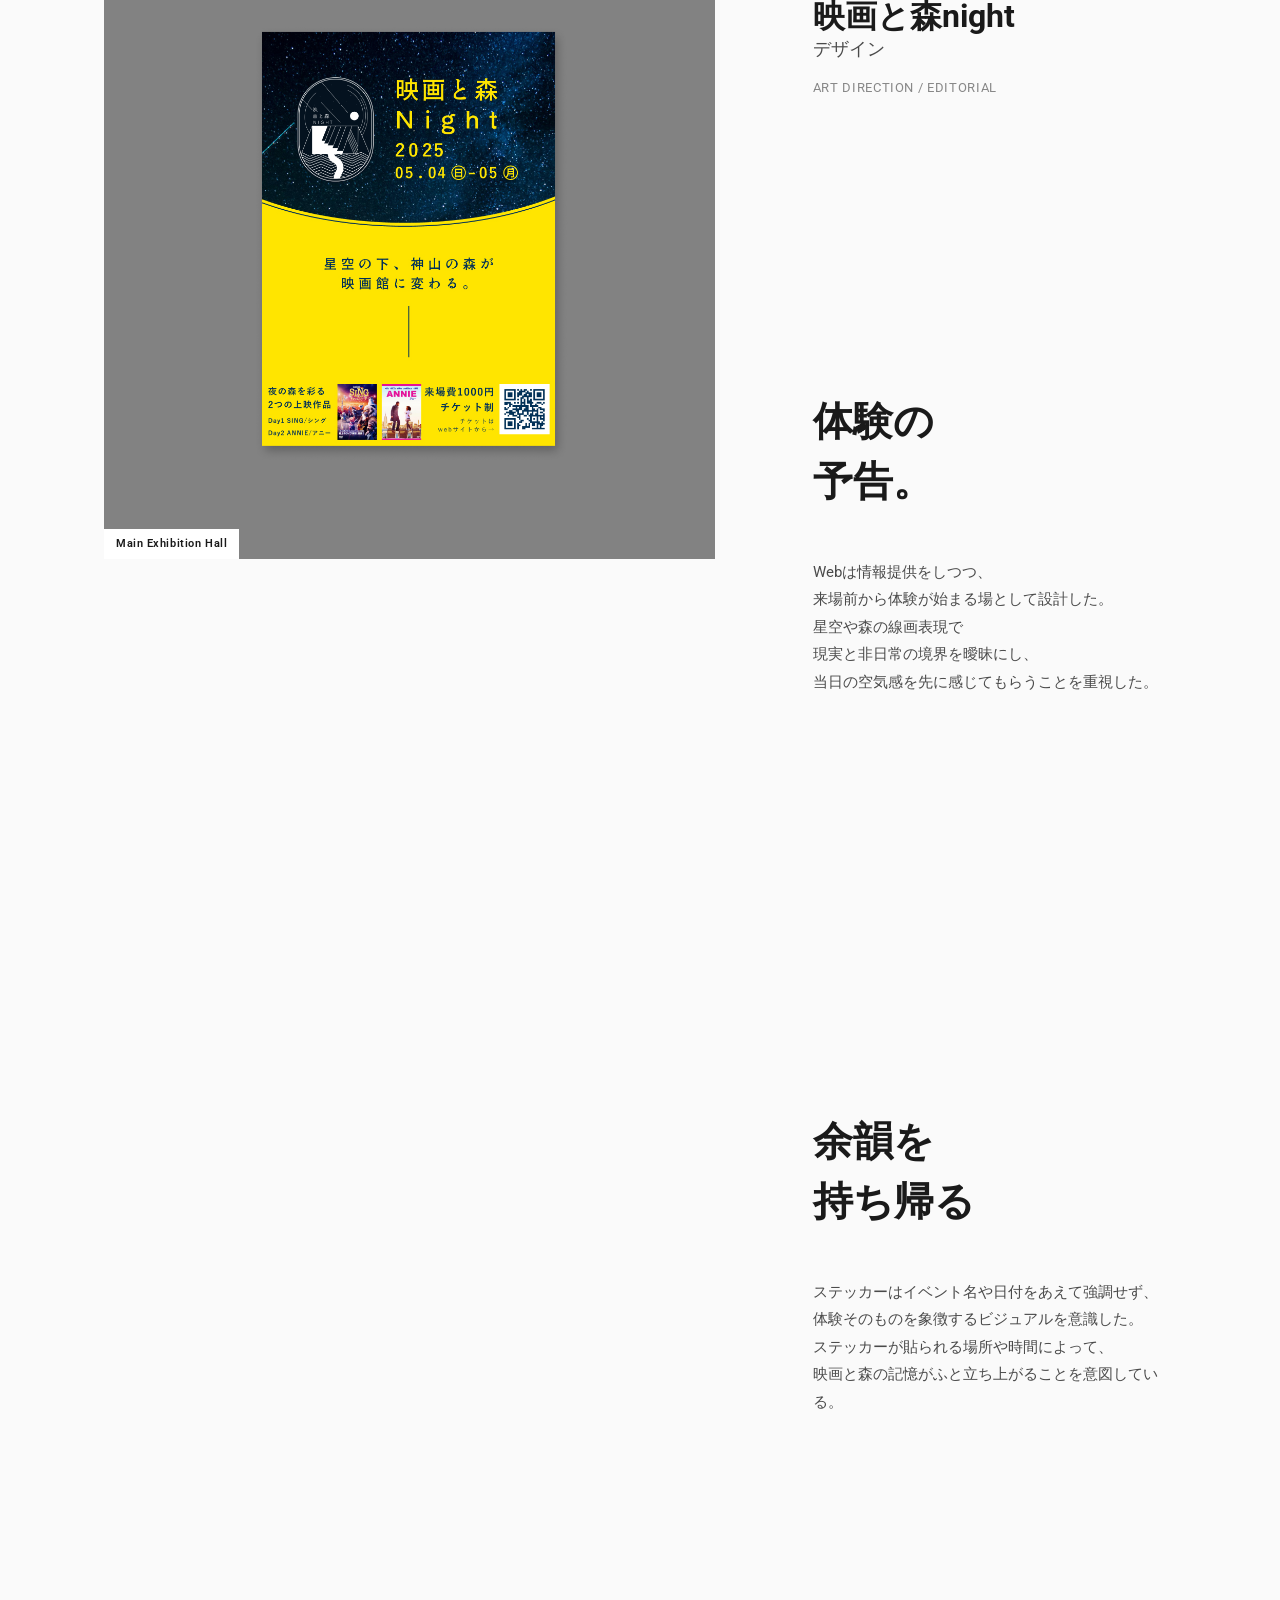
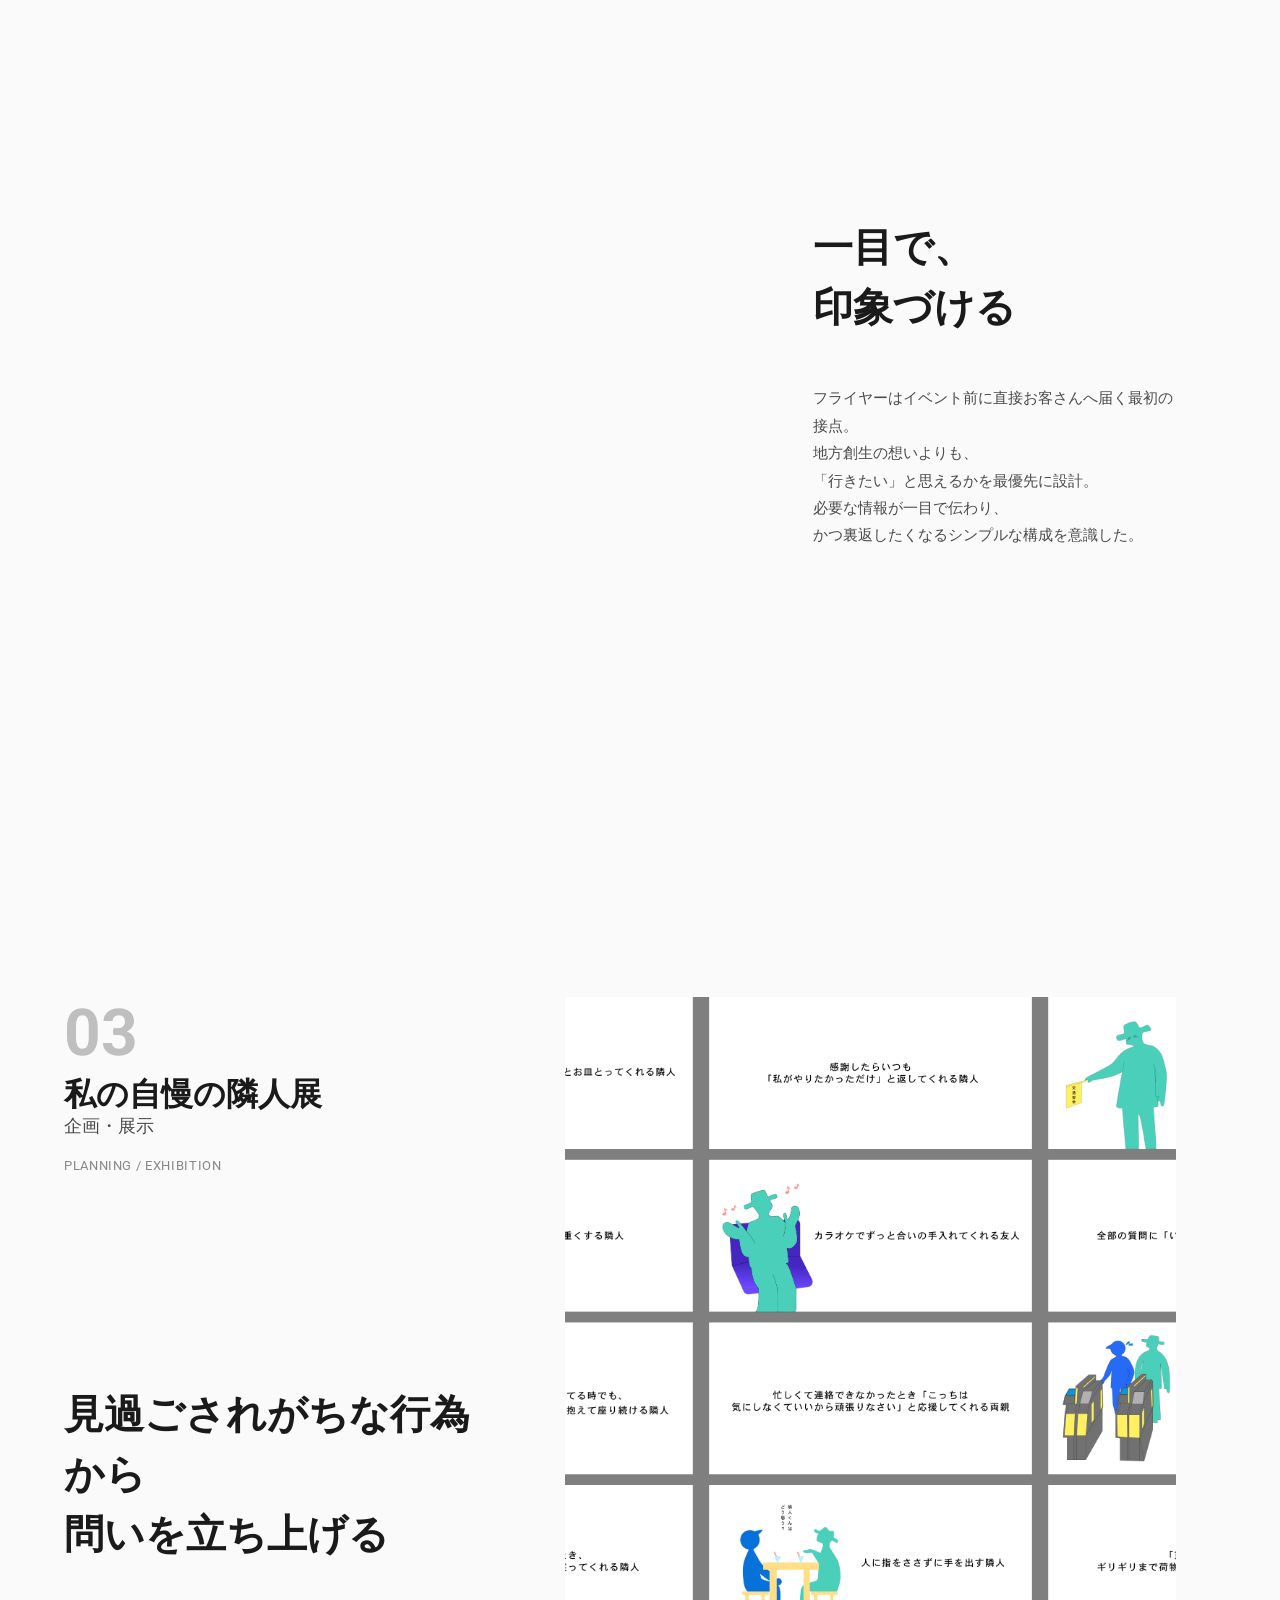
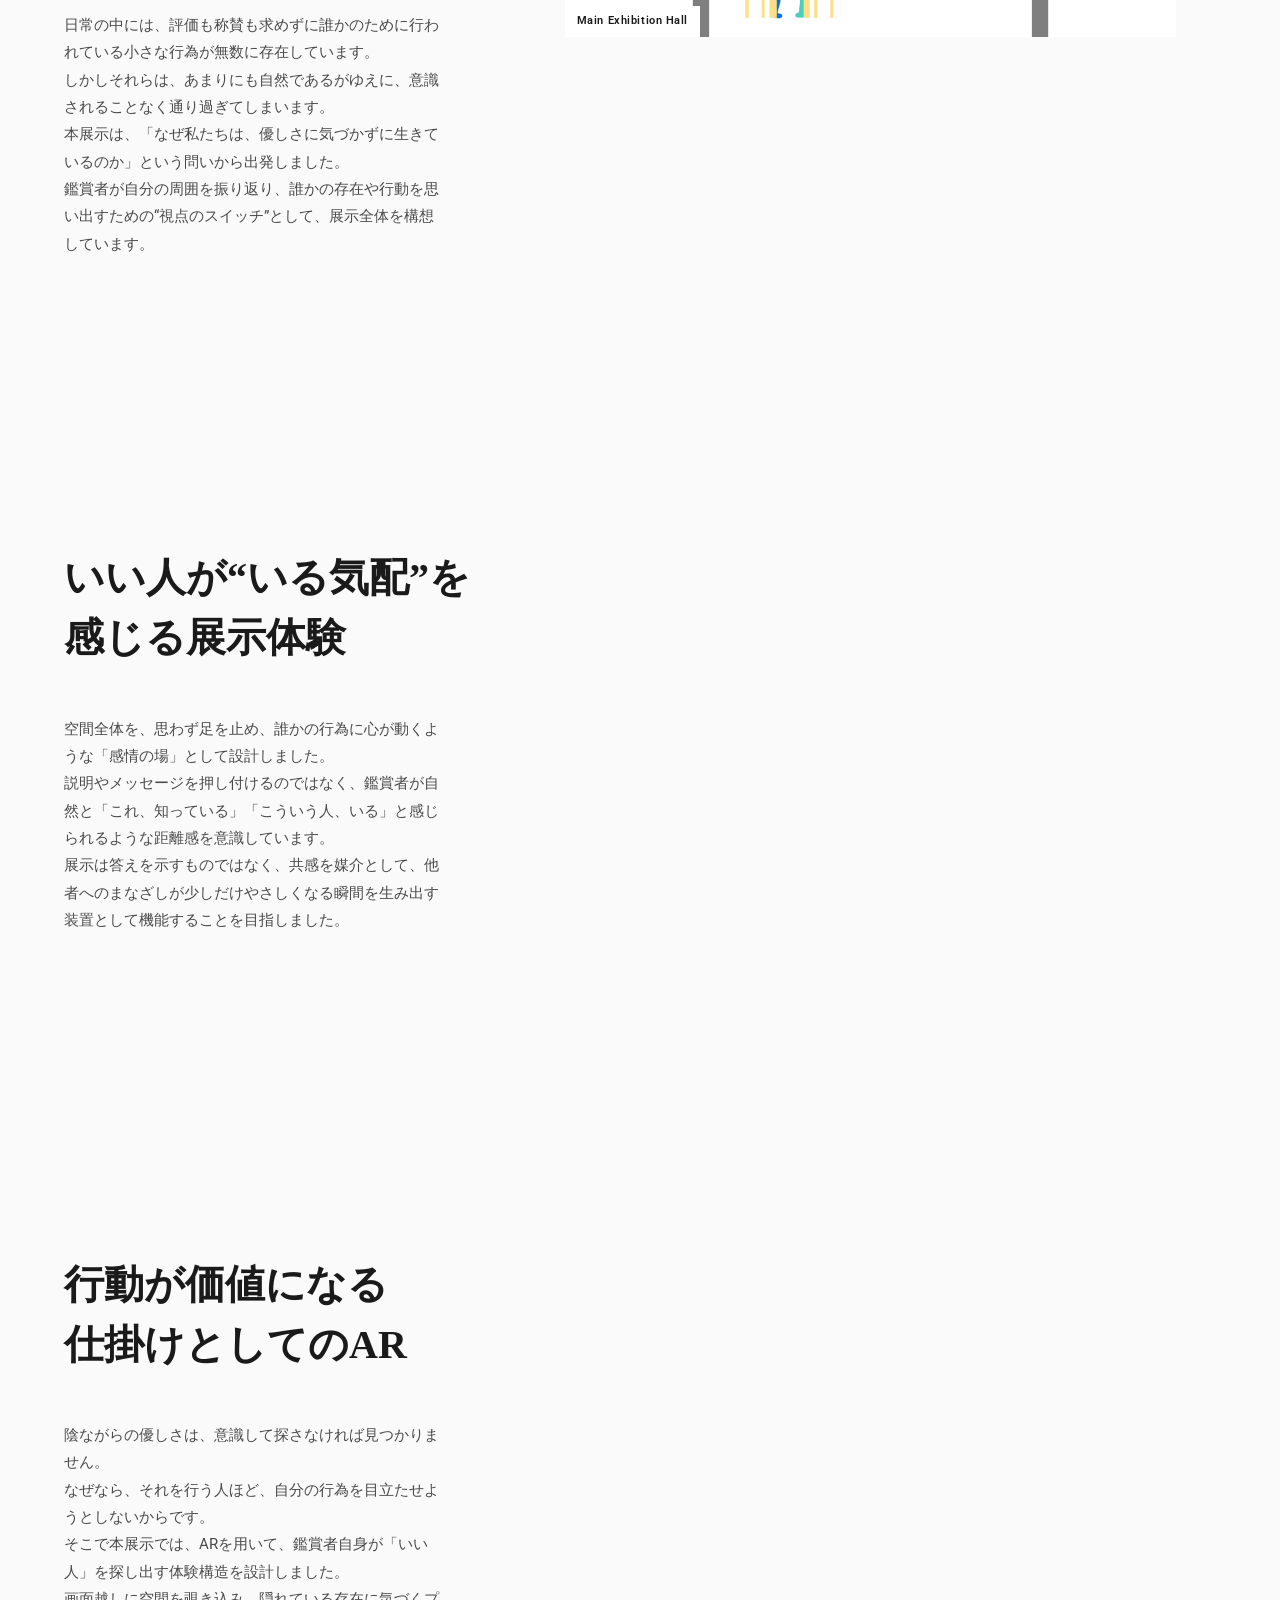
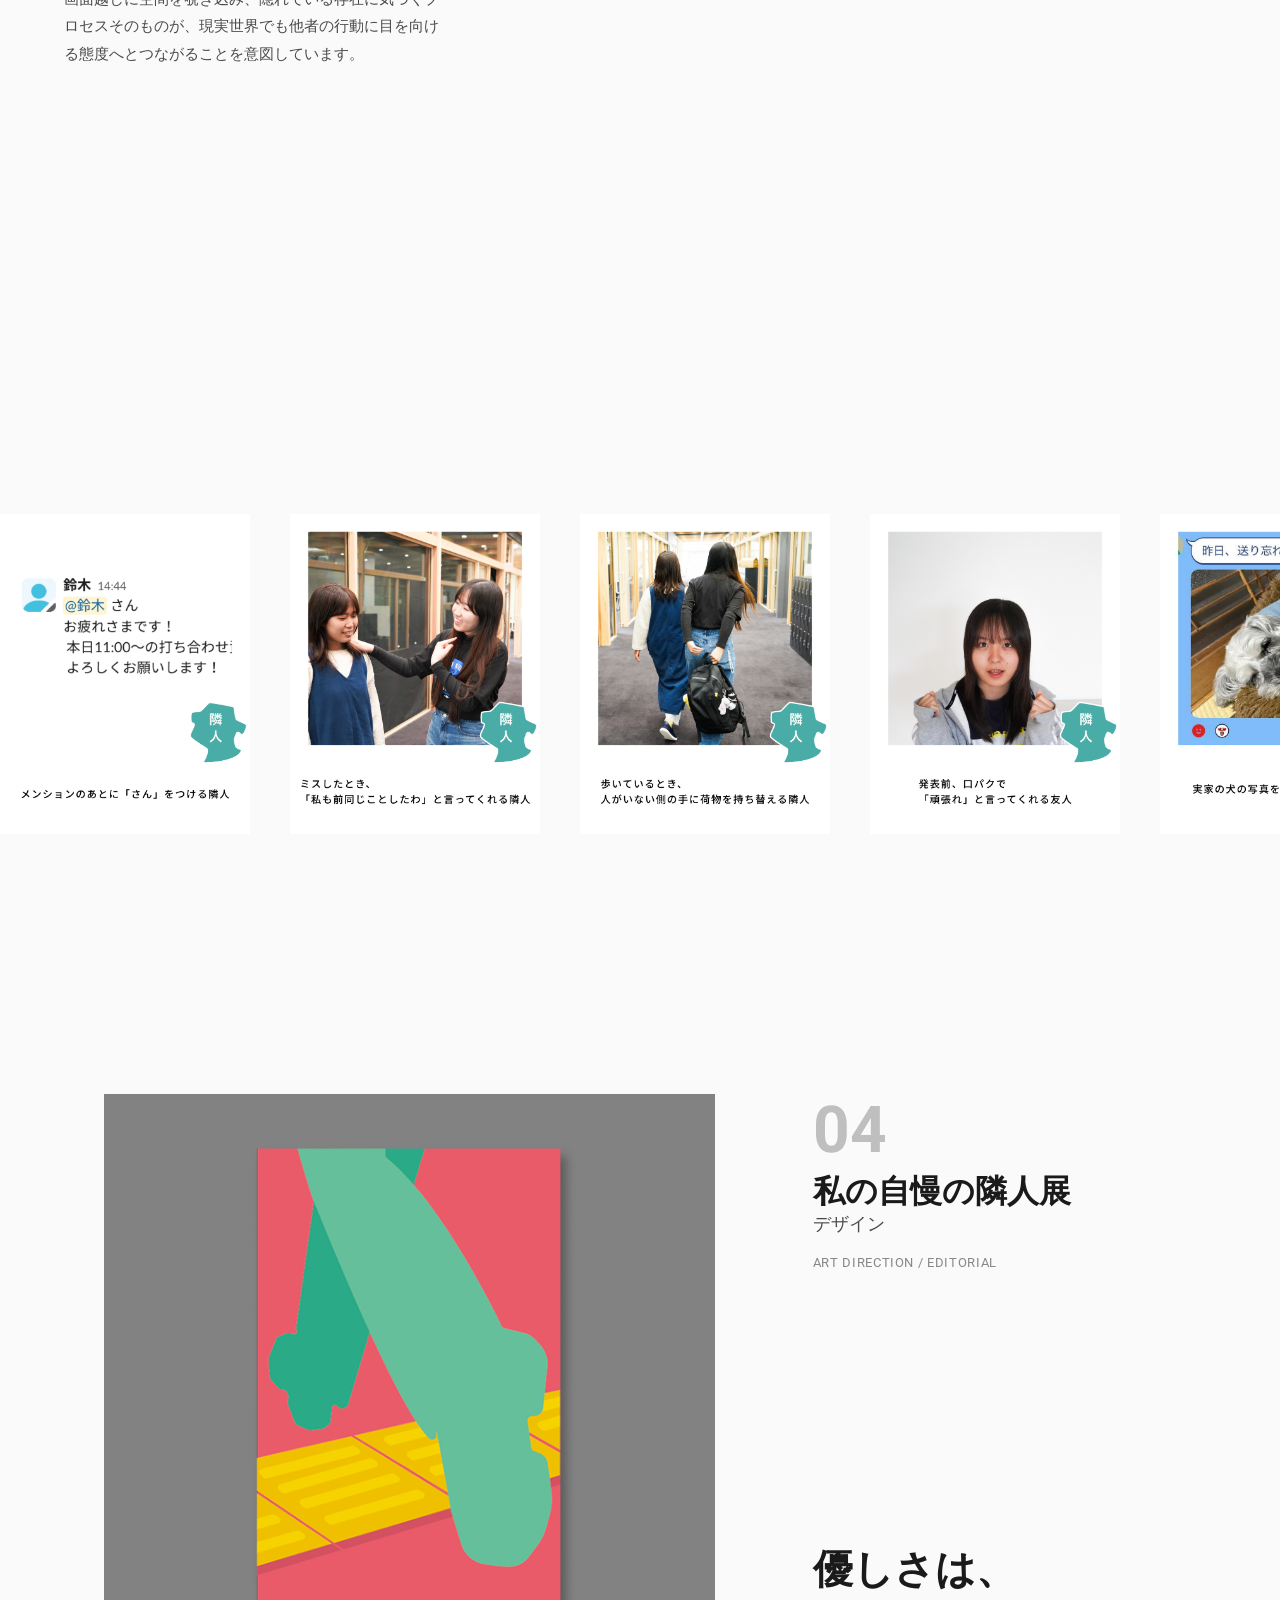
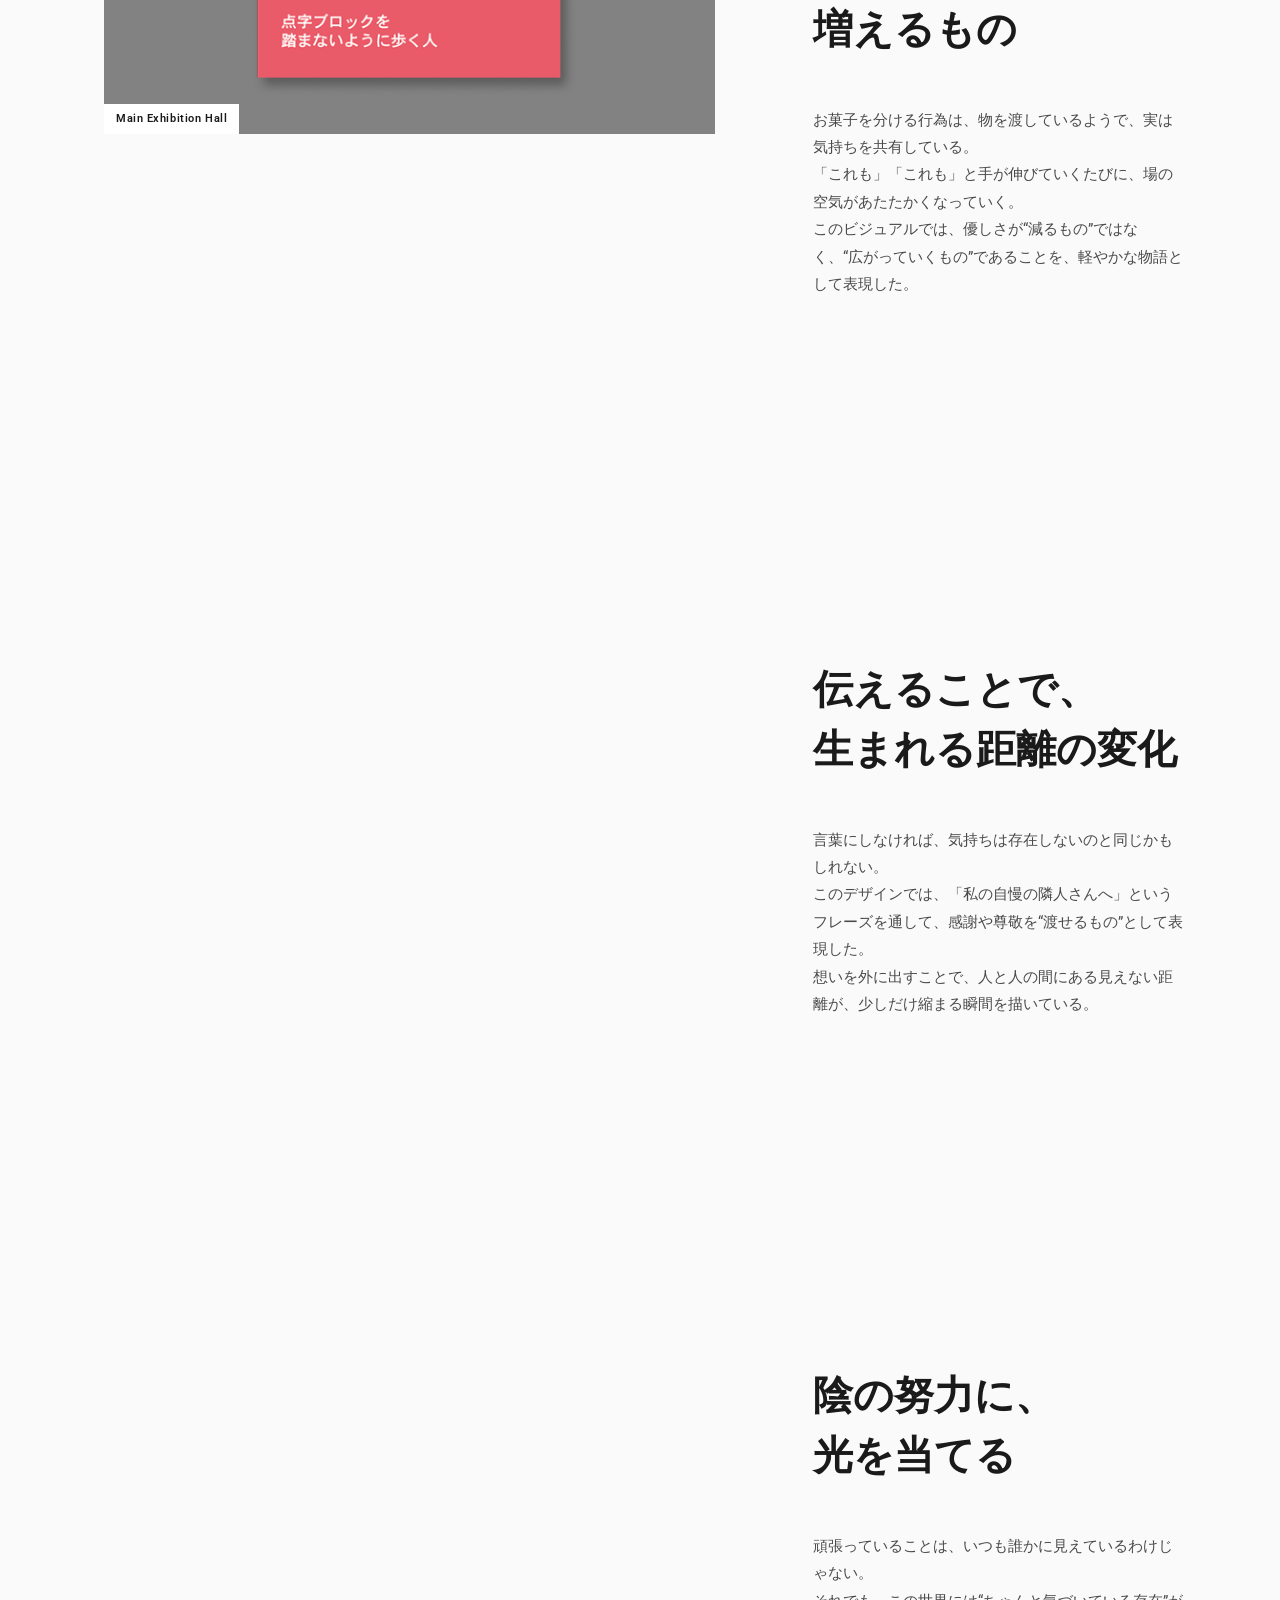
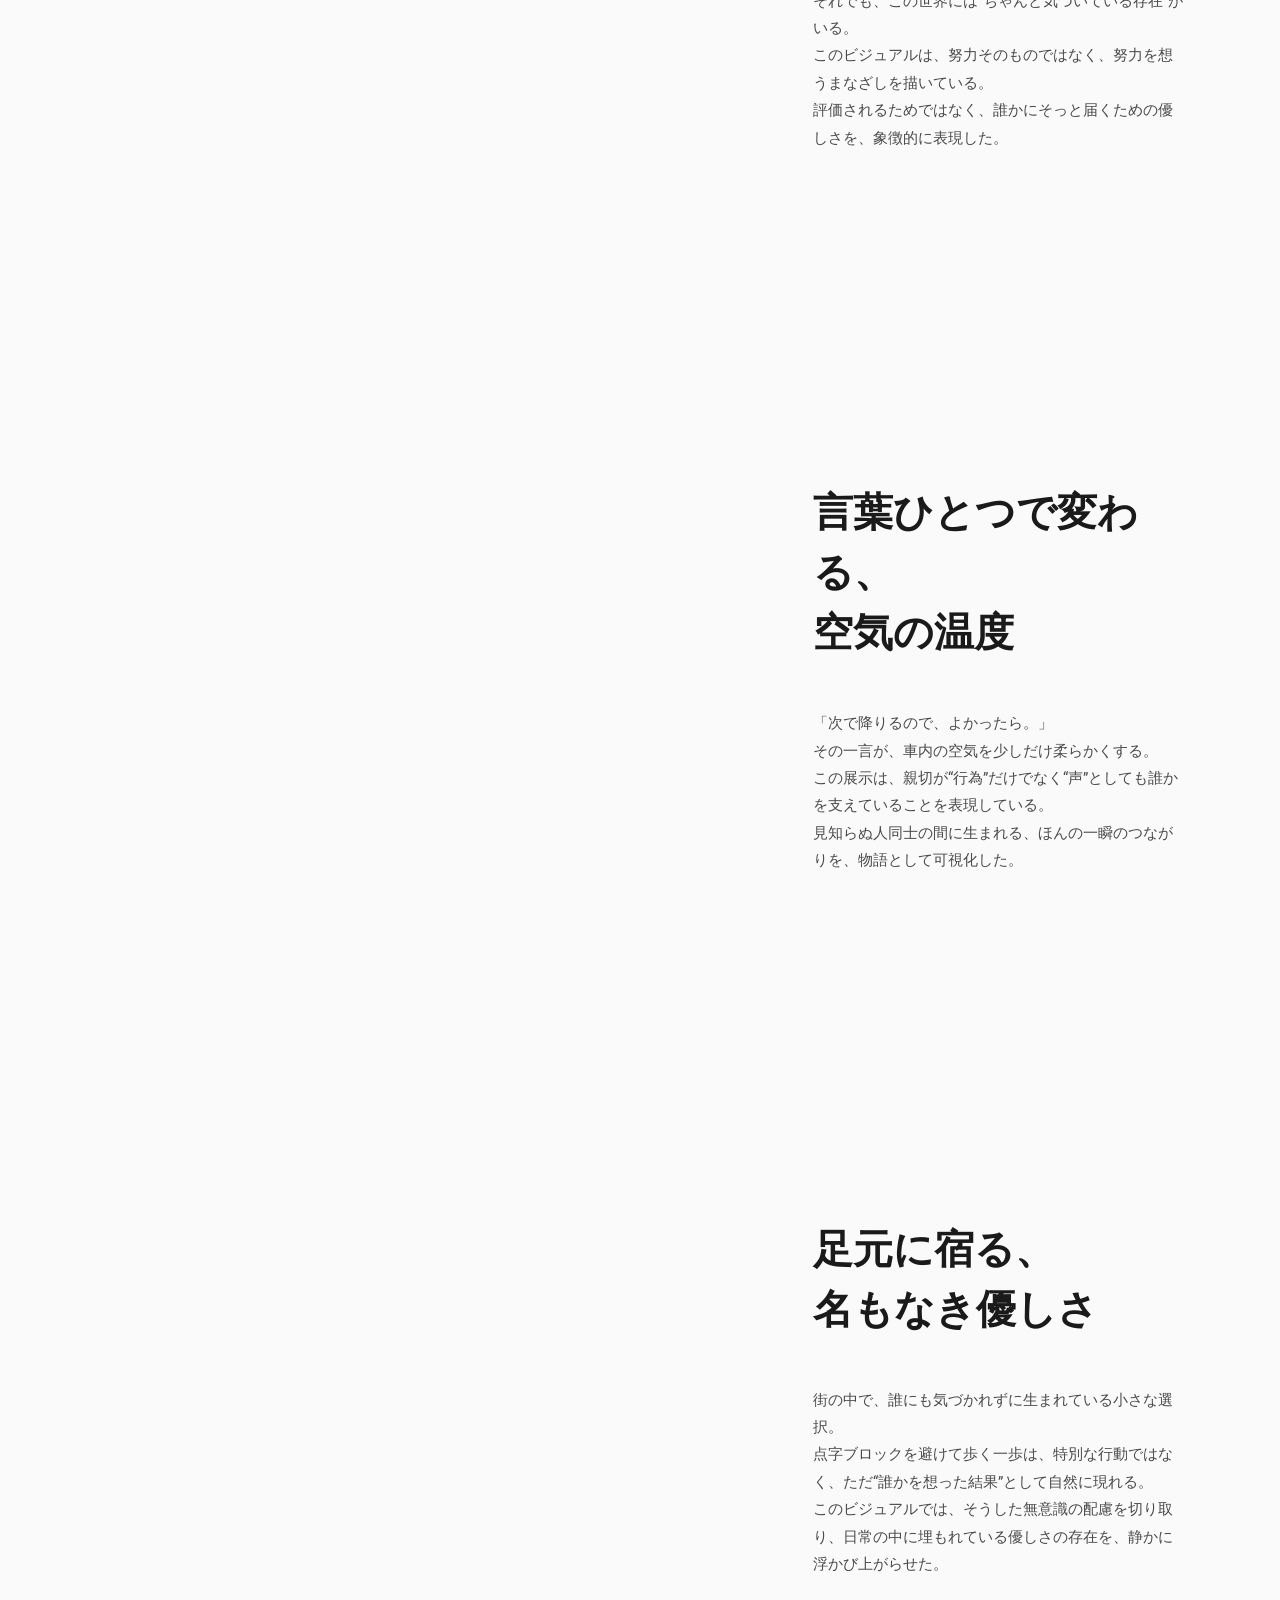
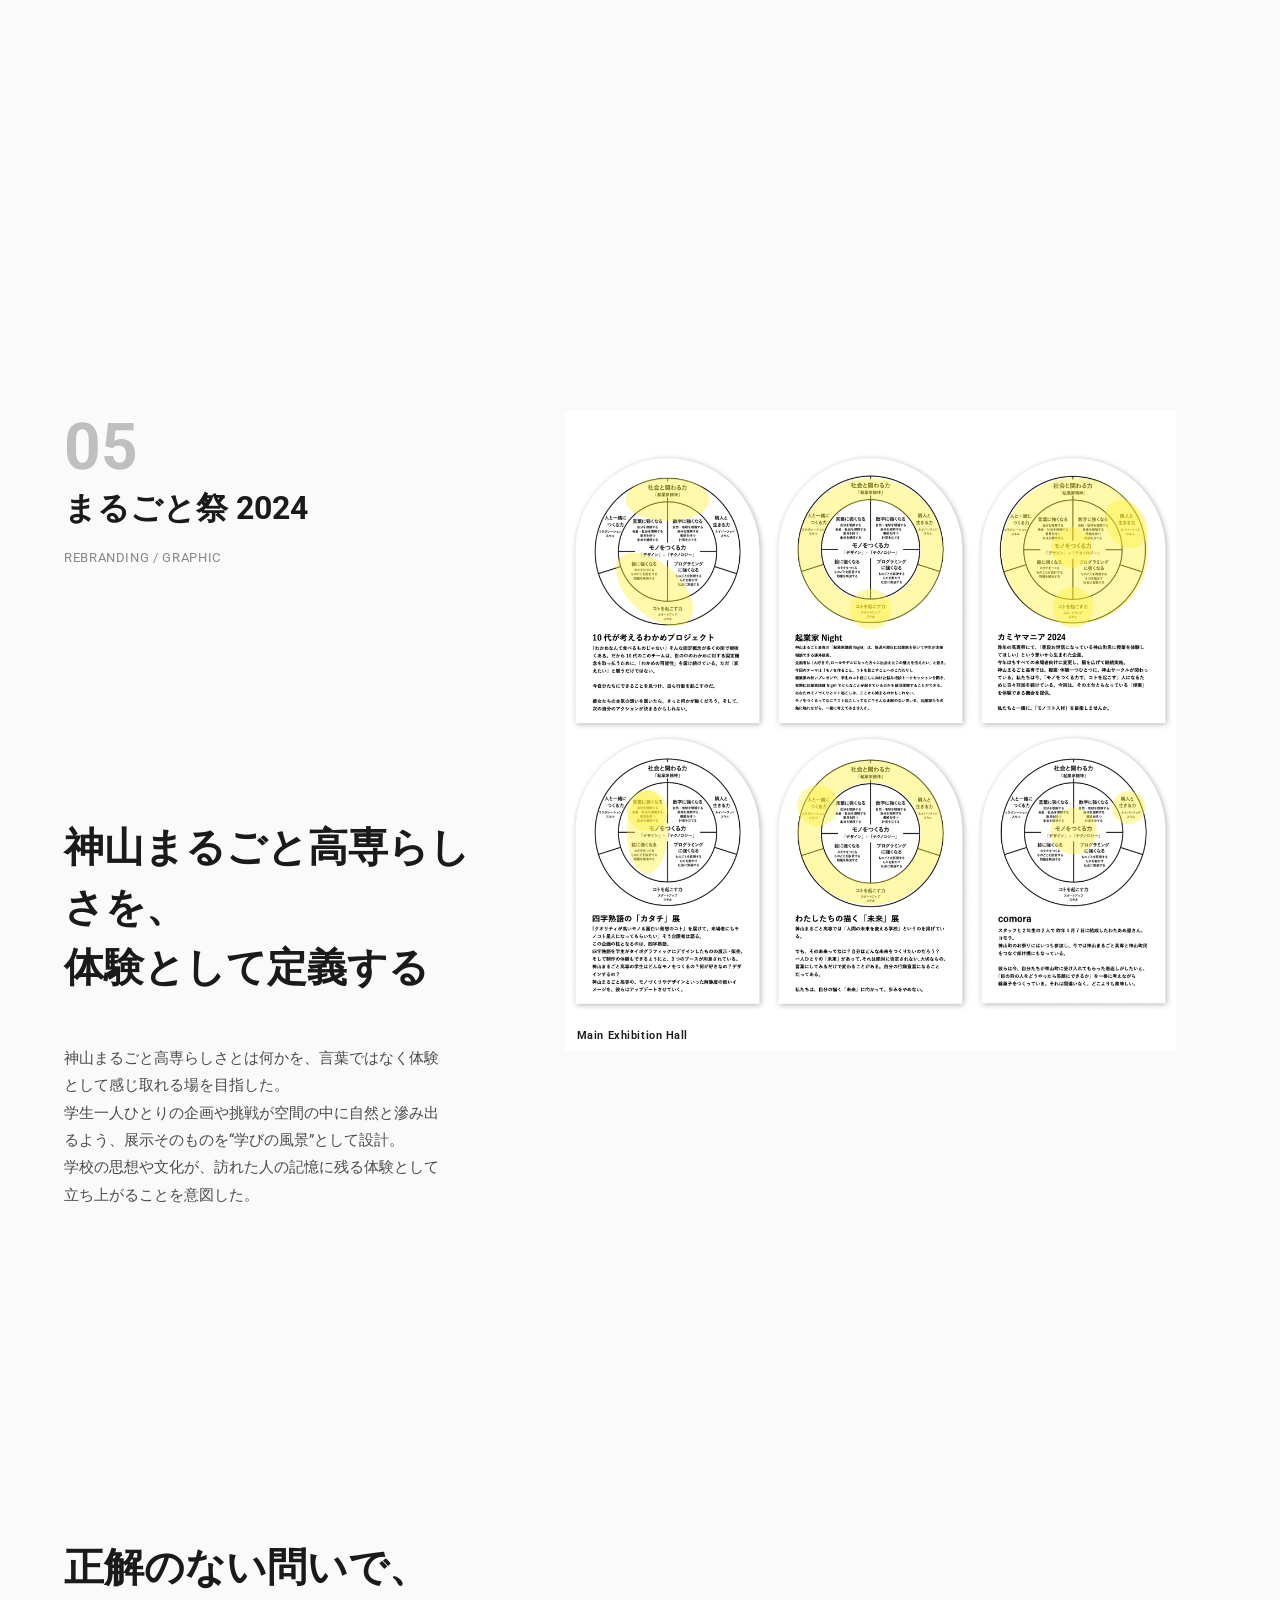
==== commit c0ee22bd: "更新内容のメモ" ====
--- a/saya-portfolio/index.html
+++ b/saya-portfolio/index.html
@@ -500,21 +500,26 @@
           </div>
           <div class="steps-wrapper">
             <div class="step" data-target="pj06-img1">
-              <h3 class="step-catch">言葉の<br>体温。</h3>
-              <p class="step-desc">
-                インタビュー集のブックデザイン。文字の組み方、紙の選定において、話者の体温が指先から伝わるような質感を目指しました。
+              <h3 class="step-catch">人が物語になる<br>ステージ設計</h3>
+              <p class="step-desc">
+                出演者一人ひとりの動き、立ち位置、入退場の導線までを“演出”として設計しました。<br>
+                ただパフォーマンスを見せるのではなく、ステージ上に立つ人そのものが物語の一部になるよう、コンセプトと身体の動きを結びつけています。<br>
+                観客の視線や感情の流れを意識しながら、「誰が、どこに立ち、どう現れ、どう去るか」までをデザインすることで、空間全体が一つの体験になることを目指しました。
               </p>
             </div>
             <div class="step" data-target="pj06-img2">
-              <h3 class="step-catch">日常を<br>切り取る。</h3>
-              <p class="step-desc">
-                キービジュアルには、特定の誰かではなく「どこにでもありそうな風景」を採用。誰もが当事者になれる空気感を演出しています。
+              <h3 class="step-catch">時間をつなぐ、<br>言葉のデザイン</h3>
+              <p class="step-desc">
+                ステージの“前・途中・終わり”を分断された場面ではなく、一続きの物語として感じてもらうために、MC台本を制作しました。<br>
+                単なる進行文ではなく、観客の感情を次のシーンへと橋渡しする言葉を設計。空気が高まる瞬間、静まる瞬間、そのどちらにも寄り添うことで、ステージ全体のリズムと温度を言葉によってコントロールしました。
               </p>
             </div>
             <div class="step" data-target="pj06-img3">
-              <h3 class="step-catch">言葉の<br>体温。</h3>
-              <p class="step-desc">
-                インタビュー集のブックデザイン。文字の組み方、紙の選定において、話者の体温が指先から伝わるような質感を目指しました。
+              <h3 class="step-catch">体験として残る、<br>祭の記憶</h3>
+              <p class="step-desc">
+                まるごと祭2025では、ステージ演出・人の動き・言葉・空間が重なり合い、一つの“体験”として記憶に残る場づくりを目指しました。<br>
+                観る人、立つ人、支える人、それぞれの視点が交差することで、この場にしか生まれない時間が生まれる。<br>
+                その設計全体をディレクションすることが、私にとっての役割でした。
               </p>
             </div>
           </div>
@@ -538,52 +543,6 @@
             </div>
           </div>
         </div>
-      </div>
-    </section>
-
-    <div id="custom-projects-slot"></div>
-
-    <section class="project-section project--flip" id="pj07">
-      <div class="project-container">
-        
-        <div class="text-side">
-          <div class="sticky-title-wrapper">
-            <span class="pj-number">Others</span>
-            <h2 class="pj-title">Graphic Works</h2>
-            <p class="pj-category">Logo / Package / Zine</p>
-          </div>
-          <div class="steps-wrapper">
-            <div class="step" data-target="pj07-img1">
-              <h3 class="step-catch">細部に、<br>宿る。</h3>
-              <p class="step-desc">
-                自主制作からクライアントワークまで。<br>
-                ロゴ、パッケージ、名刺など、媒体を問わず本質的な「らしさ」を形にするグラフィックワーク集です。
-              </p>
-            </div>
-            <div class="step" data-target="pj07-img2">
-              <h3 class="step-catch">自由な<br>表現。</h3>
-              <p class="step-desc">
-                Zineの制作やイラストレーションなど、個人の視点から生まれた実験的なアウトプット。制限のない場所での表現探求を続けています。
-              </p>
-            </div>
-          </div>
-        </div>
-
-        <div class="visual-side">
-          <div class="sticky-visual-stage">
-            <div class="visual-group active" id="pj07-img1">
-              <div class="grid-1">
-                <figure><img src="https://placehold.co/1000x800/e0e0e0/333?text=Space+Design" alt=""><figcaption>Main Exhibition Hall</figcaption></figure>
-              </div>
-            </div>
-            <div class="visual-group" id="pj07-img2">
-              <div class="grid-1">
-                <figure><img src="https://placehold.co/1000x800/e0e0e0/333?text=Space+Design" alt=""><figcaption>Main Exhibition Hall</figcaption></figure>
-              </div>
-            </div>
-          </div>
-        </div>
-
       </div>
     </section>
 
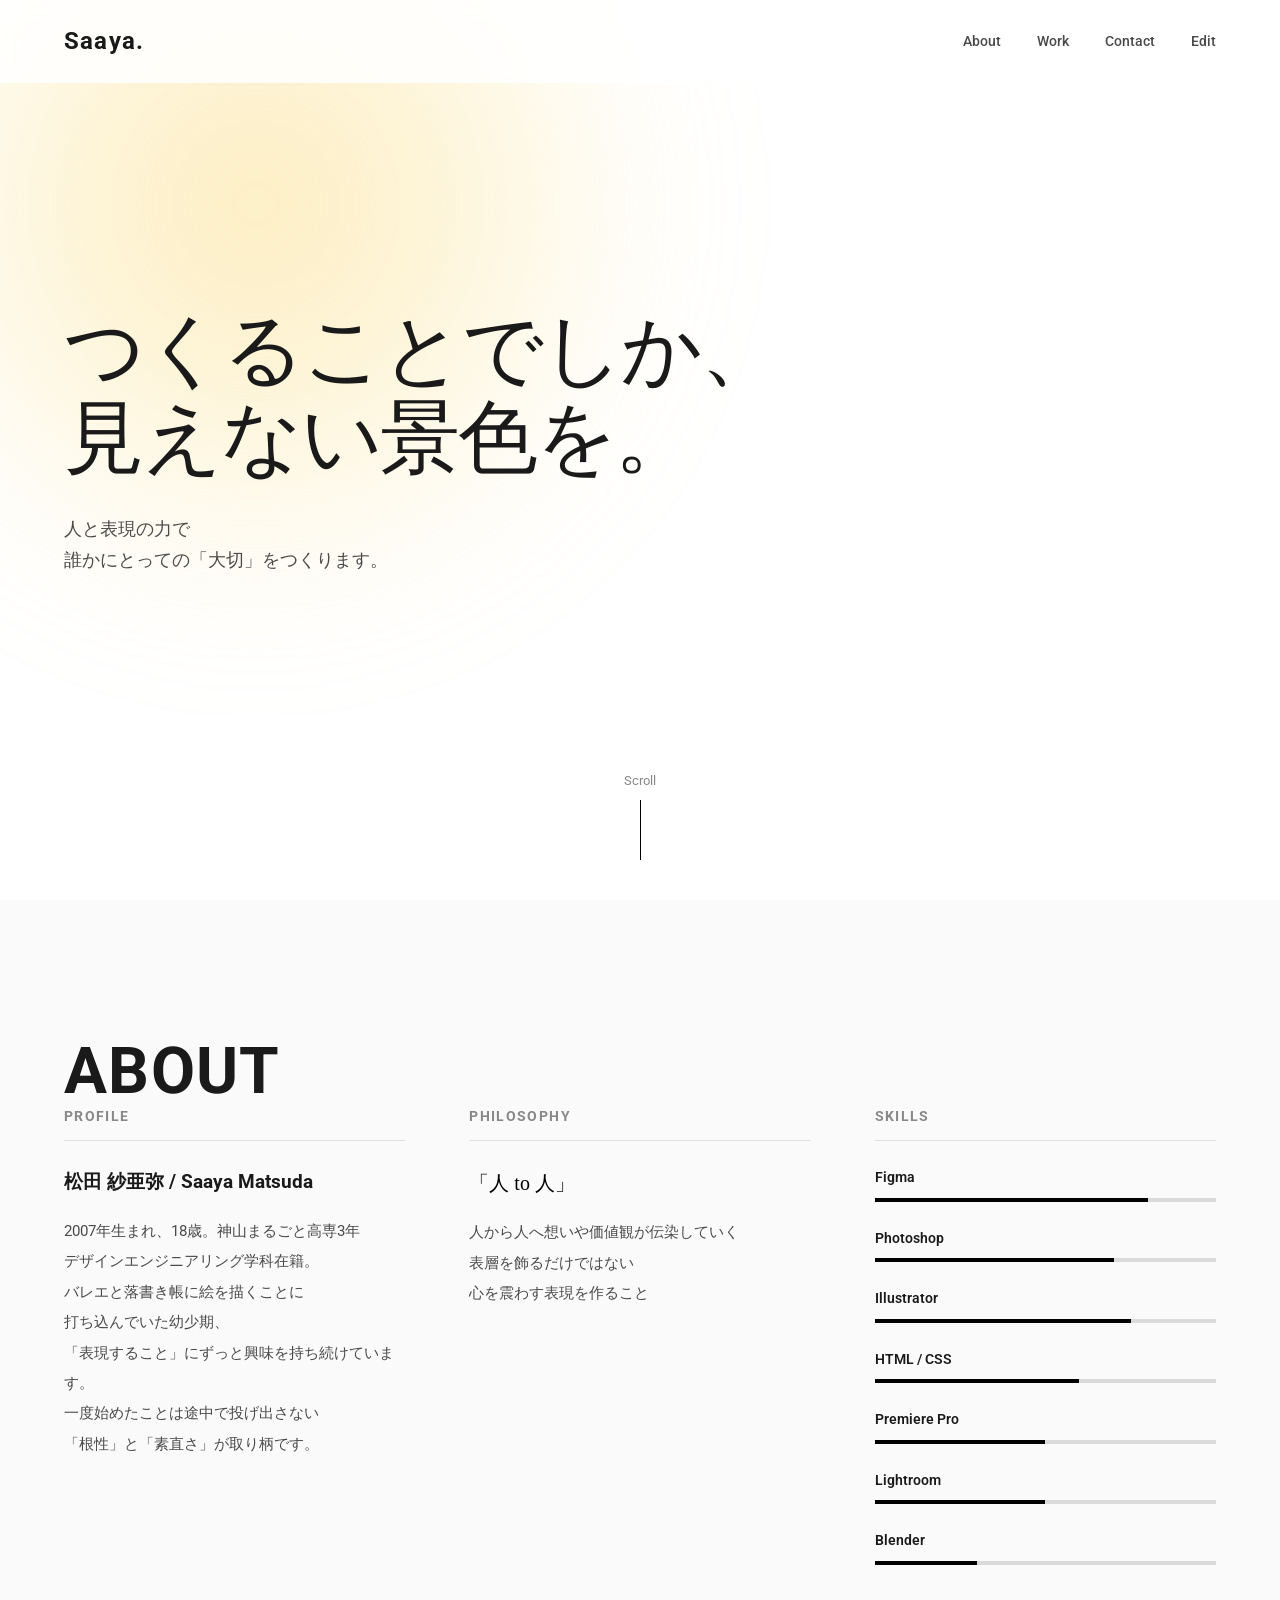
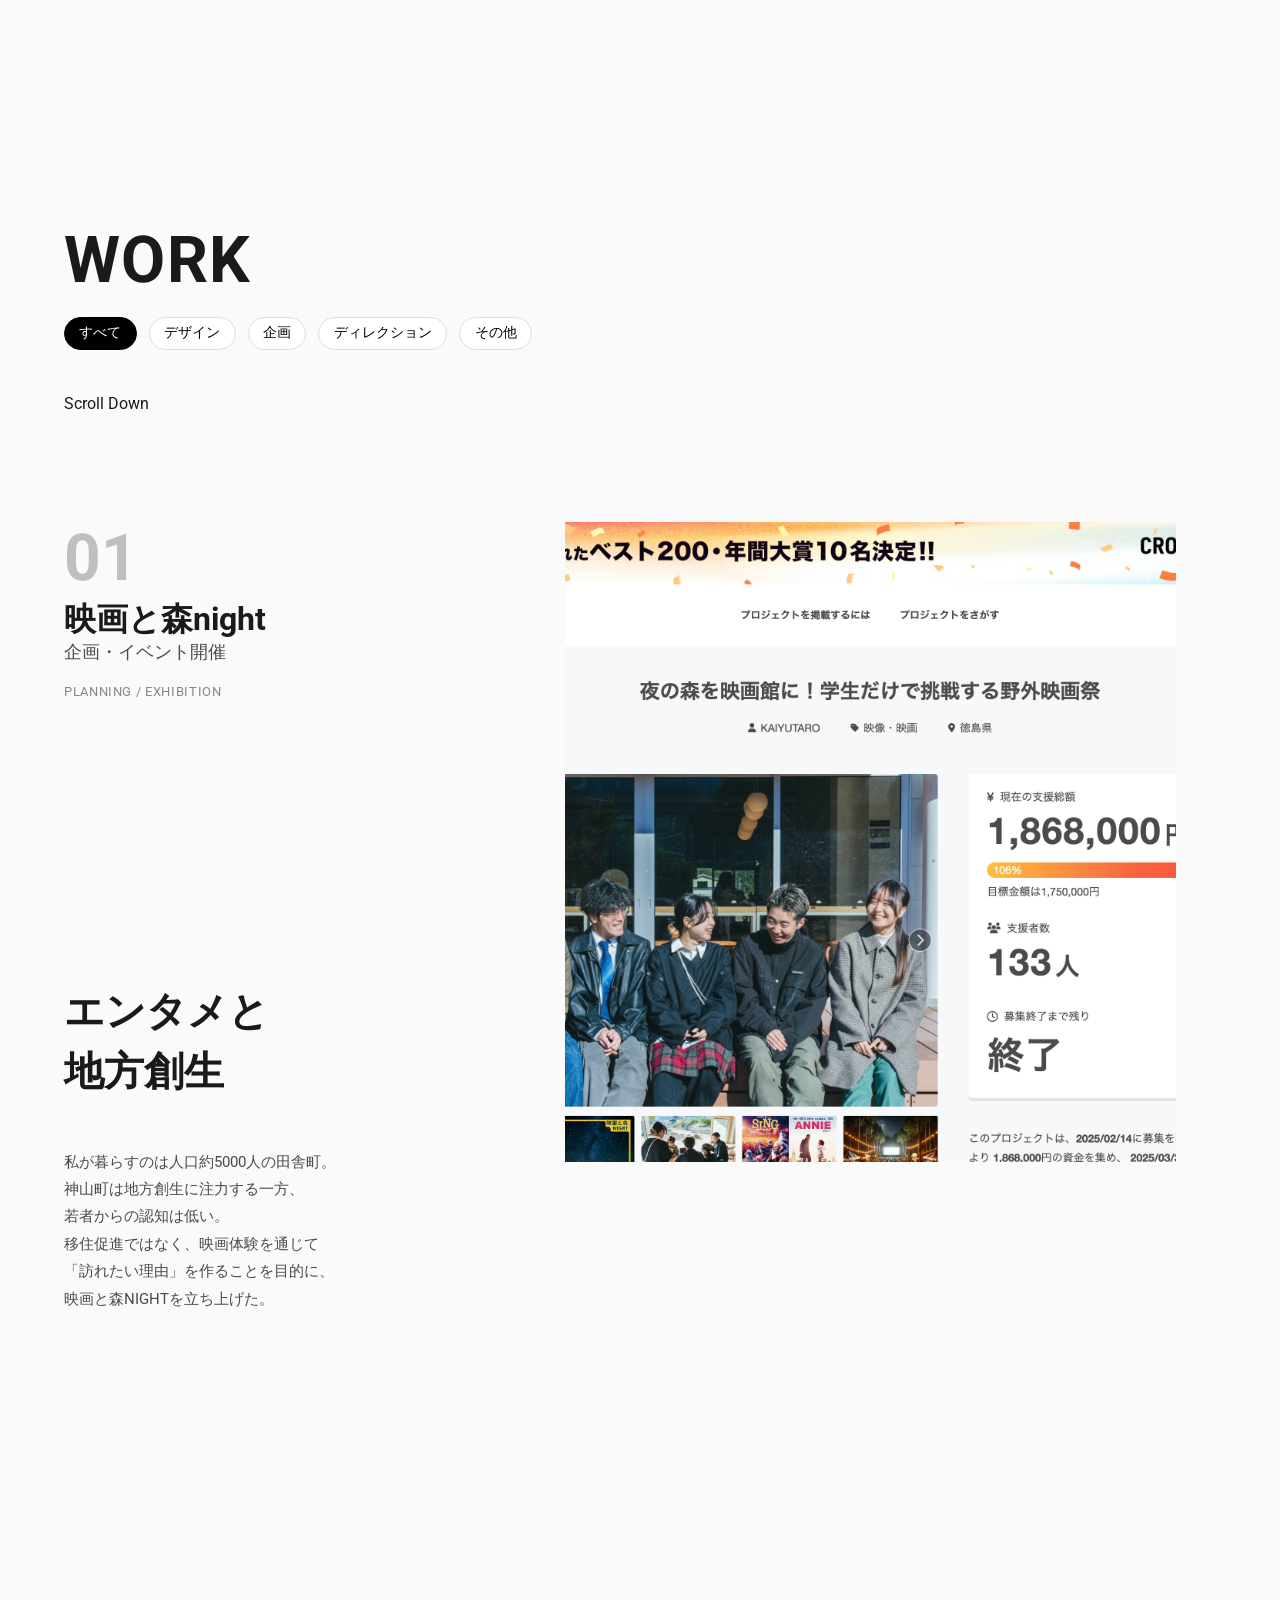
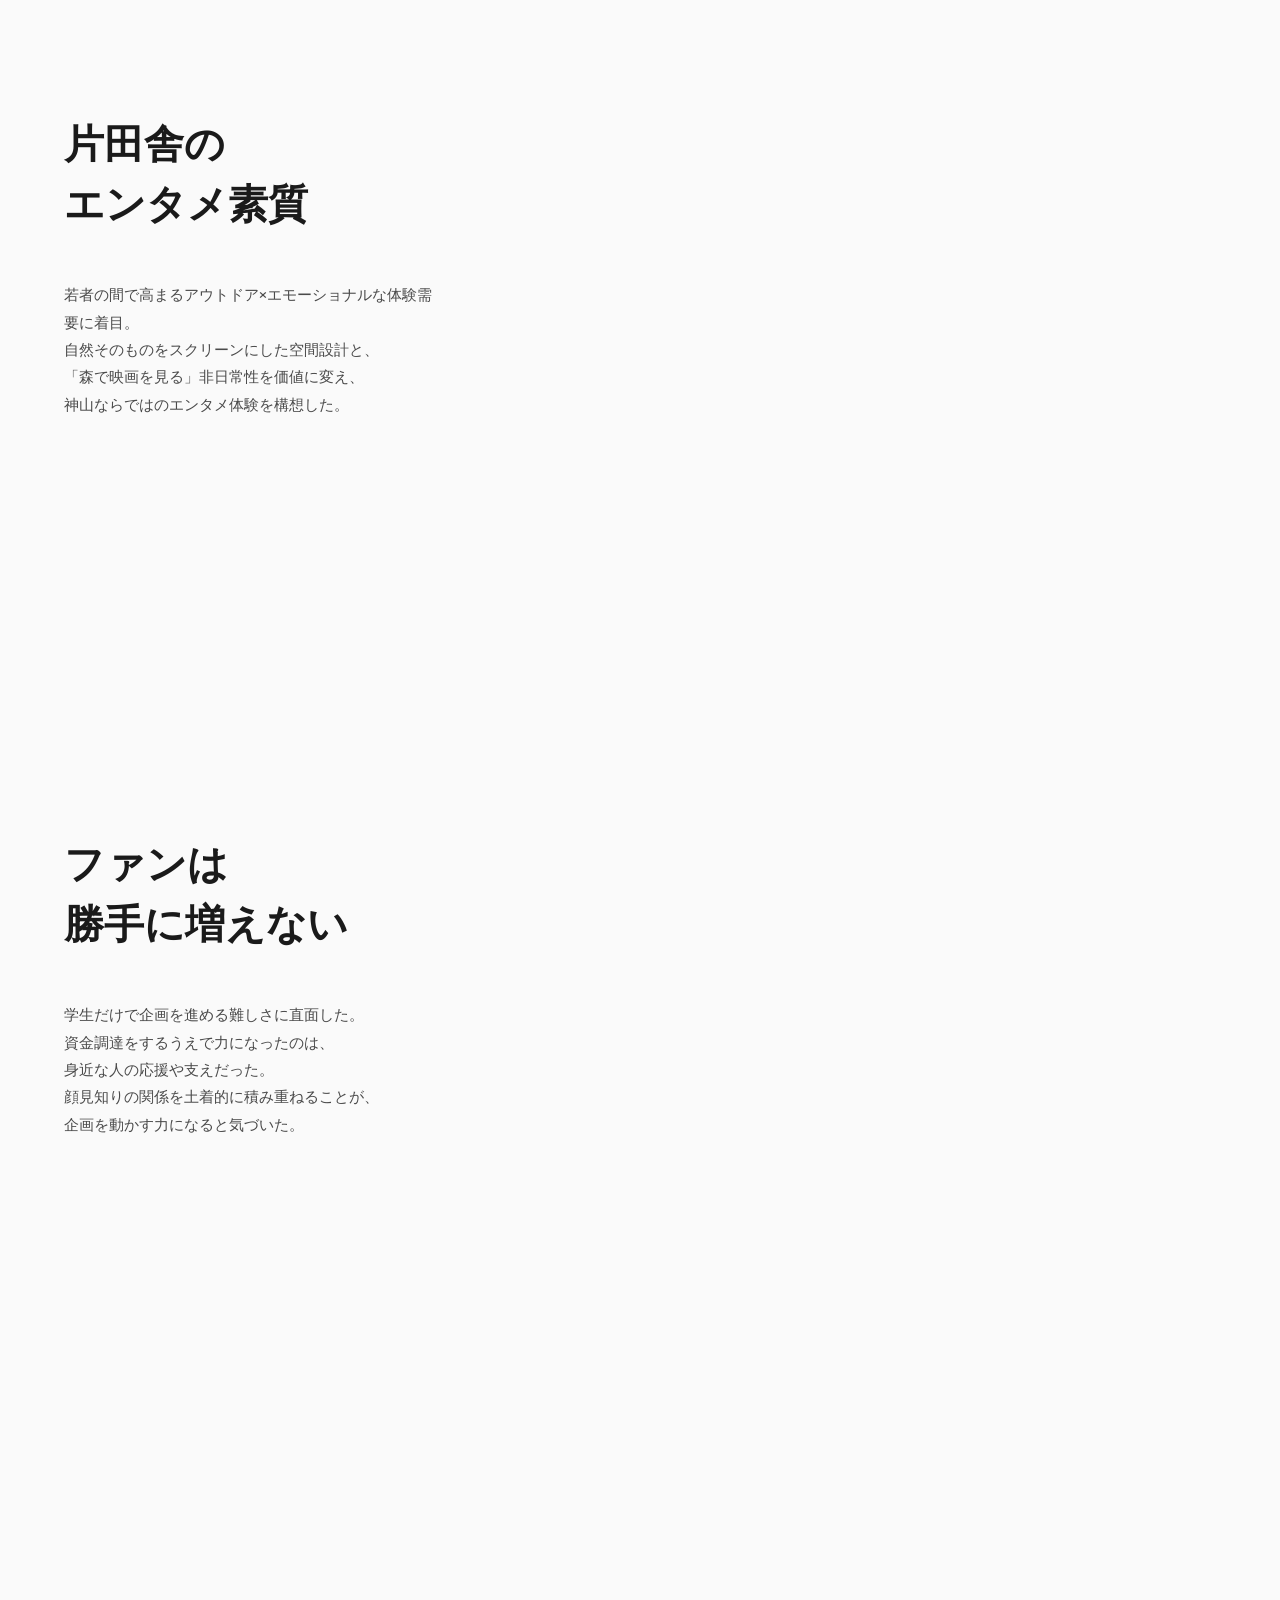
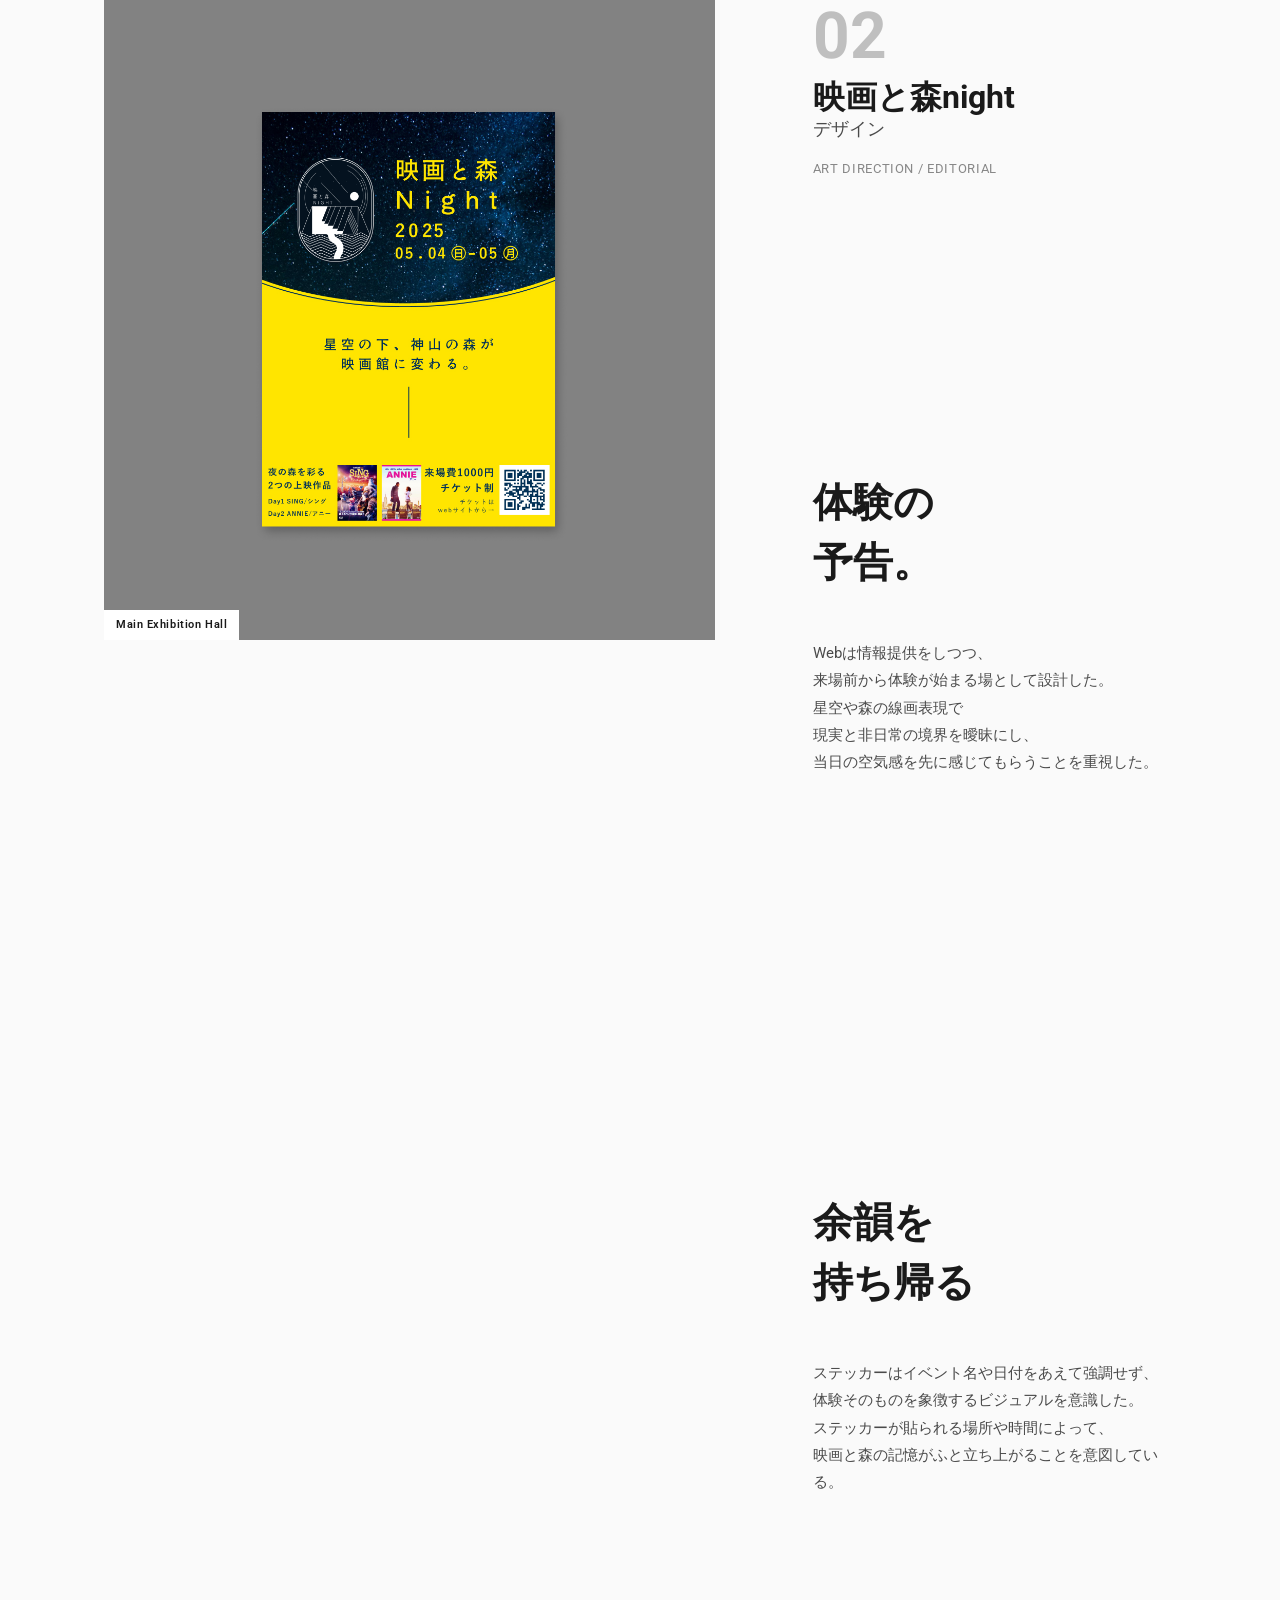
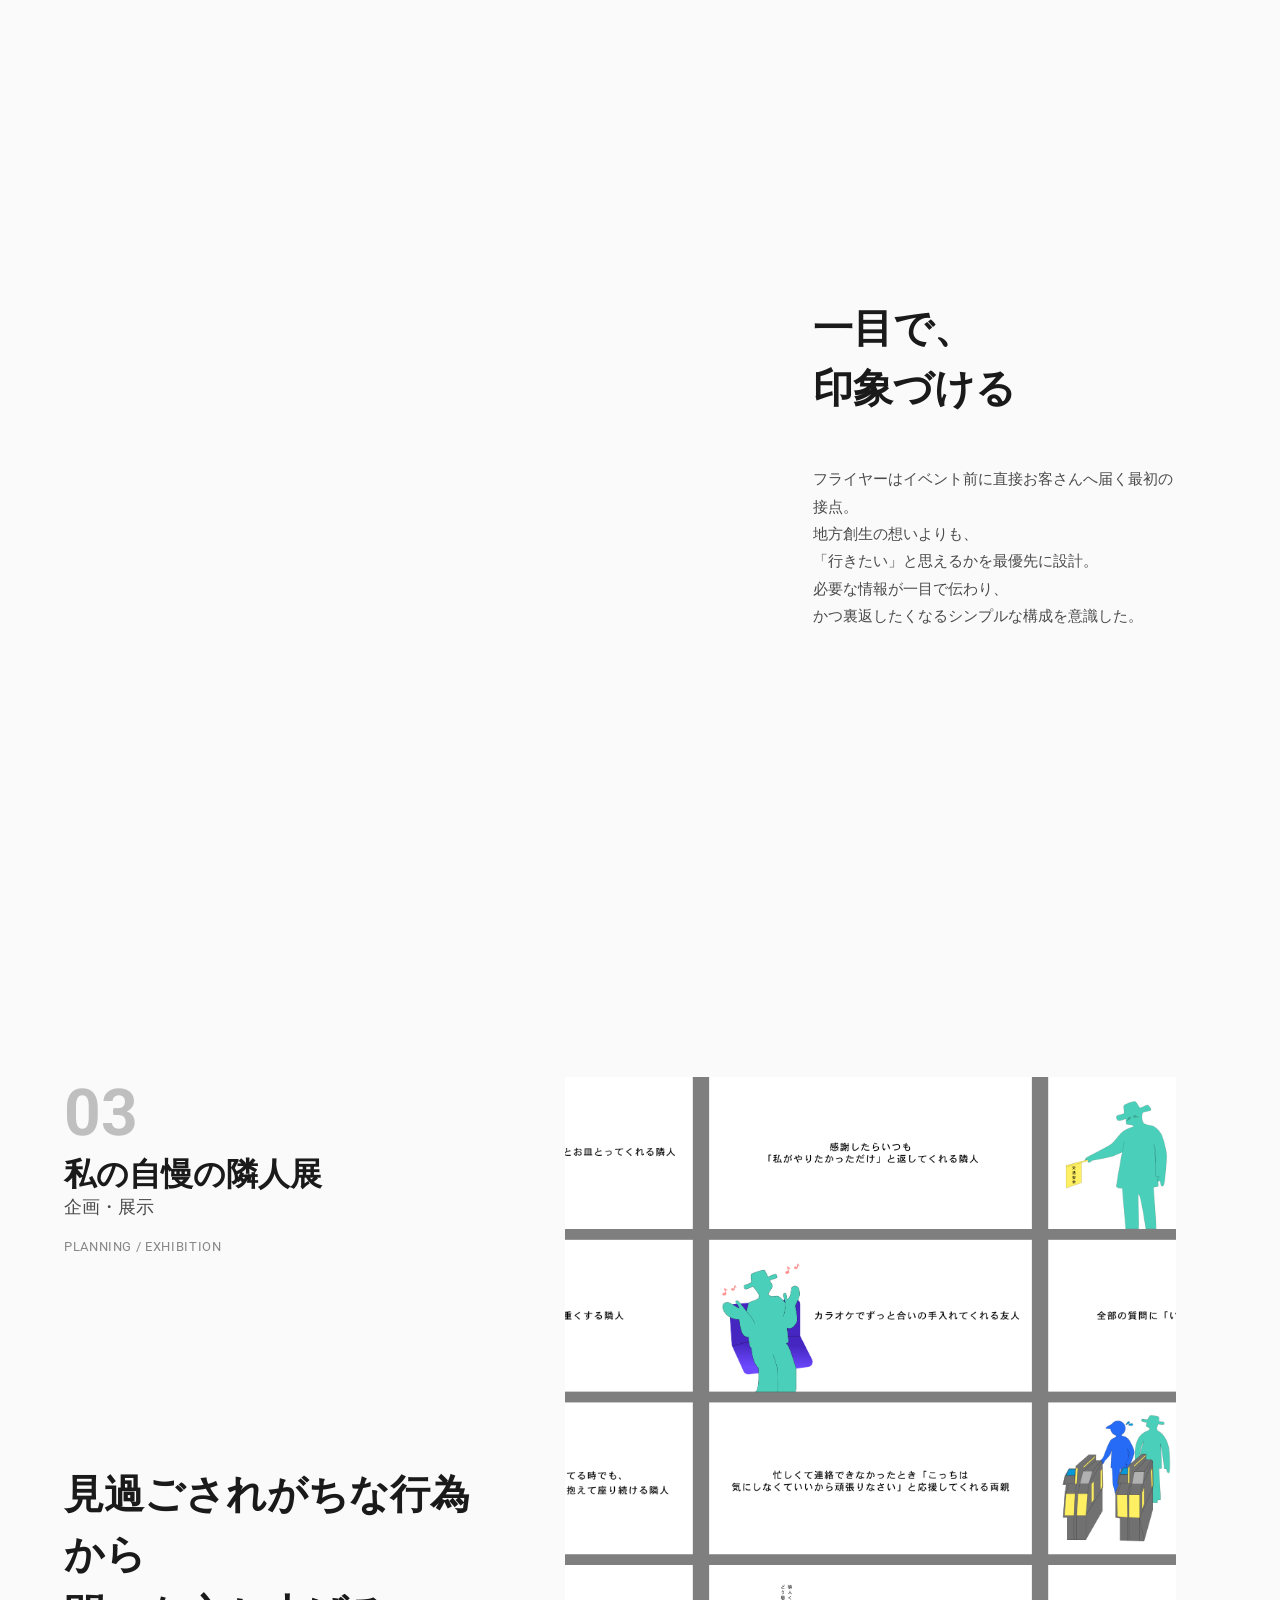
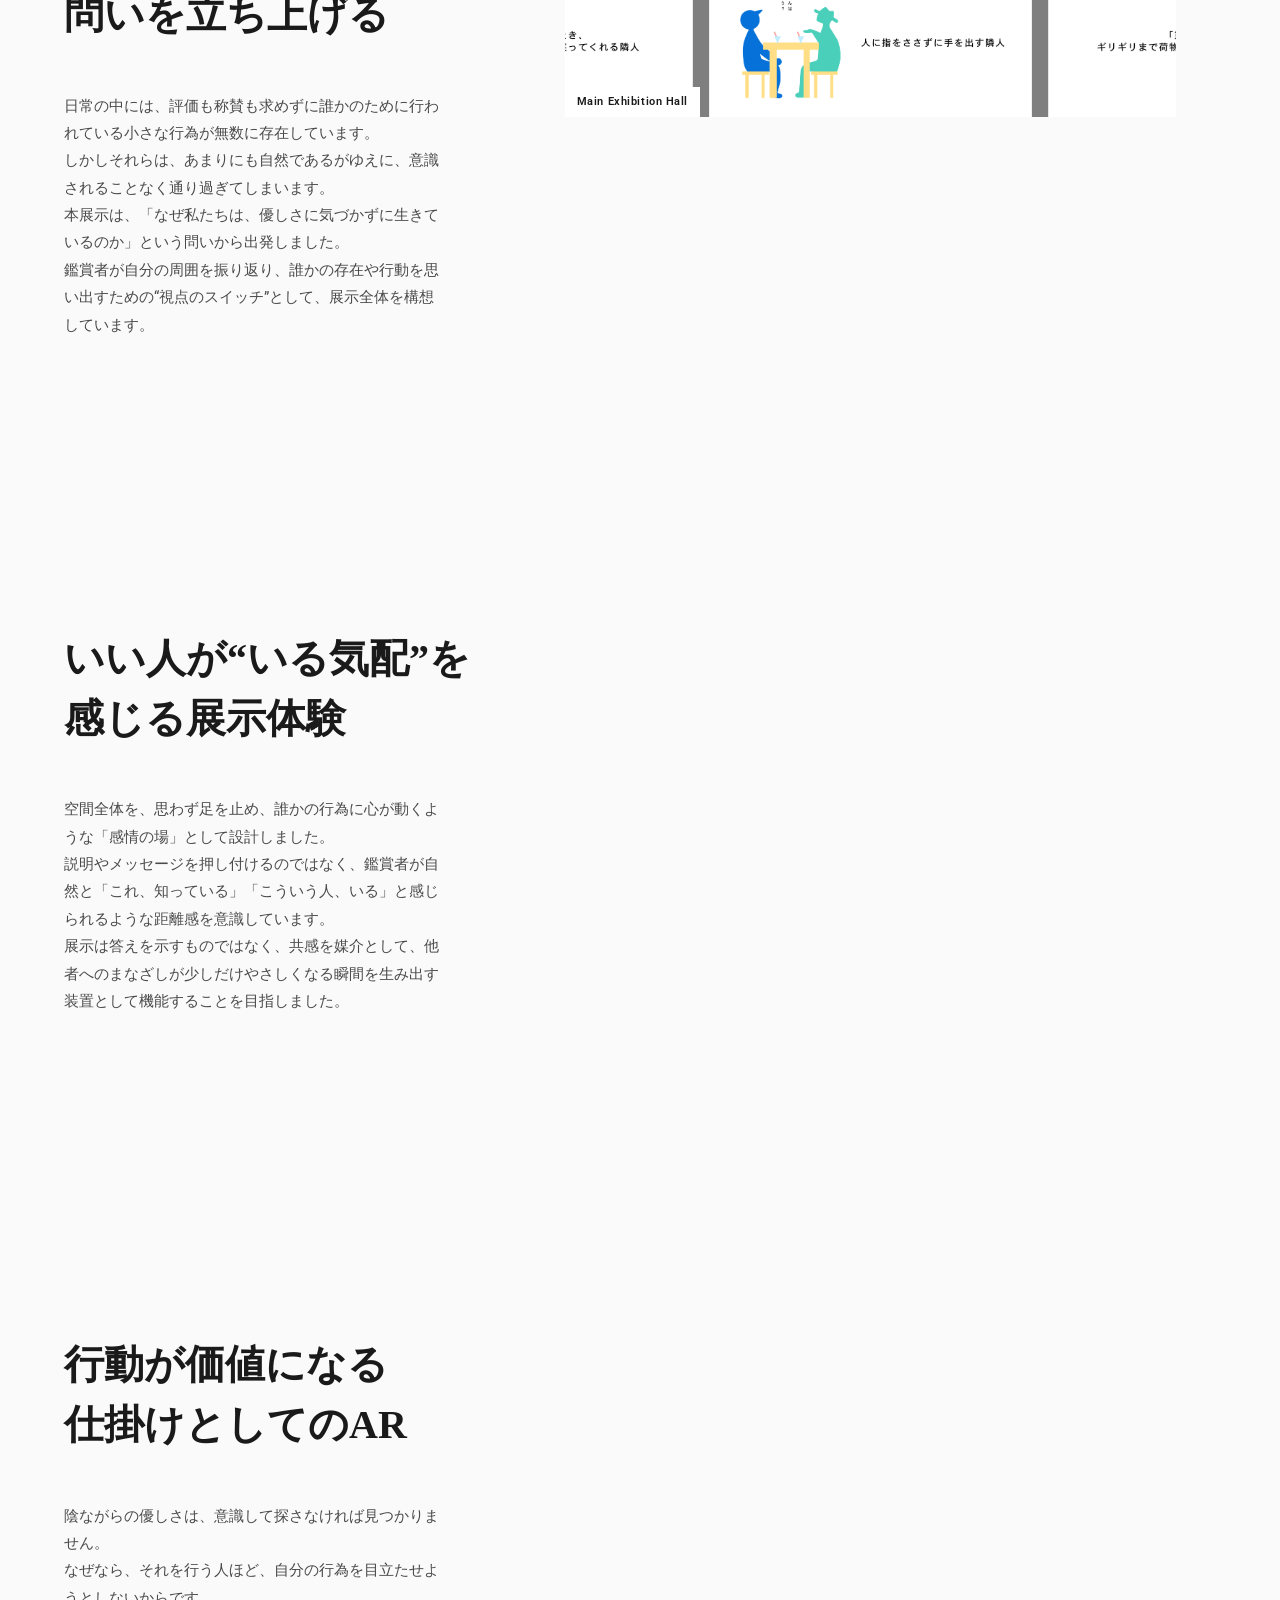
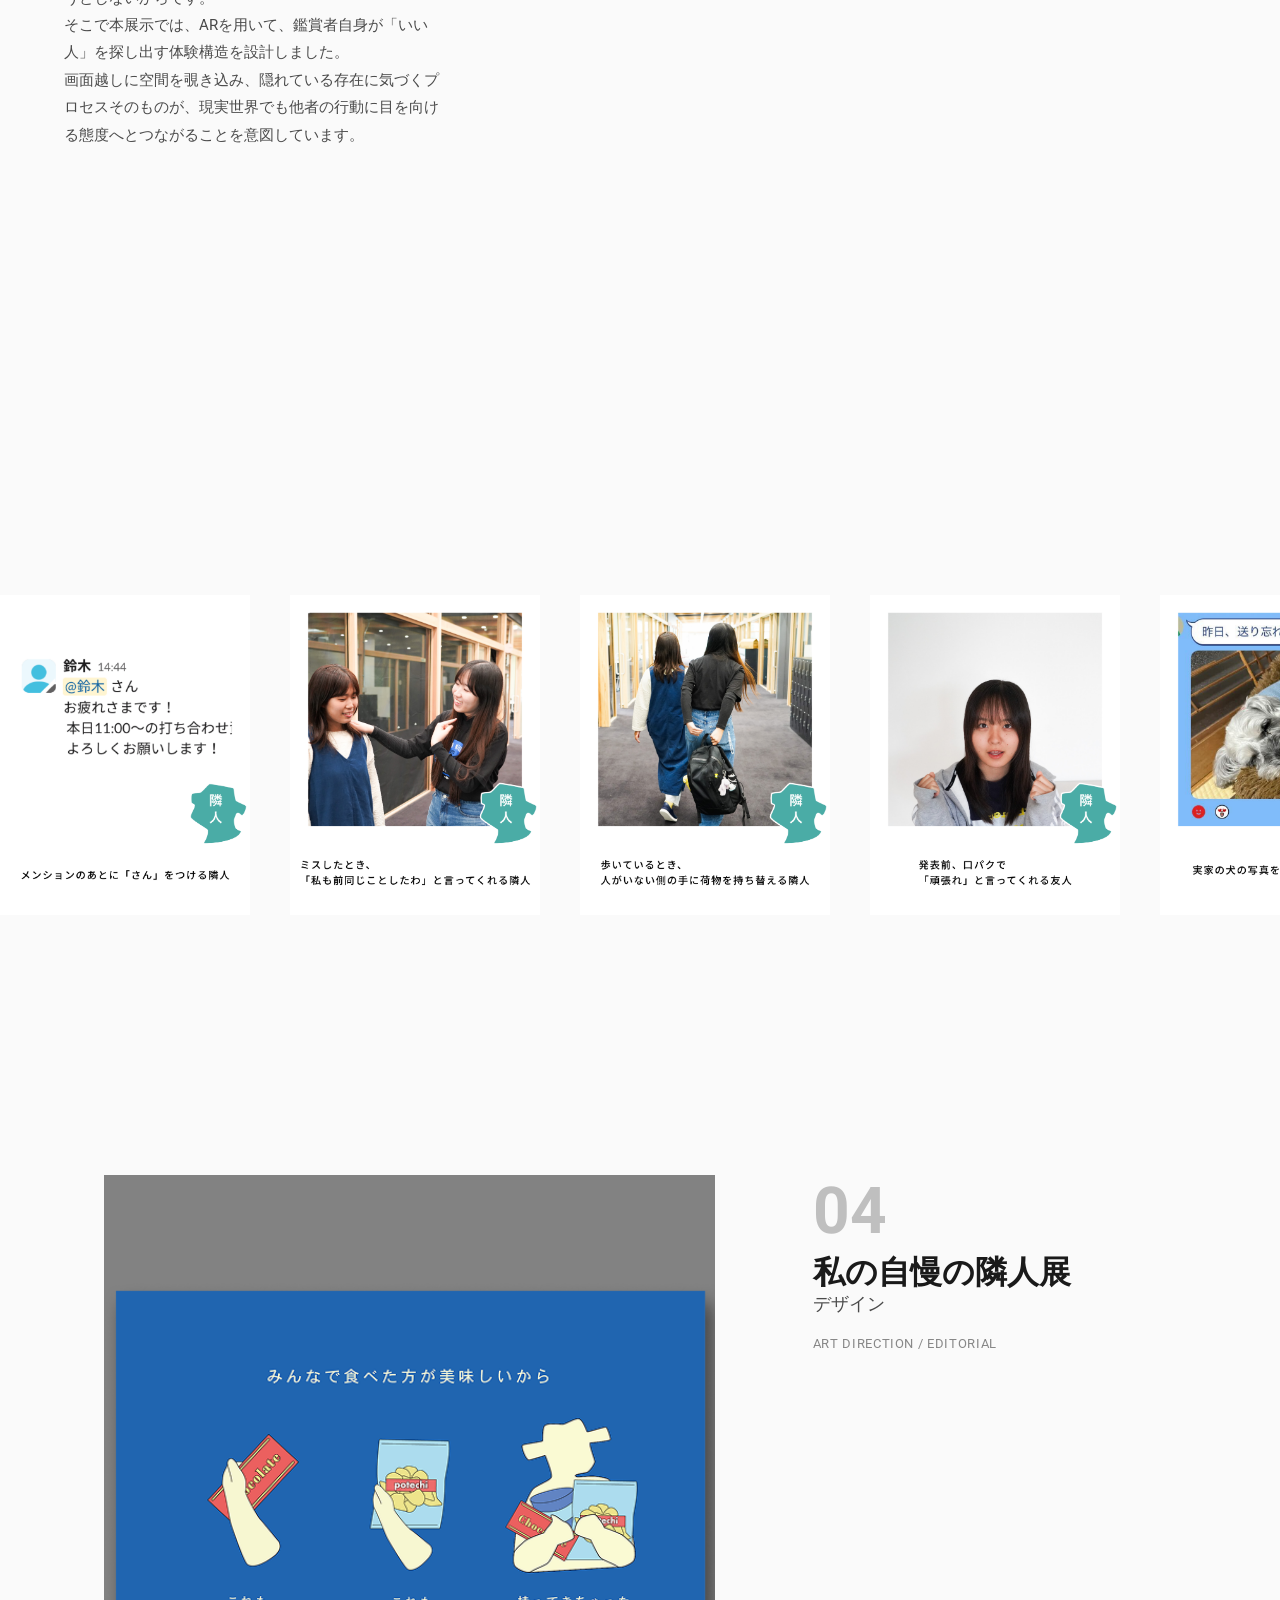
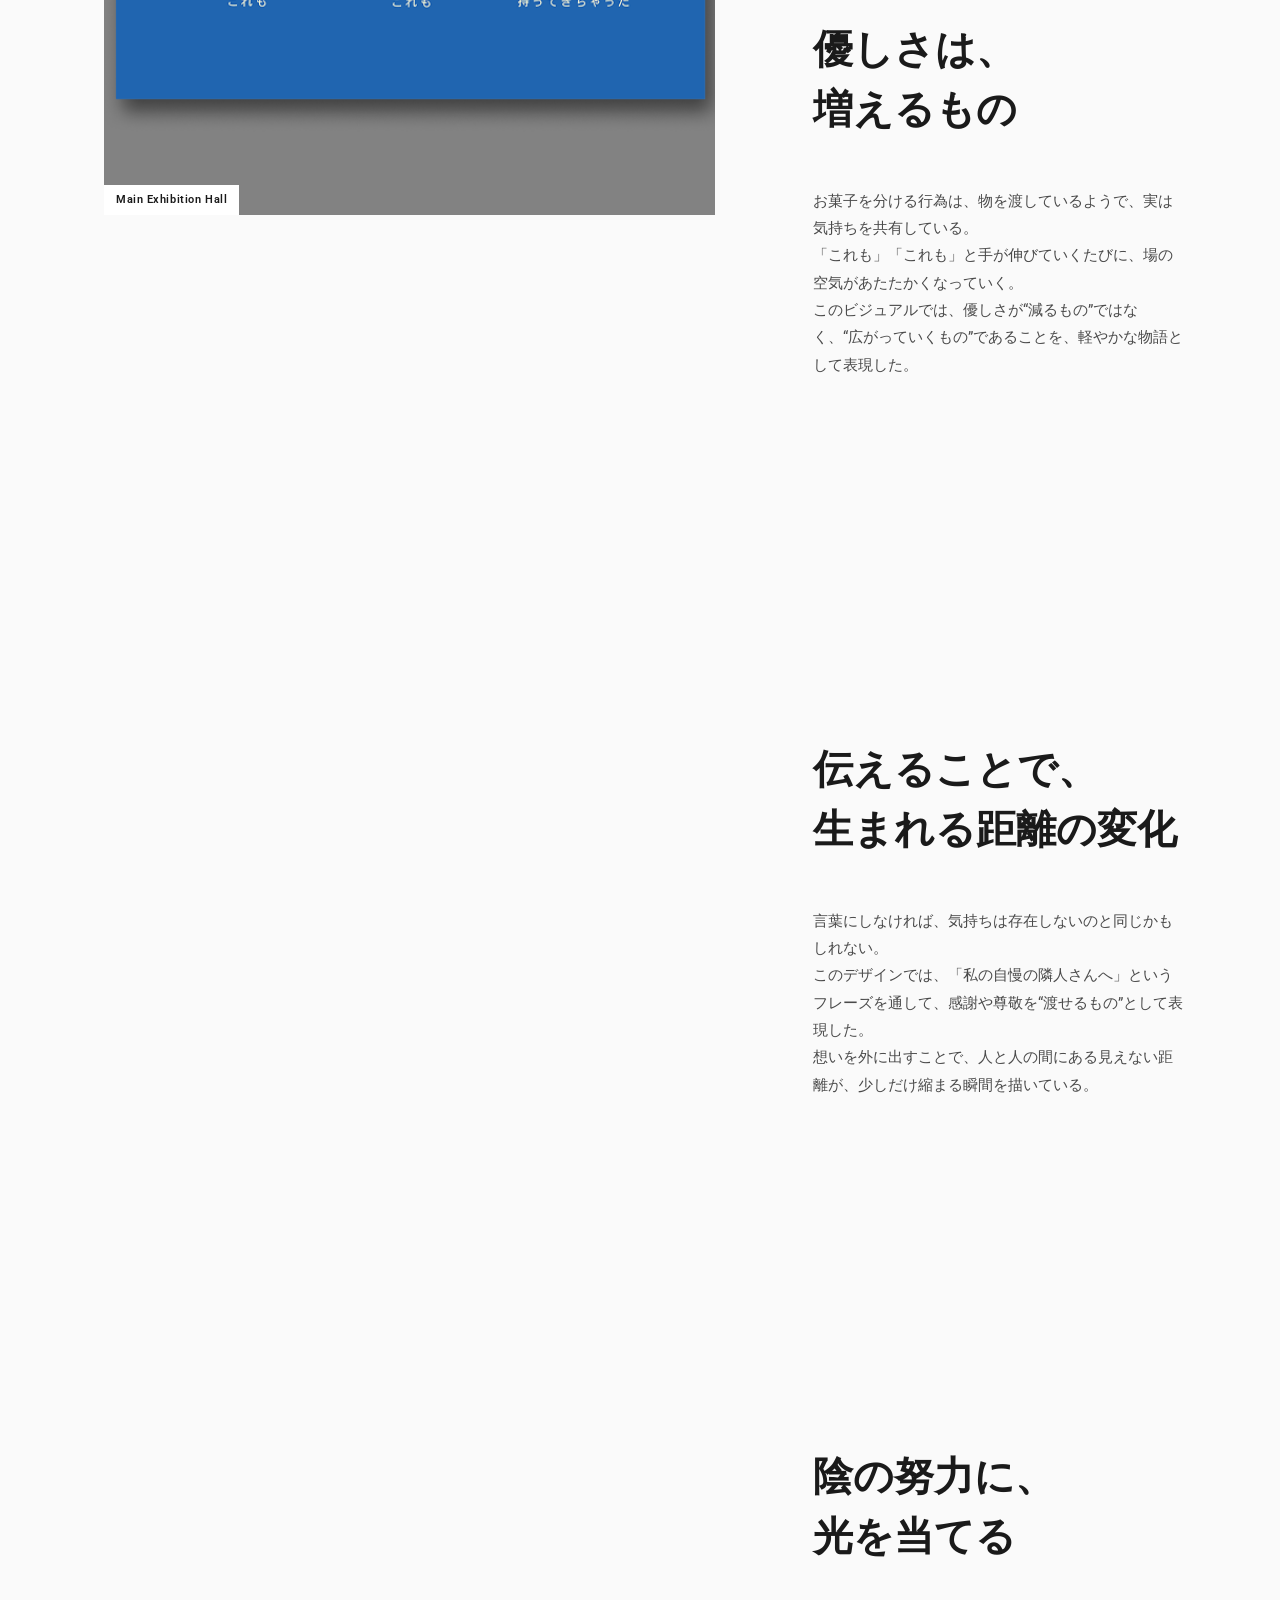
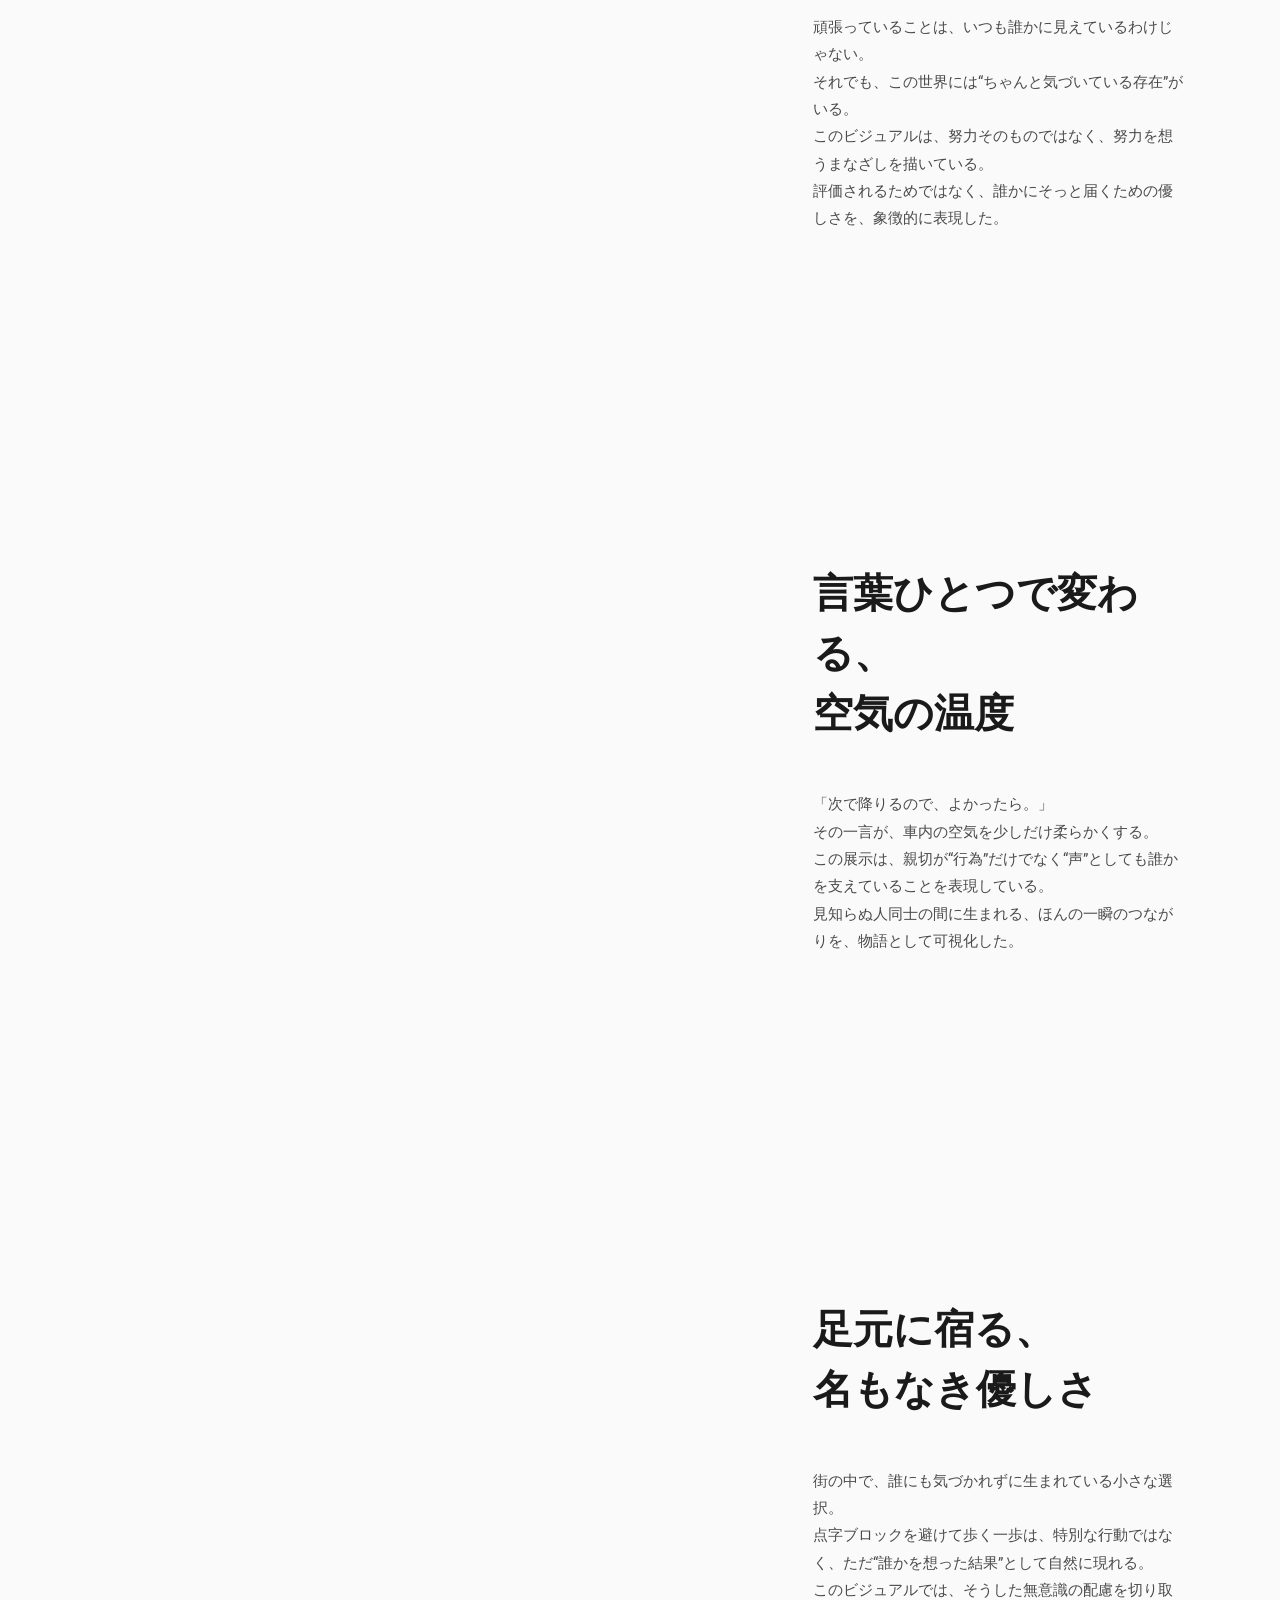
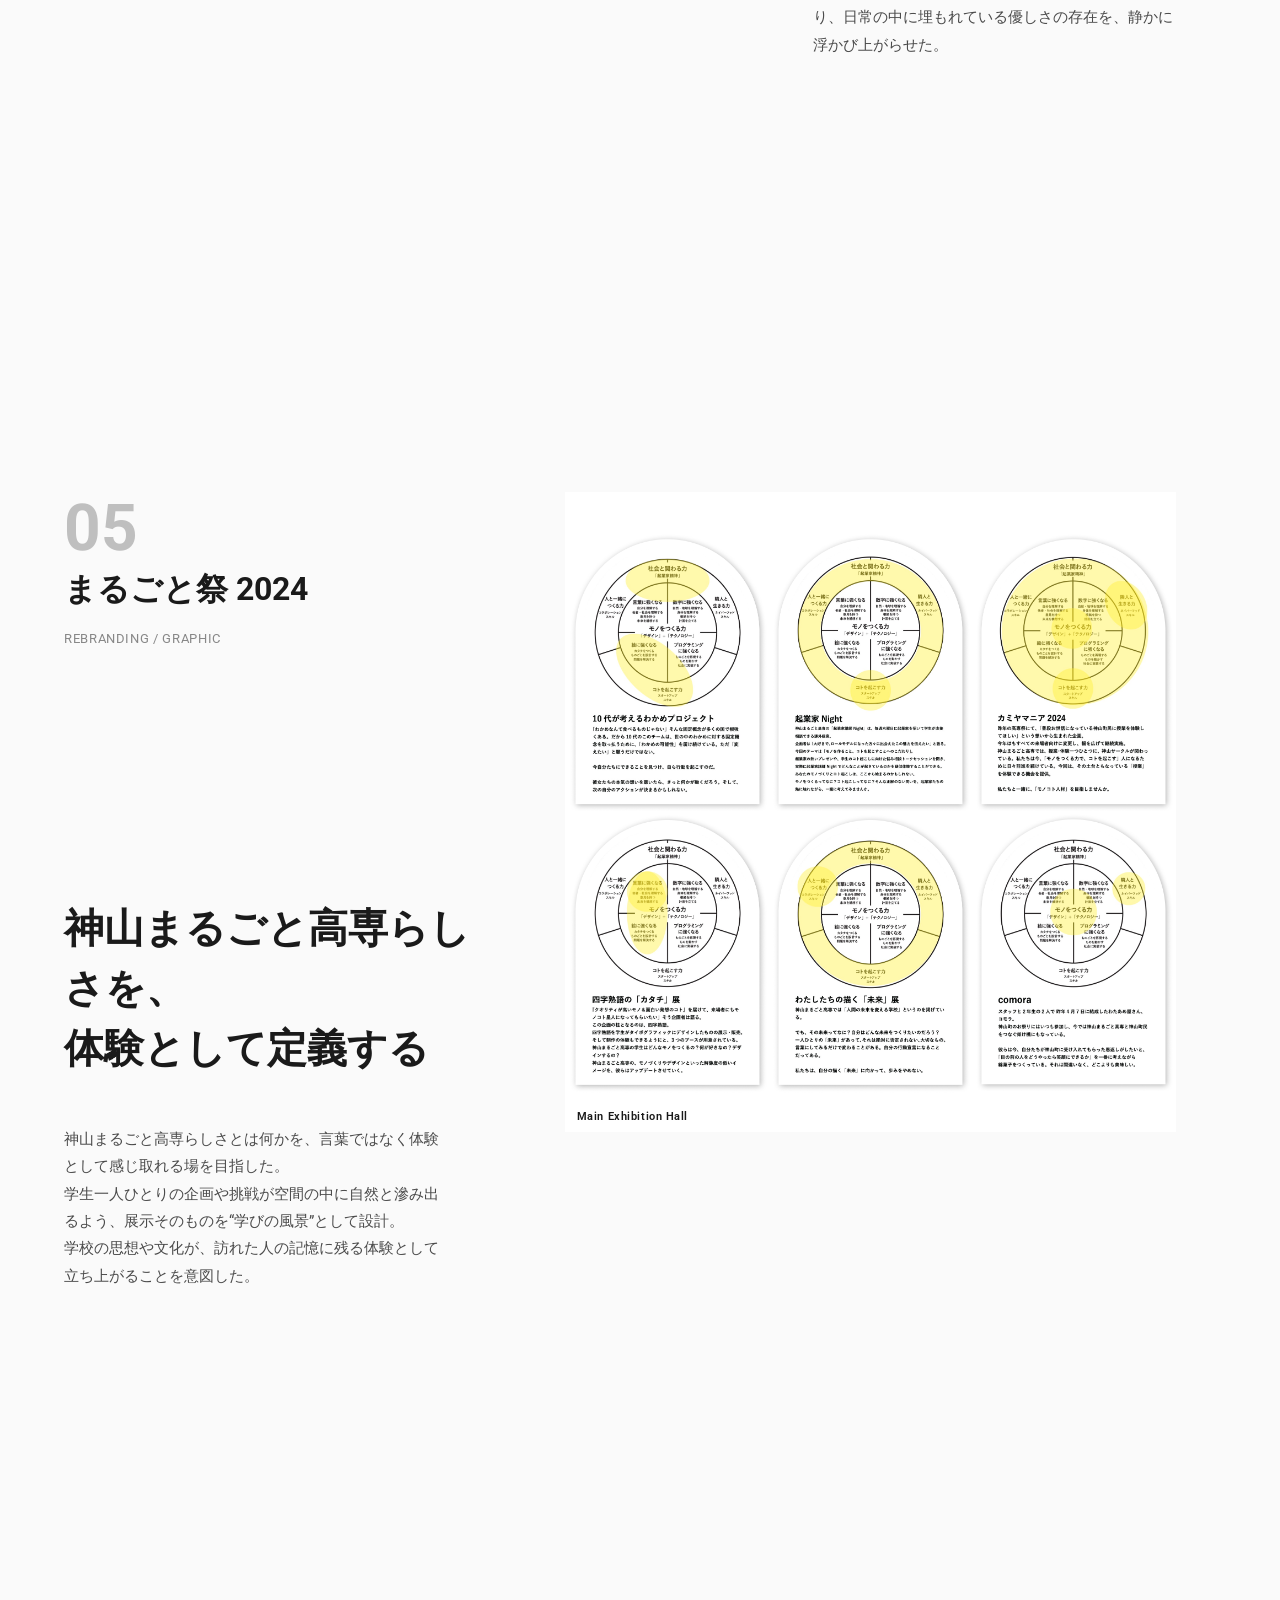
==== commit 358660b0: "更新内容のメモ" ====
--- a/saya-portfolio/index.html
+++ b/saya-portfolio/index.html
@@ -122,10 +122,17 @@
     
     <div class="container" style="padding-top: 100px;">
       <h2 class="section-heading mb-big">WORK</h2>
+      <div class="work-filter">
+        <button type="button" class="filter-btn active" data-filter="all">すべて</button>
+        <button type="button" class="filter-btn" data-filter="design">デザイン</button>
+        <button type="button" class="filter-btn" data-filter="planning">企画</button>
+        <button type="button" class="filter-btn" data-filter="direction">ディレクション</button>
+        <button type="button" class="filter-btn" data-filter="other">その他</button>
+      </div>
       <p style="margin-bottom: 4rem;">Scroll Down</p>
     </div>
 
-    <section class="project-section" id="pj01">
+    <section class="project-section" id="pj01" data-tags="planning">
       <div class="project-container">
         <div class="text-side">
           <div class="sticky-title-wrapper">
@@ -189,7 +196,7 @@
       </div>
     </section>
 
-    <section class="project-section project--flip" id="pj02">
+    <section class="project-section project--flip" id="pj02" data-tags="design">
       <div class="project-container">
         <div class="text-side">
           <div class="sticky-title-wrapper">
@@ -251,7 +258,7 @@
       </div>
     </section>
 
-    <section class="project-section" id="pj03">
+    <section class="project-section" id="pj03" data-tags="planning">
       <div class="project-container">
         <div class="text-side">
           <div class="sticky-title-wrapper">
@@ -337,7 +344,7 @@
       </div>
     </section>
 
-    <section class="project-section project--flip" id="pj04">
+    <section class="project-section project--flip" id="pj04" data-tags="design">
   <div class="project-container">
     <div class="text-side">
       <div class="sticky-title-wrapper">
@@ -447,7 +454,7 @@
   </div>
 </section>
 
-    <section class="project-section" id="pj05">
+    <section class="project-section" id="pj05" data-tags="design">
       <div class="project-container">
         <div class="text-side">
           <div class="sticky-title-wrapper">
@@ -490,7 +497,7 @@
       </div>
     </section>
 
-    <section class="project-section project--flip" id="pj06">
+    <section class="project-section project--flip" id="pj06" data-tags="planning">
       <div class="project-container">
         <div class="text-side">
           <div class="sticky-title-wrapper">
@@ -692,6 +699,33 @@
 
     setupMobileFlow();
 
+    // ▼ 3.6 Work Filter (タグで絞り込み)
+    let currentFilter = 'all';
+    const applyFilter = (filter) => {
+      currentFilter = filter;
+      document.querySelectorAll('.project-section').forEach(section => {
+        const rawTags = section.dataset.tags || '';
+        const tags = rawTags.split(',').map(tag => tag.trim().toLowerCase()).filter(Boolean);
+        const shouldShow = filter === 'all' || tags.includes(filter);
+        section.style.display = shouldShow ? '' : 'none';
+      });
+      document.querySelectorAll('.filter-btn').forEach(btn => {
+        btn.classList.toggle('active', btn.dataset.filter === filter);
+      });
+    };
+
+    const setupWorkFilter = () => {
+      const buttons = document.querySelectorAll('.filter-btn');
+      if (!buttons.length) return;
+      buttons.forEach(btn => {
+        btn.addEventListener('click', () => {
+          applyFilter(btn.dataset.filter || 'all');
+        });
+      });
+    };
+
+    setupWorkFilter();
+
     // ▼ 4. Fade Out Text (文字が薄くなる演出)
     window.addEventListener('scroll', () => {
       if (window.matchMedia('(max-width: 900px)').matches) {
@@ -823,6 +857,8 @@
         const shouldFlip = index % 2 === 1;
         section.className = shouldFlip ? 'project-section project--flip' : 'project-section';
         section.id = `custom-${item.id}`;
+        const tagKey = (item.tagKey || item.tag || 'other').toLowerCase();
+        section.dataset.tags = tagKey;
 
         const container = document.createElement('div');
         container.className = 'project-container';
@@ -840,7 +876,7 @@
         title.textContent = item.projectName || item.title;
         const category = document.createElement('p');
         category.className = 'pj-category';
-        category.textContent = item.tag || 'Personal';
+        category.textContent = item.tagLabel || item.tag || 'Personal';
         stickyTitleWrapper.appendChild(number);
         stickyTitleWrapper.appendChild(title);
         stickyTitleWrapper.appendChild(category);
@@ -891,6 +927,7 @@
       migrateLegacyExtras();
       renderProjectExtras();
       renderCustomProjects();
+      applyFilter(currentFilter);
     };
 
     refreshAll();
--- a/saya-portfolio/styles.css
+++ b/saya-portfolio/styles.css
@@ -190,6 +190,29 @@
   width: 100%;
 }
 
+.work-filter {
+  display: flex;
+  flex-wrap: wrap;
+  gap: 0.75rem;
+  margin: 1.5rem 0 2.5rem;
+}
+
+.filter-btn {
+  border: 1px solid #ddd;
+  background: #fff;
+  padding: 0.4rem 0.9rem;
+  border-radius: 999px;
+  font-size: 0.85rem;
+  cursor: pointer;
+  transition: background 0.2s ease, color 0.2s ease, border-color 0.2s ease;
+}
+
+.filter-btn.active {
+  background: #000;
+  color: #fff;
+  border-color: #000;
+}
+
 .project-container {
   display: flex;
   width: 90%;
@@ -498,6 +521,15 @@
   .nav-menu a {
     margin-left: 0;
     font-size: 0.8rem;
+  }
+
+  .work-filter {
+    gap: 0.5rem;
+    margin: 1rem 0 2rem;
+  }
+  .filter-btn {
+    font-size: 0.75rem;
+    padding: 0.35rem 0.7rem;
   }
   
   /* Work Section Stacking */
@@ -563,4 +595,3 @@
   
   .contact-form { padding: 1.5rem; }
 }
-
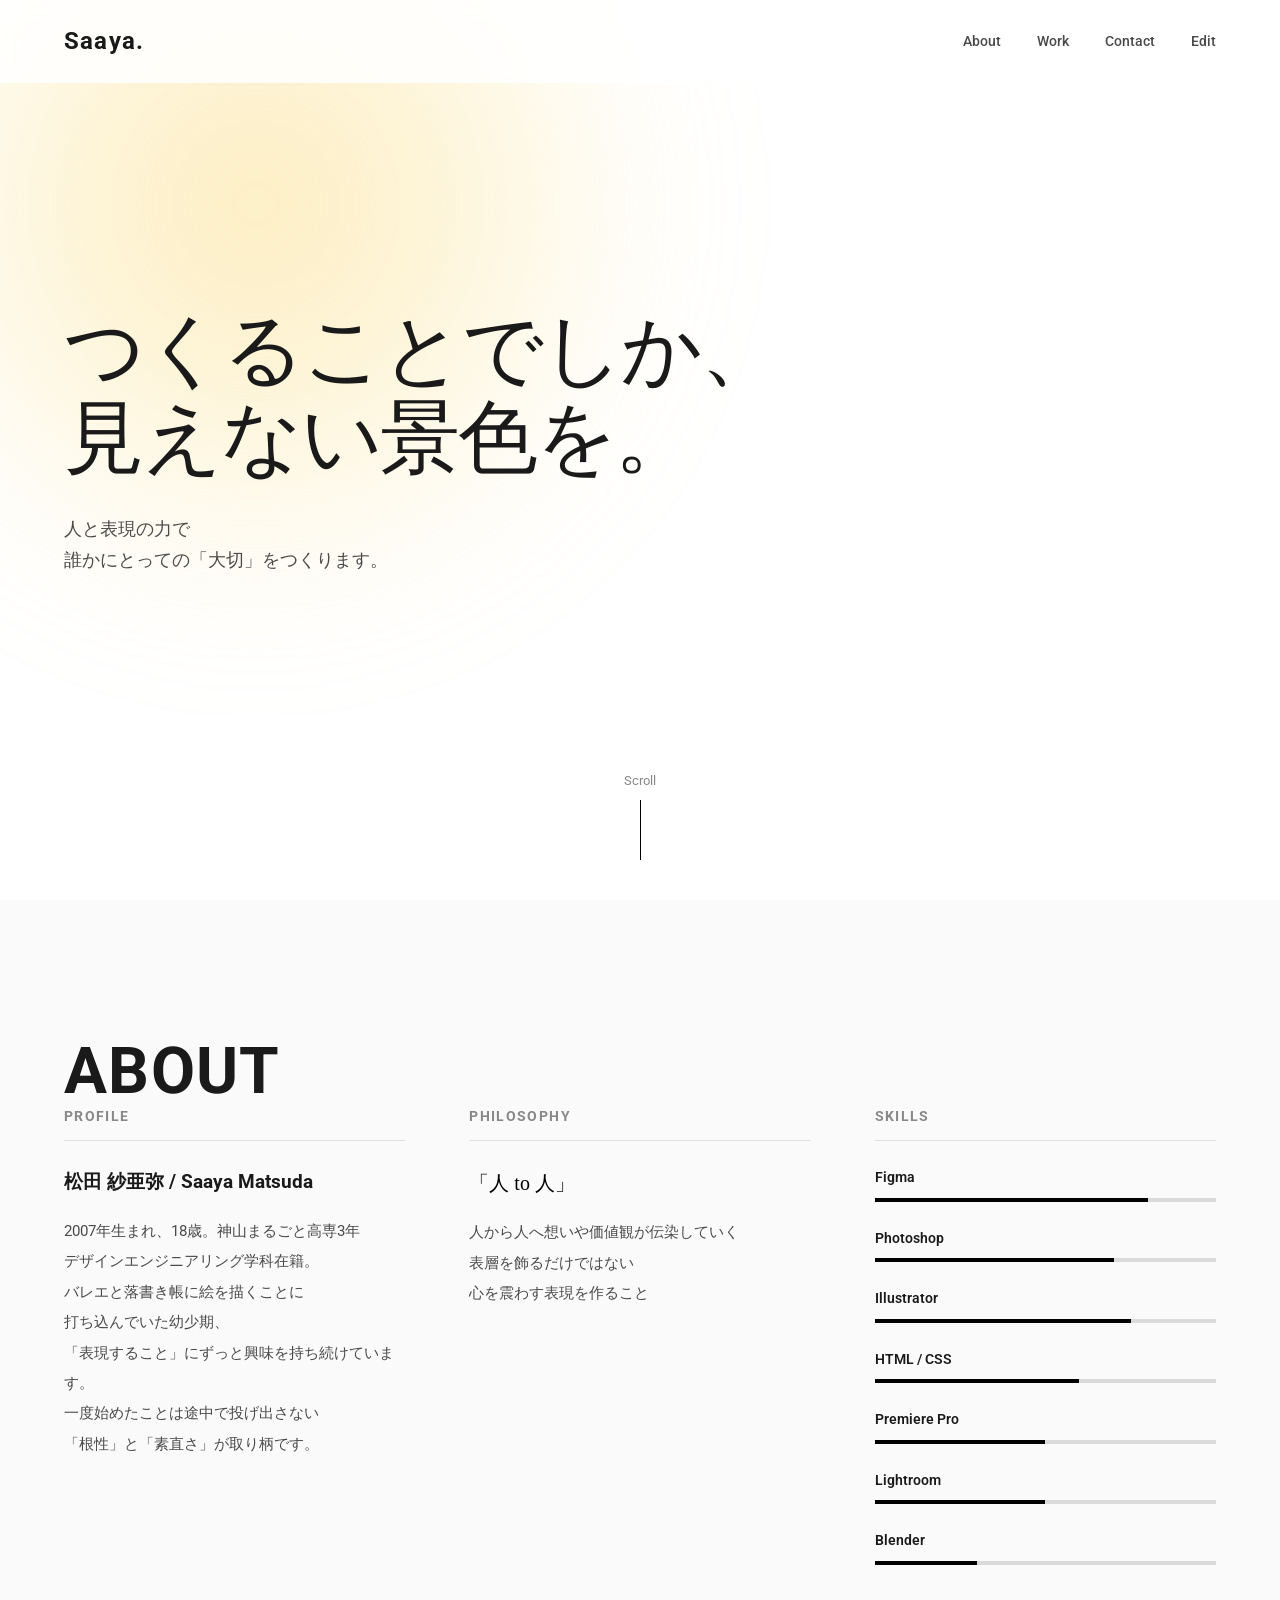
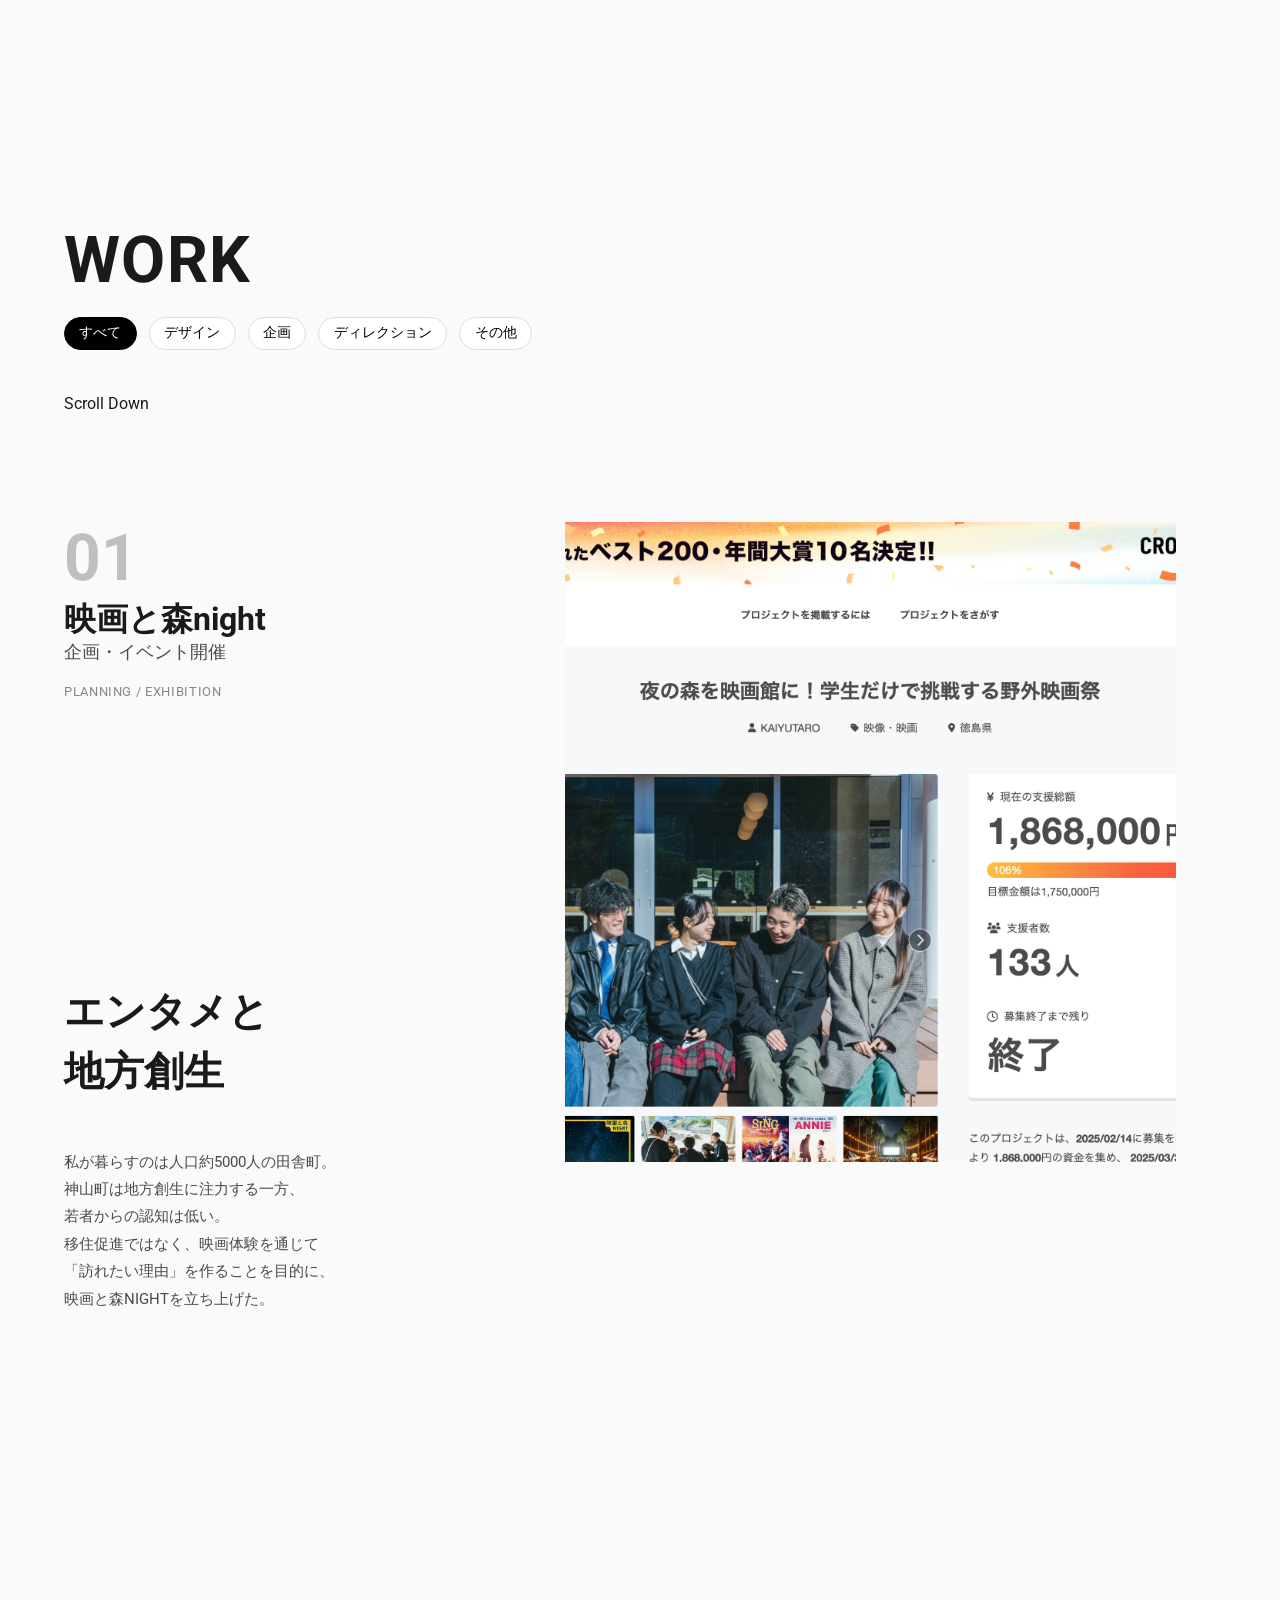
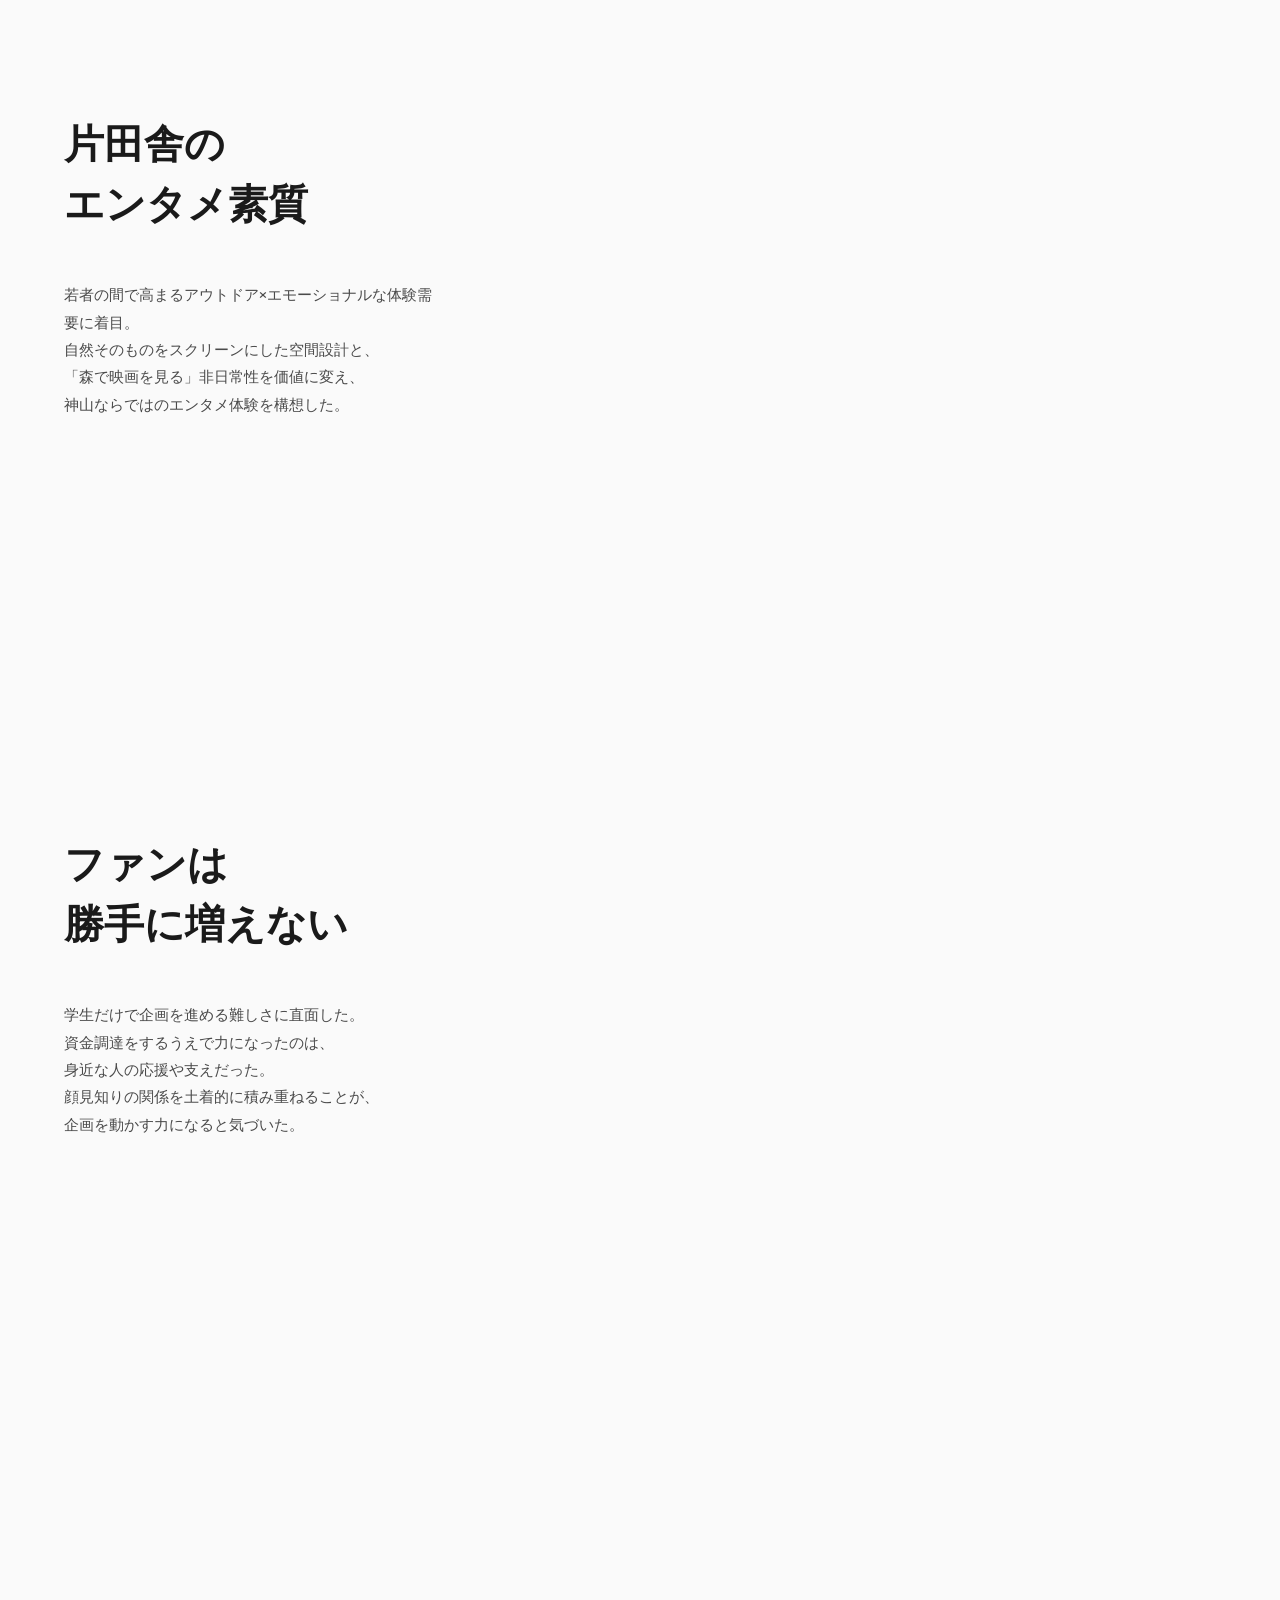
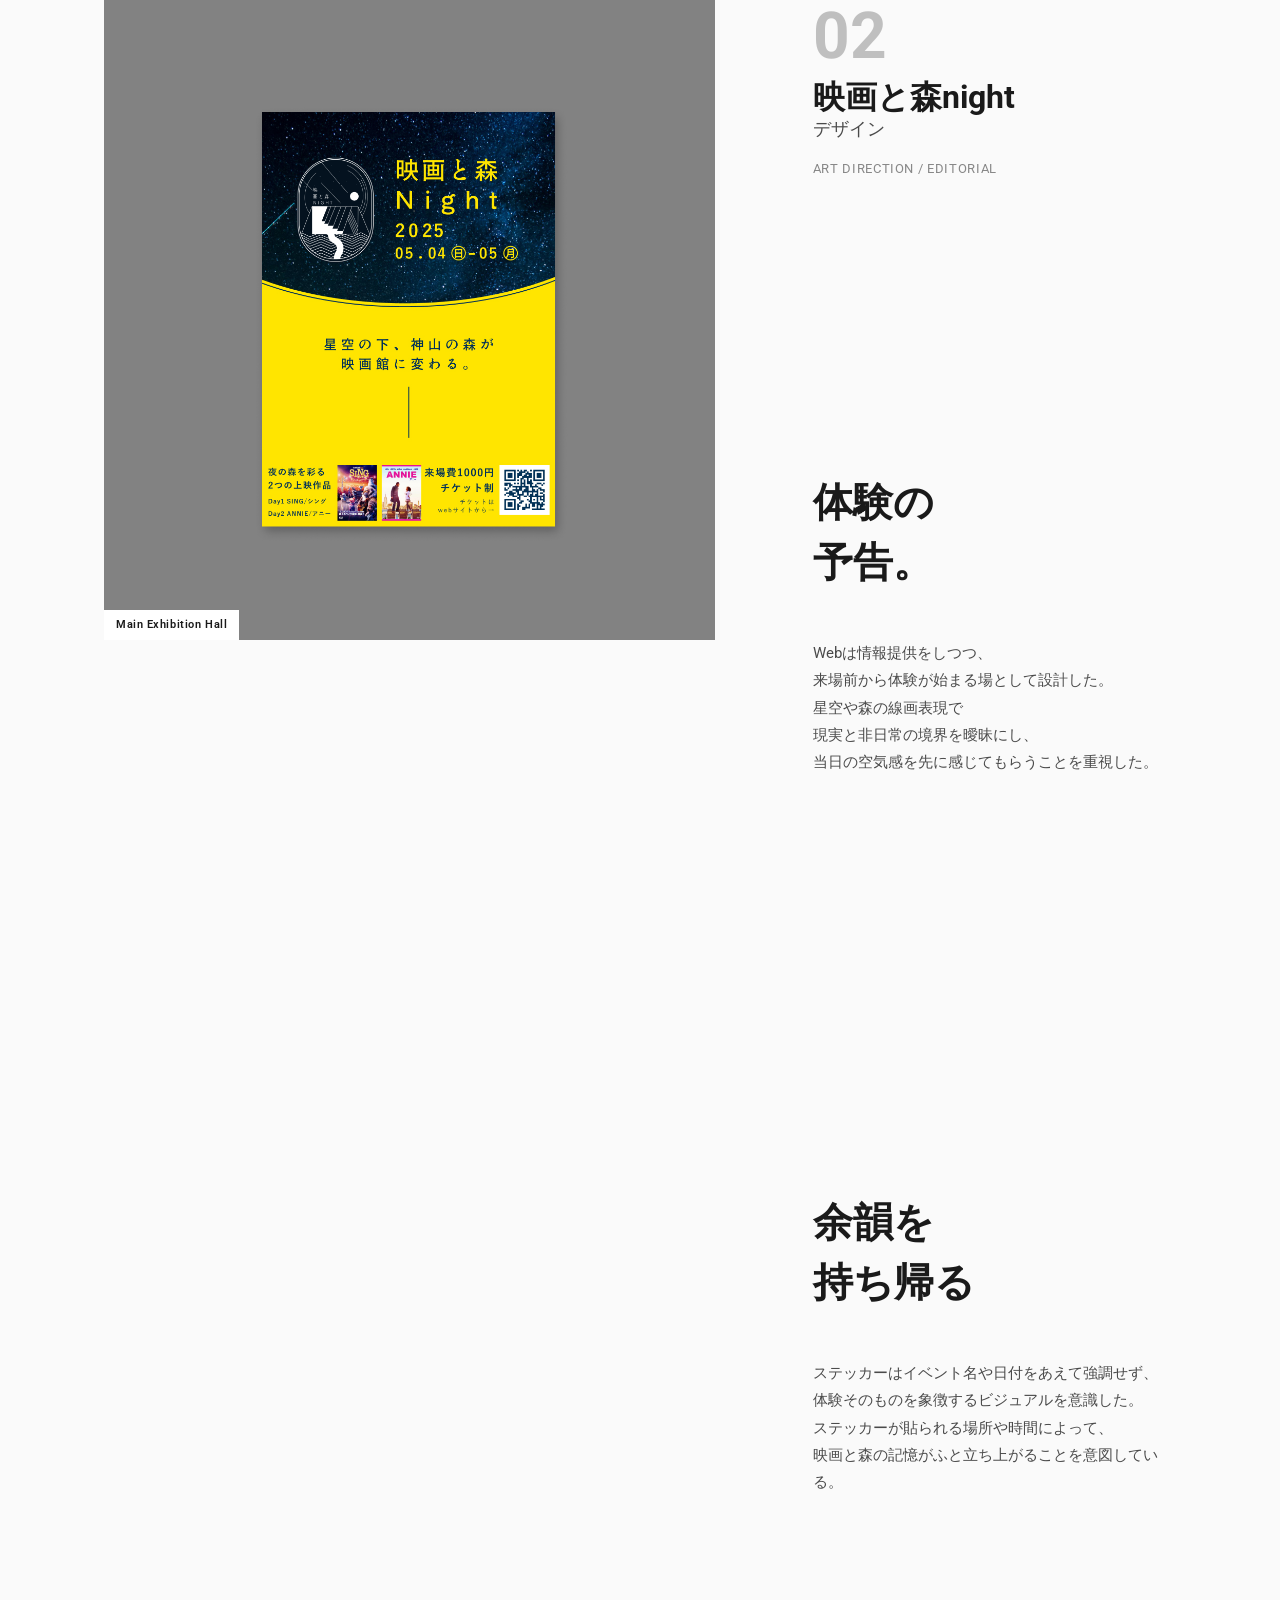
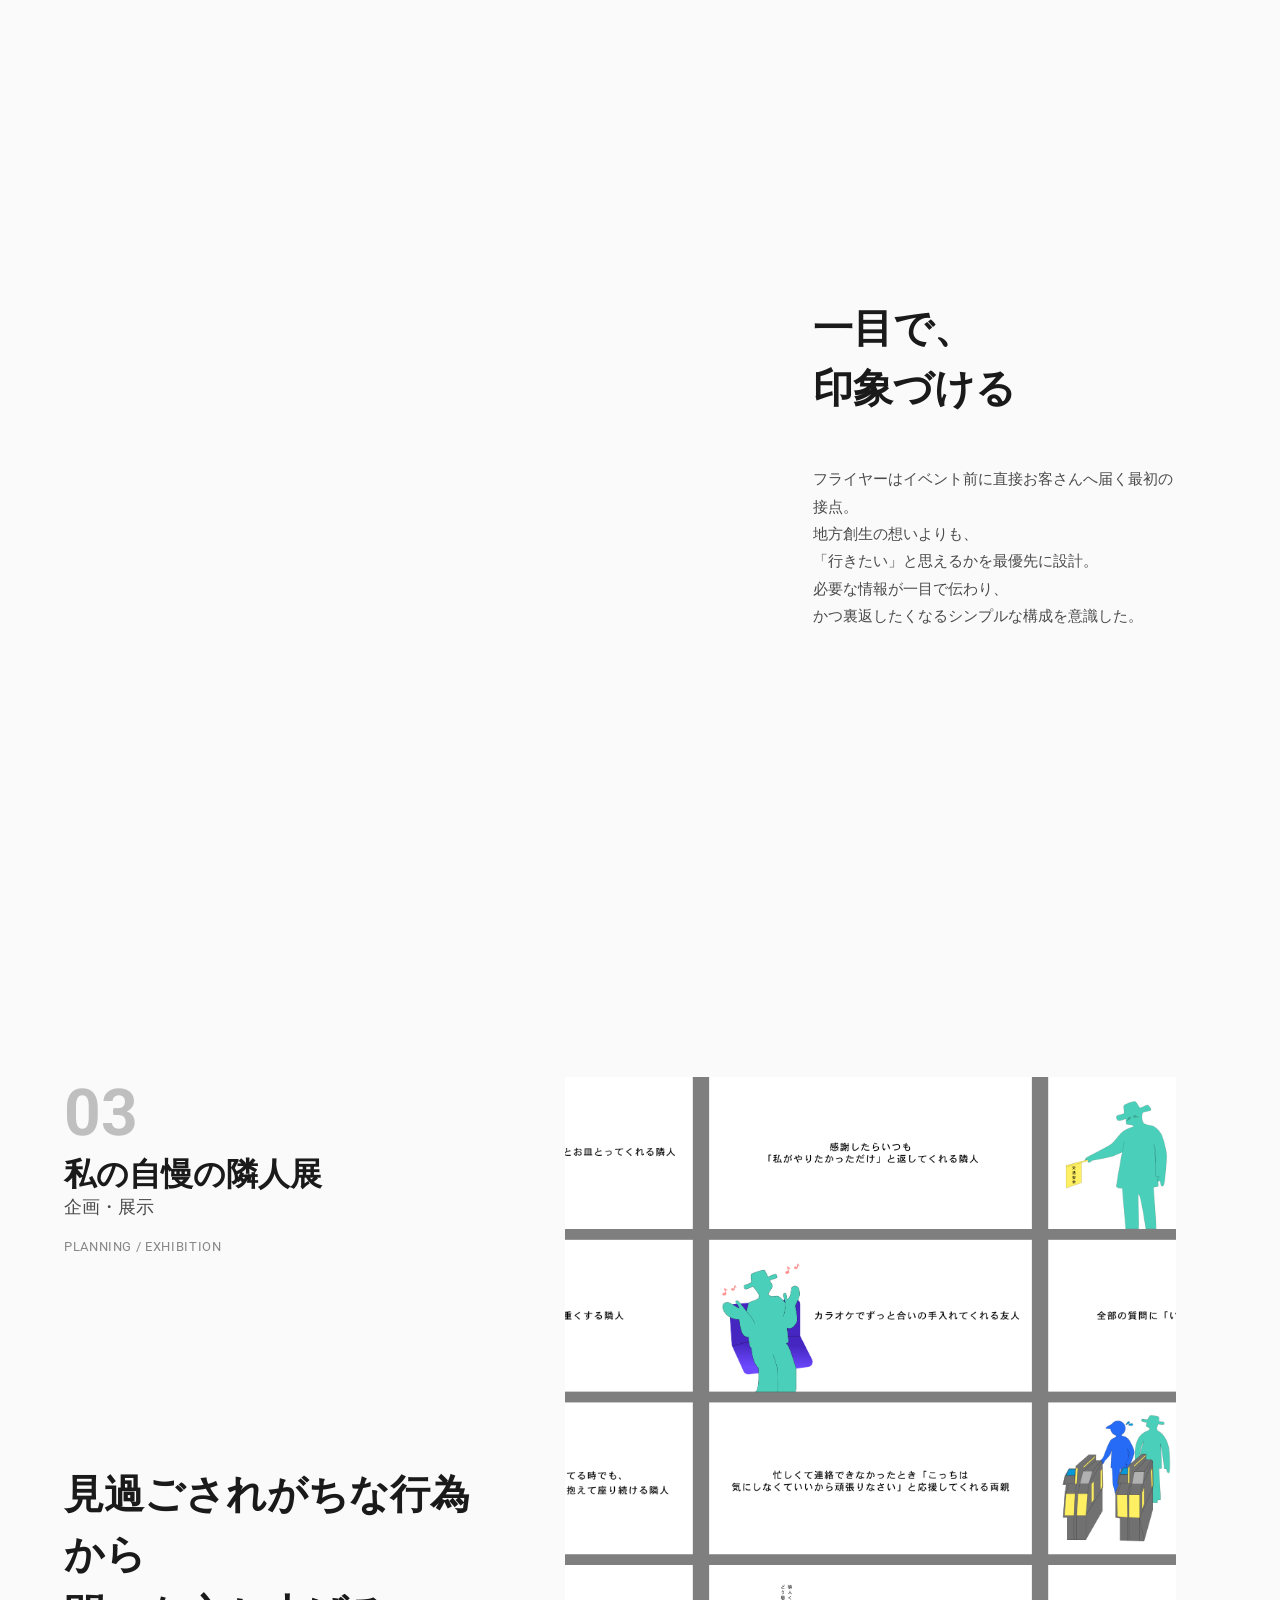
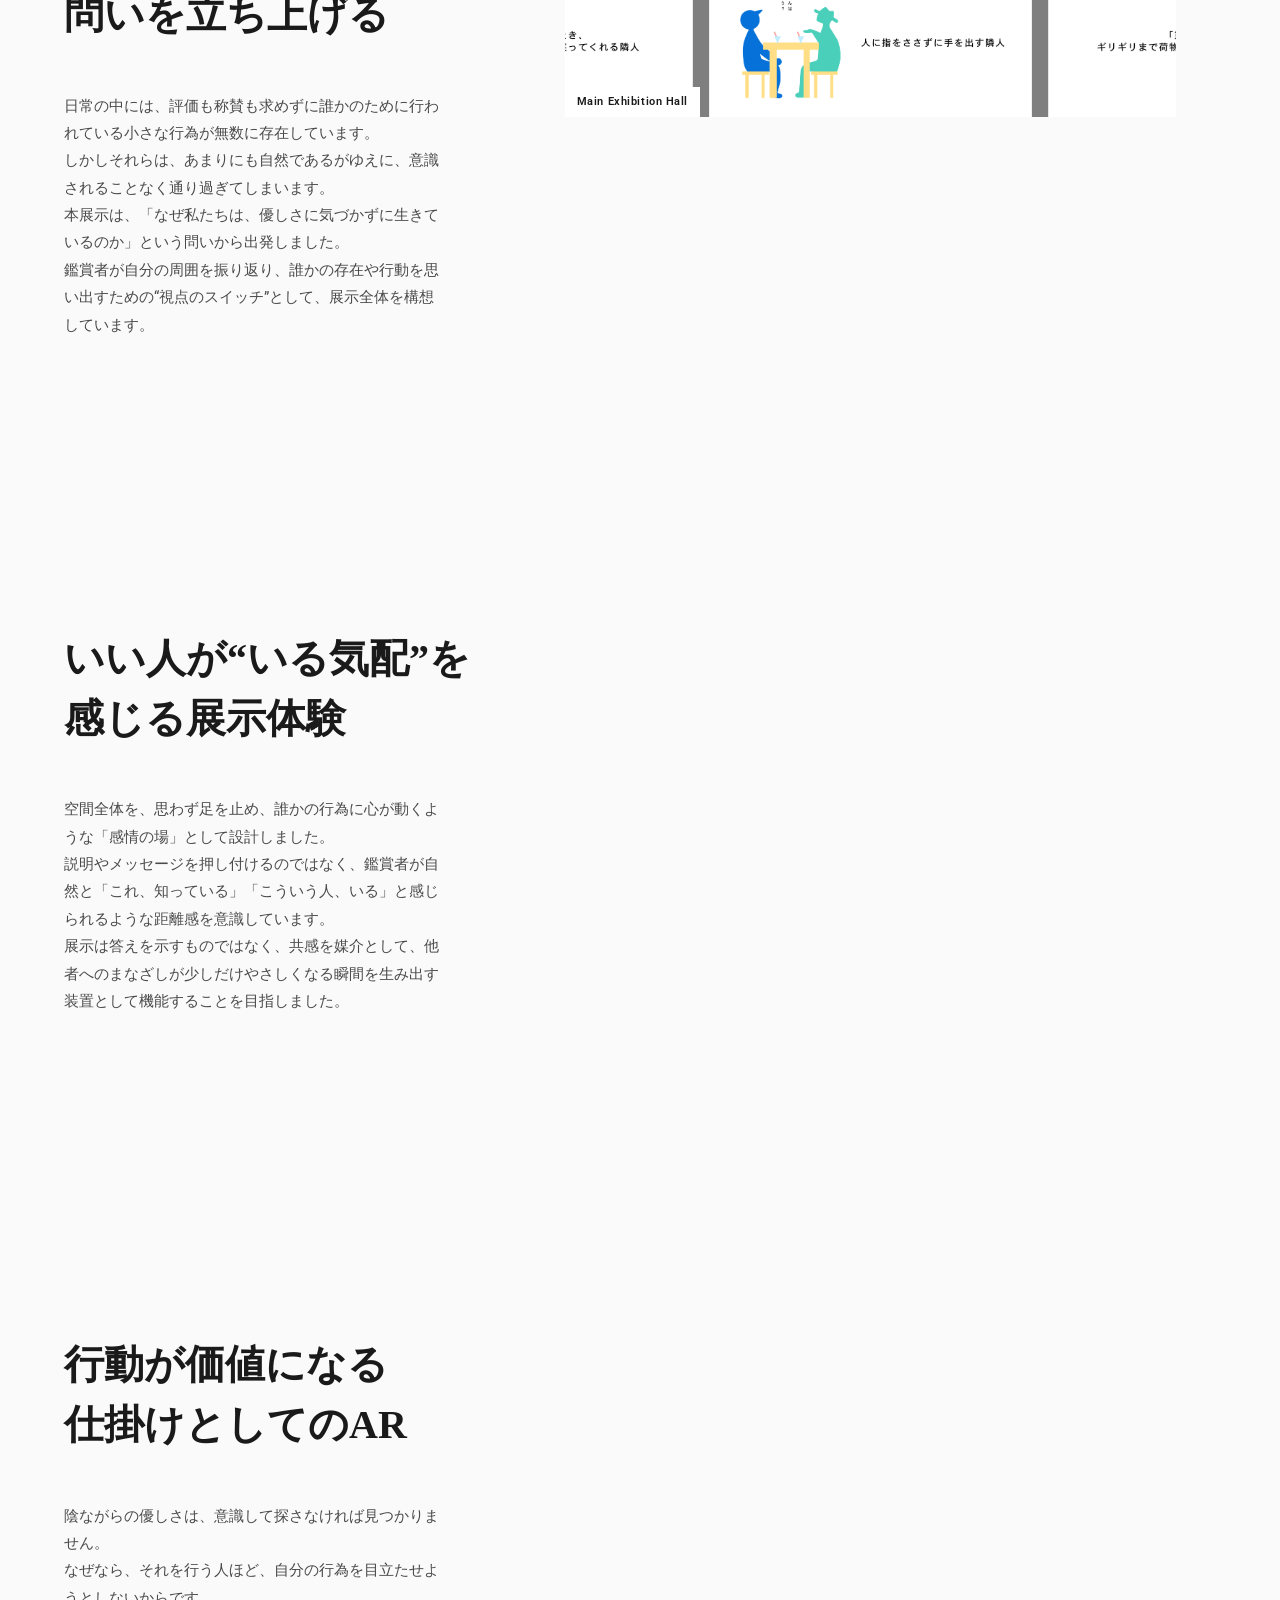
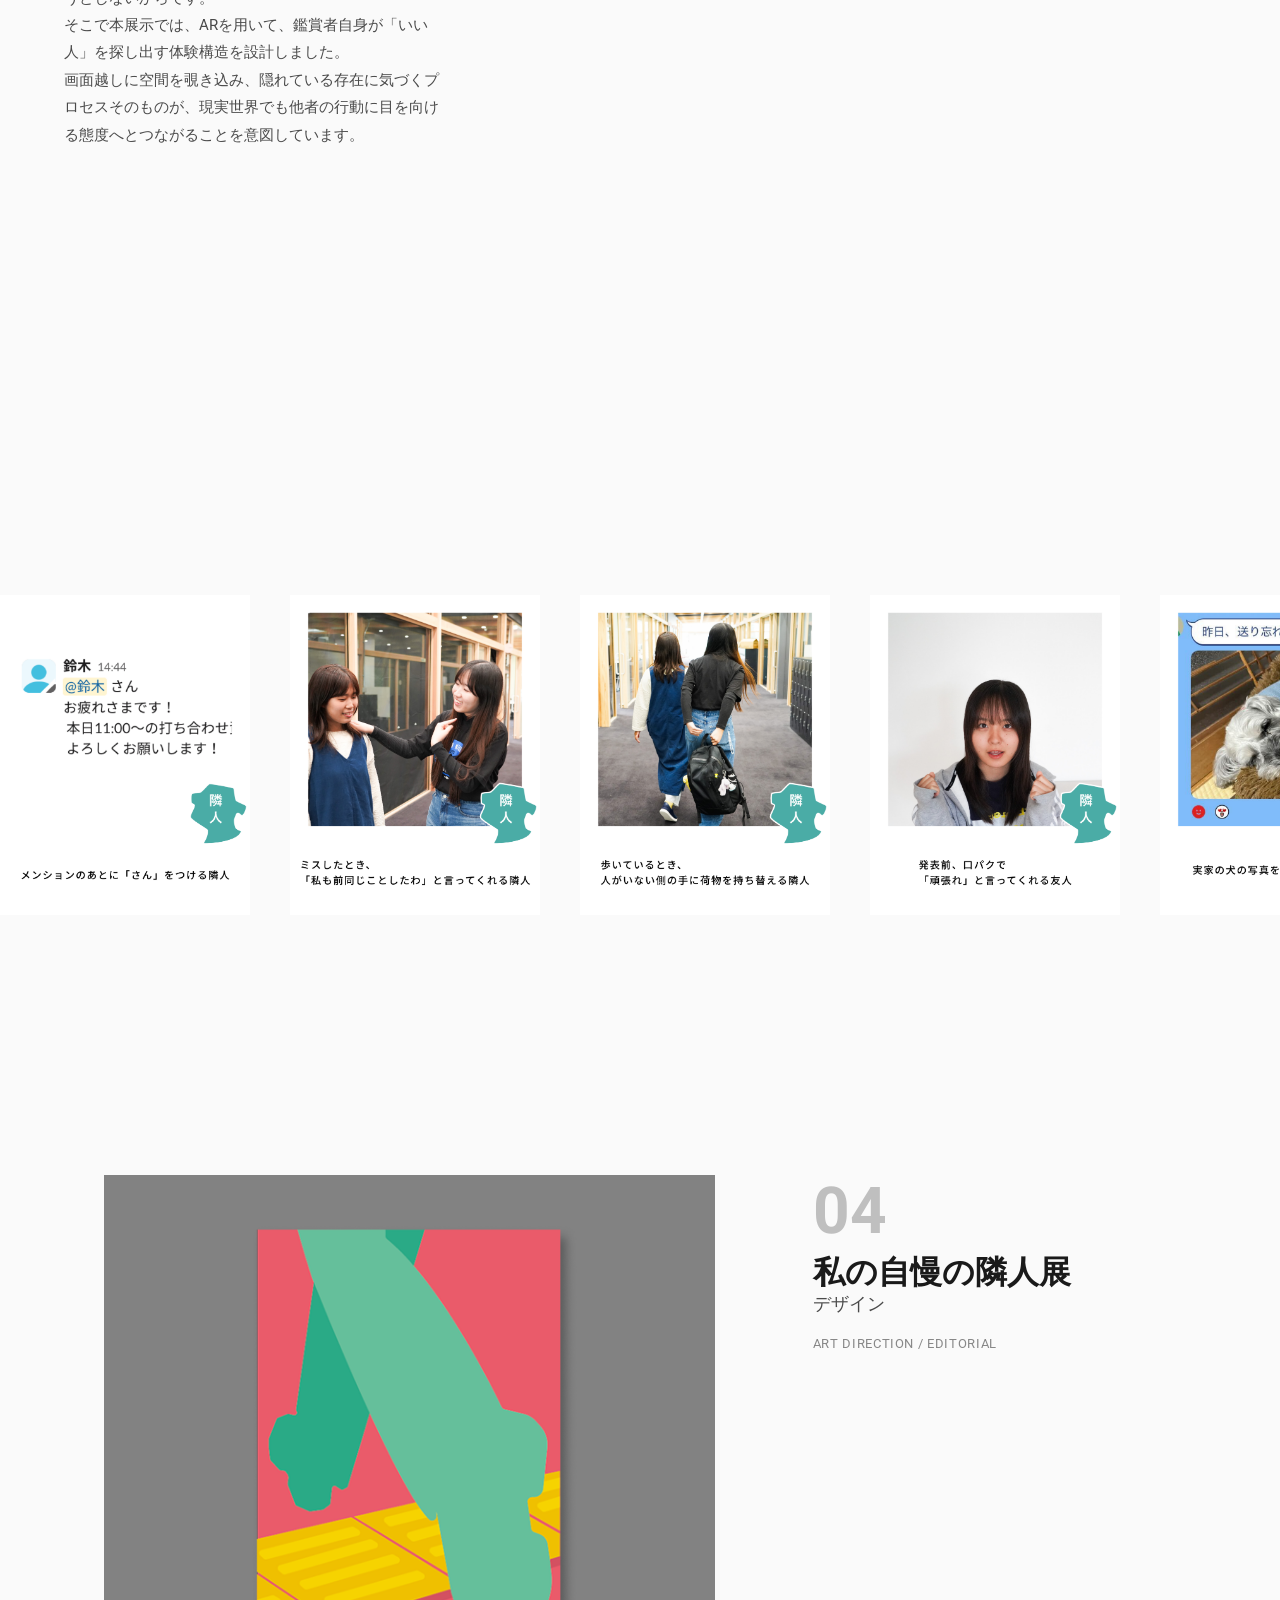
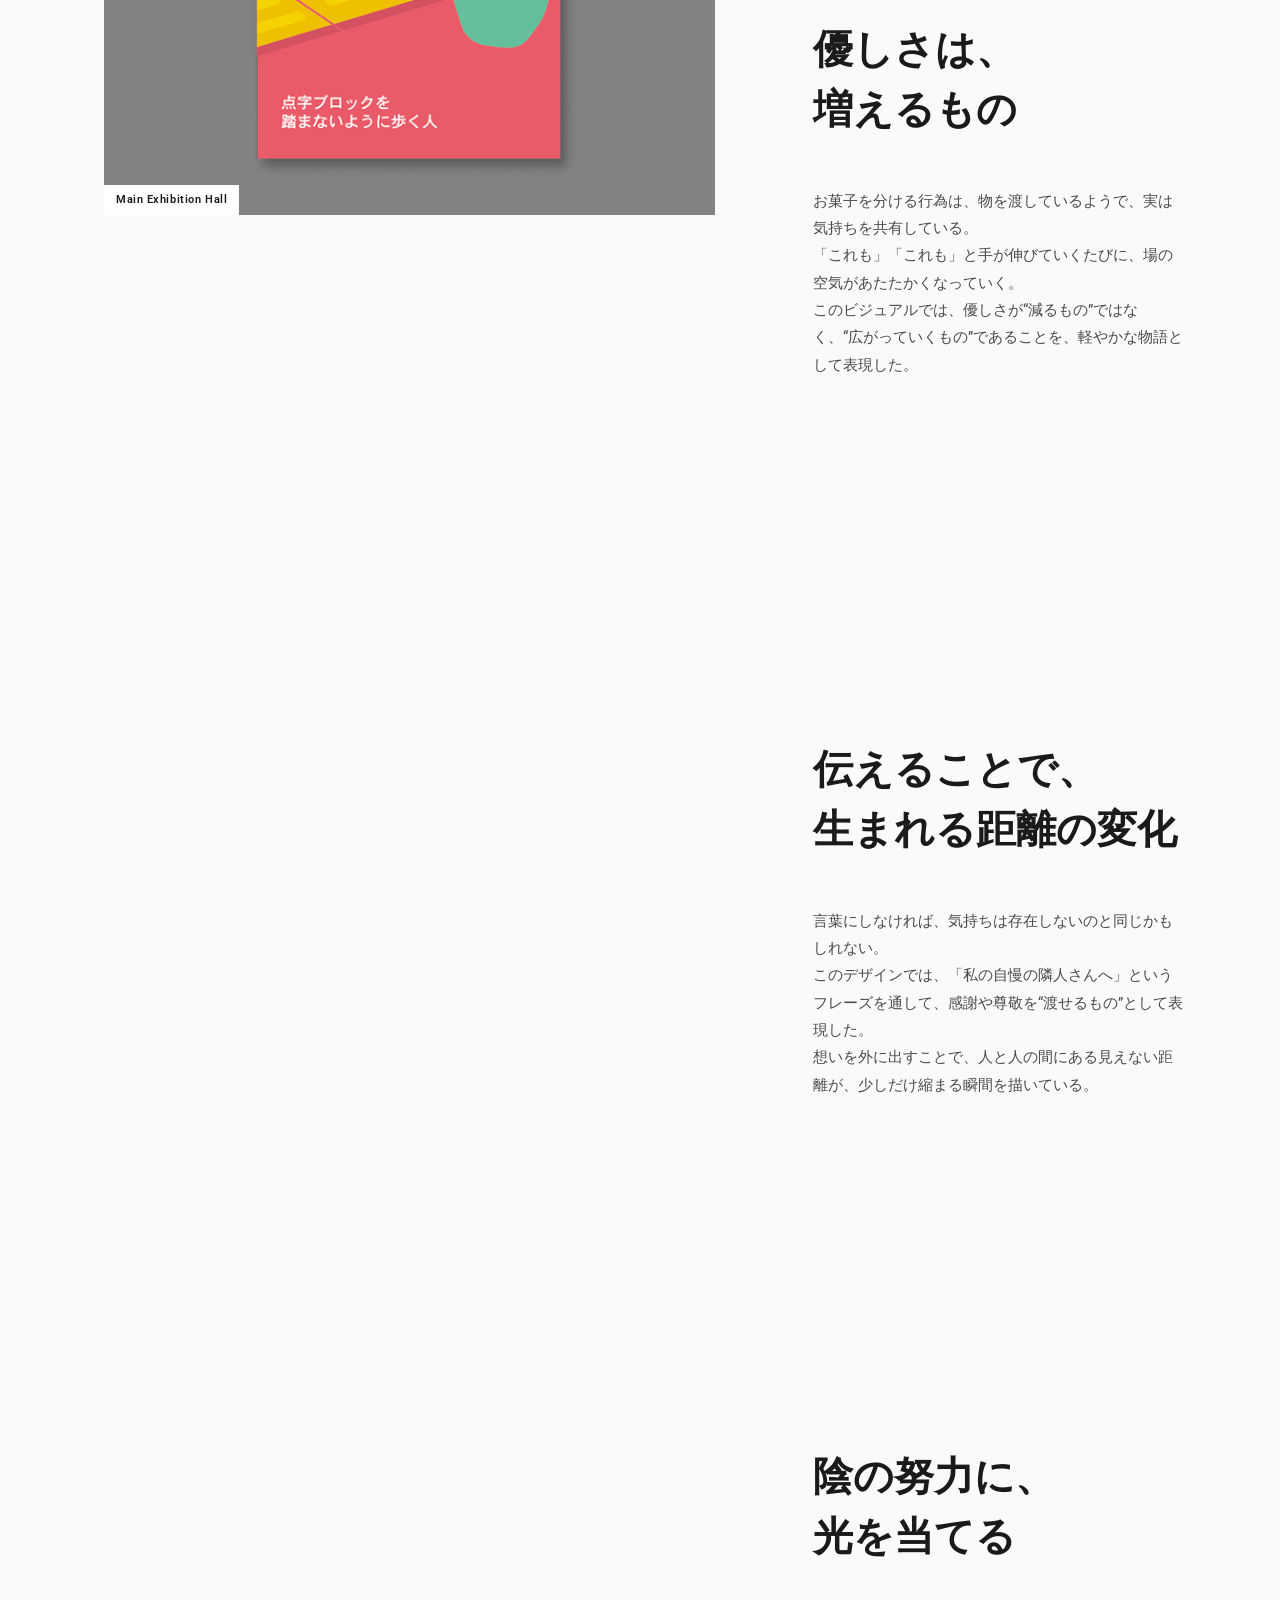
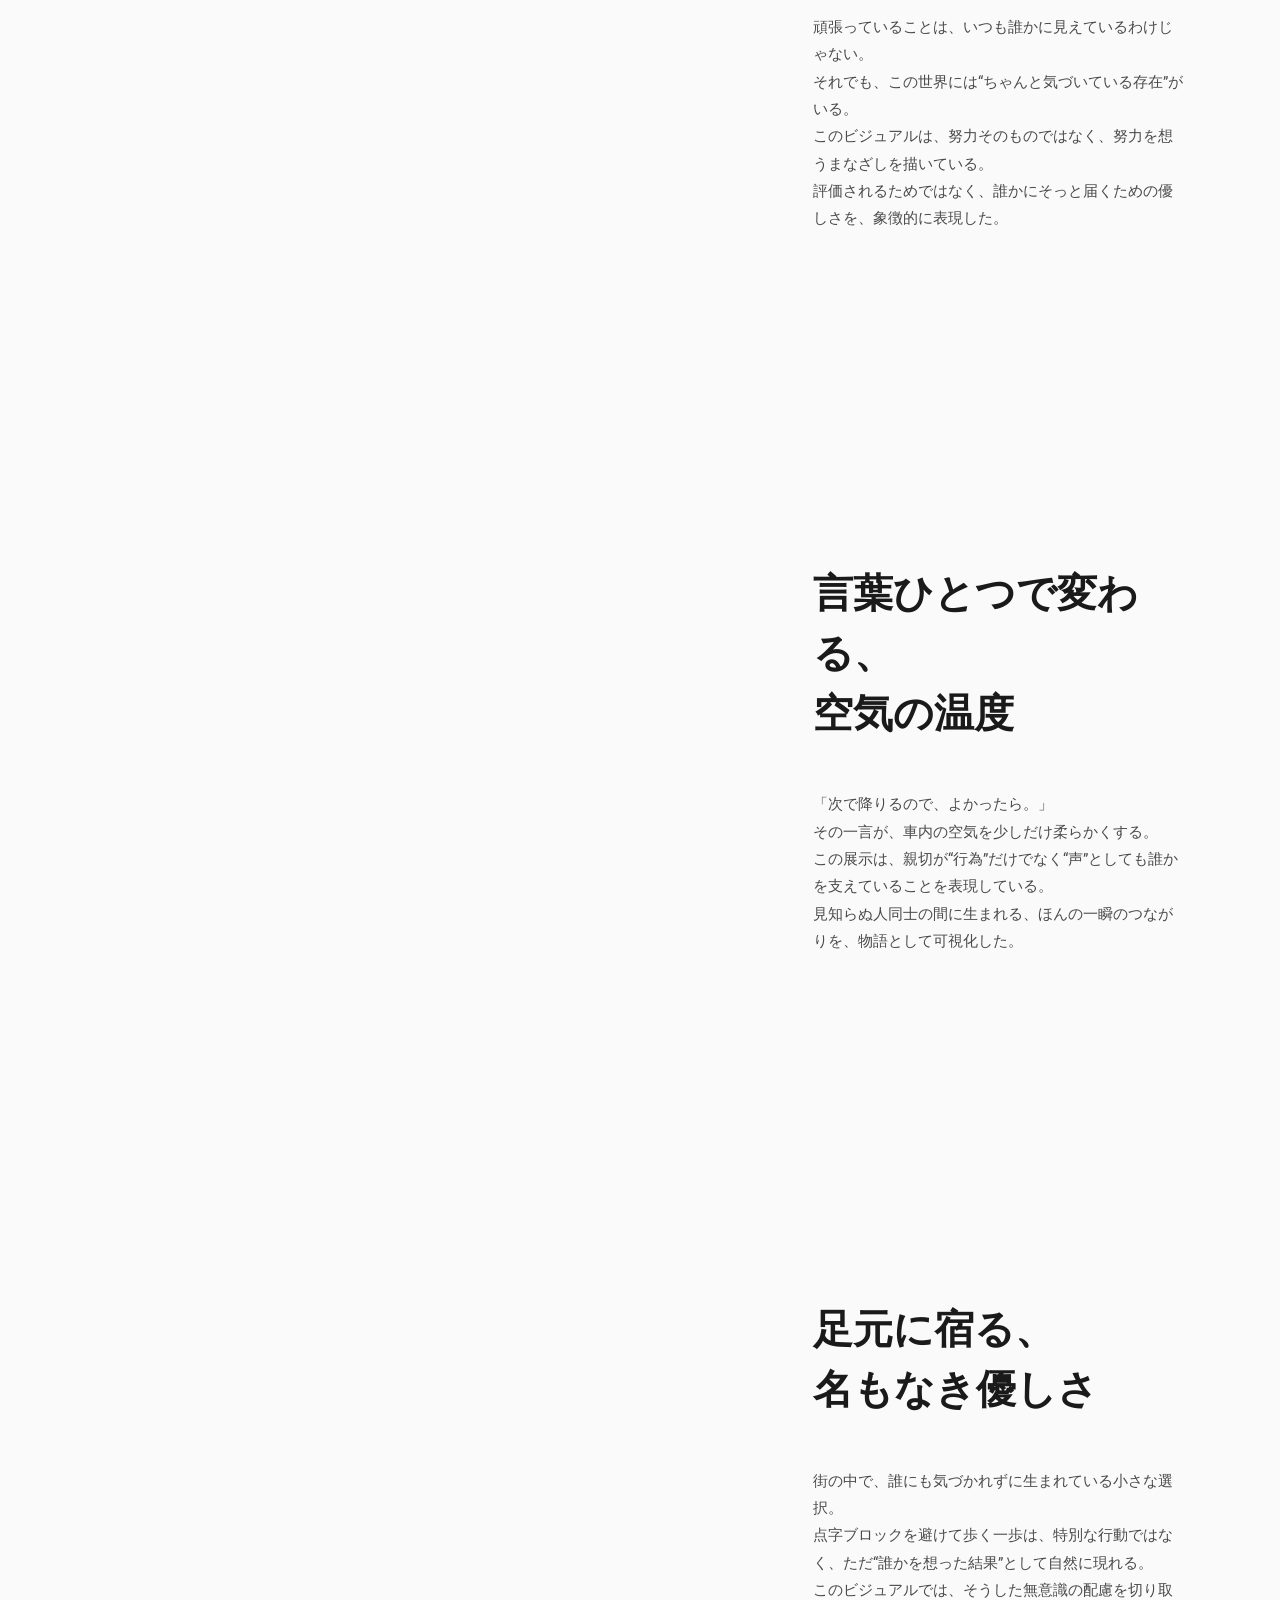
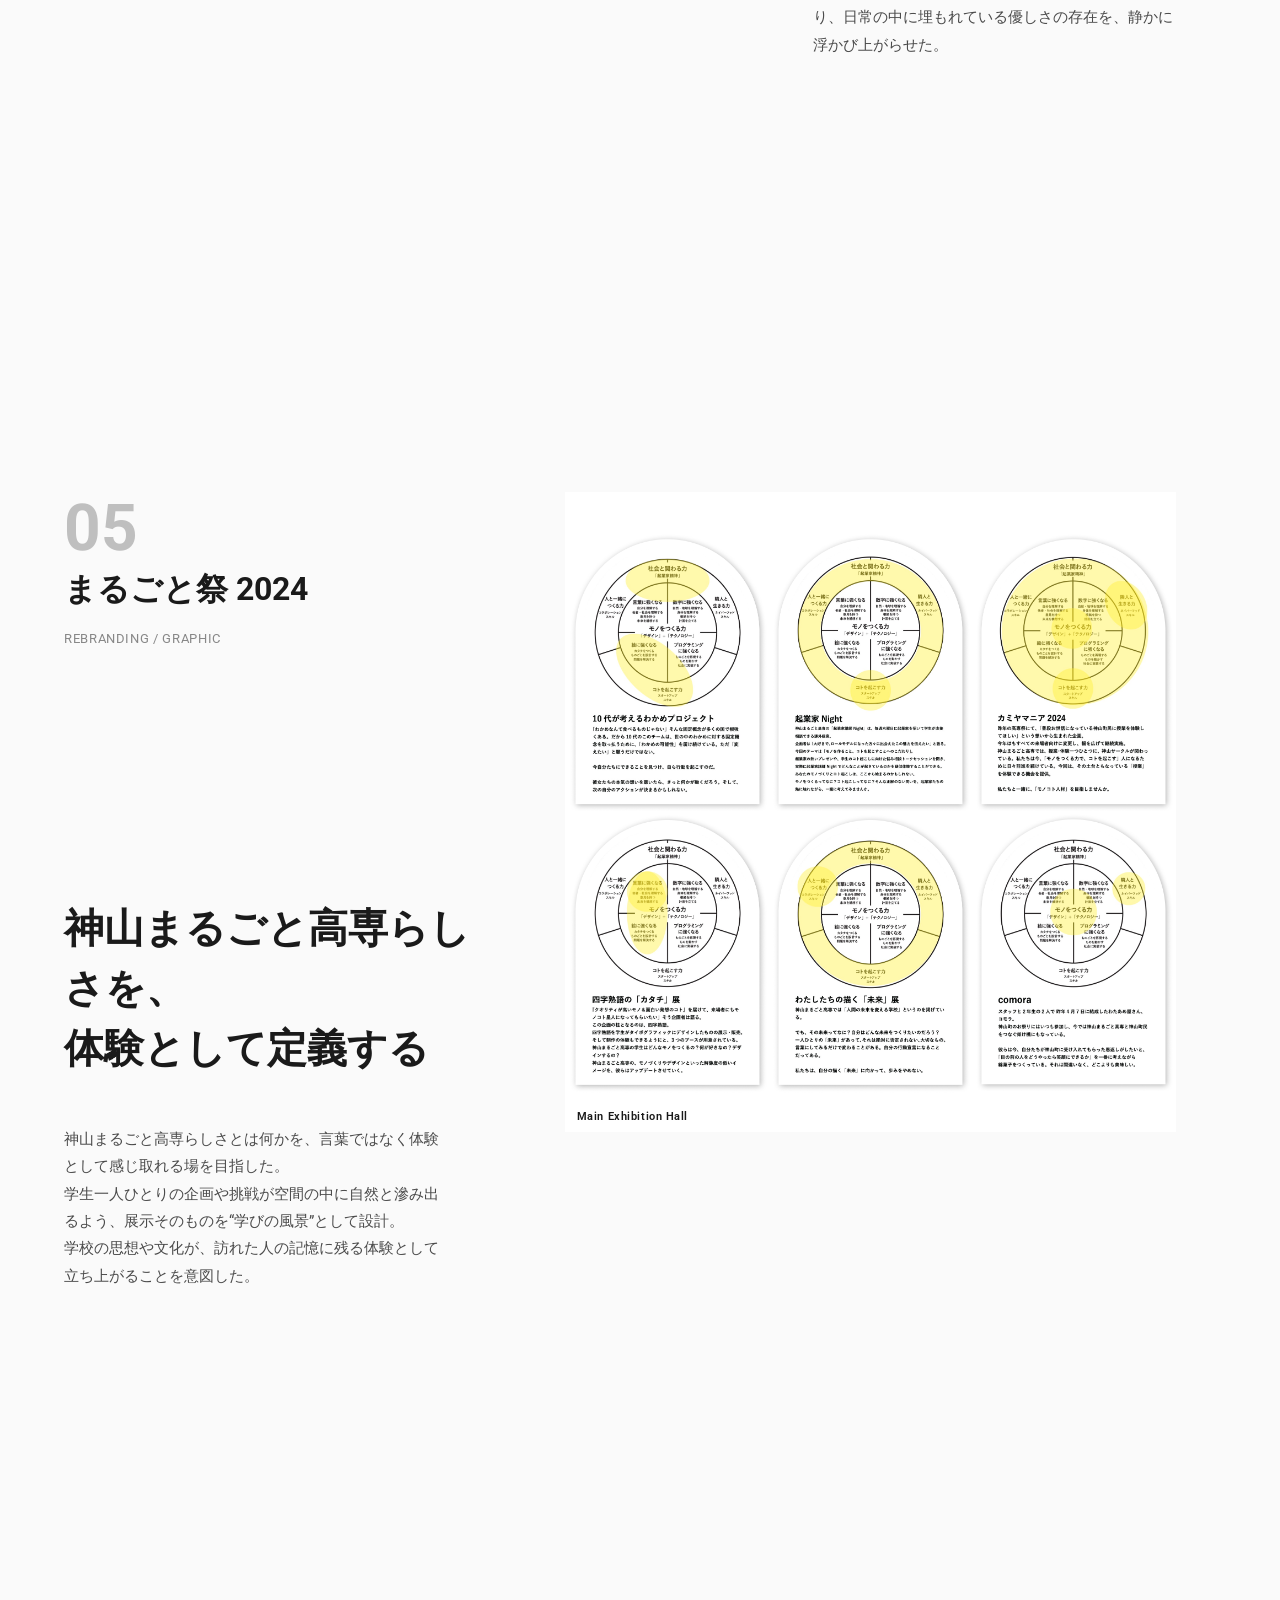
==== commit ce424eab: "更新内容のメモ" ====
--- a/saya-portfolio/index.html
+++ b/saya-portfolio/index.html
@@ -553,6 +553,8 @@
       </div>
     </section>
 
+    <div id="custom-projects-slot"></div>
+
   </main>
 
   <section id="contact" class="section contact-section" data-orb="orb-contact">
